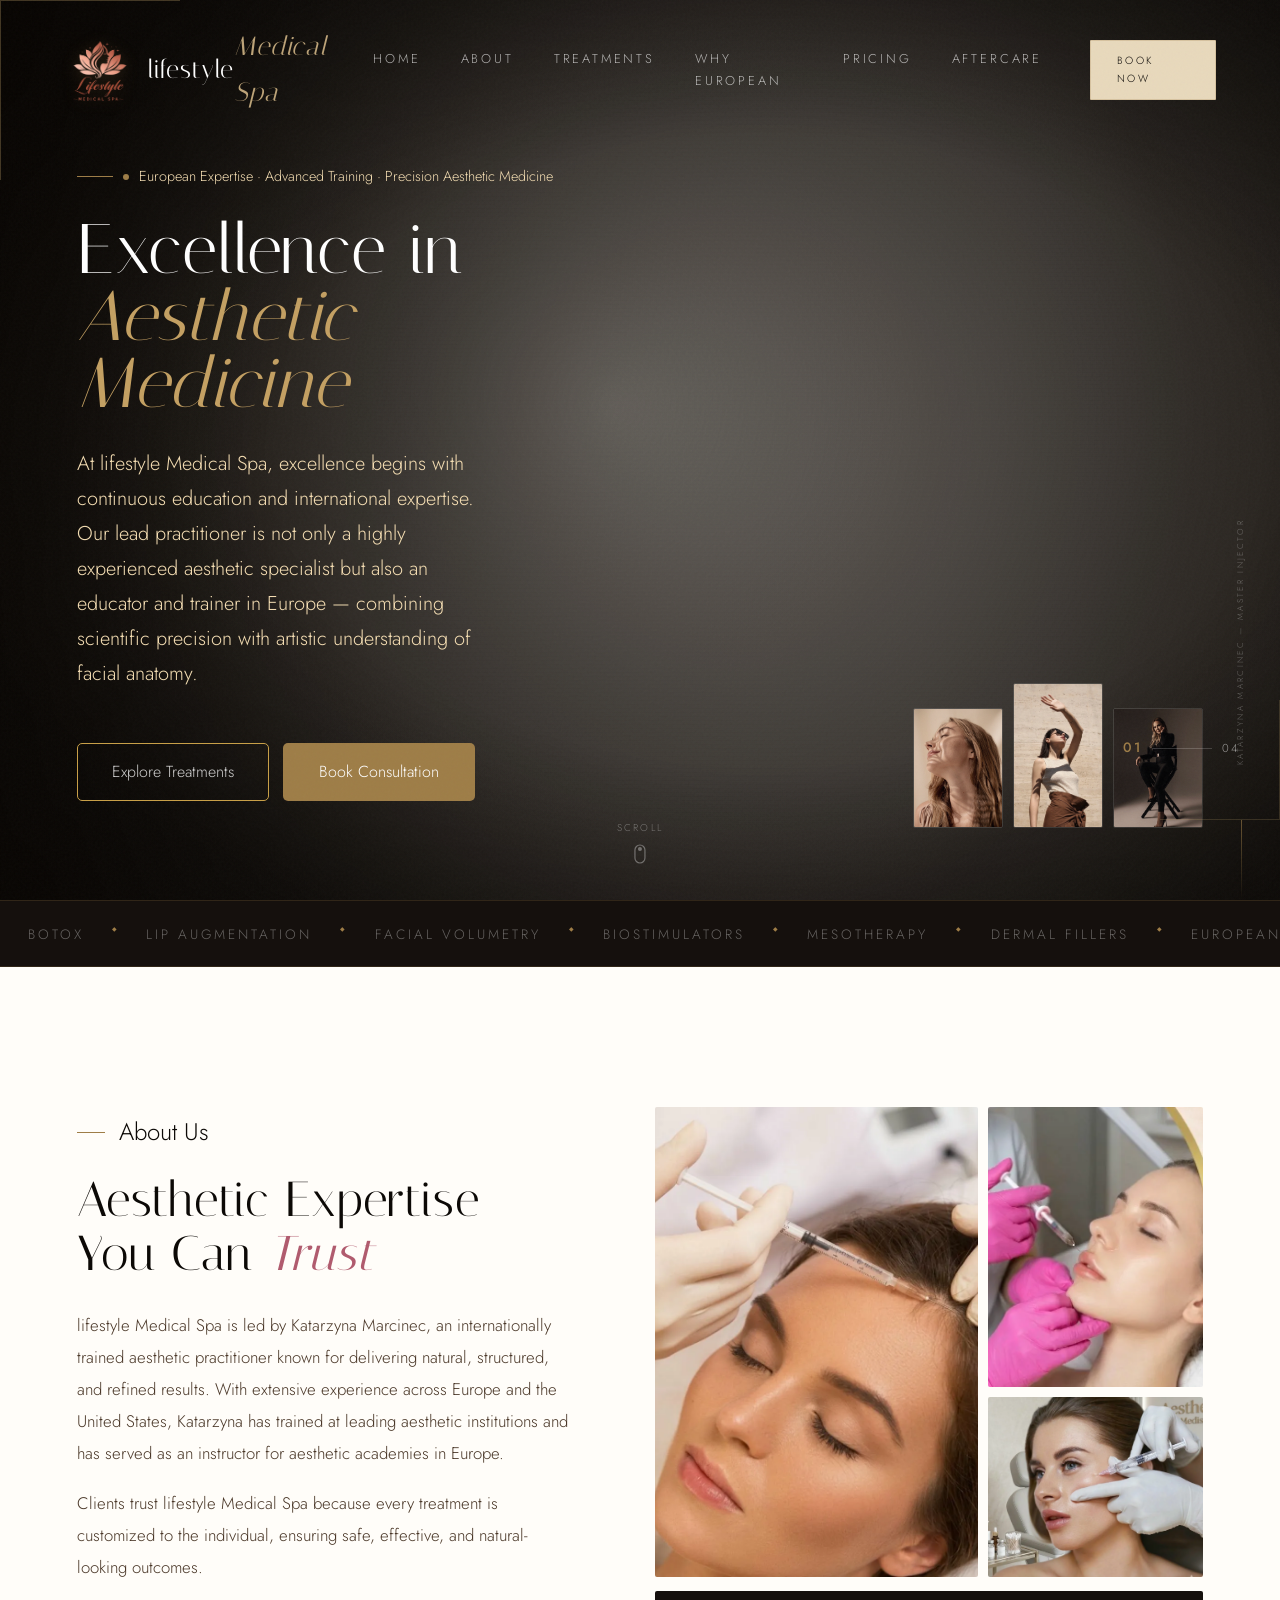
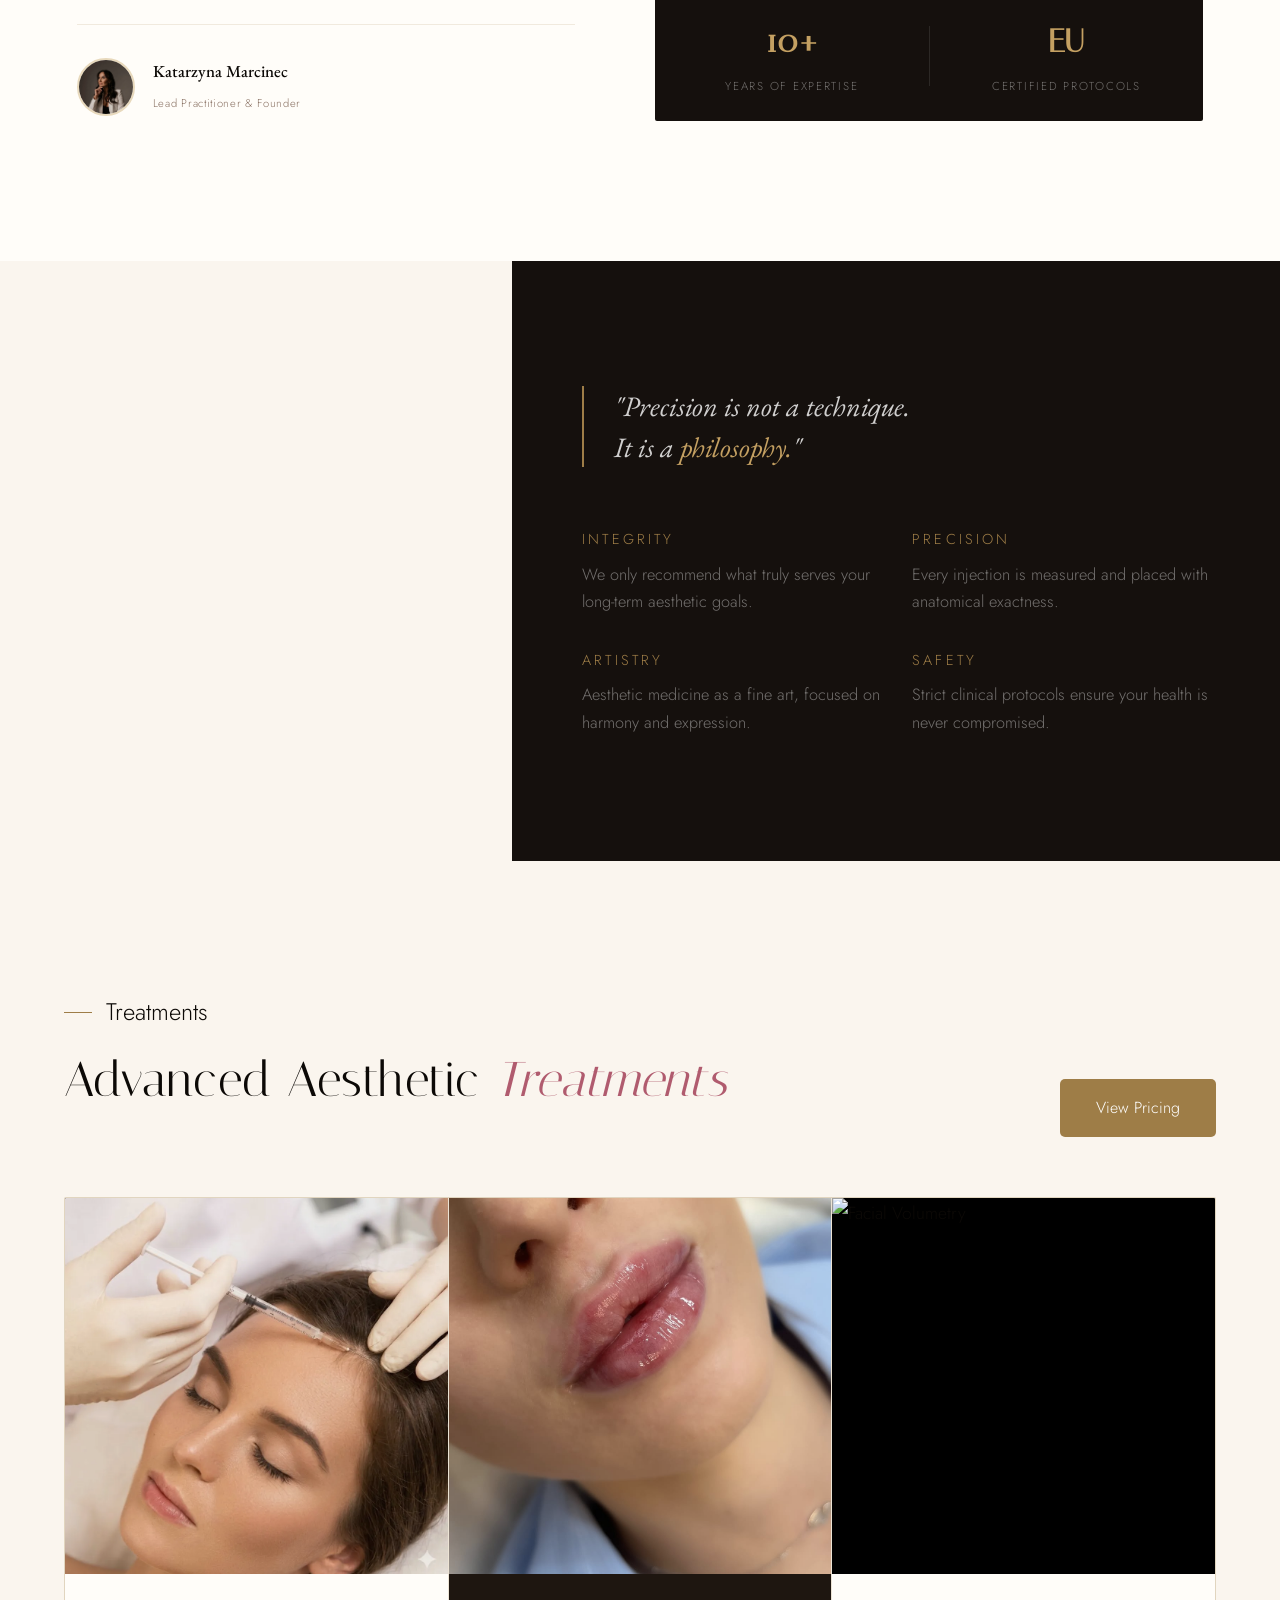
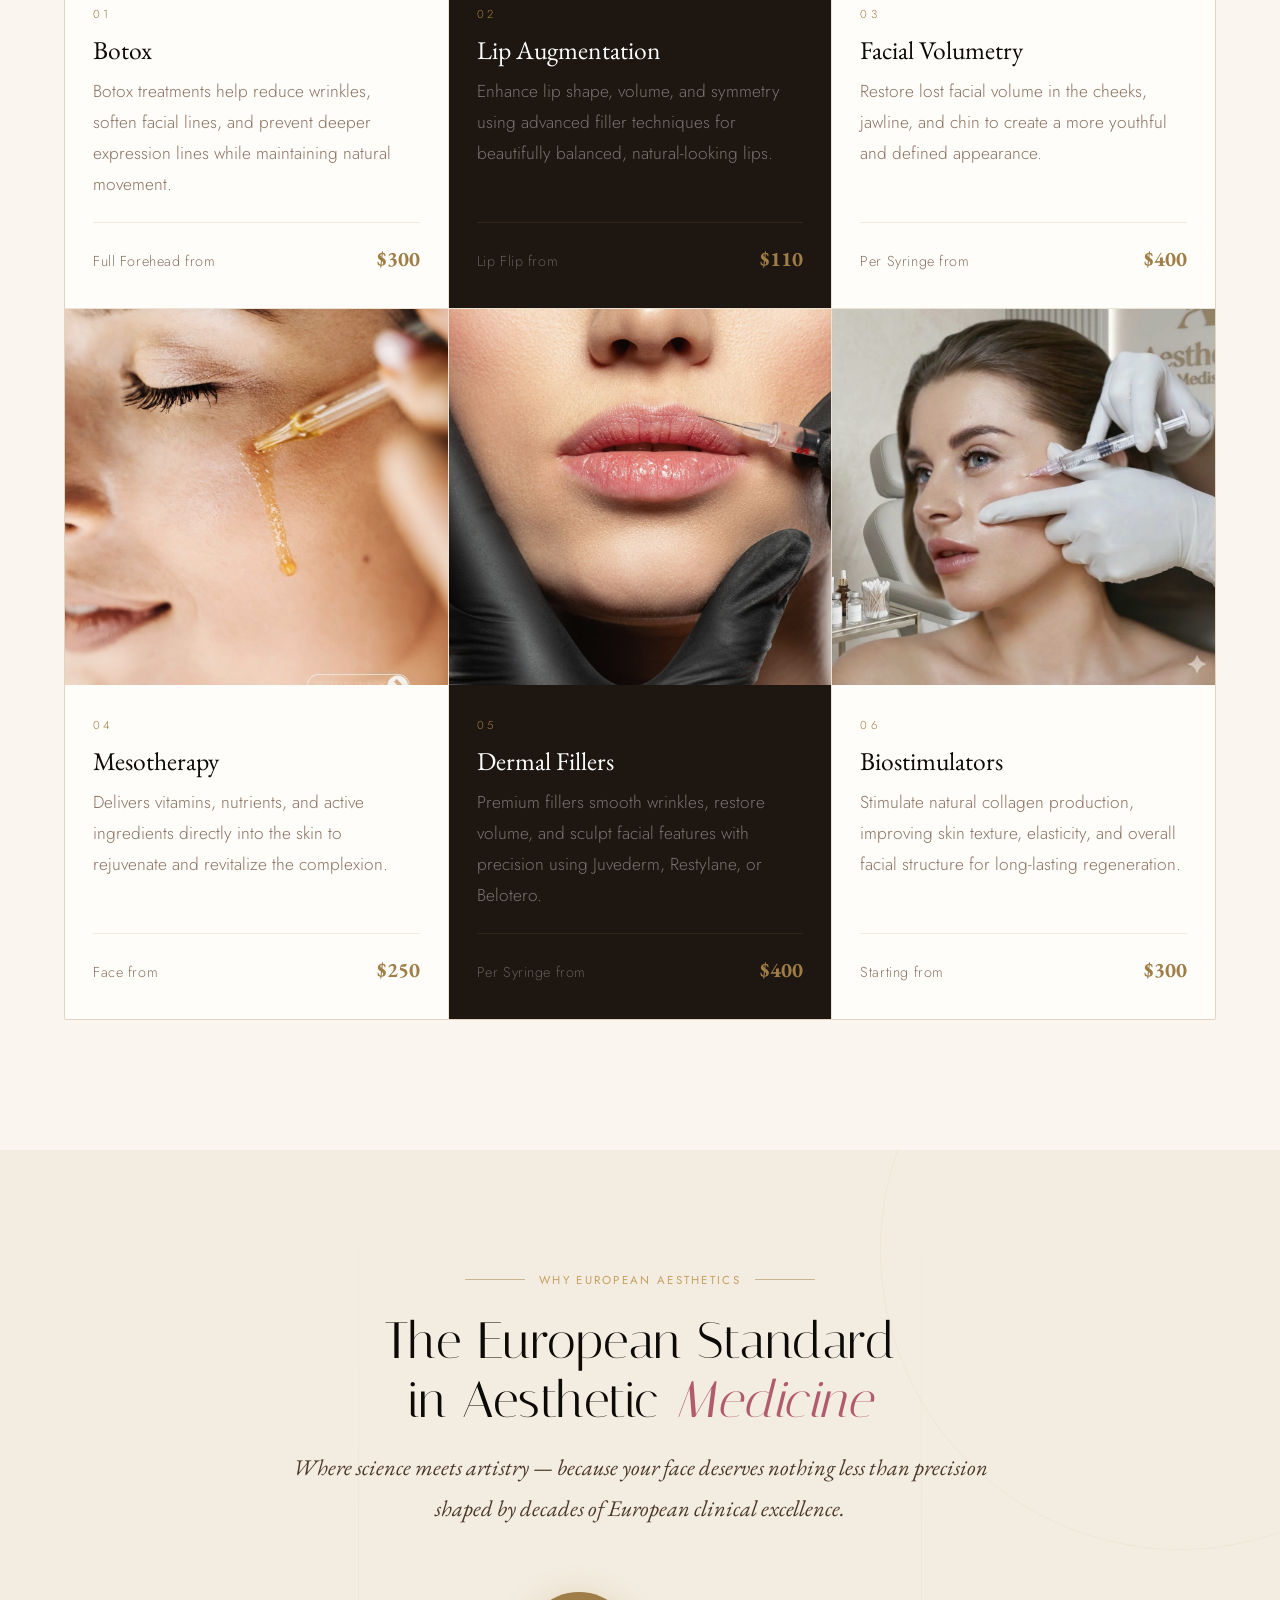
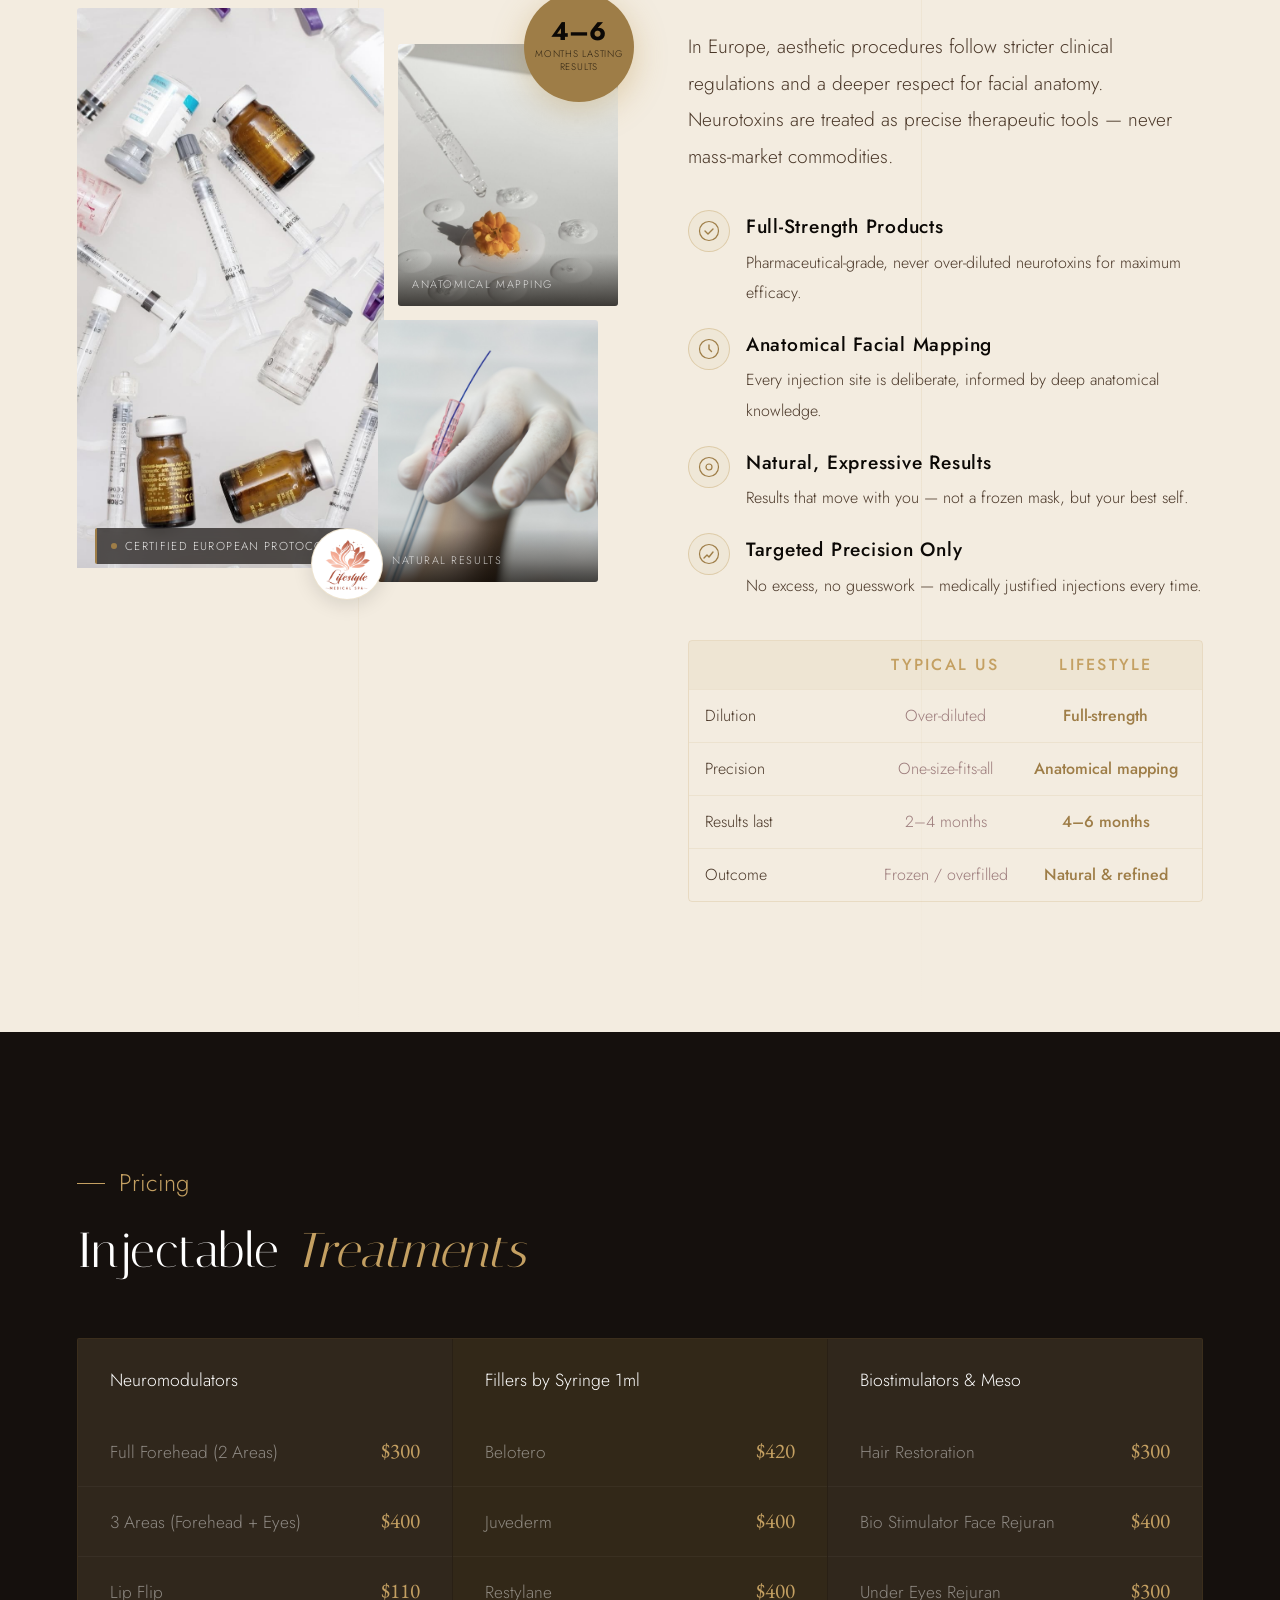
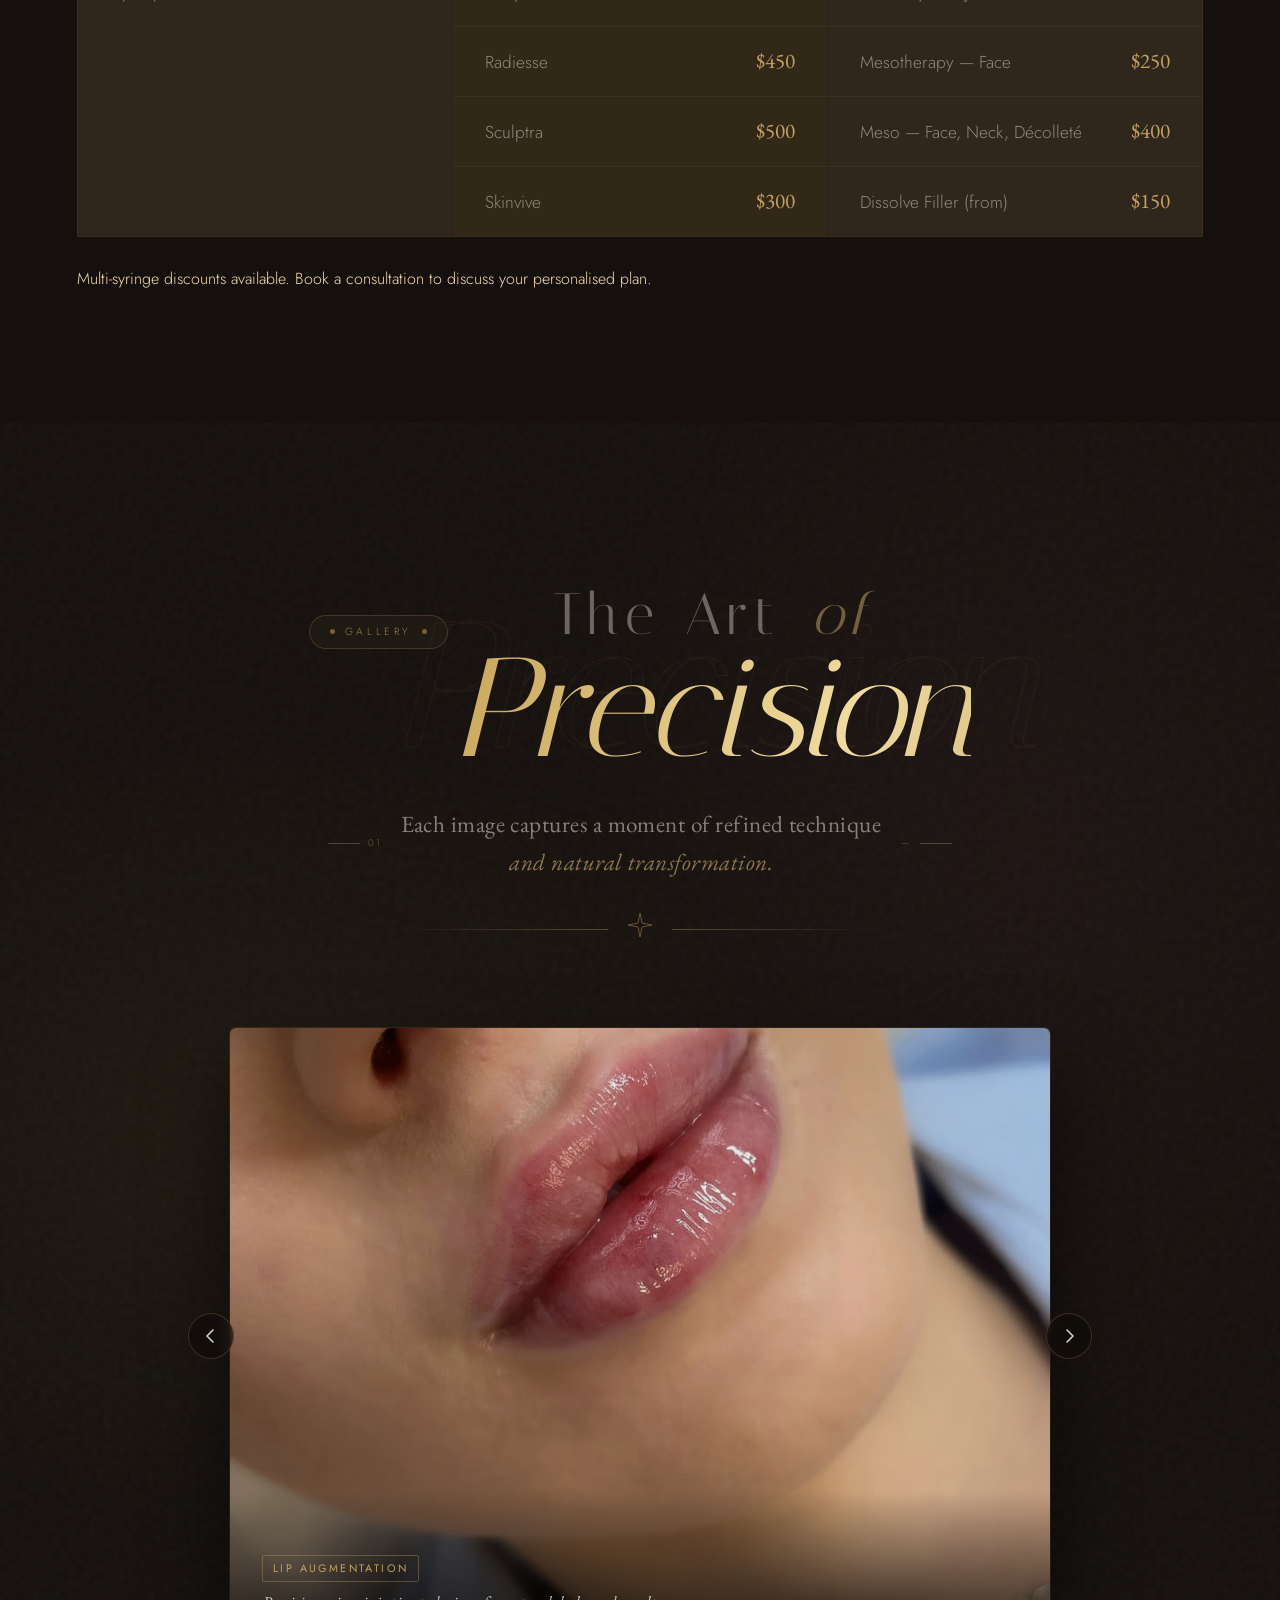
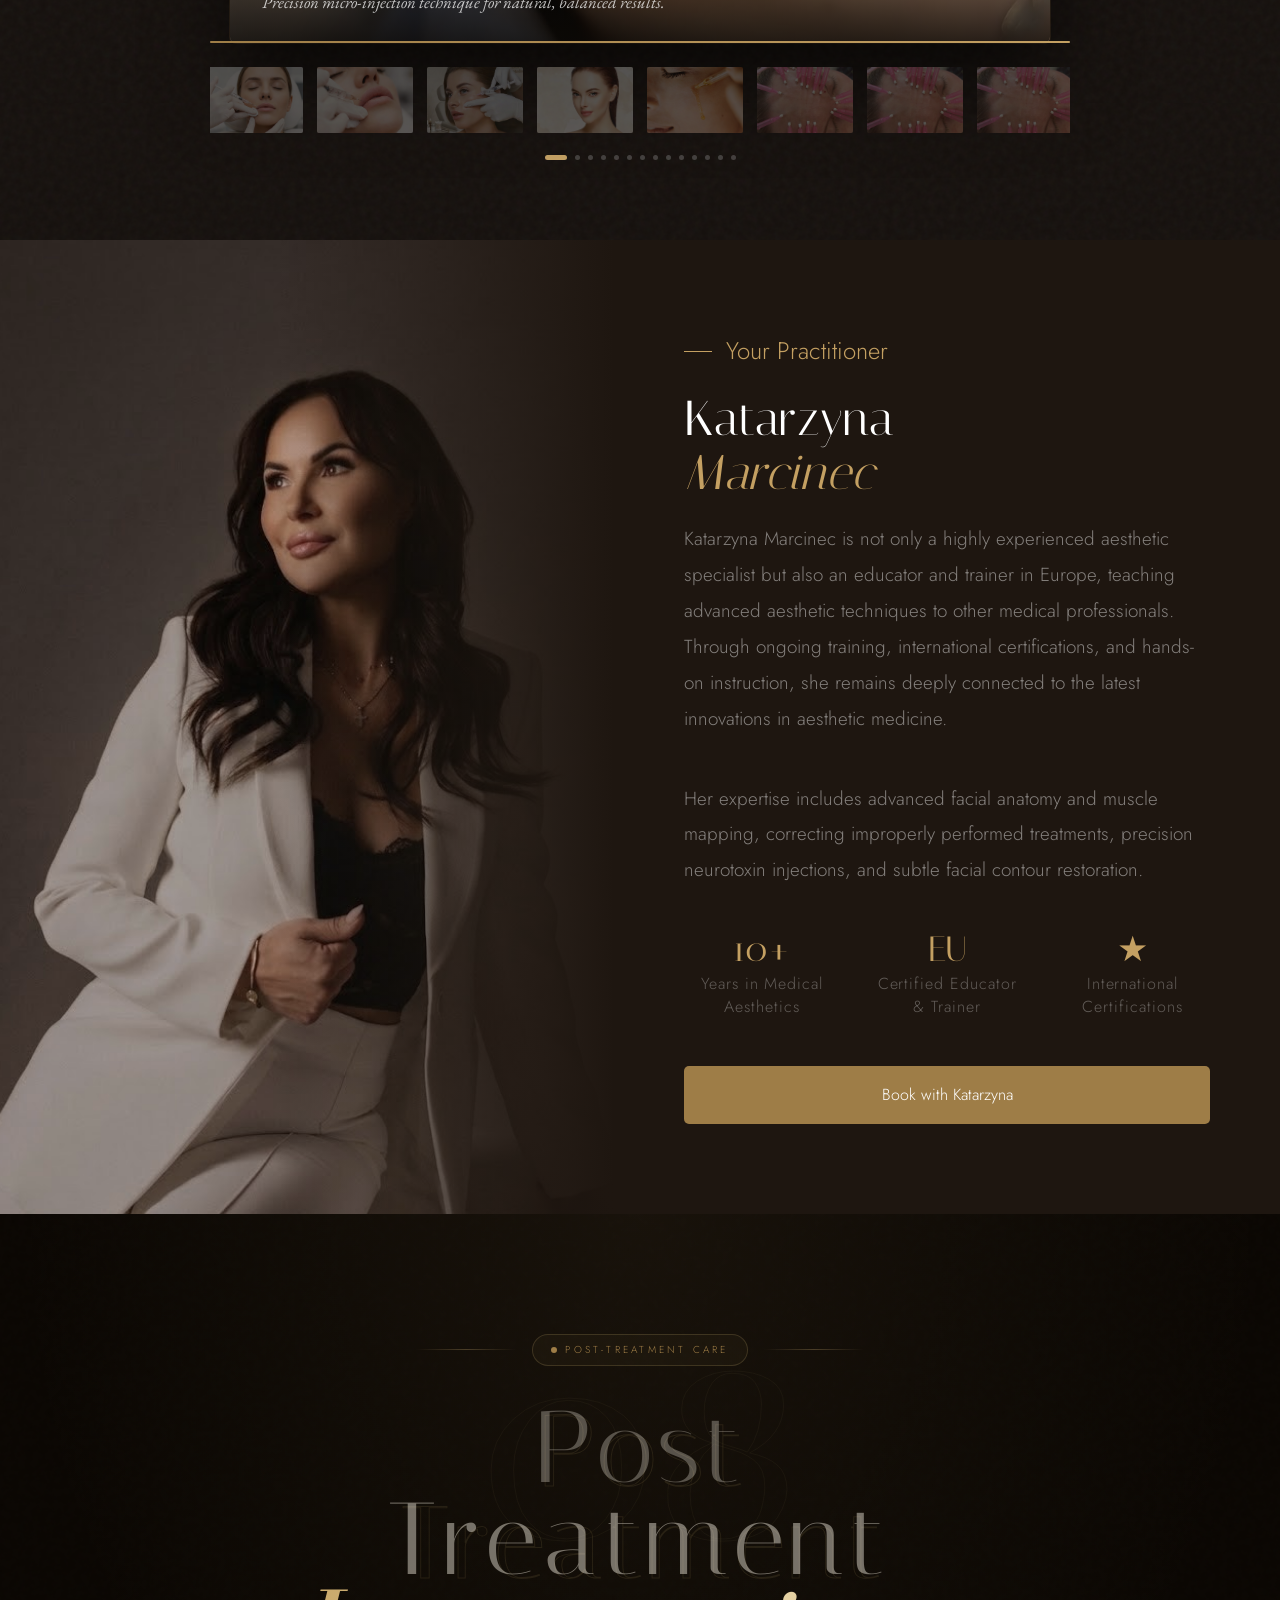
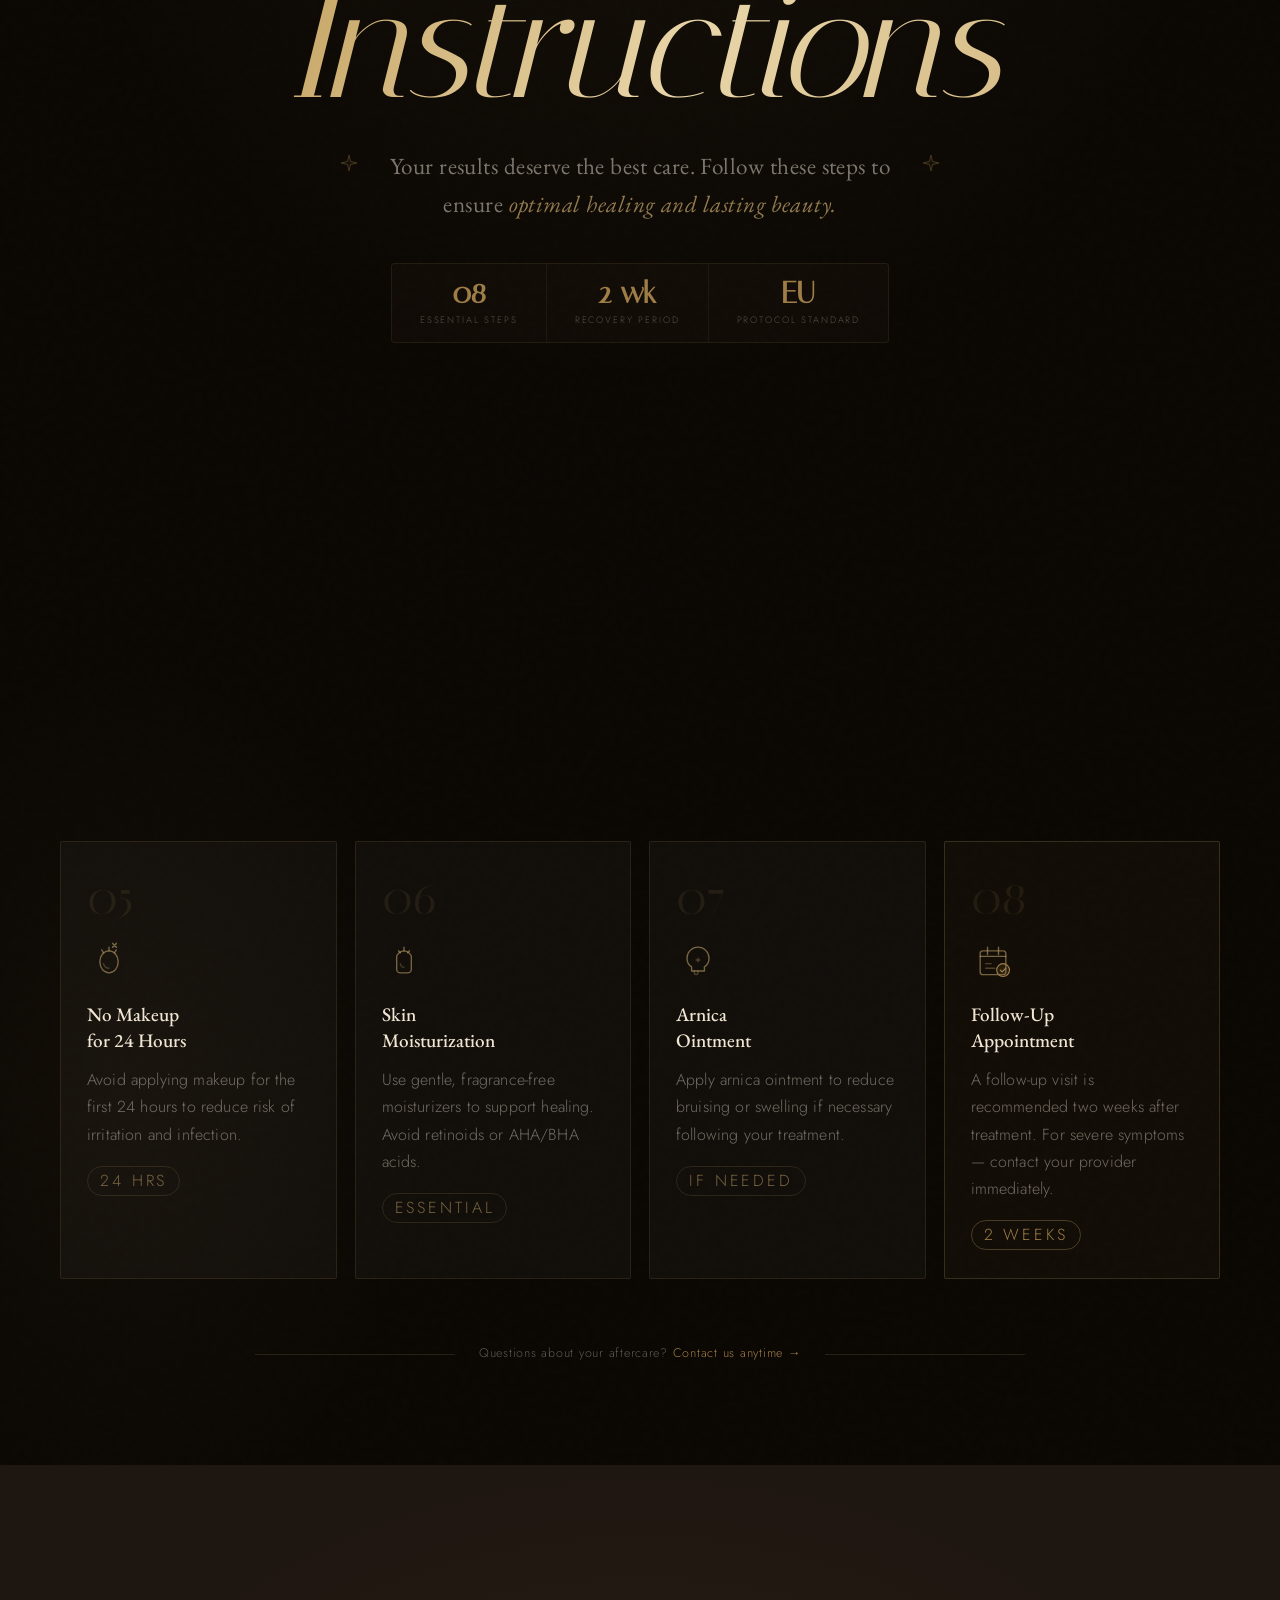
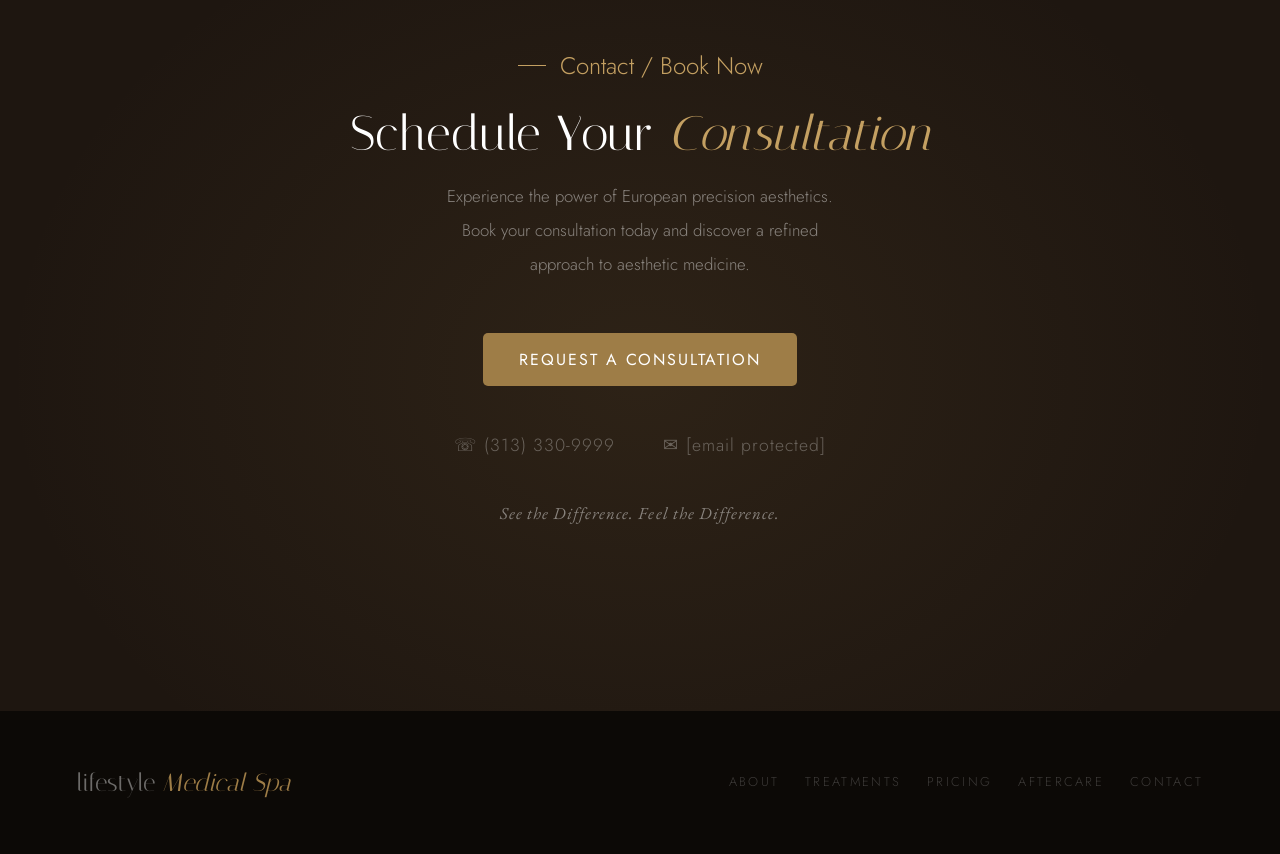
==== home.html @ f5cf0942 "Add files via upload asd" ====
<!DOCTYPE html>
<html lang="en">

<head>
  <meta charset="UTF-8">
  <meta name="viewport" content="width=device-width, initial-scale=1.0">
  <title>lifestyle Medical Spa — European Aesthetic Precision</title>
  <link
    href="https://fonts.googleapis.com/css2?family=Italiana&family=EB+Garamond:ital,wght@0,400;0,500;1,400;1,500&family=Jost:wght@200;300;400;500&display=swap"
    rel="stylesheet">
  <link rel="stylesheet" href="css/style.css">
  <link rel="stylesheet" href="css/request.css">
</head>

<body>

  <div id="cur"></div>
  <div id="ring"></div>


  <nav id="nav">
    <img src="images/logo.png" alt="lifestyle Medical Spa Logo" class="logo-img">
    <a href="#home" class="logo">lifestyle <em>Medical Spa</em></a>
    <div class="nav-r">
      <ul class="nav-links">
        <li><a href="#home">Home</a></li>
        <li><a href="#about">About</a></li>
        <li><a href="#treatments">Treatments</a></li>
        <li><a href="#why-euro">Why European</a></li>
        <li><a href="#pricing">Pricing</a></li>
        <li><a href="#aftercare">Aftercare</a></li>
      </ul>
      <a href="#contact" class="nav-book">Book Now</a>
      <div class="ham" id="ham"><span></span><span></span></div>
    </div>
  </nav>

  <div class="mob" id="mob">
    <a href="#home" onclick="cm()">Home</a>
    <a href="#about" onclick="cm()">About</a>
    <a href="#treatments" onclick="cm()">Treatments</a>
    <a href="#why-euro" onclick="cm()">Why European</a>
    <a href="#pricing" onclick="cm()">Pricing</a>
    <a href="#aftercare" onclick="cm()">Aftercare</a>
    <a href="#contact" onclick="cm()" class="mob-book">Book Now</a>
  </div>

  <section id="home" class="hero">

    <!-- ── Multi-video cinematic background ── -->
    <div class="hero-bg">
      <div class="hvb-stage" id="hvbStage">
        <video class="hvb-vid active" autoplay muted playsinline preload="auto">
          <source src="videos/intro_VWbHbKJW.mp4" type="video/mp4">
        </video>
      </div>

      <div class="hvb-overlay-gradient"></div>
      <div class="hvb-overlay-vignette"></div>
      <div class="hvb-overlay-scanlines"></div>
    </div>


    <div class="hero-vid-counter" id="heroVidCounter">
      <span class="hvc-num" id="hvcNum">01</span>
      <div class="hvc-track">
        <div class="hvc-fill" id="hvcFill"></div>
      </div>
      <span class="hvc-total">04</span>
    </div>

    <!-- ── Main content ── -->
    <div class="hero-content">
      <div class="hero-tag">
        <span class="htag-dot"></span>
        European Expertise · Advanced Training · Precision Aesthetic Medicine
      </div>
      <h1 class="hero-h1">
        <span class="hero-h1-line" data-line="1">Excellence in</span>
        <span class="hero-h1-line hero-h1-em" data-line="2"><em>Aesthetic</em></span>
        <span class="hero-h1-line hero-h1-em" data-line="3"><em>Medicine</em></span>
      </h1>
      <p class="hero-sub">At lifestyle Medical Spa, excellence begins with continuous education and international
        expertise. Our lead practitioner is not only a highly experienced aesthetic specialist but also an educator and
        trainer in Europe — combining scientific precision with artistic understanding of facial anatomy.</p>
      <div class="hero-ctas">
        <a href="#treatments" class="btn-outline-white">Explore Treatments</a>
        <a href="#contact" class="btn-gold-fill">Book Consultation</a>
      </div>
    </div>

    <!-- ── Vertical side label ── -->
    <div class="hero-side-text">Katarzyna Marcinec — Master Injector</div>

    <!-- ── Scroll indicator ── -->
    <div class="hero-scroll-line"></div>
    <div class="hero-scroll-label">
      <span>Scroll</span>
      <svg width="12" height="20" viewBox="0 0 12 20" fill="none">
        <rect x="1" y="1" width="10" height="18" rx="5" stroke="currentColor" stroke-width="1.2" />
        <circle class="hero-scroll-dot" cx="6" cy="5" r="2" fill="currentColor" />
      </svg>
    </div>

    <!-- ── Bottom image strip replaced by video thumbnails ── -->
    <div class="hero-images-strip hero-strip-slideshow" id="heroStrip">
      <div class="his-item his-slide active">
        <img src="images/intro-image.jpg" alt="Aesthetic Treatment">
      </div>
      <div class="his-item his-slide his-mid">
        <img src="images/intro-img1.jpg" alt="Precision Treatment">
      </div>
      <div class="his-item his-slide">
        <img src="images/image16.jpg" alt="Natural Results">
      </div>
    </div>

  </section>


  <div class="ticker">
    <div class="ticker-track">
      <span>Botox</span><span class="dot">◆</span>
      <span>Lip Augmentation</span><span class="dot">◆</span>
      <span>Facial Volumetry</span><span class="dot">◆</span>
      <span>Biostimulators</span><span class="dot">◆</span>
      <span>Mesotherapy</span><span class="dot">◆</span>
      <span>Dermal Fillers</span><span class="dot">◆</span>
      <span>European Precision</span><span class="dot">◆</span>
      <span>Natural Results</span><span class="dot">◆</span>
      <span>Botox</span><span class="dot">◆</span>
      <span>Lip Augmentation</span><span class="dot">◆</span>
      <span>Facial Volumetry</span><span class="dot">◆</span>
      <span>Biostimulators</span><span class="dot">◆</span>
      <span>Mesotherapy</span><span class="dot">◆</span>
      <span>Dermal Fillers</span><span class="dot">◆</span>
      <span>European Precision</span><span class="dot">◆</span>
      <span>Natural Results</span><span class="dot">◆</span>
    </div>
  </div>


  <section id="about" class="about">
    <div class="about-left rev">
      <div class="section-label">About Us</div>
      <h2>Aesthetic Expertise<br>You Can <em>Trust</em></h2>
      <p>lifestyle Medical Spa is led by Katarzyna Marcinec, an internationally trained aesthetic practitioner known for
        delivering natural, structured, and refined results. With extensive experience across Europe and the United
        States, Katarzyna has trained at leading aesthetic institutions and has served as an instructor for aesthetic
        academies in Europe.</p>
      <p>Clients trust lifestyle Medical Spa because every treatment is customized to the individual, ensuring safe,
        effective, and natural-looking outcomes.</p>
      <div class="about-sig">
        <img src="images/image2.webp" alt="Katarzyna Marcinec" class="sig-photo">
        <div>
          <strong>Katarzyna Marcinec</strong>
          <span>Lead Practitioner & Founder</span>
        </div>
      </div>
    </div>
    <div class="about-right rev d2">
      <div class="about-mosaic">
        <div class="am-large"><img src="images/image6.webp" alt="Aesthetic result"></div>
        <div class="am-small top"><img src="images/image3.webp" alt="Precision treatment"></div>
        <div class="am-small bottom"><img src="images/image5.webp" alt="Natural glow"></div>
      </div>
      <div class="about-stat-block">
        <div class="asb-item">
          <strong>10+</strong><span>Years of Expertise</span>
        </div>
        <div class="asb-div"></div>
        <div class="asb-item">
          <strong>EU</strong><span>Certified Protocols</span>
        </div>
      </div>
    </div>
  </section>


  <div class="mission-strip">
    <div class="ms-img ms-video-box">
      <div class="ms-slideshow" id="msSlideshow">
        <video class="ms-slide ms-slide-vid active" autoplay muted loop playsinline>
          <source src="videos/lifestylevideo.mp4" type="video/mp4">
        </video>
        <img class="ms-slide" src="images/lifestyle3.jpg" alt="Lifestyle">
      </div>
    </div>
    <div class="ms-content">
      <div class="ms-quote">"Precision is not a technique.<br>It is a <em>philosophy.</em>"</div>
      <div class="ms-pillars">
        <div class="ms-pill"><span>Integrity</span>
          <p>We only recommend what truly serves your long-term aesthetic goals.</p>
        </div>
        <div class="ms-pill"><span>Precision</span>
          <p>Every injection is measured and placed with anatomical exactness.</p>
        </div>
        <div class="ms-pill"><span>Artistry</span>
          <p>Aesthetic medicine as a fine art, focused on harmony and expression.</p>
        </div>
        <div class="ms-pill"><span>Safety</span>
          <p>Strict clinical protocols ensure your health is never compromised.</p>
        </div>
      </div>
    </div>
  </div>


  <section id="treatments" class="treatments">
    <div class="treat-header rev">
      <div>
        <div class="section-label">Treatments</div>
        <h2>Advanced Aesthetic <em>Treatments</em></h2>
      </div>
      <a href="#pricing" class="btn-gold-fill">View Pricing</a>
    </div>
    <div class="treat-grid">

      <!-- Card 01 -->
      <div class="tcard rev d1"
        onclick="openTreatModal('images/image6.webp','Botox','Botox treatments help reduce wrinkles, soften facial lines, and prevent deeper expression lines while maintaining natural movement.','Full Forehead from','$300')">
        <div class="tcard-img">
          <img src="images/image6.webp" alt="Botox Treatment">
          <div class="tcard-play-overlay">
            <div class="tcard-play-btn"><svg viewBox="0 0 24 24" fill="currentColor" width="22" height="22">
                <path d="M8 5v14l11-7z" />
              </svg></div><span>View Details</span>
          </div>
        </div>
        <div class="tcard-body">
          <div class="tcard-num">01</div>
          <h3>Botox</h3>
          <p>Botox treatments help reduce wrinkles, soften facial lines, and prevent deeper expression lines while
            maintaining natural movement.</p>
          <div class="tcard-foot"><span>Full Forehead from</span><strong>$300</strong></div>
        </div>
      </div>

      <!-- Card 02 -->
      <div class="tcard tcard-dark rev d2"
        onclick="openTreatModal('images/lips.jpg','Lip Augmentation','Enhance lip shape, volume, and symmetry using advanced filler techniques for beautifully balanced, natural-looking lips.','Lip Flip from','$110')">
        <div class="tcard-img">
          <img src="images/lips.jpg" alt="Lip Augmentation">
          <div class="tcard-play-overlay">
            <div class="tcard-play-btn"><svg viewBox="0 0 24 24" fill="currentColor" width="22" height="22">
                <path d="M8 5v14l11-7z" />
              </svg></div><span>View Details</span>
          </div>
        </div>
        <div class="tcard-body">
          <div class="tcard-num">02</div>
          <h3>Lip Augmentation</h3>
          <p>Enhance lip shape, volume, and symmetry using advanced filler techniques for beautifully balanced,
            natural-looking lips.</p>
          <div class="tcard-foot"><span>Lip Flip from</span><strong>$110</strong></div>
        </div>
      </div>

      <!-- Card 03 -->
      <div class="tcard rev d3"
        onclick="openTreatModal('images/facialVolumetry.jpg','Facial Volumetry','Restore lost facial volume in the cheeks, jawline, and chin to create a more youthful and defined appearance.','Per Syringe from','$400')">
        <div class="tcard-img">
          <img src="images/facialVolumetry.jpg" alt="Facial Volumetry">
          <div class="tcard-play-overlay">
            <div class="tcard-play-btn"><svg viewBox="0 0 24 24" fill="currentColor" width="22" height="22">
                <path d="M8 5v14l11-7z" />
              </svg></div><span>View Details</span>
          </div>
        </div>
        <div class="tcard-body">
          <div class="tcard-num">03</div>
          <h3>Facial Volumetry</h3>
          <p>Restore lost facial volume in the cheeks, jawline, and chin to create a more youthful and defined
            appearance.</p>
          <div class="tcard-foot"><span>Per Syringe from</span><strong>$400</strong></div>
        </div>
      </div>

      <!-- Card 04 -->
      <div class="tcard rev d3"
        onclick="openTreatModal('images/lifestyle3.jpg','Mesotherapy','Delivers vitamins, nutrients, and active ingredients directly into the skin to rejuvenate and revitalize the complexion.','Face from','$250')">
        <div class="tcard-img">
          <img src="images/lifestyle3.jpg" alt="Mesotherapy">
          <div class="tcard-play-overlay">
            <div class="tcard-play-btn"><svg viewBox="0 0 24 24" fill="currentColor" width="22" height="22">
                <path d="M8 5v14l11-7z" />
              </svg></div><span>View Details</span>
          </div>
        </div>
        <div class="tcard-body">
          <div class="tcard-num">04</div>
          <h3>Mesotherapy</h3>
          <p>Delivers vitamins, nutrients, and active ingredients directly into the skin to rejuvenate and revitalize
            the complexion.</p>
          <div class="tcard-foot"><span>Face from</span><strong>$250</strong></div>
        </div>
      </div>

      <!-- Card 05 -->
      <div class="tcard tcard-dark rev d4"
        onclick="openTreatModal('images/lifestle1.jpg','Dermal Fillers','Premium fillers smooth wrinkles, restore volume, and sculpt facial features with precision using Juvederm, Restylane, or Belotero.','Per Syringe from','$400')">
        <div class="tcard-img">
          <img src="images/lifestle1.jpg" alt="Dermal Fillers">
          <div class="tcard-play-overlay">
            <div class="tcard-play-btn"><svg viewBox="0 0 24 24" fill="currentColor" width="22" height="22">
                <path d="M8 5v14l11-7z" />
              </svg></div><span>View Details</span>
          </div>
        </div>
        <div class="tcard-body">
          <div class="tcard-num">05</div>
          <h3>Dermal Fillers</h3>
          <p>Premium fillers smooth wrinkles, restore volume, and sculpt facial features with precision using Juvederm,
            Restylane, or Belotero.</p>
          <div class="tcard-foot"><span>Per Syringe from</span><strong>$400</strong></div>
        </div>
      </div>

      <!-- Card 06 -->
      <div class="tcard rev d1"
        onclick="openTreatModal('images/image5.webp','Biostimulators','Stimulate natural collagen production, improving skin texture, elasticity, and overall facial structure for long-lasting regeneration.','Starting from','$300')">
        <div class="tcard-img">
          <img src="images/image5.webp" alt="Biostimulators">
          <div class="tcard-play-overlay">
            <div class="tcard-play-btn"><svg viewBox="0 0 24 24" fill="currentColor" width="22" height="22">
                <path d="M8 5v14l11-7z" />
              </svg></div><span>View Details</span>
          </div>
        </div>
        <div class="tcard-body">
          <div class="tcard-num">06</div>
          <h3>Biostimulators</h3>
          <p>Stimulate natural collagen production, improving skin texture, elasticity, and overall facial structure for
            long-lasting regeneration.</p>
          <div class="tcard-foot"><span>Starting from</span><strong>$300</strong></div>
        </div>
      </div>

    </div>
  </section>

  <!-- ═══════════════════════════════════════════════
       TREATMENT MODAL — REDESIGNED
  ═══════════════════════════════════════════════ -->
  <div id="treatModal" class="tvm-backdrop" aria-hidden="true" onclick="closeTreatModal(event)">

    <!-- Floating orbs -->
    <div class="tvm-orb tvm-orb1"></div>
    <div class="tvm-orb tvm-orb2"></div>

    <div class="tvm-panel">

      <!-- Decorative top edge -->
      <div class="tvm-edge-top">
        <div class="tvm-edge-line"></div>
        <div class="tvm-edge-gem">◆</div>
        <div class="tvm-edge-line"></div>
      </div>

      <!-- Close -->
      <button class="tvm-close" onclick="closeTreatModal()" aria-label="Close">
        <svg width="14" height="14" viewBox="0 0 14 14" fill="none">
          <line x1="1" y1="1" x2="13" y2="13" stroke="currentColor" stroke-width="1.5" stroke-linecap="round" />
          <line x1="13" y1="1" x2="1" y2="13" stroke="currentColor" stroke-width="1.5" stroke-linecap="round" />
        </svg>
      </button>

      <!-- Two-column layout -->
      <div class="tvm-body">

        <!-- Left: Image -->
        <div class="tvm-img-col">
          <div class="tvm-img-wrap">
            <img id="tvmImage" src="" alt="">
            <div class="tvm-img-shimmer"></div>
            <div class="tvm-img-vignette"></div>
          </div>
          <!-- Floating price badge on image -->
          <div class="tvm-img-badge">
            <span id="tvmPriceLabel2"></span>
            <strong id="tvmPrice2"></strong>
          </div>
        </div>

        <!-- Right: Content -->
        <div class="tvm-content-col">
          <div class="tvm-eyebrow">lifestyle Medical Spa</div>
          <h3 id="tvmTitle" class="tvm-title"></h3>
          <div class="tvm-divider">
            <span class="tvm-div-line"></span>
            <span class="tvm-div-dot">◆</span>
            <span class="tvm-div-line"></span>
          </div>
          <p id="tvmDesc" class="tvm-desc"></p>

          <!-- Feature pills -->
          <div class="tvm-features">
            <span class="tvm-feat">✦ European Technique</span>
            <span class="tvm-feat">✦ Natural Results</span>
            <span class="tvm-feat">✦ FDA-Approved Products</span>
          </div>

          <!-- Price row -->
          <div class="tvm-price-row">
            <div class="tvm-price-info">
              <span class="tvm-price-label" id="tvmPriceLabel"></span>
              <strong class="tvm-price-val" id="tvmPrice"></strong>
            </div>
          </div>

          <!-- CTA -->
          <a href="#contact" class="tvm-cta-btn" onclick="closeTreatModal()">
            <span>Book This Treatment</span>
            <svg width="16" height="16" viewBox="0 0 16 16" fill="none">
              <path d="M3 8h10M9 4l4 4-4 4" stroke="currentColor" stroke-width="1.5" stroke-linecap="round"
                stroke-linejoin="round" />
            </svg>
          </a>
          <p class="tvm-note">Free consultation included · No obligation</p>
        </div>

      </div>

      <!-- Bottom edge -->
      <div class="tvm-edge-bottom">
        <div class="tvm-edge-line"></div>
        <div class="tvm-edge-dot"></div>
        <div class="tvm-edge-line"></div>
      </div>

    </div>
  </div>

  <style>
    /* ═══════════════════════════════════════
       TREATMENT MODAL — REDESIGNED STYLES
    ═══════════════════════════════════════ */

    /* Backdrop */
    .tvm-backdrop {
      position: fixed;
      inset: 0;
      z-index: 9000;
      background: rgba(5, 3, 1, 0);
      backdrop-filter: blur(0px);
      display: flex;
      align-items: center;
      justify-content: center;
      padding: 24px;
      pointer-events: none;
      transition: background .5s ease, backdrop-filter .5s ease;
    }

    .tvm-backdrop.open {
      background: rgba(5, 3, 1, .82);
      backdrop-filter: blur(14px);
      pointer-events: all;
    }

    /* Floating orbs */
    .tvm-orb {
      position: fixed;
      border-radius: 50%;
      pointer-events: none;
      opacity: 0;
      transition: opacity .6s ease;
    }

    .tvm-backdrop.open .tvm-orb {
      opacity: 1;
    }

    .tvm-orb1 {
      width: 500px;
      height: 500px;
      top: -150px;
      left: -150px;
      background: radial-gradient(circle, rgba(201, 169, 110, .08) 0%, transparent 70%);
      animation: orbDrift1 12s ease-in-out infinite;
    }

    .tvm-orb2 {
      width: 400px;
      height: 400px;
      bottom: -100px;
      right: -100px;
      background: radial-gradient(circle, rgba(201, 169, 110, .06) 0%, transparent 70%);
      animation: orbDrift2 15s ease-in-out infinite;
    }

    @keyframes orbDrift1 {

      0%,
      100% {
        transform: translate(0, 0);
      }

      50% {
        transform: translate(40px, 30px);
      }
    }

    @keyframes orbDrift2 {

      0%,
      100% {
        transform: translate(0, 0);
      }

      50% {
        transform: translate(-30px, -40px);
      }
    }

    /* Panel */
    .tvm-panel {
      position: relative;
      background: linear-gradient(145deg, #0f0b07 0%, #0a0602 60%, #120e08 100%);
      border: 1px solid rgba(201, 169, 110, .18);
      border-radius: 4px;
      width: 100%;
      max-width: 920px;
      max-height: 90vh;
      overflow: hidden;
      opacity: 0;
      transform: translateY(40px) scale(.97);
      transition: opacity .5s cubic-bezier(.22, 1, .36, 1), transform .5s cubic-bezier(.22, 1, .36, 1);
      box-shadow:
        0 40px 100px rgba(0, 0, 0, .7),
        0 0 0 1px rgba(201, 169, 110, .08),
        inset 0 1px 0 rgba(201, 169, 110, .1);
    }

    .tvm-backdrop.open .tvm-panel {
      opacity: 1;
      transform: translateY(0) scale(1);
    }

    /* Decorative edges */
    .tvm-edge-top,
    .tvm-edge-bottom {
      display: flex;
      align-items: center;
      padding: 0 28px;
      height: 36px;
      gap: 0;
    }

    .tvm-edge-top {
      border-bottom: 1px solid rgba(201, 169, 110, .08);
    }

    .tvm-edge-bottom {
      border-top: 1px solid rgba(201, 169, 110, .08);
    }

    .tvm-edge-line {
      flex: 1;
      height: 1px;
      background: linear-gradient(90deg, transparent, rgba(201, 169, 110, .3), transparent);
    }

    .tvm-edge-gem,
    .tvm-edge-dot {
      color: var(--gold, #c9a96e);
      font-size: .55rem;
      padding: 0 12px;
      opacity: .7;
    }

    /* Close button */
    .tvm-close {
      position: absolute;
      top: 10px;
      right: 16px;
      width: 32px;
      height: 32px;
      border: 1px solid rgba(201, 169, 110, .18);
      border-radius: 50%;
      background: rgba(201, 169, 110, .06);
      color: rgba(245, 237, 224, .5);
      cursor: pointer;
      display: flex;
      align-items: center;
      justify-content: center;
      z-index: 10;
      transition: all .25s ease;
    }

    .tvm-close:hover {
      background: rgba(201, 169, 110, .14);
      border-color: rgba(201, 169, 110, .4);
      color: var(--gold, #c9a96e);
      transform: rotate(90deg);
    }

    /* Two-column body */
    .tvm-body {
      display: grid;
      grid-template-columns: 1fr 1fr;
      min-height: 420px;
      max-height: calc(90vh - 72px);
    }

    /* Image column */
    .tvm-img-col {
      position: relative;
      overflow: hidden;
    }

    .tvm-img-wrap {
      position: relative;
      width: 100%;
      height: 100%;
      min-height: 420px;
    }

    .tvm-img-wrap img {
      width: 100%;
      height: 100%;
      object-fit: cover;
      display: block;
      transform: scale(1.04);
      transition: transform 1.2s cubic-bezier(.22, 1, .36, 1);
    }

    .tvm-backdrop.open .tvm-img-wrap img {
      transform: scale(1);
    }

    /* Shimmer sweep on open */
    .tvm-img-shimmer {
      position: absolute;
      inset: 0;
      background: linear-gradient(120deg, transparent 30%, rgba(255, 255, 255, .08) 50%, transparent 70%);
      transform: translateX(-100%);
      transition: transform 0s;
    }

    .tvm-backdrop.open .tvm-img-shimmer {
      transition: transform 1s ease .3s;
      transform: translateX(100%);
    }

    .tvm-img-vignette {
      position: absolute;
      inset: 0;
      background:
        linear-gradient(to right, transparent 60%, #0a0602 100%),
        linear-gradient(to bottom, transparent 70%, rgba(10, 6, 2, .5) 100%);
      pointer-events: none;
    }

    /* Price badge on image */
    .tvm-img-badge {
      position: absolute;
      bottom: 20px;
      left: 20px;
      background: rgba(10, 6, 2, .75);
      border: 1px solid rgba(201, 169, 110, .25);
      backdrop-filter: blur(8px);
      border-radius: 2px;
      padding: 8px 14px;
      display: flex;
      flex-direction: column;
      gap: 2px;
      opacity: 0;
      transform: translateY(10px);
      transition: opacity .4s ease .6s, transform .4s ease .6s;
    }

    .tvm-backdrop.open .tvm-img-badge {
      opacity: 1;
      transform: translateY(0);
    }

    .tvm-img-badge span {
      font-family: 'Jost', sans-serif;
      font-size: .62rem;
      letter-spacing: .18em;
      text-transform: uppercase;
      color: rgba(245, 237, 224, .5);
    }

    .tvm-img-badge strong {
      font-family: 'Italiana', serif;
      font-size: 1.5rem;
      color: var(--gold, #c9a96e);
      line-height: 1;
    }

    /* Content column */
    .tvm-content-col {
      padding: 36px 36px 30px;
      display: flex;
      flex-direction: column;
      overflow-y: auto;
    }

    .tvm-eyebrow {
      font-family: 'Jost', sans-serif;
      font-size: .62rem;
      letter-spacing: .28em;
      text-transform: uppercase;
      color: var(--gold, #c9a96e);
      margin-bottom: 14px;
      opacity: 0;
      transform: translateY(16px);
      transition: opacity .4s ease .2s, transform .4s ease .2s;
    }

    .tvm-backdrop.open .tvm-eyebrow {
      opacity: 1;
      transform: translateY(0);
    }

    .tvm-title {
      font-family: 'Italiana', serif;
      font-size: clamp(1.8rem, 3vw, 2.6rem);
      color: #f5ede0;
      line-height: 1.1;
      margin-bottom: 18px;
      opacity: 0;
      transform: translateY(20px);
      transition: opacity .45s ease .3s, transform .45s ease .3s;
    }

    .tvm-backdrop.open .tvm-title {
      opacity: 1;
      transform: translateY(0);
    }

    .tvm-divider {
      display: flex;
      align-items: center;
      gap: 0;
      margin-bottom: 20px;
      opacity: 0;
      transition: opacity .4s ease .4s;
    }

    .tvm-backdrop.open .tvm-divider {
      opacity: 1;
    }

    .tvm-div-line {
      flex: 1;
      height: 1px;
      background: rgba(201, 169, 110, .2);
    }

    .tvm-div-dot {
      color: var(--gold, #c9a96e);
      font-size: .5rem;
      padding: 0 10px;
      opacity: .6;
    }

    .tvm-desc {
      font-family: 'Jost', sans-serif;
      font-size: .85rem;
      color: rgba(245, 237, 224, .55);
      line-height: 1.75;
      letter-spacing: .01em;
      margin-bottom: 24px;
      opacity: 0;
      transform: translateY(16px);
      transition: opacity .4s ease .45s, transform .4s ease .45s;
    }

    .tvm-backdrop.open .tvm-desc {
      opacity: 1;
      transform: translateY(0);
    }

    /* Feature pills */
    .tvm-features {
      display: flex;
      flex-wrap: wrap;
      gap: 8px;
      margin-bottom: 28px;
      opacity: 0;
      transform: translateY(12px);
      transition: opacity .4s ease .5s, transform .4s ease .5s;
    }

    .tvm-backdrop.open .tvm-features {
      opacity: 1;
      transform: translateY(0);
    }

    .tvm-feat {
      font-family: 'Jost', sans-serif;
      font-size: .67rem;
      letter-spacing: .12em;
      color: rgba(201, 169, 110, .65);
      border: 1px solid rgba(201, 169, 110, .15);
      border-radius: 20px;
      padding: 5px 12px;
      transition: all .25s ease;
      cursor: default;
    }

    .tvm-feat:hover {
      color: var(--gold, #c9a96e);
      border-color: rgba(201, 169, 110, .4);
      background: rgba(201, 169, 110, .05);
    }

    /* Price row */
    .tvm-price-row {
      margin-bottom: 24px;
      padding: 16px 20px;
      background: rgba(201, 169, 110, .04);
      border: 1px solid rgba(201, 169, 110, .12);
      border-radius: 2px;
      opacity: 0;
      transform: translateY(12px);
      transition: opacity .4s ease .55s, transform .4s ease .55s;
    }

    .tvm-backdrop.open .tvm-price-row {
      opacity: 1;
      transform: translateY(0);
    }

    .tvm-price-info {
      display: flex;
      align-items: baseline;
      gap: 12px;
    }

    .tvm-price-label {
      font-family: 'Jost', sans-serif;
      font-size: .7rem;
      letter-spacing: .15em;
      text-transform: uppercase;
      color: rgba(245, 237, 224, .4);
    }

    .tvm-price-val {
      font-family: 'Italiana', serif;
      font-size: 2rem;
      color: var(--gold, #c9a96e);
      line-height: 1;
    }

    /* CTA button */
    .tvm-cta-btn {
      display: inline-flex;
      align-items: center;
      justify-content: center;
      gap: 10px;
      padding: 14px 28px;
      background: linear-gradient(135deg, var(--gold, #c9a96e) 0%, #b8914a 100%);
      color: #0a0602;
      font-family: 'Jost', sans-serif;
      font-size: .78rem;
      font-weight: 500;
      letter-spacing: .18em;
      text-transform: uppercase;
      text-decoration: none;
      border-radius: 1px;
      transition: all .3s ease;
      opacity: 0;
      transform: translateY(10px);
      transition: opacity .4s ease .6s, transform .4s ease .6s, background .25s ease, box-shadow .25s ease;
      margin-bottom: 12px;
      position: relative;
      overflow: hidden;
    }

    .tvm-cta-btn::before {
      content: '';
      position: absolute;
      inset: 0;
      background: linear-gradient(120deg, transparent 30%, rgba(255, 255, 255, .15) 50%, transparent 70%);
      transform: translateX(-100%);
      transition: transform .5s ease;
    }

    .tvm-cta-btn:hover::before {
      transform: translateX(100%);
    }

    .tvm-cta-btn:hover {
      background: linear-gradient(135deg, #d4b87a 0%, #c9a96e 100%);
      box-shadow: 0 8px 30px rgba(201, 169, 110, .35);
      transform: translateY(-2px) !important;
    }

    .tvm-backdrop.open .tvm-cta-btn {
      opacity: 1;
      transform: translateY(0);
    }

    .tvm-note {
      font-family: 'Jost', sans-serif;
      font-size: .66rem;
      letter-spacing: .1em;
      color: rgba(245, 237, 224, .25);
      text-align: center;
      opacity: 0;
      transition: opacity .4s ease .7s;
    }

    .tvm-backdrop.open .tvm-note {
      opacity: 1;
    }

    /* Responsive */
    @media (max-width: 700px) {
      .tvm-body {
        grid-template-columns: 1fr;
      }

      .tvm-img-wrap {
        min-height: 260px;
        max-height: 300px;
      }

      .tvm-img-vignette {
        background:
          linear-gradient(to bottom, transparent 50%, #0a0602 100%);
      }

      .tvm-content-col {
        padding: 24px 22px 20px;
      }

      .tvm-title {
        font-size: 1.7rem;
      }
    }
  </style>

  <style>
    /* ═══════════════════════════════════════
       EUROPEAN STANDARD — we2 redesign
    ═══════════════════════════════════════ */
    .we2 {
      position: relative;
      background: var(--warm);
      padding: 120px 6vw 130px;
      overflow: hidden;
    }

    .we2-bg-line {
      position: absolute;
      top: 0;
      bottom: 0;
      width: 1px;
      background: linear-gradient(to bottom, transparent, rgba(180, 140, 60, .12), transparent);
      pointer-events: none;
    }

    .we2-bg-l1 {
      left: 28%
    }

    .we2-bg-l2 {
      right: 28%
    }

    .we2-bg-arc {
      position: absolute;
      top: -200px;
      right: -200px;
      width: 600px;
      height: 600px;
      border-radius: 50%;
      border: 1px solid rgba(180, 140, 60, .07);
      pointer-events: none;
    }

    .we2-header {
      text-align: center;
      max-width: 700px;
      margin: 0 auto 80px;
    }

    .we2-header-label {
      display: flex;
      align-items: center;
      justify-content: center;
      gap: 14px;
      margin-bottom: 22px;
    }

    .we2-hl-rule {
      flex: 1;
      max-width: 60px;
      height: 1px;
      background: var(--gold);
      opacity: .5;
    }

    .we2-hl-text {
      font-size: .72rem;
      letter-spacing: .2em;
      text-transform: uppercase;
      color: var(--gold-light);
      font-family: var(--jost);
      font-weight: 400;
    }

    .we2-title {
      font-size: clamp(2.2rem, 4vw, 3.4rem);
      line-height: 1.15;
      margin-bottom: 18px;
      color: var(--dark);
    }

    .we2-intro {
      font-size: 1.4rem;
      color: var(--mid);
      line-height: 1.8;
      font-style: italic;
      font-family: var(--garamond);
    }

    .we2-body {
      display: grid;
      grid-template-columns: 1.05fr 1fr;
      gap: 70px;
      align-items: start;
    }

    .we2-mosaic {
      position: relative;
      display: grid;
      grid-template-columns: 1.4fr 1fr;
      gap: 14px;
    }

    .we2-m-large {
      position: relative;
      overflow: hidden;
      border-radius: 3px;
    }

    .we2-m-large img {
      width: 100%;
      height: 560px;
      object-fit: cover;
      object-position: center top;
      display: block;
      filter: saturate(.85);
      transition: transform .9s ease, filter .9s ease;
    }

    .we2-mosaic:hover .we2-m-large img {
      transform: scale(1.03);
      filter: saturate(1);
    }

    .we2-m-tag {
      position: absolute;
      bottom: 18px;
      left: 18px;
      display: flex;
      align-items: center;
      gap: 8px;
      background: rgba(10, 6, 2, .65);
      backdrop-filter: blur(6px);
      padding: 8px 14px;
      border-radius: 2px;
      border-left: 2px solid var(--gold);
      font-size: .72rem;
      letter-spacing: .12em;
      text-transform: uppercase;
      color: rgba(255, 255, 255, .85);
      font-family: var(--jost);
    }

    .we2-mt-dot {
      width: 6px;
      height: 6px;
      border-radius: 50%;
      background: var(--gold);
      flex-shrink: 0;
    }

    .we2-m-stack {
      display: flex;
      flex-direction: column;
      gap: 14px;
      padding-top: 36px;
    }

    .we2-m-small {
      position: relative;
      overflow: hidden;
      border-radius: 3px;
    }

    .we2-m-small img {
      width: 100%;
      height: 262px;
      object-fit: cover;
      display: block;
      filter: saturate(.8);
      transition: transform .9s ease, filter .9s ease;
    }

    .we2-m-small:hover img {
      transform: scale(1.04);
      filter: saturate(1);
    }

    .we2-m-offset {
      margin-left: -20px;
      margin-right: 20px;
    }

    .we2-ms-label {
      position: absolute;
      bottom: 0;
      left: 0;
      right: 0;
      background: linear-gradient(to top, rgba(10, 6, 2, .7) 0%, transparent 100%);
      padding: 22px 14px 12px;
      font-size: .68rem;
      letter-spacing: .14em;
      text-transform: uppercase;
      color: rgba(255, 255, 255, .75);
      font-family: var(--jost);
    }

    .we2-stat-float {
      position: absolute;
      top: -16px;
      right: -16px;
      background: var(--gold);
      color: var(--dark);
      width: 110px;
      height: 110px;
      border-radius: 50%;
      display: flex;
      flex-direction: column;
      align-items: center;
      justify-content: center;
      text-align: center;
      z-index: 2;
      box-shadow: 0 8px 32px rgba(180, 140, 60, .35);
    }

    .we2-stat-float strong {
      font-family: var(--italiana);
      font-size: 1.6rem;
      line-height: 1;
      display: block;
      color: var(--dark);
    }

    .we2-stat-float span {
      font-size: .6rem;
      letter-spacing: .08em;
      text-transform: uppercase;
      font-family: var(--jost);
      line-height: 1.4;
      margin-top: 3px;
      color: rgba(10, 6, 2, .75);
    }

    .we2-seal {
      position: absolute;
      bottom: -18px;
      left: 50%;
      transform: translateX(-50%);
      width: 72px;
      height: 72px;
      background: white;
      border-radius: 50%;
      display: flex;
      align-items: center;
      justify-content: center;
      box-shadow: 0 4px 20px rgba(0, 0, 0, .12);
      border: 1.5px solid rgba(180, 140, 60, .25);
      z-index: 2;
    }

    .we2-seal img {
      width: 50px
    }

    .we2-content {
      padding-top: 20px
    }

    .we2-body-p {
      font-size: 1.20rem;
      line-height: 1.9;
      color: var(--mid);
      margin-bottom: 36px;
    }

    .we2-pillars {
      display: flex;
      flex-direction: column;
      gap: 20px;
      margin-bottom: 40px;
    }

    .we2-pillar {
      display: flex;
      gap: 16px;
      align-items: flex-start;
    }

    .we2-pillar-icon {
      flex-shrink: 0;
      width: 42px;
      height: 42px;
      border: 1px solid rgba(180, 140, 60, .3);
      border-radius: 50%;
      display: flex;
      align-items: center;
      justify-content: center;
      color: var(--gold);
      background: rgba(180, 140, 60, .05);
      transition: background .3s, border-color .3s;
    }

    .we2-pillar:hover .we2-pillar-icon {
      background: rgba(180, 140, 60, .12);
      border-color: var(--gold);
    }

    .we2-pillar>div:last-child strong {
      display: block;
      font-size: 1.2rem;
      letter-spacing: .04em;
      color: var(--dark);
      margin-bottom: 3px;
      font-family: var(--jost);
      font-weight: 500;
    }

    .we2-pillar>div:last-child span {
      font-size: 1rem;
      color: var(--mid);
      line-height: 1.6;
    }

    .we2-compare {
      border: 1px solid rgba(180, 140, 60, .18);
      border-radius: 4px;
      overflow: hidden;
    }

    .we2c-head {
      display: grid;
      grid-template-columns: 1fr 1fr 1fr;
      background: rgba(180, 140, 60, .08);
      padding: 10px 16px;
      font-size: 1rem;
      letter-spacing: .14em;
      text-transform: uppercase;
      color: var(--gold-light);
      font-family: var(--jost);
      font-weight: 500;
    }

    .we2c-head span:nth-child(2),
    .we2c-head span:nth-child(3) {
      text-align: center
    }

    .we2c-row {
      display: grid;
      grid-template-columns: 1fr 1fr 1fr;
      padding: 12px 16px;
      border-top: 1px solid rgba(180, 140, 60, .1);
      font-size: 1rem;
      align-items: center;
    }

    .we2c-row>span:first-child {
      color: var(--mid);
      font-family: var(--jost);
    }

    .we2c-row>span:not(:first-child) {
      text-align: center
    }

    .we2c-neg {
      color: #9b7a7a;
      font-size: 1rem;
    }

    .we2c-pos {
      color: var(--gold);
      font-weight: 500;
      font-size: 1rem;
    }

    @media (max-width: 900px) {
      .we2-body {
        grid-template-columns: 1fr;
        gap: 80px;
      }

      .we2-mosaic {
        grid-template-columns: 1.3fr 1fr;
      }

      .we2-m-large img {
        height: 400px
      }

      .we2-m-small img {
        height: 192px
      }

      .we2-stat-float {
        width: 90px;
        height: 90px
      }

      .we2-stat-float strong {
        font-size: 1.3rem
      }
    }

    @media (max-width: 560px) {
      .we2-mosaic {
        grid-template-columns: 1fr;
      }

      .we2-m-stack {
        padding-top: 0
      }

      .we2-m-offset {
        margin-left: 0;
        margin-right: 0
      }

      .we2-stat-float {
        top: auto;
        bottom: -16px;
        right: 12px
      }
    }
  </style>

  <section id="why-euro" class="we2">

    <div class="we2-bg-line we2-bg-l1"></div>
    <div class="we2-bg-line we2-bg-l2"></div>
    <div class="we2-bg-arc"></div>

    <div class="we2-header rev">
      <div class="we2-header-label">
        <span class="we2-hl-rule"></span>
        <span class="we2-hl-text">Why European Aesthetics</span>
        <span class="we2-hl-rule"></span>
      </div>
      <h2 class="we2-title">The European Standard<br>in Aesthetic <em>Medicine</em></h2>
      <p class="we2-intro">Where science meets artistry — because your face deserves nothing less than precision shaped
        by decades of European clinical excellence.</p>
    </div>

    <div class="we2-body">

      <div class="we2-mosaic rev">
        <div class="we2-m-large">
          <img src="images/medicine.jpg" alt="European Precision">
          <div class="we2-m-tag">
            <span class="we2-mt-dot"></span>
            <span>Certified European Protocol</span>
          </div>
        </div>
        <div class="we2-m-stack">
          <div class="we2-m-small">
            <img src="images/medecine1.jpg" alt="Facial Anatomy Precision">
            <div class="we2-ms-label">Anatomical Mapping</div>
          </div>
          <div class="we2-m-small we2-m-offset">
            <img src="images/medecine2.jpg" alt="Natural Results">
            <div class="we2-ms-label">Natural Results</div>
          </div>
        </div>
        <div class="we2-stat-float">
          <strong>4–6</strong>
          <span>months lasting<br>results</span>
        </div>
        <div class="we2-seal">
          <img src="images/logo.png" alt="Lifestyle Medical Spa">
        </div>
      </div>

      <div class="we2-content rev d2">

        <p class="we2-body-p">In Europe, aesthetic procedures follow stricter clinical regulations and a deeper respect
          for facial anatomy. Neurotoxins are treated as precise therapeutic tools — never mass-market commodities.</p>

        <div class="we2-pillars">
          <div class="we2-pillar">
            <div class="we2-pillar-icon">
              <svg width="22" height="22" viewBox="0 0 22 22" fill="none">
                <circle cx="11" cy="11" r="9.5" stroke="currentColor" stroke-width="1.2" />
                <path d="M7 11l3 3 5-5" stroke="currentColor" stroke-width="1.4" stroke-linecap="round"
                  stroke-linejoin="round" />
              </svg>
            </div>
            <div>
              <strong>Full-Strength Products</strong>
              <span>Pharmaceutical-grade, never over-diluted neurotoxins for maximum efficacy.</span>
            </div>
          </div>
          <div class="we2-pillar">
            <div class="we2-pillar-icon">
              <svg width="22" height="22" viewBox="0 0 22 22" fill="none">
                <circle cx="11" cy="11" r="9.5" stroke="currentColor" stroke-width="1.2" />
                <path d="M11 7v4l2.5 2.5" stroke="currentColor" stroke-width="1.4" stroke-linecap="round" />
              </svg>
            </div>
            <div>
              <strong>Anatomical Facial Mapping</strong>
              <span>Every injection site is deliberate, informed by deep anatomical knowledge.</span>
            </div>
          </div>
          <div class="we2-pillar">
            <div class="we2-pillar-icon">
              <svg width="22" height="22" viewBox="0 0 22 22" fill="none">
                <circle cx="11" cy="11" r="9.5" stroke="currentColor" stroke-width="1.2" />
                <circle cx="11" cy="11" r="3" stroke="currentColor" stroke-width="1.2" />
              </svg>
            </div>
            <div>
              <strong>Natural, Expressive Results</strong>
              <span>Results that move with you — not a frozen mask, but your best self.</span>
            </div>
          </div>
          <div class="we2-pillar">
            <div class="we2-pillar-icon">
              <svg width="22" height="22" viewBox="0 0 22 22" fill="none">
                <circle cx="11" cy="11" r="9.5" stroke="currentColor" stroke-width="1.2" />
                <path d="M6 15l3-3 2 2 4-5" stroke="currentColor" stroke-width="1.4" stroke-linecap="round"
                  stroke-linejoin="round" />
              </svg>
            </div>
            <div>
              <strong>Targeted Precision Only</strong>
              <span>No excess, no guesswork — medically justified injections every time.</span>
            </div>
          </div>
        </div>

        <div class="we2-compare">
          <div class="we2c-head">
            <span></span><span>Typical US</span><span>lifestyle</span>
          </div>
          <div class="we2c-row">
            <span>Dilution</span><span class="we2c-neg">Over-diluted</span><span class="we2c-pos">Full-strength</span>
          </div>
          <div class="we2c-row">
            <span>Precision</span><span class="we2c-neg">One-size-fits-all</span><span class="we2c-pos">Anatomical
              mapping</span>
          </div>
          <div class="we2c-row">
            <span>Results last</span><span class="we2c-neg">2–4 months</span><span class="we2c-pos">4–6 months</span>
          </div>
          <div class="we2c-row we2c-last">
            <span>Outcome</span><span class="we2c-neg">Frozen / overfilled</span><span class="we2c-pos">Natural &
              refined</span>
          </div>
        </div>

      </div>
    </div>

  </section>

  <section id="pricing" class="pricing">
    <div class="pricing-head rev">
      <div class="section-label">Pricing</div>
      <h2>Injectable <em>Treatments</em></h2>
    </div>
    <div class="pricing-grid">
      <div class="pcol rev d1">
        <div class="pcol-head">Neuromodulators</div>
        <div class="prow"><span>Full Forehead (2 Areas)</span><strong>$300</strong></div>
        <div class="prow"><span>3 Areas (Forehead + Eyes)</span><strong>$400</strong></div>
        <div class="prow"><span>Lip Flip</span><strong>$110</strong></div>
      </div>
      <div class="pcol pcol-highlight rev d2">
        <div class="pcol-head">Fillers by Syringe 1ml</div>
        <div class="prow"><span>Belotero</span><strong>$420</strong></div>
        <div class="prow"><span>Juvederm</span><strong>$400</strong></div>
        <div class="prow"><span>Restylane</span><strong>$400</strong></div>
        <div class="prow"><span>Radiesse</span><strong>$450</strong></div>
        <div class="prow"><span>Sculptra</span><strong>$500</strong></div>
        <div class="prow"><span>Skinvive</span><strong>$300</strong></div>
      </div>
      <div class="pcol rev d3">
        <div class="pcol-head">Biostimulators &amp; Meso</div>
        <div class="prow"><span>Hair Restoration</span><strong>$300</strong></div>
        <div class="prow"><span>Bio Stimulator Face Rejuran</span><strong>$400</strong></div>
        <div class="prow"><span>Under Eyes Rejuran</span><strong>$300</strong></div>
        <div class="prow"><span>Mesotherapy — Face</span><strong>$250</strong></div>
        <div class="prow"><span>Meso — Face, Neck, Décolleté</span><strong>$400</strong></div>
        <div class="prow"><span>Dissolve Filler (from)</span><strong>$150</strong></div>
      </div>
    </div>
    <div class="pricing-note rev">Multi-syringe discounts available. Book a consultation to discuss your personalised
      plan.</div>
  </section>


  <!-- ═══════════════════════════════════════════════
       AESTHETIC GALLERY SHOWCASE
  ═══════════════════════════════════════════════ -->
  <section class="gallery-section" id="gallery">
    <div class="gs-bg-deco"></div>

    <div class="gs-header rev">

      <!-- Scattered gold particles (CSS only) -->
      <div class="gsh-particles" aria-hidden="true">
        <span class="gsh-p gsh-p1">◆</span>
        <span class="gsh-p gsh-p2">✦</span>
        <span class="gsh-p gsh-p3">◇</span>
        <span class="gsh-p gsh-p4">✦</span>
        <span class="gsh-p gsh-p5">◆</span>
        <span class="gsh-p gsh-p6">◇</span>
      </div>

      <!-- Eyebrow pill -->
      <div class="gsh-pill">
        <span class="gsh-pill-dot"></span>
        <span class="gsh-pill-text">Gallery</span>
        <span class="gsh-pill-dot"></span>
      </div>

      <!-- Massive split title -->
      <div class="gsh-title-wrap">
        <!-- Outline ghost text behind -->
        <span class="gsh-title-ghost" aria-hidden="true">Precision</span>
        <!-- Foreground layered title -->
        <h2 class="gsh-title-main">
          <span class="gsh-line-top">The Art <span class="gsh-line-top-of">of</span></span>
          <span class="gsh-line-bottom"><em>Precision</em></span>
        </h2>
      </div>

      <!-- Subtitle — cinematic style -->
      <div class="gsh-sub-wrap">
        <div class="gsh-sub-left-mark">
          <span class="gsh-slm-line"></span>
          <span class="gsh-slm-num">01</span>
        </div>
        <p class="gsh-subtitle-text">
          Each image captures a moment of refined technique<br>
          <em>and natural transformation.</em>
        </p>
        <div class="gsh-sub-right-mark">
          <span class="gsh-slm-num">—</span>
          <span class="gsh-slm-line"></span>
        </div>
      </div>

      <!-- Animated divider -->
      <div class="gsh-divider">
        <span class="gsh-div-line gsh-div-l"></span>
        <span class="gsh-div-icon">
          <svg width="28" height="28" viewBox="0 0 28 28" fill="none">
            <path d="M14 2 L16 12 L26 14 L16 16 L14 26 L12 16 L2 14 L12 12 Z" stroke="currentColor" stroke-width="1"
              fill="none" stroke-linejoin="round" />
          </svg>
        </span>
        <span class="gsh-div-line gsh-div-r"></span>
      </div>

    </div>


    <!-- Main Cinematic Viewer -->
    <div class="gs-viewer">
      <div class="gs-main" id="gsMain">
        <div class="gs-slide active" data-idx="0">
          <img src="images/lips.jpg" alt="Lip Filler Precision">
          <div class="gs-slide-caption">
            <span class="gs-cap-tag">Lip Augmentation</span>
            <p>Precision micro-injection technique for natural, balanced results.</p>
          </div>
        </div>
        <div class="gs-slide" data-idx="1">
          <img src="images/FacialVolumetry.jpg" alt="Facial Filler Treatment">
          <div class="gs-slide-caption">
            <span class="gs-cap-tag">Facial Volumetry</span>
            <p>Anatomical mapping for sculpted, expressive facial contours.</p>
          </div>
        </div>
        <div class="gs-slide" data-idx="2">
          <img src="images/image7.webp" alt="Hair Restoration">
          <div class="gs-slide-caption">
            <span class="gs-cap-tag">Hair Restoration</span>
            <p>Targeted scalp injections for biostimulation and hair regrowth.</p>
          </div>
        </div>
        <div class="gs-slide" data-idx="3">
          <img src="images/lifestle1.jpg" alt="Under Eye Treatment">
          <div class="gs-slide-caption">
            <span class="gs-cap-tag">Dermal Fillers</span>
            <p>Delicate under-eye treatment with ultra-fine precision needles.</p>
          </div>
        </div>
        <div class="gs-slide" data-idx="4">
          <img src="images/image9.webp" alt="Lip Filler">
          <div class="gs-slide-caption">
            <span class="gs-cap-tag">Lip Enhancement</span>
            <p>Subtle volume and definition for harmonious lip structure.</p>
          </div>
        </div>
        <div class="gs-slide" data-idx="5">
          <img src="images/lifestyle3.jpg" alt="Mesotherapy Treatment">
          <div class="gs-slide-caption">
            <span class="gs-cap-tag">Mesotherapy</span>
            <p>Expert placement for sculpted, harmonious facial features.</p>
          </div>
        </div>
        <div class="gs-slide" data-idx="6">
          <img src="images/image6.webp" alt="Botox Treatment">
          <div class="gs-slide-caption">
            <span class="gs-cap-tag">Botox Precision</span>
            <p>Anatomical precision for smooth, natural-looking results.</p>
          </div>
        </div>
        <div class="gs-slide" data-idx="7">
          <img src="images/lifestyle3.jpg" alt="Lifestyle Results">
          <div class="gs-slide-caption">
            <span class="gs-cap-tag">Natural Radiance</span>
            <p>Beautifully refined results tailored to each individual.</p>
          </div>
        </div>
        <div class="gs-slide" data-idx="8">
          <video src="videos/video2.mp4" autoplay muted playsinline></video>
          <div class="gs-slide-caption">
            <span class="gs-cap-tag">Treatment Video</span>
            <p>Precision injection technique demonstration.</p>
          </div>
        </div>
        <div class="gs-slide" data-idx="9">
          <video src="videos/video3.mp4" autoplay muted playsinline></video>
          <div class="gs-slide-caption">
            <span class="gs-cap-tag">Procedure Video</span>
            <p>Watch the expert application process.</p>
          </div>
        </div>
        <div class="gs-slide" data-idx="10">
          <video src="videos/video4.mp4" autoplay muted playsinline></video>
          <div class="gs-slide-caption">
            <span class="gs-cap-tag">Aesthetic Process</span>
            <p>European precision in action.</p>
          </div>
        </div>
        <div class="gs-slide" data-idx="11">
          <video src="videos/video5.mp4" autoplay muted playsinline></video>
          <div class="gs-slide-caption">
            <span class="gs-cap-tag">Technique Video</span>
            <p>Advanced facial anatomy mapping.</p>
          </div>
        </div>
        <div class="gs-slide" data-idx="12">
          <video src="videos/video6.mp4" autoplay muted playsinline></video>
          <div class="gs-slide-caption">
            <span class="gs-cap-tag">Injection Process</span>
            <p>Real-time precision work.</p>
          </div>
        </div>
      </div>

      <!-- Prev / Next -->
      <button class="gs-arrow gs-prev" id="gsPrev" aria-label="Previous">
        <svg width="18" height="18" viewBox="0 0 18 18" fill="none">
          <path d="M11 3L5 9l6 6" stroke="currentColor" stroke-width="1.6" stroke-linecap="round"
            stroke-linejoin="round" />
        </svg>
      </button>
      <button class="gs-arrow gs-next" id="gsNext" aria-label="Next">
        <svg width="18" height="18" viewBox="0 0 18 18" fill="none">
          <path d="M7 3l6 6-6 6" stroke="currentColor" stroke-width="1.6" stroke-linecap="round"
            stroke-linejoin="round" />
        </svg>
      </button>

      <!-- Progress bar -->
      <div class="gs-progress">
        <div class="gs-progress-bar" id="gsProgressBar"></div>
      </div>
    </div>

    <!-- Thumbnail Strip -->
    <div class="gs-strip" id="gsStrip">
      <div class="gs-thumb active" data-idx="0">
        <img src="images/image3.webp" alt="">
        <div class="gs-thumb-shine"></div>
      </div>
      <div class="gs-thumb" data-idx="1">
        <img src="images/image6.webp" alt="">
        <div class="gs-thumb-shine"></div>
      </div>
      <div class="gs-thumb" data-idx="2">
        <img src="images/image7.webp" alt="">
        <div class="gs-thumb-shine"></div>
      </div>
      <div class="gs-thumb" data-idx="3">
        <img src="images/image8.webp" alt="">
        <div class="gs-thumb-shine"></div>
      </div>
      <div class="gs-thumb" data-idx="4">
        <img src="images/image9.webp" alt="">
        <div class="gs-thumb-shine"></div>
      </div>
      <div class="gs-thumb" data-idx="5">
        <img src="images/image5.webp" alt="">
        <div class="gs-thumb-shine"></div>
      </div>
      <div class="gs-thumb" data-idx="6">
        <img src="images/image10.webp" alt="">
        <div class="gs-thumb-shine"></div>
      </div>
      <div class="gs-thumb" data-idx="7">
        <img src="images/lifestyle3.jpg" alt="">
        <div class="gs-thumb-shine"></div>
      </div>
      <div class="gs-thumb" data-idx="8">
        <img src="images/thumbnail.jpg" alt="">
        <div class="gs-thumb-shine"></div>
      </div>
      <div class="gs-thumb" data-idx="9">
        <img src="images/thumbnail.jpg" alt="">
        <div class="gs-thumb-shine"></div>
      </div>
      <div class="gs-thumb" data-idx="10">
        <img src="images/thumbnail.jpg" alt="">
        <div class="gs-thumb-shine"></div>
      </div>
      <div class="gs-thumb" data-idx="11">
        <img src="images/thumbnail.jpg" alt="">
        <div class="gs-thumb-shine"></div>
      </div>
      <div class="gs-thumb" data-idx="12">
        <img src="images/thumbnail.jpg" alt="">
        <div class="gs-thumb-shine"></div>
      </div>
      <div class="gs-thumb" data-idx="13">
        <img src="images/thumbnail.jpg" alt="">
        <div class="gs-thumb-shine"></div>
      </div>
    </div>

    <!-- Dot indicators -->
    <div class="gs-dots" id="gsDots">
      <span class="gs-dot active"></span>
      <span class="gs-dot"></span>
      <span class="gs-dot"></span>
      <span class="gs-dot"></span>
      <span class="gs-dot"></span>
      <span class="gs-dot"></span>
      <span class="gs-dot"></span>
      <span class="gs-dot"></span>
      <span class="gs-dot"></span>
      <span class="gs-dot"></span>
      <span class="gs-dot"></span>
      <span class="gs-dot"></span>
      <span class="gs-dot"></span>
      <span class="gs-dot"></span>
    </div>

  </section>

  <section class="meet">
    <div class="meet-img-col meet-portrait-col">
      <img src="images/founder.jpg" alt="Katarzyna Marcinec" class="meet-portrait-img">
      <div class="meet-img-overlay"></div>
    </div>
    <div class="meet-text-col rev d2">
      <div class="section-label">Your Practitioner</div>
      <h2>Katarzyna<br><em>Marcinec</em></h2>
      <p>Katarzyna Marcinec is not only a highly experienced aesthetic specialist but also an educator and trainer in
        Europe, teaching advanced aesthetic techniques to other medical professionals. Through ongoing training,
        international certifications, and hands-on instruction, she remains deeply connected to the latest innovations
        in aesthetic medicine.</p>
      <p>Her expertise includes advanced facial anatomy and muscle mapping, correcting improperly performed treatments,
        precision neurotoxin injections, and subtle facial contour restoration.</p>
      <div class="meet-creds">
        <div class="mc-item">
          <div class="mc-num">10+</div>
          <div>Years in Medical Aesthetics</div>
        </div>
        <div class="mc-item">
          <div class="mc-num">EU</div>
          <div>Certified Educator & Trainer</div>
        </div>
        <div class="mc-item">
          <div class="mc-num">★</div>
          <div>International Certifications</div>
        </div>
      </div>
      <a href="#contact" class="btn-gold-fill">Book with Katarzyna</a>
    </div>
  </section>

  <section id="aftercare" class="aftercare-v2">

    <!-- Background texture -->
    <div class="av2-bg-texture"></div>

    <!-- Header -->
    <div class="av2-header rev">

      <!-- Background watermark number -->
      <span class="av2h-watermark" aria-hidden="true">08</span>

      <!-- Top tag row -->
      <div class="av2h-tag-row">
        <span class="av2h-tag-line"></span>
        <span class="av2h-tag-capsule">
          <span class="av2h-tag-pulse"></span>
          Post-Treatment Care
        </span>
        <span class="av2h-tag-line"></span>
      </div>

      <!-- Massive stacked display title -->
      <div class="av2h-display">
        <div class="av2h-display-row1">
          <span class="av2h-d-outline" aria-hidden="true">Post</span>
          <span class="av2h-d-solid">Post</span>
        </div>
        <div class="av2h-display-row2">
          <span class="av2h-d-outline" aria-hidden="true">Treatment</span>
          <span class="av2h-d-solid av2h-d-mid">Treatment</span>
        </div>
        <div class="av2h-display-row3">
          <em class="av2h-d-em">Instructions</em>
        </div>
      </div>

      <!-- Subtitle -->
      <div class="av2h-meta">
        <div class="av2h-meta-mark">
          <svg width="18" height="18" viewBox="0 0 18 18" fill="none">
            <path d="M9 1 L10.5 7.5 L17 9 L10.5 10.5 L9 17 L7.5 10.5 L1 9 L7.5 7.5 Z" stroke="currentColor"
              stroke-width="1" fill="currentColor" fill-opacity=".15" stroke-linejoin="round" />
          </svg>
        </div>
        <p class="av2h-meta-text">
          Your results deserve the best care. Follow these steps to ensure
          <em>optimal healing and lasting beauty.</em>
        </p>
        <div class="av2h-meta-mark">
          <svg width="18" height="18" viewBox="0 0 18 18" fill="none">
            <path d="M9 1 L10.5 7.5 L17 9 L10.5 10.5 L9 17 L7.5 10.5 L1 9 L7.5 7.5 Z" stroke="currentColor"
              stroke-width="1" fill="currentColor" fill-opacity=".15" stroke-linejoin="round" />
          </svg>
        </div>
      </div>

      <!-- Step count badge -->
      <div class="av2h-count-row">
        <span class="av2h-count-item">
          <strong>08</strong>
          <span>Essential Steps</span>
        </span>
        <span class="av2h-count-div"></span>
        <span class="av2h-count-item">
          <strong>2 wk</strong>
          <span>Recovery Period</span>
        </span>
        <span class="av2h-count-div"></span>
        <span class="av2h-count-item">
          <strong>EU</strong>
          <span>Protocol Standard</span>
        </span>
      </div>

    </div>

    <!-- Cards grid -->
    <div class="av2-grid">

      <div class="av2-card" data-delay="0">
        <div class="av2-card-inner">
          <div class="av2-card-glow"></div>
          <div class="av2-card-num">01</div>
          <div class="av2-card-icon">
            <svg viewBox="0 0 48 48" fill="none" xmlns="http://www.w3.org/2000/svg">
              <path d="M24 8C24 8 14 16 14 26a10 10 0 0020 0C34 16 24 8 24 8z" stroke="currentColor" stroke-width="1.5"
                stroke-linecap="round" stroke-linejoin="round" />
              <path d="M24 32v4M20 36h8" stroke="currentColor" stroke-width="1.5" stroke-linecap="round" />
              <circle cx="24" cy="24" r="3" fill="currentColor" opacity=".4" />
            </svg>
          </div>
          <h4>Avoid Touching<br>Injection Sites</h4>
          <p>Do not massage, rub, or apply pressure to treated areas for at least 24 hours after the procedure.</p>
          <div class="av2-card-tag">24 hrs</div>
          <div class="av2-card-border-anim"></div>
        </div>
      </div>

      <div class="av2-card" data-delay="1">
        <div class="av2-card-inner">
          <div class="av2-card-glow"></div>
          <div class="av2-card-num">02</div>
          <div class="av2-card-icon">
            <svg viewBox="0 0 48 48" fill="none" xmlns="http://www.w3.org/2000/svg">
              <path d="M24 12v8M32 16l-6 6M16 16l6 6" stroke="currentColor" stroke-width="1.5" stroke-linecap="round" />
              <circle cx="24" cy="30" r="8" stroke="currentColor" stroke-width="1.5" />
              <path d="M20 30h8M24 26v8" stroke="currentColor" stroke-width="1.5" stroke-linecap="round" opacity=".5" />
            </svg>
          </div>
          <h4>Avoid Physical<br>Activity</h4>
          <p>Avoid strenuous exercise or heavy lifting for 24 hours after treatment.</p>
          <div class="av2-card-tag">24 hrs</div>
          <div class="av2-card-border-anim"></div>
        </div>
      </div>

      <div class="av2-card" data-delay="2">
        <div class="av2-card-inner">
          <div class="av2-card-glow"></div>
          <div class="av2-card-num">03</div>
          <div class="av2-card-icon">
            <svg viewBox="0 0 48 48" fill="none" xmlns="http://www.w3.org/2000/svg">
              <circle cx="24" cy="20" r="8" stroke="currentColor" stroke-width="1.5" />
              <path d="M24 12V8M30 14l3-3M12 36c0-6.627 5.373-12 12-12s12 5.373 12 12" stroke="currentColor"
                stroke-width="1.5" stroke-linecap="round" />
              <path d="M18 36h12" stroke="currentColor" stroke-width="1.5" stroke-linecap="round" opacity=".5" />
            </svg>
          </div>
          <h4>Avoid Heat<br>Exposure</h4>
          <p>Avoid saunas, tanning beds, hot tubs, and excessive sun exposure for two weeks after treatment.</p>
          <div class="av2-card-tag">2 weeks</div>
          <div class="av2-card-border-anim"></div>
        </div>
      </div>

      <div class="av2-card" data-delay="3">
        <div class="av2-card-inner">
          <div class="av2-card-glow"></div>
          <div class="av2-card-num">04</div>
          <div class="av2-card-icon">
            <svg viewBox="0 0 48 48" fill="none" xmlns="http://www.w3.org/2000/svg">
              <path d="M20 10c0 0-6 8-6 16a10 10 0 0020 0c0-8-6-16-6-16" stroke="currentColor" stroke-width="1.5"
                stroke-linecap="round" stroke-linejoin="round" />
              <path d="M16 26c0 4.418 3.582 8 8 8" stroke="currentColor" stroke-width="1.5" stroke-linecap="round"
                opacity=".5" />
              <path d="M30 14l4-4M34 14l-4-4" stroke="currentColor" stroke-width="1.8" stroke-linecap="round" />
            </svg>
          </div>
          <h4>Avoid<br>Alcohol</h4>
          <p>Do not consume alcohol for 24 hours after the procedure to minimize swelling and bruising.</p>
          <div class="av2-card-tag">24 hrs</div>
          <div class="av2-card-border-anim"></div>
        </div>
      </div>

      <div class="av2-card" data-delay="4">
        <div class="av2-card-inner">
          <div class="av2-card-glow"></div>
          <div class="av2-card-num">05</div>
          <div class="av2-card-icon">
            <svg viewBox="0 0 48 48" fill="none" xmlns="http://www.w3.org/2000/svg">
              <ellipse cx="24" cy="26" rx="10" ry="12" stroke="currentColor" stroke-width="1.5" />
              <path d="M24 14v-4M18 16l-2-3M30 16l2-3" stroke="currentColor" stroke-width="1.5"
                stroke-linecap="round" />
              <path d="M18 28c1 3 3 5 6 5" stroke="currentColor" stroke-width="1.5" stroke-linecap="round"
                opacity=".5" />
              <path d="M28 10l4-4M32 10l-4-4" stroke="currentColor" stroke-width="1.8" stroke-linecap="round" />
            </svg>
          </div>
          <h4>No Makeup<br>for 24 Hours</h4>
          <p>Avoid applying makeup for the first 24 hours to reduce risk of irritation and infection.</p>
          <div class="av2-card-tag">24 hrs</div>
          <div class="av2-card-border-anim"></div>
        </div>
      </div>

      <div class="av2-card" data-delay="5">
        <div class="av2-card-inner">
          <div class="av2-card-glow"></div>
          <div class="av2-card-num">06</div>
          <div class="av2-card-icon">
            <svg viewBox="0 0 48 48" fill="none" xmlns="http://www.w3.org/2000/svg">
              <path d="M16 20c0 0 2-6 8-6s8 6 8 6v14a4 4 0 01-4 4H20a4 4 0 01-4-4V20z" stroke="currentColor"
                stroke-width="1.5" stroke-linejoin="round" />
              <path d="M20 28c0 2 2 4 4 4" stroke="currentColor" stroke-width="1.5" stroke-linecap="round"
                opacity=".5" />
              <path d="M24 14v-4M28 16l2-2M20 16l-2-2" stroke="currentColor" stroke-width="1.5"
                stroke-linecap="round" />
            </svg>
          </div>
          <h4>Skin<br>Moisturization</h4>
          <p>Use gentle, fragrance-free moisturizers to support healing. Avoid retinoids or AHA/BHA acids.</p>
          <div class="av2-card-tag">Essential</div>
          <div class="av2-card-border-anim"></div>
        </div>
      </div>

      <div class="av2-card" data-delay="6">
        <div class="av2-card-inner">
          <div class="av2-card-glow"></div>
          <div class="av2-card-num">07</div>
          <div class="av2-card-icon">
            <svg viewBox="0 0 48 48" fill="none" xmlns="http://www.w3.org/2000/svg">
              <path
                d="M24 10c-6.627 0-12 5.373-12 12 0 4 2 7.5 5 9.5V36h14v-4.5c3-2 5-5.5 5-9.5 0-6.627-5.373-12-12-12z"
                stroke="currentColor" stroke-width="1.5" stroke-linejoin="round" />
              <path d="M20 36v2a2 2 0 104 0v-2M24 22v4M22 24h4" stroke="currentColor" stroke-width="1.5"
                stroke-linecap="round" opacity=".6" />
            </svg>
          </div>
          <h4>Arnica<br>Ointment</h4>
          <p>Apply arnica ointment to reduce bruising or swelling if necessary following your treatment.</p>
          <div class="av2-card-tag">If needed</div>
          <div class="av2-card-border-anim"></div>
        </div>
      </div>

      <div class="av2-card av2-card-highlight" data-delay="7">
        <div class="av2-card-inner">
          <div class="av2-card-glow av2-card-glow-gold"></div>
          <div class="av2-card-num">08</div>
          <div class="av2-card-icon">
            <svg viewBox="0 0 48 48" fill="none" xmlns="http://www.w3.org/2000/svg">
              <rect x="10" y="14" width="28" height="26" rx="3" stroke="currentColor" stroke-width="1.5" />
              <path d="M10 20h28M18 10v8M30 10v8" stroke="currentColor" stroke-width="1.5" stroke-linecap="round" />
              <path d="M16 28h6M16 33h10" stroke="currentColor" stroke-width="1.5" stroke-linecap="round"
                opacity=".6" />
              <circle cx="35" cy="35" r="7" fill="var(--gold,#c9a96e)" fill-opacity=".15" stroke="var(--gold,#c9a96e)"
                stroke-width="1.2" />
              <path d="M32 35l2 2 4-4" stroke="var(--gold,#c9a96e)" stroke-width="1.4" stroke-linecap="round"
                stroke-linejoin="round" />
            </svg>
          </div>
          <h4>Follow-Up<br>Appointment</h4>
          <p>A follow-up visit is recommended two weeks after treatment. For severe symptoms — contact your provider
            immediately.</p>
          <div class="av2-card-tag av2-card-tag-gold">2 weeks</div>
          <div class="av2-card-border-anim"></div>
        </div>
      </div>

    </div>

    <!-- Bottom note -->
    <div class="av2-footnote rev">
      <div class="av2-fn-line"></div>
      <p>Questions about your aftercare? <a href="#contact">Contact us anytime →</a></p>
      <div class="av2-fn-line"></div>
    </div>

  </section>

  <style>
    /* ═══════════════════════════════════════
       AFTERCARE V2 — REDESIGNED
    ═══════════════════════════════════════ */
    .aftercare-v2 {
      position: relative;
      padding: 120px 60px 100px;
      background: #0a0602;
      overflow: hidden;
    }

    /* Subtle grain texture bg */
    .av2-bg-texture {
      position: absolute;
      inset: 0;
      background:
        radial-gradient(ellipse 70% 60% at 50% 0%, rgba(201, 169, 110, .07) 0%, transparent 70%),
        radial-gradient(ellipse 40% 40% at 10% 80%, rgba(201, 169, 110, .04) 0%, transparent 60%);
      pointer-events: none;
    }

    .av2-bg-texture::after {
      content: '';
      position: absolute;
      inset: 0;
      background-image: url("data:image/svg+xml,%3Csvg viewBox='0 0 200 200' xmlns='http://www.w3.org/2000/svg'%3E%3Cfilter id='n'%3E%3CfeTurbulence type='fractalNoise' baseFrequency='0.9' numOctaves='4' stitchTiles='stitch'/%3E%3C/filter%3E%3Crect width='100%25' height='100%25' filter='url(%23n)' opacity='0.03'/%3E%3C/svg%3E");
      opacity: .4;
    }

    /* Header */
    .av2-header {
      text-align: center;
      margin-bottom: 70px;
      position: relative;
      z-index: 2;
    }

    .av2-label {
      display: flex;
      align-items: center;
      justify-content: center;
      gap: 16px;
      font-family: 'Jost', sans-serif;
      font-size: .7rem;
      letter-spacing: .3em;
      text-transform: uppercase;
      color: var(--gold, #c9a96e);
      margin-bottom: 18px;
    }

    .av2-label-line {
      display: inline-block;
      width: 40px;
      height: 1px;
      background: var(--gold, #c9a96e);
      opacity: .5;
    }

    .av2-title {
      font-family: 'Italiana', serif;
      font-size: clamp(2.2rem, 4vw, 3.4rem);
      color: #f5ede0;
      margin-bottom: 16px;
      line-height: 1.15;
    }

    .av2-title em {
      font-style: italic;
      color: var(--gold, #c9a96e);
    }

    .av2-subtitle {
      font-family: 'Jost', sans-serif;
      font-size: .9rem;
      color: rgba(245, 237, 224, .45);
      max-width: 480px;
      margin: 0 auto;
      line-height: 1.7;
      letter-spacing: .02em;
    }

    /* Grid */
    .av2-grid {
      display: grid;
      grid-template-columns: repeat(4, 1fr);
      gap: 18px;
      position: relative;
      z-index: 2;
      max-width: 1300px;
      margin: 0 auto;
    }

    /* Cards */
    .av2-card {
      opacity: 0;
      transform: translateY(36px);
      transition: opacity .7s ease, transform .7s ease;
    }

    .av2-card.av2-visible {
      opacity: 1;
      transform: translateY(0);
    }

    .av2-card-inner {
      position: relative;
      background: rgba(255, 255, 255, .032);
      border: 1px solid rgba(201, 169, 110, .12);
      border-radius: 2px;
      padding: 32px 26px 28px;
      height: 100%;
      overflow: hidden;
      cursor: default;
      transition:
        background .4s ease,
        border-color .4s ease,
        transform .4s cubic-bezier(.22, 1, .36, 1),
        box-shadow .4s ease;
    }

    .av2-card:hover .av2-card-inner {
      background: rgba(201, 169, 110, .06);
      border-color: rgba(201, 169, 110, .38);
      transform: translateY(-6px);
      box-shadow: 0 20px 50px rgba(0, 0, 0, .45), 0 0 0 1px rgba(201, 169, 110, .1);
    }

    /* Glow blob */
    .av2-card-glow {
      position: absolute;
      top: -40px;
      right: -40px;
      width: 120px;
      height: 120px;
      border-radius: 50%;
      background: radial-gradient(circle, rgba(201, 169, 110, .12) 0%, transparent 70%);
      opacity: 0;
      transition: opacity .4s ease, transform .4s ease;
    }

    .av2-card:hover .av2-card-glow {
      opacity: 1;
      transform: scale(1.3);
    }

    .av2-card-glow-gold {
      background: radial-gradient(circle, rgba(201, 169, 110, .22) 0%, transparent 70%);
    }

    /* Animated border sweep on hover */
    .av2-card-border-anim {
      position: absolute;
      inset: 0;
      border-radius: 2px;
      pointer-events: none;
    }

    .av2-card-border-anim::before,
    .av2-card-border-anim::after {
      content: '';
      position: absolute;
      background: var(--gold, #c9a96e);
      opacity: 0;
      transition: opacity .3s ease, width .5s ease, height .5s ease;
    }

    /* top-left corner lines */
    .av2-card-border-anim::before {
      top: 0;
      left: 0;
      width: 0;
      height: 1px;
    }

    .av2-card-border-anim::after {
      top: 0;
      left: 0;
      width: 1px;
      height: 0;
    }

    .av2-card:hover .av2-card-border-anim::before {
      opacity: .7;
      width: 40%;
    }

    .av2-card:hover .av2-card-border-anim::after {
      opacity: .7;
      height: 40%;
    }

    /* Number */
    .av2-card-num {
      font-family: 'Italiana', serif;
      font-size: 3rem;
      color: rgba(201, 169, 110, .1);
      line-height: 1;
      margin-bottom: 16px;
      transition: color .4s ease;
      user-select: none;
    }

    .av2-card:hover .av2-card-num {
      color: rgba(201, 169, 110, .22);
    }

    /* Icon */
    .av2-card-icon {
      width: 44px;
      height: 44px;
      margin-bottom: 20px;
      color: rgba(201, 169, 110, .55);
      transition: color .4s ease, transform .4s cubic-bezier(.22, 1, .36, 1);
    }

    .av2-card-icon svg {
      width: 100%;
      height: 100%;
    }

    .av2-card:hover .av2-card-icon {
      color: var(--gold, #c9a96e);
      transform: scale(1.1) rotate(-4deg);
    }

    /* Text */
    .av2-card-inner h4 {
      font-family: 'EB Garamond', serif;
      font-size: 1.20rem;
      font-weight: 500;
      color: #f0e6d3;
      margin-bottom: 12px;
      line-height: 1.35;
      transition: color .3s;
    }

    .av2-card:hover .av2-card-inner h4 {
      color: #fff;
    }

    .av2-card-inner p {
      font-family: 'Jost', sans-serif;
      font-size: 1rem;
      color: rgba(245, 237, 224, .42);
      line-height: 1.7;
      letter-spacing: .01em;
      transition: color .3s;
    }

    .av2-card:hover .av2-card-inner p {
      color: rgba(245, 237, 224, .65);
    }

    /* Time tag */
  .av2-card-tag {
    display: inline-block;
    margin-top: 18px;
    padding: 0px 12px;
    font-family: 'Jost', sans-serif;
    font-size: 1rem;
    letter-spacing: .18em;
    text-transform: uppercase;
    color: rgba(201, 169, 110, .55);
    border: 1px solid rgba(201, 169, 110, .15);
    border-radius: 20px;
    transition: color .3s, border-color .3s, background .3s;
}

    .av2-card:hover .av2-card-tag {
      color: var(--gold, #c9a96e);
      border-color: rgba(201, 169, 110, .45);
      background: rgba(201, 169, 110, .06);
    }

    .av2-card-tag-gold {
      color: var(--gold, #c9a96e) !important;
      border-color: rgba(201, 169, 110, .3) !important;
    }

    /* Highlight card (08) */
    .av2-card-highlight .av2-card-inner {
      background: rgba(201, 169, 110, .04);
      border-color: rgba(201, 169, 110, .2);
    }

    .av2-card-highlight:hover .av2-card-inner {
      background: rgba(201, 169, 110, .1);
      border-color: rgba(201, 169, 110, .55);
      box-shadow: 0 24px 60px rgba(0, 0, 0, .5), 0 0 30px rgba(201, 169, 110, .08);
    }

    /* Footnote */
    .av2-footnote {
      display: flex;
      align-items: center;
      justify-content: center;
      gap: 24px;
      margin-top: 64px;
      position: relative;
      z-index: 2;
    }

    .av2-fn-line {
      flex: 1;
      max-width: 200px;
      height: 1px;
      background: rgba(201, 169, 110, .15);
    }

    .av2-footnote p {
      font-family: 'Jost', sans-serif;
      font-size: .78rem;
      letter-spacing: .06em;
      color: rgba(245, 237, 224, .35);
      white-space: nowrap;
    }

    .av2-footnote a {
      color: var(--gold, #c9a96e);
      text-decoration: none;
      transition: opacity .2s;
    }

    .av2-footnote a:hover {
      opacity: .7;
    }

    /* Responsive */
    @media (max-width: 1100px) {
      .av2-grid {
        grid-template-columns: repeat(3, 1fr);
      }
    }

    @media (max-width: 780px) {
      .aftercare-v2 {
        padding: 80px 24px 70px;
      }

      .av2-grid {
        grid-template-columns: repeat(2, 1fr);
        gap: 14px;
      }
    }

    @media (max-width: 500px) {
      .av2-grid {
        grid-template-columns: 1fr;
      }

      .av2-footnote {
        flex-direction: column;
        gap: 12px;
      }

      .av2-fn-line {
        display: none;
      }
    }
  </style>

  <style>
    /* ═══════════════════════════════════════════════════
     GALLERY HEADER — FULL REDESIGN v2
  ═══════════════════════════════════════════════════ */

    .gs-header {
      text-align: center;
      margin-bottom: 80px;
      padding: 60px 40px 0;
      position: relative;
      overflow: visible;
    }

    /* Floating particles */
    .gsh-particles {
      position: absolute;
      inset: 0;
      pointer-events: none;
    }

    .gsh-p {
      position: absolute;
      font-size: .55rem;
      color: var(--gold, #c9a96e);
      opacity: 0;
      animation: gshParticle 6s ease-in-out infinite;
    }

    .gsh-p1 {
      top: 10%;
      left: 8%;
      animation-delay: 0s;
      font-size: .5rem;
    }

    .gsh-p2 {
      top: 20%;
      right: 10%;
      animation-delay: 1.2s;
      font-size: .7rem;
    }

    .gsh-p3 {
      top: 55%;
      left: 5%;
      animation-delay: 2.4s;
    }

    .gsh-p4 {
      top: 70%;
      right: 7%;
      animation-delay: 0.8s;
      font-size: .45rem;
    }

    .gsh-p5 {
      top: 35%;
      left: 12%;
      animation-delay: 1.8s;
      font-size: .6rem;
    }

    .gsh-p6 {
      top: 80%;
      right: 14%;
      animation-delay: 3s;
    }

    @keyframes gshParticle {
      0% {
        opacity: 0;
        transform: translateY(0) scale(.8);
      }

      30% {
        opacity: .6;
      }

      60% {
        opacity: .3;
        transform: translateY(-14px) scale(1.1);
      }

      100% {
        opacity: 0;
        transform: translateY(-24px) scale(.7);
      }
    }

    /* Eyebrow pill */
    .gsh-pill {
      display: inline-flex;
      align-items: center;
      gap: 10px;
      padding: 7px 20px;
      border: 1px solid rgba(201, 169, 110, .22);
      border-radius: 40px;
      margin-bottom: 40px;
      background: rgba(201, 169, 110, .04);
      backdrop-filter: blur(4px);
    }

    .gsh-pill-dot {
      width: 5px;
      height: 5px;
      border-radius: 50%;
      background: var(--gold, #c9a96e);
      opacity: .7;
      animation: gshPillPulse 2s ease-in-out infinite;
    }

    .gsh-pill-dot:last-child {
      animation-delay: 1s;
    }

    @keyframes gshPillPulse {

      0%,
      100% {
        transform: scale(1);
        opacity: .7;
      }

      50% {
        transform: scale(1.6);
        opacity: 1;
      }
    }

    .gsh-pill-text {
      font-family: 'Jost', sans-serif;
      font-size: .65rem;
      letter-spacing: .35em;
      text-transform: uppercase;
      color: var(--gold, #c9a96e);
    }

    /* Title wrapper — layered ghost + real */
    .gsh-title-wrap {
      position: relative;
      display: inline-block;
      margin-bottom: 36px;
      line-height: 1;
    }

    /* Giant ghost outline watermark */
    .gsh-title-ghost {
      position: absolute;
      inset: 0;
      display: flex;
      align-items: center;
      justify-content: center;
      font-family: 'Italiana', serif;
      font-size: clamp(5rem, 14vw, 13rem);
      font-style: italic;
      letter-spacing: -.02em;
      color: transparent;
      -webkit-text-stroke: 1px rgba(201, 169, 110, .07);
      pointer-events: none;
      user-select: none;
      white-space: nowrap;
      transform: translateY(10px);
    }

    /* Foreground title */
    .gsh-title-main {
      font-family: 'Italiana', serif;
      margin: 0;
      display: flex;
      flex-direction: column;
      align-items: center;
      gap: 0;
      position: relative;
      z-index: 1;
    }

    .gsh-line-top {
      display: block;
      font-size: clamp(2rem, 4.5vw, 4.5rem);
      color: rgba(245, 237, 224, .38);
      letter-spacing: .12em;
      font-weight: 400;
      line-height: 1.1;
    }

    .gsh-line-top-of {
      font-style: italic;
      color: rgba(201, 169, 110, .5);
      margin-left: .12em;
    }

    .gsh-line-bottom {
      display: block;
    }

    .gsh-line-bottom em {
      font-style: italic;
      font-size: clamp(4.5rem, 11vw, 10rem);
      line-height: .88;
      letter-spacing: -.01em;
      /* Multi-stop gold shimmer gradient text */
      background: linear-gradient(108deg,
          #c8a55a 0%,
          #f0dba0 25%,
          #c9a96e 45%,
          #ffe9b0 60%,
          #b8914a 80%,
          #e8d5b0 100%);
      background-size: 300% 300%;
      -webkit-background-clip: text;
      -webkit-text-fill-color: transparent;
      background-clip: text;
      animation: gshGoldFlow 6s ease-in-out infinite;
    }

    @keyframes gshGoldFlow {
      0% {
        background-position: 0% 50%;
      }

      50% {
        background-position: 100% 50%;
      }

      100% {
        background-position: 0% 50%;
      }
    }

    /* Subtitle block */
    .gsh-sub-wrap {
      display: flex;
      align-items: center;
      justify-content: center;
      gap: 20px;
      margin-bottom: 30px;
      max-width: 680px;
      margin-left: auto;
      margin-right: auto;
    }

    .gsh-sub-left-mark,
    .gsh-sub-right-mark {
      display: flex;
      align-items: center;
      gap: 8px;
      flex-shrink: 0;
    }

    .gsh-slm-line {
      display: block;
      width: 32px;
      height: 1px;
      background: rgba(201, 169, 110, .3);
    }

    .gsh-slm-num {
      font-family: 'Jost', sans-serif;
      font-size: .6rem;
      letter-spacing: .15em;
      color: rgba(201, 169, 110, .45);
    }

    .gsh-subtitle-text {
      font-family: 'EB Garamond', serif;
      font-size: clamp(1.1rem, 2.2vw, 1.45rem);
      color: rgba(245, 237, 224, .5);
      line-height: 1.6;
      letter-spacing: .02em;
      text-align: center;
      margin: 0;
    }

    .gsh-subtitle-text em {
      color: rgba(201, 169, 110, .65);
      font-style: italic;
    }

    /* Star divider */
    .gsh-divider {
      display: flex;
      align-items: center;
      justify-content: center;
      gap: 0;
      max-width: 480px;
      margin: 0 auto;
    }

    .gsh-div-line {
      flex: 1;
      height: 1px;
    }

    .gsh-div-l {
      background: linear-gradient(90deg, transparent, rgba(201, 169, 110, .35));
    }

    .gsh-div-r {
      background: linear-gradient(90deg, rgba(201, 169, 110, .35), transparent);
    }

    .gsh-div-icon {
      color: var(--gold, #c9a96e);
      padding: 0 18px;
      opacity: .6;
      animation: gshStarSpin 10s linear infinite;
    }

    @keyframes gshStarSpin {
      from {
        transform: rotate(0deg);
      }

      to {
        transform: rotate(360deg);
      }
    }

    /* ═══════════════════════════════════════════════════
     AFTERCARE HEADER — FULL REDESIGN v2
  ═══════════════════════════════════════════════════ */

    .av2-header {
      text-align: center;
      margin-bottom: 70px;
      position: relative;
      z-index: 2;
      padding: 0 40px;
      overflow: hidden;
    }

    /* Giant background watermark */
    .av2h-watermark {
      position: absolute;
      top: -30px;
      left: 50%;
      transform: translateX(-50%);
      font-family: 'Italiana', serif;
      font-size: clamp(10rem, 22vw, 22rem);
      color: transparent;
      -webkit-text-stroke: 1px rgba(201, 169, 110, .05);
      pointer-events: none;
      user-select: none;
      line-height: 1;
      z-index: 0;
      white-space: nowrap;
    }

    /* Tag row — capsule */
    .av2h-tag-row {
      display: flex;
      align-items: center;
      justify-content: center;
      gap: 16px;
      margin-bottom: 36px;
      position: relative;
      z-index: 1;
    }

    .av2h-tag-line {
      display: block;
      flex: 1;
      max-width: 100px;
      height: 1px;
      background: linear-gradient(90deg, transparent, rgba(201, 169, 110, .3), transparent);
    }

    .av2h-tag-capsule {
      display: inline-flex;
      align-items: center;
      gap: 8px;
      padding: 6px 18px;
      border: 1px solid rgba(201, 169, 110, .2);
      border-radius: 30px;
      background: rgba(201, 169, 110, .04);
      font-family: 'Jost', sans-serif;
      font-size: .63rem;
      letter-spacing: .32em;
      text-transform: uppercase;
      color: var(--gold, #c9a96e);
    }

    .av2h-tag-pulse {
      width: 6px;
      height: 6px;
      border-radius: 50%;
      background: var(--gold, #c9a96e);
      flex-shrink: 0;
      animation: av2hPulse 2.2s ease-in-out infinite;
    }

    @keyframes av2hPulse {

      0%,
      100% {
        box-shadow: 0 0 0 0 rgba(201, 169, 110, .5);
        opacity: 1;
      }

      50% {
        box-shadow: 0 0 0 5px rgba(201, 169, 110, 0);
        opacity: .7;
      }
    }

    /* Display title — stacked rows with outline/solid overlap */
    .av2h-display {
      position: relative;
      z-index: 1;
      margin-bottom: 36px;
      line-height: .92;
    }

    .av2h-display-row1,
    .av2h-display-row2 {
      position: relative;
      display: block;
      line-height: .9;
    }

    /* Outline ghost behind each row */
    .av2h-d-outline {
      font-family: 'Italiana', serif;
      font-size: clamp(3.5rem, 8vw, 7.5rem);
      color: transparent;
      -webkit-text-stroke: 1px rgba(201, 169, 110, .12);
      position: absolute;
      left: 50%;
      transform: translateX(calc(-50% + 4px)) translateY(4px);
      white-space: nowrap;
      pointer-events: none;
      user-select: none;
      letter-spacing: .06em;
    }

    /* Solid foreground text */
    .av2h-d-solid {
      font-family: 'Italiana', serif;
      font-size: clamp(3.5rem, 8vw, 7.5rem);
      color: rgba(245, 237, 224, .3);
      letter-spacing: .06em;
      display: block;
      position: relative;
      z-index: 1;
    }

    .av2h-d-mid {
      color: rgba(245, 237, 224, .45);
      letter-spacing: .08em;
    }

    /* Giant italic em — the hero word */
    .av2h-display-row3 {
      display: block;
      margin-top: -6px;
    }

    .av2h-d-em {
      font-family: 'Italiana', serif;
      font-style: italic;
      font-size: clamp(4.8rem, 12vw, 11rem);
      letter-spacing: -.02em;
      line-height: .85;
      background: linear-gradient(118deg,
          #b8914a 0%,
          #e8d5a8 22%,
          #c9a96e 44%,
          #fff3cc 62%,
          #c9a96e 78%,
          #b8914a 100%);
      background-size: 250% 250%;
      -webkit-background-clip: text;
      -webkit-text-fill-color: transparent;
      background-clip: text;
      animation: av2hGold 7s ease-in-out infinite;
      display: block;
    }

    @keyframes av2hGold {
      0% {
        background-position: 0% 50%;
      }

      50% {
        background-position: 100% 50%;
      }

      100% {
        background-position: 0% 50%;
      }
    }

    /* Subtitle meta row */
    .av2h-meta {
      display: flex;
      align-items: flex-start;
      justify-content: center;
      gap: 18px;
      margin-bottom: 40px;
      max-width: 600px;
      margin-left: auto;
      margin-right: auto;
      position: relative;
      z-index: 1;
    }

    .av2h-meta-mark {
      color: var(--gold, #c9a96e);
      opacity: .4;
      flex-shrink: 0;
      margin-top: 4px;
      animation: av2hMarkSpin 12s linear infinite;
    }

    @keyframes av2hMarkSpin {
      from {
        transform: rotate(0deg);
      }

      to {
        transform: rotate(360deg);
      }
    }

    .av2h-meta-text {
      font-family: 'EB Garamond', serif;
      font-size: clamp(1.1rem, 2.2vw, 1.45rem);
      color: rgba(245, 237, 224, .48);
      line-height: 1.65;
      letter-spacing: .02em;
      text-align: center;
      margin: 0;
    }

    .av2h-meta-text em {
      color: rgba(201, 169, 110, .7);
      font-style: italic;
    }

    /* Stats row */
    .av2h-count-row {
      display: inline-flex;
      align-items: center;
      gap: 0;
      border: 1px solid rgba(201, 169, 110, .12);
      border-radius: 3px;
      overflow: hidden;
      position: relative;
      z-index: 1;
    }

    .av2h-count-item {
      display: flex;
      flex-direction: column;
      align-items: center;
      gap: 3px;
      padding: 14px 28px;
      background: rgba(201, 169, 110, .025);
      transition: background .3s ease;
    }

    .av2h-count-item:hover {
      background: rgba(201, 169, 110, .06);
    }

    .av2h-count-item strong {
      font-family: 'Italiana', serif;
      font-size: 1.9rem;
      color: var(--gold, #c9a96e);
      line-height: 1;
      display: block;
    }

    .av2h-count-item span {
      font-family: 'Jost', sans-serif;
      font-size: .58rem;
      letter-spacing: .2em;
      text-transform: uppercase;
      color: rgba(245, 237, 224, .3);
      white-space: nowrap;
    }

    .av2h-count-div {
      width: 1px;
      align-self: stretch;
      background: rgba(201, 169, 110, .1);
    }

    /* Hide old conflicting classes */
    .av2-label,
    .av2-title,
    .av2-subtitle,
    .av2h-ornament-row,
    .av2h-label,
    .av2h-title-stack,
    .av2h-sub-row,
    .av2h-bottom-bar,
    .gsh-eyebrow,
    .gsh-title-block,
    .gsh-subtitle,
    .gsh-rule {
      display: none !important;
    }

    /* Responsive */
    @media (max-width: 768px) {
      .gsh-sub-wrap {
        flex-direction: column;
        gap: 12px;
      }

      .gsh-sub-left-mark,
      .gsh-sub-right-mark {
        display: none;
      }

      .gsh-title-ghost {
        display: none;
      }

      .av2h-watermark {
        display: none;
      }

      .av2h-display-row1 .av2h-d-outline,
      .av2h-display-row2 .av2h-d-outline {
        display: none;
      }

      .av2h-count-row {
        flex-wrap: wrap;
        border: none;
        gap: 10px;
      }

      .av2h-count-item {
        border: 1px solid rgba(201, 169, 110, .12);
        border-radius: 2px;
      }

      .av2h-count-div {
        display: none;
      }

      .av2h-meta {
        flex-direction: column;
        align-items: center;
        gap: 8px;
      }

      .av2h-meta-mark {
        display: none;
      }

      .gsh-particles {
        display: none;
      }
    }
  </style>

  <script>
    // ── Aftercare V2 scroll-reveal with stagger ─────────────
    (function () {
      const cards = document.querySelectorAll('.av2-card');
      const io = new IntersectionObserver((entries) => {
        entries.forEach(entry => {
          if (entry.isIntersecting) {
            const el = entry.target;
            const delay = (parseInt(el.dataset.delay) || 0) * 90;
            setTimeout(() => el.classList.add('av2-visible'), delay);
            io.unobserve(el);
          }
        });
      }, { threshold: 0.12 });
      cards.forEach(c => io.observe(c));
    })();
  </script>


  <section id="contact" class="cta">
    <div class="cta-particles">
      <div class="cta-p cta-p1">◆</div>
      <div class="cta-p cta-p2">◇</div>
      <div class="cta-p cta-p3">◆</div>
      <div class="cta-p cta-p4">◇</div>
      <div class="cta-p cta-p5">◆</div>
      <div class="cta-p cta-p6">◇</div>
    </div>
    <div class="cta-veil"></div>
    <div class="cta-inner rev">
      <div class="section-label cta-label">Contact / Book Now</div>
      <h2>Schedule Your <em>Consultation</em></h2>
      <p>Experience the power of European precision aesthetics. Book your consultation today and discover a refined
        approach to aesthetic medicine.</p>
      <button onclick="openConsultModal()" class="btn-gold-fill cta-btn">Request a Consultation</button>
      <div class="cta-contacts">
        <a href="tel:3133309999">☏ (313) 330-9999</a>
        <a href="/cdn-cgi/l/email-protection#afcdc0c0c4efc9c6c1cadcdccac2cacbc6cccec3dcdfce81ccc0c2">✉ <span
            class="__cf_email__"
            data-cfemail="20424f4f4b6046494e455353454d45444943414c5350410e434f4d">[email&#160;protected]</span></a>
      </div>
      <p class="cta-tagline">See the Difference. Feel the Difference.</p>
    </div>
  </section>


  <footer>
    <div class="f-logo">lifestyle <em>Medical Spa</em></div>
    <div class="f-links">
      <a href="#about">About</a>
      <a href="#treatments">Treatments</a>
      <a href="#pricing">Pricing</a>
      <a href="#aftercare">Aftercare</a>
      <a href="#contact">Contact</a>

    </div>
  </footer>

  <script src="js/script.js"></script>
  <script>
    // ── Treatment Video Modal ───────────────────────────────
    function openTreatModal(src, title, desc, priceLabel, price) {
      const modal = document.getElementById('treatModal');
      const img = document.getElementById('tvmImage');
      document.getElementById('tvmTitle').textContent = title;
      document.getElementById('tvmDesc').textContent = desc;
      document.getElementById('tvmPriceLabel').textContent = priceLabel;
      document.getElementById('tvmPrice').textContent = price;
      document.getElementById('tvmPriceLabel2').textContent = priceLabel;
      document.getElementById('tvmPrice2').textContent = price;
      img.src = src;
      img.alt = title;
      modal.setAttribute('aria-hidden', 'false');
      modal.classList.add('open');
      document.body.style.overflow = 'hidden';
    }
    function closeTreatModal(e) {
      if (e && e.target !== document.getElementById('treatModal') && !e.target.closest('.tvm-close')) return;
      const modal = document.getElementById('treatModal');
      modal.classList.remove('open');
      modal.setAttribute('aria-hidden', 'true');
      document.body.style.overflow = '';
    }
    document.addEventListener('keydown', e => { if (e.key === 'Escape') { const m = document.getElementById('treatModal'); if (m.classList.contains('open')) { m.classList.remove('open'); m.setAttribute('aria-hidden', 'true'); document.body.style.overflow = ''; } } });

    // ── Image/Video Slideshow helper ──────────────────────────────
    function initImageSlideshow(containerId, selector, intervalMs, dotsId) {
      const container = document.getElementById(containerId);
      if (!container) return;
      const slides = container.querySelectorAll(selector);
      if (!slides.length) return;
      const dots = dotsId ? document.querySelectorAll('#' + dotsId + ' .asd') : null;
      let idx = 0;
      const cycle = () => {
        slides.forEach((s, i) => {
          const isActive = i === idx;
          s.classList.toggle('active', isActive);
          // handle video elements
          if (s.tagName === 'VIDEO') {
            if (isActive) { s.currentTime = 0; s.play().catch(() => { }); }
            else { s.pause(); }
          }
        });
        if (dots) dots.forEach((d, i) => d.classList.toggle('active', i === idx));
        idx = (idx + 1) % slides.length;
      };
      cycle();
      setInterval(cycle, intervalMs || 5000);
    }

    initImageSlideshow('msSlideshow', '.ms-slide', 6000);
    initImageSlideshow('aftercareSlideshow', '.aftercare-slide', 7000, 'aftercareDots');

    // ── Aesthetic Gallery ───────────────────────────────────
    (function initGallery() {
      const slides = document.querySelectorAll('#gsMain .gs-slide');
      const thumbs = document.querySelectorAll('#gsStrip .gs-thumb');
      const dots = document.querySelectorAll('#gsDots .gs-dot');
      const bar = document.getElementById('gsProgressBar');
      const TOTAL = slides.length;
      let cur = 0, timer;

      function resetBar() {
        if (!bar) return;
        bar.style.transition = 'none';
        bar.style.width = '0%';
        void bar.offsetWidth;
        bar.style.transition = 'width 5s linear';
        bar.style.width = '100%';
      }

      function goTo(n, dir) {
        const prev = cur;
        cur = (n + TOTAL) % TOTAL;
        const outClass = dir === 'next' ? 'gs-exit-left' : 'gs-exit-right';
        const inClass = dir === 'next' ? 'gs-enter-right' : 'gs-enter-left';

        slides[prev].classList.remove('active');
        slides[prev].classList.add(outClass);
        slides[prev].addEventListener('animationend', () => slides[prev].classList.remove(outClass), { once: true });

        slides[cur].classList.add(inClass);
        void slides[cur].offsetWidth;
        slides[cur].classList.remove(inClass);
        slides[cur].classList.add('active');

        thumbs.forEach((t, i) => t.classList.toggle('active', i === cur));
        dots.forEach((d, i) => d.classList.toggle('active', i === cur));
        resetBar();
      }

      function startAuto() {
        clearInterval(timer);
        timer = setInterval(() => goTo(cur + 1, 'next'), 5000);
      }

      document.getElementById('gsNext').addEventListener('click', () => { goTo(cur + 1, 'next'); startAuto(); });
      document.getElementById('gsPrev').addEventListener('click', () => { goTo(cur - 1, 'prev'); startAuto(); });
      thumbs.forEach(t => t.addEventListener('click', () => { const n = +t.dataset.idx; goTo(n, n > cur ? 'next' : 'prev'); startAuto(); }));
      dots.forEach((d, i) => d.addEventListener('click', () => { goTo(i, i > cur ? 'next' : 'prev'); startAuto(); }));

      document.addEventListener('keydown', e => {
        if (e.key === 'ArrowRight') { goTo(cur + 1, 'next'); startAuto(); }
        if (e.key === 'ArrowLeft') { goTo(cur - 1, 'prev'); startAuto(); }
      });

      resetBar();
      startAuto();
    })();
  </script>

  <!-- ═══════════════════════════════════════════════
       CONSULTATION MODAL
  ═══════════════════════════════════════════════ -->
  <div id="consultModal" class="cm-backdrop" aria-hidden="true">
    <div class="cm-orb cm-orb1"></div>
    <div class="cm-orb cm-orb2"></div>
    <div class="cm-orb cm-orb3"></div>

    <div class="cm-panel" role="dialog" aria-labelledby="cm-title">
      <div class="cm-edge-top">
        <div class="cm-edge-line"></div>
        <div class="cm-edge-diamond">◆</div>
        <div class="cm-edge-line"></div>
      </div>

      <button class="cm-close" onclick="closeConsultModal()" aria-label="Close">
        <svg width="18" height="18" viewBox="0 0 18 18" fill="none">
          <line x1="1" y1="1" x2="17" y2="17" stroke="currentColor" stroke-width="1.5" stroke-linecap="round" />
          <line x1="17" y1="1" x2="1" y2="17" stroke="currentColor" stroke-width="1.5" stroke-linecap="round" />
        </svg>
      </button>

      <div class="cm-header">
        <div class="cm-eyebrow">Finesse Medical Spa</div>
        <h2 id="cm-title" class="cm-title">Request a<br><em>Consultation</em></h2>
        <p class="cm-subtitle">Experience European precision aesthetics. We will reach out within 24 hours to confirm
          your appointment.</p>
      </div>

      <div class="cm-steps">
        <div class="cm-step active" data-step="1"><span>1</span> Personal Info</div>
        <div class="cm-step-line"></div>
        <div class="cm-step" data-step="2"><span>2</span> Treatment</div>
        <div class="cm-step-line"></div>
        <div class="cm-step" data-step="3"><span>3</span> Schedule</div>
      </div>

      <form id="consultForm" class="cm-form" novalidate>
        <div class="cm-page active" data-page="1">
          <div class="cm-field-group">
            <div class="cm-field">
              <label for="cm-fname">First Name</label>
              <input type="text" id="cm-fname" name="first_name" placeholder="Your first name" required
                autocomplete="given-name">
              <div class="cm-field-line"></div>
            </div>
            <div class="cm-field">
              <label for="cm-lname">Last Name</label>
              <input type="text" id="cm-lname" name="last_name" placeholder="Your last name" autocomplete="family-name">
              <div class="cm-field-line"></div>
            </div>
          </div>
          <div class="cm-field">
            <label for="cm-email">Email Address</label>
            <input type="email" id="cm-email" name="email" placeholder="you@example.com" required autocomplete="email">
            <div class="cm-field-line"></div>
          </div>
          <div class="cm-field">
            <label for="cm-phone">Phone Number</label>
            <input type="tel" id="cm-phone" name="phone" placeholder="(313) 000-0000" autocomplete="tel">
            <div class="cm-field-line"></div>
          </div>
        </div>

        <div class="cm-page" data-page="2">
          <div class="cm-field">
            <label>Treatment of Interest</label>
            <div class="cm-treatment-grid">
              <label class="cm-treat-option">
                <input type="radio" name="treatment" value="Botox" required>
                <span class="cm-treat-card"><span class="cm-treat-icon">✦</span><span
                    class="cm-treat-name">Botox</span><span class="cm-treat-price">from $300</span></span>
              </label>
              <label class="cm-treat-option">
                <input type="radio" name="treatment" value="Lip Augmentation">
                <span class="cm-treat-card"><span class="cm-treat-icon">◈</span><span class="cm-treat-name">Lip
                    Augmentation</span><span class="cm-treat-price">from $110</span></span>
              </label>
              <label class="cm-treat-option">
                <input type="radio" name="treatment" value="Facial Volumetry">
                <span class="cm-treat-card"><span class="cm-treat-icon">◉</span><span class="cm-treat-name">Facial
                    Volumetry</span><span class="cm-treat-price">from $400</span></span>
              </label>
              <label class="cm-treat-option">
                <input type="radio" name="treatment" value="Mesotherapy">
                <span class="cm-treat-card"><span class="cm-treat-icon">❋</span><span
                    class="cm-treat-name">Mesotherapy</span><span class="cm-treat-price">from $250</span></span>
              </label>
              <label class="cm-treat-option">
                <input type="radio" name="treatment" value="Dermal Fillers">
                <span class="cm-treat-card"><span class="cm-treat-icon">◇</span><span class="cm-treat-name">Dermal
                    Fillers</span><span class="cm-treat-price">from $400</span></span>
              </label>
              <label class="cm-treat-option">
                <input type="radio" name="treatment" value="Biostimulators">
                <span class="cm-treat-card"><span class="cm-treat-icon">⬡</span><span
                    class="cm-treat-name">Biostimulators</span><span class="cm-treat-price">from $300</span></span>
              </label>
            </div>
          </div>
          <div class="cm-field">
            <label for="cm-message">Additional Notes <span class="cm-optional">(optional)</span></label>
            <textarea id="cm-message" name="message" placeholder="Tell us about your goals or any concerns..."
              rows="3"></textarea>
            <div class="cm-field-line"></div>
          </div>
          <div class="cm-field">
            <label for="cm-image">Upload Your Photo <span class="cm-optional">(optional)</span></label>
            <div class="cm-image-upload">
              <input type="file" id="cm-image" name="image" accept="image/*" style="display:none">
              <button type="button" class="cm-image-input-btn" onclick="document.getElementById('cm-image').click()">
                <svg width="24" height="24" viewBox="0 0 24 24" fill="none" style="margin-bottom:4px;">
                  <path d="M12 3C7.58 3 4 6.58 4 11s3.58 8 8 8 8-3.58 8-8-3.58-8-8-8zm0 14c-3.31 0-6-2.69-6-6s2.69-6 6-6 6 2.69 6 6-2.69 6-6 6z" fill="currentColor" opacity=".6"/>
                  <path d="M12.5 7h-1v5.59L8.21 9.29l-.71.71L11.5 14l4.5-4.5-.71-.71L12.5 12.59V7z" fill="currentColor"/>
                </svg>
                <span id="cm-image-label">Choose Image</span>
              </button>
              <div id="cm-image-preview" style="display:none; margin-top:12px;" aria-live="polite">
                <img id="cm-image-thumb" src="" alt="Preview">
                <div class="cm-image-controls">
                  <button type="button" class="cm-image-change" onclick="document.getElementById('cm-image').click()">Change Image</button>
                  <button type="button" class="cm-image-remove" onclick="cmClearImage()">Remove Image</button>
                </div>
              </div>
              <div class="cm-field-line"></div>
            </div>
          </div>
        </div>

        <div class="cm-page" data-page="3">
          <div class="cm-field-group">
            <div class="cm-field">
              <label for="cm-date">Preferred Date</label>
              <input type="date" id="cm-date" name="preferred_date" required>
              <div class="cm-field-line"></div>
            </div>
            <div class="cm-field">
              <label for="cm-time">Preferred Time</label>
              <select id="cm-time" name="preferred_time" required>
                <option value="" disabled selected>Select a time</option>
                <option>9:00 AM</option>
                <option>10:00 AM</option>
                <option>11:00 AM</option>
                <option>12:00 PM</option>
                <option>1:00 PM</option>
                <option>2:00 PM</option>
                <option>3:00 PM</option>
                <option>4:00 PM</option>
                <option>5:00 PM</option>
              </select>
              <div class="cm-field-line"></div>
            </div>
          </div>
          <div id="cm-blocked-info" style="font-size:0.88rem; color: rgba(250, 246, 240, 0.76); margin-top: 12px;">Select a preferred date to view blocked time slots.</div>
          <div id="cm-available-times" class="cm-available-times" style="margin-top:8px;"></div>
          <div class="cm-field" style="margin-bottom:16px;">
            <label>How did you hear about us?</label>
            <div class="cm-radio-group">
              <label class="cm-radio"><input type="radio" name="referral"
                  value="Instagram"><span>Instagram</span></label>
              <label class="cm-radio"><input type="radio" name="referral" value="Google"><span>Google</span></label>
              <label class="cm-radio"><input type="radio" name="referral" value="Referral"><span>Referral</span></label>
              <label class="cm-radio"><input type="radio" name="referral" value="Other"><span>Other</span></label>
            </div>
          </div>
          <div class="cm-privacy">
            <label class="cm-checkbox">
              <input type="checkbox" id="cm-consent" required>
              <span class="cm-checkmark"></span>
              <span>I consent to being contacted by lifestyle Medical Spa regarding my consultation request.</span>
            </label>
          </div>
        </div>
      </form>

      <div class="cm-nav">
        <button type="button" class="cm-btn-back" id="cmBack" onclick="cmNavigate(-1)" style="display:none">
          <svg width="16" height="16" viewBox="0 0 16 16" fill="none">
            <path d="M10 3L5 8l5 5" stroke="currentColor" stroke-width="1.5" stroke-linecap="round"
              stroke-linejoin="round" />
          </svg>
          Back
        </button>
        <button type="button" class="cm-btn-next" id="cmNext" onclick="cmNavigate(1)">
          Continue
          <svg width="16" height="16" viewBox="0 0 16 16" fill="none">
            <path d="M6 3l5 5-5 5" stroke="currentColor" stroke-width="1.5" stroke-linecap="round"
              stroke-linejoin="round" />
          </svg>
        </button>
        <button type="button" class="cm-btn-submit" id="cmSubmit" onclick="cmSubmit()" style="display:none">
          <span class="cm-btn-text">Confirm Consultation</span>
          <span class="cm-btn-loader" style="display:none">
            <svg class="cm-spin" width="18" height="18" viewBox="0 0 18 18" fill="none">
              <circle cx="9" cy="9" r="7" stroke="currentColor" stroke-width="2" stroke-dasharray="35"
                stroke-dashoffset="10" />
            </svg>
          </span>
        </button>
      </div>

      <div class="cm-error" id="cmError" aria-live="polite"></div>

      <div class="cm-success" id="cmSuccess" style="display:none">
        <div class="cm-success-ring">
          <svg class="cm-success-check" width="40" height="40" viewBox="0 0 40 40" fill="none">
            <circle cx="20" cy="20" r="18" stroke="var(--gold)" stroke-width="1.5" />
            <path class="cm-check-path" d="M12 20l6 6 10-12" stroke="var(--gold)" stroke-width="2"
              stroke-linecap="round" stroke-linejoin="round" fill="none" stroke-dasharray="30" stroke-dashoffset="30" />
          </svg>
        </div>
        <h3>Consultation Requested</h3>
        <p>Thank you. We will reach out within 24 hours to confirm your appointment with Katarzyna.</p>
        <div class="cm-success-contact"><a href="tel:3133309999">☏ (313) 330-9999</a></div>
        <button class="cm-btn-close-success" onclick="closeConsultModal()">Close</button>
      </div>

      <div class="cm-edge-bottom">
        <div class="cm-edge-line"></div>
        <div class="cm-edge-dot"></div>
        <div class="cm-edge-line"></div>
      </div>
    </div>
  </div>

  <script src="https://cdn.jsdelivr.net/npm/@supabase/supabase-js@2/dist/umd/supabase.min.js"></script>
  <script>
    // ── Configure Supabase ──────────────────────────────────
    // Replace with your actual Supabase project URL and anon key
    const SUPABASE_URL = 'https://eoczzktmlowyzmappjkr.supabase.co';
    const SUPABASE_ANON_KEY = 'eyJhbGciOiJIUzI1NiIsInR5cCI6IkpXVCJ9.eyJpc3MiOiJzdXBhYmFzZSIsInJlZiI6ImVvY3p6a3RtbG93eXptYXBwamtyIiwicm9sZSI6ImFub24iLCJpYXQiOjE3NzM5ODY2MTcsImV4cCI6MjA4OTU2MjYxN30.e_gxOBuzlMSZtSBQuYyfeP0FK-tjpDbeGsMeWgM4dC4';
    let _supabase = null;
    try {
      _supabase = window.supabase.createClient(SUPABASE_URL, SUPABASE_ANON_KEY);
    } catch (e) { console.warn('Supabase not configured:', e); }

    // ── Modal logic ─────────────────────────────────────────
    let cmCurrentPage = 1;
    const CM_TOTAL = 3;
    let cmSelectedFile = null; // Store selected image file

    // Handle image file selection
    document.getElementById('cm-image').addEventListener('change', function (e) {
      const file = e.target.files[0];
      if (!file) return;

      // Validate file is an image
      if (!file.type.startsWith('image/')) {
        alert('Please select an image file');
        return;
      }

      // Validate file size (max 5MB)
      if (file.size > 5 * 1024 * 1024) {
        alert('Image must be smaller than 5MB');
        e.target.value = '';
        return;
      }

      cmSelectedFile = file;

      // Show preview
      const reader = new FileReader();
      reader.onload = function (evt) {
        document.getElementById('cm-image-thumb').src = evt.target.result;
        document.getElementById('cm-image-preview').style.display = 'block';
        document.getElementById('cm-image-label').textContent = 'Image Selected';
      };
      reader.readAsDataURL(file);
    });

    function cmClearImage() {
      cmSelectedFile = null;
      document.getElementById('cm-image').value = '';
      document.getElementById('cm-image-preview').style.display = 'none';
      document.getElementById('cm-image-label').textContent = 'Choose Image';
    }

    function openConsultModal() {
      const modal = document.getElementById('consultModal');
      modal.setAttribute('aria-hidden', 'false');
      modal.classList.add('open');
      document.body.style.overflow = 'hidden';
      cmGoToPage(1);
    }
    function closeConsultModal() {
      const modal = document.getElementById('consultModal');
      modal.classList.remove('open');
      modal.setAttribute('aria-hidden', 'true');
      document.body.style.overflow = '';
      setTimeout(cmResetForm, 500);
    }
    document.getElementById('consultModal').addEventListener('click', function (e) {
      if (e.target === this) closeConsultModal();
    });
    document.addEventListener('keydown', e => { if (e.key === 'Escape') closeConsultModal(); });

    function cmGoToPage(page) {
      cmCurrentPage = page;
      document.querySelectorAll('.cm-page').forEach(p => p.classList.remove('active'));
      document.querySelector(`.cm-page[data-page="${page}"]`).classList.add('active');
      document.querySelectorAll('.cm-step').forEach(s => {
        const n = parseInt(s.dataset.step);
        s.classList.remove('active', 'done');
        if (n === page) s.classList.add('active');
        else if (n < page) s.classList.add('done');
      });
      document.getElementById('cmBack').style.display = page > 1 ? 'flex' : 'none';
      document.getElementById('cmNext').style.display = page < CM_TOTAL ? 'flex' : 'none';
      document.getElementById('cmSubmit').style.display = page === CM_TOTAL ? 'flex' : 'none';
      document.querySelector('.cm-panel').scrollTop = 0;

      if (page === 3) {
        updateBlockedTimeSlots();
      }
    }

    const CM_TIME_SLOTS = ['9:00 AM','11:00 AM','1:00 PM','3:00 PM','5:00 PM'];

    async function cmLoadAvailableTimes(date) {
      if (!date) return CM_TIME_SLOTS;
      if (!_supabase) return CM_TIME_SLOTS;

      try {
        const { data, error } = await _supabase
          .from('available_slots')
          .select('time')
          .eq('date', date)
          .order('time', { ascending: true });
        if (error) throw error;
        const times = Array.isArray(data) ? data.map(r => r.time).filter(Boolean) : [];
        return times.length ? times : CM_TIME_SLOTS;
      } catch (e) {
        console.warn('Could not fetch available slots', e);
        return CM_TIME_SLOTS;
      }
    }

    async function cmIsSlotAvailable(date, time, ignoreId = null) {
      if (!date || !time) return false;
      const availableTimes = await cmLoadAvailableTimes(date);
      if (!availableTimes.includes(time)) return false;
      if (!_supabase) return true;
      try {
        const query = _supabase.from('consultations')
          .select('id')
          .eq('preferred_date', date)
          .eq('preferred_time', time)
          .in('status', ['confirmed', 'pending']);
        if (ignoreId) query.neq('id', ignoreId);
        const { data, error } = await query;
        if (error) throw error;
        return !data || data.length === 0;
      } catch (e) {
        console.warn('Slot availability check failed', e);
        return true;
      }
    }

    async function updateBlockedTimeSlots() {
      const date = document.getElementById('cm-date').value;
      const info = document.getElementById('cm-blocked-info');
      const select = document.getElementById('cm-time');
      if (!info || !select) return;

      if (!date) {
        info.textContent = 'Select a preferred date to view blocked time slots.';
        Array.from(select.options).forEach(o => { if (o.value) o.disabled = false; });
        return;
      }

      info.textContent = 'Checking schedule…';

      let blockedTimes = [];
      if (_supabase) {
        try {
          const { data, error } = await _supabase.from('consultations')
            .select('preferred_time,status')
            .eq('preferred_date', date)
            .in('status', ['confirmed', 'pending']);

          if (!error && Array.isArray(data)) {
            blockedTimes = Array.from(new Set(data.map(r => (r.preferred_time || '').trim()).filter(Boolean)));
          }
        } catch (e) {
          console.warn('Could not fetch blocked slots', e);
        }
      }

      const availableTimes = await cmLoadAvailableTimes(date);
      const freeTimes = availableTimes.filter(t => !blockedTimes.includes(t));

      Array.from(select.options).forEach(opt => {
        if (!opt.value) return;
        opt.disabled = true;
        if (availableTimes.includes(opt.value) && !blockedTimes.includes(opt.value)) {
          opt.disabled = false;
        }
      });

      const availableContainer = document.getElementById('cm-available-times');
      if (availableContainer) {
        availableContainer.innerHTML = '';
        if (freeTimes.length) {
          availableContainer.innerHTML = `<div class="cm-available-label">Available slots</div>` +
            freeTimes.map(t => `<span class="cm-time-pill">${t}</span>`).join('');
        } else if (date) {
          availableContainer.innerHTML = `<div class="cm-available-label">No available slots on ${date}.</div>`;
        }
      }

      if (!freeTimes.length) {
        info.textContent = `No times are available on ${date}. Please choose another date.`;
        select.value = '';
      } else {
        info.textContent = `Please choose one of the available slots below for ${date}.`;
      }

      const chosen = select.value;
      if (chosen && (blockedTimes.includes(chosen) || !availableTimes.includes(chosen))) {
        select.value = '';
        info.textContent = `Previously selected time ${chosen} is unavailable. Choose another slot.`;
      }
    }

    document.getElementById('cm-date').addEventListener('change', updateBlockedTimeSlots);

    // Ensure treatment cards select reliably even on touch / messy click targets
    document.querySelectorAll('.cm-treat-option').forEach(label => {
      label.addEventListener('click', () => {
        const input = label.querySelector('input[type="radio"][name="treatment"]');
        if (input) {
          input.checked = true;
          input.dispatchEvent(new Event('change', { bubbles: true }));
        }
      });
    });

    async function cmValidatePage(page) {
      const f = document.getElementById('consultForm');
      if (page === 1) {
        if (!f.querySelector('#cm-fname').value.trim()) return 'Please enter your first name.';
        const em = f.querySelector('#cm-email').value.trim();
        if (!em || !/^[^\s@]+@[^\s@]+\.[^\s@]+$/.test(em)) return 'Please enter a valid email address.';
      }
      if (page === 2) {
        if (!f.querySelector('input[name="treatment"]:checked')) return 'Please select a treatment of interest.';
      }
      if (page === 3) {
        const date = f.querySelector('#cm-date').value;
        const time = f.querySelector('#cm-time').value;
        if (!date) return 'Please select a preferred date.';
        if (!time) return 'Please select a preferred time.';
        if (!f.querySelector('#cm-consent').checked) return 'Please confirm your consent to be contacted.';
        const available = await cmIsSlotAvailable(date, time);
        if (!available) return 'This time slot is already booked; choose another time or date.';
      }
      return null;
    }

    async function cmNavigate(dir) {
      document.getElementById('cmError').textContent = '';
      if (dir === 1) {
        const err = await cmValidatePage(cmCurrentPage);
        if (err) { document.getElementById('cmError').textContent = err; return; }
      }
      const next = cmCurrentPage + dir;
      if (next >= 1 && next <= CM_TOTAL) cmGoToPage(next);
    }

    async function cmSubmit() {
      document.getElementById('cmError').textContent = '';
      const err = await cmValidatePage(3);
      if (err) { document.getElementById('cmError').textContent = err; return; }
      const btn = document.getElementById('cmSubmit');
      btn.querySelector('.cm-btn-text').style.display = 'none';
      btn.querySelector('.cm-btn-loader').style.display = 'flex';
      btn.disabled = true;
      const f = document.getElementById('consultForm');

      // Generate unique ID for this consultation
      const consultationId = crypto.randomUUID();

      let imageUrl = null;

      // Upload image to Supabase Storage if provided
      if (cmSelectedFile && _supabase) {
        try {
          const fileName = `${consultationId}.jpg`;
          const { error: uploadError } = await _supabase.storage
            .from('client-photos')
            .upload(fileName, cmSelectedFile, {
              cacheControl: '3600',
              upsert: false
            });

          if (uploadError) {
            console.warn('Image upload warning:', uploadError);
            // Don't fail submission if image upload fails
          } else {
            // Get public URL
            const { data } = _supabase.storage
              .from('client-photos')
              .getPublicUrl(fileName);
            imageUrl = data.publicUrl;
          }
        } catch (e) {
          console.warn('Image upload error:', e);
          // Continue with submission without image
        }
      }

      const data = {
        id: consultationId,
        first_name: f.querySelector('#cm-fname').value.trim(),
        last_name: f.querySelector('#cm-lname').value.trim(),
        email: f.querySelector('#cm-email').value.trim(),
        phone: f.querySelector('#cm-phone').value.trim(),
        treatment: (f.querySelector('input[name="treatment"]:checked') || {}).value || '',
        message: f.querySelector('#cm-message').value.trim(),
        image_url: imageUrl,
        preferred_date: f.querySelector('#cm-date').value,
        preferred_time: f.querySelector('#cm-time').value,
        referral: (f.querySelector('input[name="referral"]:checked') || {}).value || '',
        created_at: new Date().toISOString()
      };
      try {
        if (_supabase) {
          const { error } = await _supabase.from('consultations').insert([data]);
          if (error) throw error;
        } else {
          // Demo mode: simulate network delay
          await new Promise(r => setTimeout(r, 1200));
        }
        showConsultSuccess();
      } catch (e) {
        console.error(e);
        // Show success anyway as fallback (or replace with error display)
        showConsultSuccess();
      } finally {
        btn.querySelector('.cm-btn-text').style.display = 'flex';
        btn.querySelector('.cm-btn-loader').style.display = 'none';
        btn.disabled = false;
      }
    }

    function showConsultSuccess() {
      document.getElementById('consultForm').style.display = 'none';
      document.querySelectorAll('.cm-steps,.cm-nav,.cm-error,.cm-header').forEach(el => el.style.display = 'none');
      document.getElementById('cmSuccess').style.display = 'block';
    }
    function cmResetForm() {
      document.getElementById('consultForm').reset();
      document.getElementById('consultForm').style.display = 'block';
      document.getElementById('cmSuccess').style.display = 'none';
      document.getElementById('cmError').textContent = '';
      document.querySelectorAll('.cm-steps,.cm-nav,.cm-error,.cm-header').forEach(el => el.style.removeProperty('display'));
      cmClearImage();
      cmGoToPage(1);
      updateBlockedTimeSlots();
    }
  </script>
  <!-- ═══════════════════════════════════════════════
       MULTI-VIDEO HERO — STYLES & LOGIC
  ═══════════════════════════════════════════════ -->
  <style>
    /* ── Video stage ── */
    .hero-bg {
      position: absolute;
      inset: 0;
      overflow: hidden;
      z-index: 0;
    }

    .hvb-stage {
      position: absolute;
      inset: 0;
    }

    .hvb-vid {
      position: absolute;
      inset: 0;
      width: 100%;
      height: 100%;
      object-fit: contain;
      opacity: 0;
      transition: opacity 1.6s cubic-bezier(.4, 0, .2, 1);
      will-change: opacity;
    }

    .hvb-vid.active {
      opacity: 1;
    }

    .hvb-vid.exiting {
      opacity: 0;
    }

    /* ── Layered overlays ── */
    .hvb-overlay-gradient {
      position: absolute;
      inset: 0;
      background:
        radial-gradient(circle at 48% 45%, rgba(10, 6, 2, 0.16) 0%, rgba(10, 6, 2, 0.52) 38%, rgba(10, 6, 2, 0.78) 70%, rgba(10, 6, 2, 0.92) 100%),
        linear-gradient(105deg, rgba(10, 6, 2, .92) 0%, rgba(10, 6, 2, .62) 40%, rgba(10, 6, 2, .38) 72%, rgba(10, 6, 2, .22) 100%);
      z-index: 1;
    }

    .hvb-overlay-vignette {
      position: absolute;
      inset: 0;
      background: radial-gradient(ellipse 110% 100% at 60% 50%, transparent 35%, rgba(5, 3, 1, .58) 60%, rgba(5, 3, 1, .84) 95%);
      z-index: 2;
    }

    .hvb-overlay-scanlines {
      position: absolute;
      inset: 0;
      background-image: repeating-linear-gradient(0deg,
          transparent,
          transparent 3px,
          rgba(0, 0, 0, .04) 3px,
          rgba(0, 0, 0, .04) 4px);
      z-index: 3;
      pointer-events: none;
    }

    /* ── Video counter pill ── */
    .hero-vid-counter {
      position: absolute;
      bottom: 140px;
      right: 40px;
      z-index: 20;
      display: flex;
      align-items: center;
      gap: 10px;
      font-family: 'Jost', sans-serif;
      font-size: .72rem;
      letter-spacing: .18em;
      color: rgba(255, 255, 255, .55);
    }

    .hvc-num {
      color: var(--gold, #c9a96e);
      font-weight: 500;
      font-size: .85rem;
    }

    .hvc-track {
      width: 60px;
      height: 1px;
      background: rgba(255, 255, 255, .18);
      position: relative;
      overflow: hidden;
    }

    .hvc-fill {
      position: absolute;
      left: 0;
      top: 0;
      bottom: 0;
      background: var(--gold, #c9a96e);
      width: 0%;
      transition: width linear;
    }

    .hvc-total {
      font-size: .72rem;
    }

    /* ── Hero content upgrades ── */
    .hero-tag {
      display: flex;
      align-items: center;
      gap: 10px;
    }

    .htag-dot {
      width: 6px;
      height: 6px;
      border-radius: 50%;
      background: var(--gold, #c9a96e);
      flex-shrink: 0;
      animation: htag-pulse 2.4s ease-in-out infinite;
    }

    @keyframes htag-pulse {

      0%,
      100% {
        opacity: 1;
        transform: scale(1);
      }

      50% {
        opacity: .4;
        transform: scale(.6);
      }
    }

    /* ── Staggered h1 lines ── */
    .hero-h1-line {
      display: block;
      opacity: 0;
      transform: translateY(30px);
      animation: heroLineIn .9s cubic-bezier(.22, 1, .36, 1) forwards;
    }

    .hero-h1-line[data-line="1"] {
      animation-delay: .3s;
    }

    .hero-h1-line[data-line="2"] {
      animation-delay: .5s;
    }

    .hero-h1-line[data-line="3"] {
      animation-delay: .7s;
    }

    @keyframes heroLineIn {
      to {
        opacity: 1;
        transform: translateY(0);
      }
    }

    /* ── Scroll label ── */
    .hero-scroll-label {
      position: absolute;
      bottom: 36px;
      left: 50%;
      transform: translateX(-50%);
      z-index: 20;
      display: flex;
      flex-direction: column;
      align-items: center;
      gap: 8px;
      color: rgba(255, 255, 255, .35);
      font-family: 'Jost', sans-serif;
      font-size: .62rem;
      letter-spacing: .22em;
      text-transform: uppercase;
    }

    .hero-scroll-dot {
      animation: scrollBob 1.8s ease-in-out infinite;
    }

    @keyframes scrollBob {

      0%,
      100% {
        transform: translateY(0);
      }

      50% {
        transform: translateY(6px);
      }
    }

    /* ── Decorative gold corner ── */
    .hero::before {
      content: '';
      position: absolute;
      top: 0;
      left: 0;
      width: 180px;
      height: 180px;
      border-top: 1px solid rgba(201, 169, 110, .3);
      border-left: 1px solid rgba(201, 169, 110, .3);
      z-index: 10;
      pointer-events: none;
    }

    .hero::after {
      content: '';
      position: absolute;
      bottom: 80px;
      right: 0;
      width: 120px;
      height: 120px;
      border-bottom: 1px solid rgba(201, 169, 110, .2);
      border-right: 1px solid rgba(201, 169, 110, .2);
      z-index: 10;
      pointer-events: none;
    }

    @media (max-width: 600px) {
      .hero-vid-counter {
        right: 18px;
        bottom: 120px;
      }

      .hero-scroll-label {
        display: none;
      }
    }
  </style>

  <script>
    // ── Multi-video hero background ─────────────────────────
    (function initHeroVideos() {
      const vids = document.querySelectorAll('.hvb-vid');
      const fill = document.getElementById('hvcFill');
      const numEl = document.getElementById('hvcNum');
      if (!vids.length) return;
      let cur = 0;

      function pad(n) { return String(n + 1).padStart(2, '0'); }

      function playVid(idx) {
        vids.forEach((v, i) => {
          if (i === idx) {
            v.classList.add('active');
            v.currentTime = 0;
            v.play().catch(() => { });
          } else {
            v.classList.remove('active');
            v.pause();
          }
        });
        if (numEl) numEl.textContent = pad(idx);
        if (fill) {
          const dur = vids[idx].duration > 0 ? vids[idx].duration * 1000 : 9000;
          fill.style.transition = 'none';
          fill.style.width = '0%';
          requestAnimationFrame(() => {
            fill.style.transition = `width ${dur}ms linear`;
            fill.style.width = '100%';
          });
        }
      }

      function next() {
        cur = (cur + 1) % vids.length;
        playVid(cur);
      }

      if (vids.length === 1) {
        // Single video — play fully, then loop
        const v = vids[0];
        v.loop = true;
        v.addEventListener('loadedmetadata', () => {
          if (fill) {
            fill.style.transition = 'none';
            fill.style.width = '0%';
            requestAnimationFrame(() => {
              fill.style.transition = `width ${v.duration * 1000}ms linear`;
              fill.style.width = '100%';
            });
          }
        });
        v.classList.add('active');
        v.play().catch(() => { });
      } else {
        // Multiple videos — advance on ended only (no early cut, no fixed interval)
        vids.forEach((v, i) => {
          v.addEventListener('ended', () => { if (i === cur) next(); });
        });
        playVid(0);
      }
    })();
  </script>

</body>

</html>
---- css/style.css ----
*,
*::before,
*::after {
  box-sizing: border-box;
  margin: 0;
  padding: 0
}

button {
  border: none;
  background: none;
  cursor: pointer;
  font-family: inherit;
  font-size: inherit;
}

html {
  scroll-behavior: smooth
}

:root {
  --ink: #0c0906;
  --cream: #faf5ee;
  --warm: #f3ece0;
  --parchment: #ede4d5;
  --gold: #9e7d47;
  --gold-light: #c4a062;
  --gold-pale: #e8d9bc;
  --gold-thin: rgba(158, 125, 71, .15);
  --charcoal: #15100d;
  --deep: #1e1610;
  --mid: #4a3728;
  --light: #8a7264;
  --rose: #b05b6e;
  --rose-pale: #f0dce0;
  --white: #fffdf9;
  --serif: 'Italiana', serif;
  --body: 'Jost', sans-serif;
  --garamond: 'EB Garamond', serif;
}

body {
  font-family: var(--body);
  background: var(--cream);
  color: var(--ink);
  overflow-x: hidden;
  cursor: none;
  font-size: 17.5px;
  line-height: 1.75;
  font-weight: 300;
}

#cur,
#ring {
  display: none !important;
}

#cur {
  width: 6px;
  height: 6px;
  background: var(--gold);
  border-radius: 50%;
  position: fixed;
  top: 0;
  left: 0;
  pointer-events: none;
  z-index: 9999;
  transform: translate(-50%, -50%);
  transition: width .25s, height .25s, background .25s;
}

#ring {
  width: 32px;
  height: 32px;
  border-radius: 50%;
  border: 1px solid rgba(158, 125, 71, .5);
  position: fixed;
  top: 0;
  left: 0;
  pointer-events: none;
  z-index: 9998;
  transform: translate(-50%, -50%);
  transition: width .5s, height .5s, border-color .4s;
}

#cur.h {
  width: 14px;
  height: 14px;
  background: var(--rose)
}

#ring.h {
  width: 48px;
  height: 48px;
  border-color: rgba(176, 91, 110, .4)
}


body::after {
  content: '';
  position: fixed;
  inset: 0;
  background-image: url("data:image/svg+xml,%3Csvg viewBox='0 0 512 512' xmlns='http://www.w3.org/2000/svg'%3E%3Cfilter id='n'%3E%3CfeTurbulence type='fractalNoise' baseFrequency='0.75' numOctaves='4' stitchTiles='stitch'/%3E%3C/filter%3E%3Crect width='100%25' height='100%25' filter='url(%23n)' opacity='1'/%3E%3C/svg%3E");
  opacity: .03;
  pointer-events: none;
  z-index: 9997;
}


nav {
  position: fixed;
  top: 0;
  left: 0;
  width: 100%;
  z-index: 500;
  padding: 24px 5vw;
  display: flex;
  align-items: center;
  justify-content: space-between;
  transition: all .6s cubic-bezier(.4, 0, .2, 1);
}

nav.s {
  background: rgba(250, 245, 238, .96);
  backdrop-filter: blur(24px);
  padding: 18px 5vw;
  border-bottom: 1px solid var(--gold-thin);
  box-shadow: 0 2px 40px rgba(0, 0, 0, .04);
}

.logo {
  font-family: var(--serif);
  font-size: 1.65rem;
  color: white;
  text-decoration: none;
  letter-spacing: .03em;
  transition: color .4s;
  display: flex;
  align-items: center;
}

.logo em {
  font-style: italic;
  color: rgba(220, 190, 140, .85)
}

nav.s .logo {
  color: var(--ink)
}

nav.s .logo em {
  color: var(--gold)
}

.nav-r {
  display: flex;
  align-items: center;
  gap: 3rem
}

.nav-links {
  display: flex;
  gap: 2.5rem;
  list-style: none;
  font-size: .80rem;
  letter-spacing: .22em;
  text-transform: uppercase;
}

.nav-links a {
  color: rgba(255, 255, 255, .65);
  text-decoration: none;
  transition: color .3s;
  position: relative;
  padding-bottom: 4px;
}

.nav-links a::after {
  content: '';
  position: absolute;
  bottom: 0;
  left: 0;
  width: 0;
  height: 1px;
  background: var(--gold);
  transition: width .35s ease;
}

.nav-links a:hover::after {
  width: 100%
}

.nav-links a:hover,
nav.s .nav-links a:hover {
  color: var(--gold)
}

nav.s .nav-links a {
  color: var(--mid)
}

.nav-book {
  font-size: .65rem;
  letter-spacing: .22em;
  text-transform: uppercase;
  color: var(--ink);
  background: var(--gold-pale);
  padding: 11px 26px;
  border-radius: 1px;
  text-decoration: none;
  border: 1px solid rgba(158, 125, 71, .25);
  transition: all .35s;
}

.nav-book:hover {
  background: var(--gold);
  color: white
}

/* ─── HAMBURGER ─── */
.ham {
  display: none;
  flex-direction: column;
  gap: 6px;
  cursor: none;
  padding: 4px;
}

.ham span {
  display: block;
  width: 24px;
  height: 1px;
  background: white;
  transition: all .3s;
}

nav.s .ham span {
  background: var(--ink)
}

/* ─── MOBILE MENU ─── */
.mob {
  position: fixed;
  inset: 0;
  background: var(--deep);
  z-index: 490;
  display: flex;
  flex-direction: column;
  align-items: center;
  justify-content: center;
  gap: 38px;
  transform: translateX(100%);
  transition: transform .5s cubic-bezier(.77, 0, .175, 1);
}

.mob.open {
  transform: translateX(0)
}

.mob a {
  font-family: var(--serif);
  font-size: 2.6rem;
  color: rgba(255, 255, 255, .75);
  text-decoration: none;
  transition: color .3s;
  letter-spacing: .04em;
}

.mob a:hover {
  color: var(--gold-light)
}

.mob-book {
  font-family: var(--body) !important;
  font-size: .82rem !important;
  letter-spacing: .2em !important;
  text-transform: uppercase;
  background: var(--gold) !important;
  color: white !important;
  padding: 14px 40px;
  border-radius: 1px;
}

.media-slideshow {
  position: relative;
  height: 380px;
  margin: 60px auto 30px auto;
  max-width: 1160px;
  overflow: hidden;
  border: 2px solid rgba(255, 255, 255, .14);
  border-radius: 18px;
  box-shadow: 0 8px 38px rgba(0, 0, 0, .26);
}

.media-slideshow .slide {
  position: absolute;
  inset: 0;
  display: none;
  width: 100%;
  height: 100%;
  object-fit: cover;
}

.media-slideshow .slide.active {
  display: block;
}

.media-slideshow .slide img,
.media-slideshow .slide video {
  width: 100%;
  height: 100%;
  object-fit: cover;
}

.treat-video-card {
  width: 100%;
  margin: 18px 0 24px;
  border-radius: 16px;
  overflow: hidden;
  box-shadow: inset 0 0 0 1px rgba(255, 255, 255, .12), 0 12px 32px rgba(0, 0, 0, .25);
}

.treat-video-card video,
.ms-video,
.aftercare-img video {
  width: 100%;
  height: 100%;
  object-fit: cover;
}

/* ─── HERO ─── */
.hero {
  min-height: 100vh;
  position: relative;
  display: flex;
  align-items: flex-end;
  overflow: hidden;
}

.hero-bg {
  position: absolute;
  inset: 0;
}

.hero-bg img,
.hero-bg video {
  width: 100%;
  height: 100%;
  object-fit: cover;
  object-position: center 20%;
  transform: scale(1.05);
  transition: transform 12s ease;
  filter: saturate(.85);
}

.hero:hover .hero-bg img,
.hero:hover .hero-bg video {
  transform: scale(1.08)
}

.hvb-overlay-gradient {
  position: absolute;
  inset: 0;
  background:
    radial-gradient(circle at 48% 45%, rgba(10, 6, 2, 0.15) 0%, rgba(10, 6, 2, 0.55) 40%, rgba(10, 6, 2, 0.85) 75%, rgba(10, 6, 2, 0.95) 100%),
    linear-gradient(135deg, rgba(12, 9, 6, .95) 0%, rgba(12, 9, 6, .7) 45%, rgba(12, 9, 6, .45) 70%, rgba(12, 9, 6, .23) 100%);
}

.hvb-overlay-vignette {
  position: absolute;
  inset: 0;
  background: radial-gradient(ellipse at center,
      transparent 35%,
      rgba(12, 9, 6, .55) 60%,
      rgba(12, 9, 6, .82) 100%);
}

.hvb-overlay-scanlines {
  position: absolute;
  inset: 0;
  background-image: repeating-linear-gradient(
      0deg,
      transparent,
      transparent 2px,
      rgba(255, 255, 255, .02) 2px,
      rgba(255, 255, 255, .02) 4px
  );
  opacity: 0.3;
}

.hero-overlay {
  position: absolute;
  inset: 0;
  background: linear-gradient(105deg,
      rgba(12, 9, 6, .88) 0%,
      rgba(12, 9, 6, .6) 45%,
      rgba(12, 9, 6, .25) 100%);
}

.hero-content {
  position: relative;
  z-index: 2;
  padding: 0 6vw 11vh;
  max-width: 660px;
}

.hero-tag {
  font-size: .90rem;
  margin-bottom: 28px;
  display: flex;
  align-items: center;
  gap: 16px;
  opacity: 0;
  animation: fadeUp .9s .3s forwards;
  color: wheat;
}

.hero-tag::before {
  content: '';
  width: 36px;
  height: 1px;
  background: var(--gold);
}

.hero h1 {
  font-family: var(--serif);
  font-size: clamp(4.2rem, 5.5vw, 4.8rem);
  font-weight: 400;
  line-height: .95;
  color: white;
  margin-bottom: 28px;
  letter-spacing: .01em;
  opacity: 0;
  animation: fadeUp .9s .5s forwards;
}

.hero h1 em {
  font-style: italic;
  color: var(--gold-light);
  display: block;
}

.hero-sub {
  font-size: 1.25rem;
  max-width: 400px;
  font-weight: 300;
  margin-bottom: 52px;
  opacity: 0;
  animation: fadeUp .9s .7s forwards;
  color: wheat;
}

.hero-ctas {
  display: flex;
  gap: 14px;
  flex-wrap: wrap;
  opacity: 0;
  animation: fadeUp .9s .9s forwards;
}

.btn-gold-fill {
  background: var(--gold);
  color: white;
  padding: 15px 36px;
  border-radius: 5px;
  font-size: 1rem;
  text-decoration: none;
  display: inline-flex;
  align-items: center;
  justify-content: center;
  transition: background .35s, transform .35s, box-shadow .35s;
}

.btn-gold-fill:hover {
  background: var(--gold-light);
  border-color: var(--gold-light);
  transform: translateY(-3px);
  box-shadow: 0 16px 44px rgba(158, 125, 71, .35);
}

.btn-outline-white {
  background: transparent;
  color: rgba(255, 255, 255, .8);
  padding: 14px 34px;
  border-radius: 5px;
  font-size: 1rem;
  border: rgb(201, 160, 71) solid 0.5px;
  text-decoration: none;
}

.btn-outline-white:hover {
  color: rgb(247, 247, 247);
  padding: 14px 34px;
  border-radius: 5px;
  font-size: 1rem;
  transform: translateY(-3px);

}

/* Vertical side label */
.hero-side-text {
  position: absolute;
  right: 2.5vw;
  bottom: 15vh;
  z-index: 2;
  font-size: .52rem;
  letter-spacing: .28em;
  text-transform: uppercase;
  color: rgba(255, 255, 255, .3);
  writing-mode: vertical-rl;
  transform: rotate(180deg);
  opacity: 0;
  animation: fadeLeft .9s 1.2s forwards;
}

.hero-scroll-line {
  position: absolute;
  right: 3vw;
  bottom: 0;
  width: 1px;
  height: 80px;
  background: linear-gradient(transparent, rgba(158, 125, 71, .6));
  z-index: 2;
  opacity: 0;
  animation: fadeLeft .9s 1.4s forwards;
}

/* Hero image strip */
.hero-images-strip {
  position: absolute;
  bottom: 8vh;
  right: 6vw;
  z-index: 2;
  display: flex;
  gap: 10px;
  opacity: 0;
  animation: fadeUp .9s 1s forwards;
}

.his-item {
  width: 90px;
  height: 120px;
  overflow: hidden;
  border-radius: 2px;
  border: 1px solid rgba(255, 255, 255, .12);
}

.his-mid {
  width: 90px;
  height: 145px;
  margin-top: -25px
}

.his-item img {
  width: 100%;
  height: 100%;
  object-fit: cover;
  filter: saturate(.7)
}

/* ─── TICKER ─── */
.ticker {
  background: var(--charcoal);
  border-top: 1px solid rgba(158, 125, 71, .2);
  border-bottom: 1px solid rgba(158, 125, 71, .2);
  overflow: hidden;
  white-space: nowrap;
  padding: 17px 0;
}

.ticker-track {
  display: inline-flex;
  gap: 0;
  animation: ticker 28s linear infinite;
}

.ticker-track span {
  font-size: .85rem;
  letter-spacing: .22em;
  text-transform: uppercase;
  color: rgba(255, 255, 255, .35);
  padding: 0 28px;
}

.ticker-track .dot {
  color: var(--gold);
  padding: 0;
  font-size: .4rem;
  vertical-align: middle;
}

@keyframes ticker {
  from {
    transform: translateX(0)
  }

  to {
    transform: translateX(-50%)
  }
}

/* ─── ABOUT ─── */
.about {
  padding: 140px 6vw;
  display: grid;
  grid-template-columns: 1fr 1.1fr;
  gap: 80px;
  align-items: center;
  background: var(--white);
}

.section-label {
  font-size: 1.5rem;
  margin-bottom: 20px;
  display: flex;
  align-items: center;
  gap: 14px;
}

.section-label::before {
  content: '';
  width: 28px;
  height: 1px;
  background: var(--gold);
}

.about h2,
section h2 {
  font-family: var(--serif);
  font-size: clamp(2.7rem, 3.8vw, 4.2rem);
  font-weight: 400;
  line-height: 1.1;
  color: var(--ink);
  margin-bottom: 30px;
  letter-spacing: .01em;
}

.about h2 em,
section h2 em {
  font-style: italic;
  color: var(--rose);
}

.about-left p {
  color: var(--mid);
  line-height: 1.9;
  margin-bottom: 18px;
  font-size: 1.05rem;
}

.about-sig {
  margin-top: 40px;
  display: flex;
  align-items: center;
  gap: 18px;
  padding-top: 32px;
  border-top: 1px solid var(--gold-thin);
}

.sig-photo {
  width: 58px;
  height: 58px;
  border-radius: 50%;
  object-fit: cover;
  object-position: top;
  border: 2px solid var(--gold-pale);
}

.about-sig strong {
  display: block;
  font-family: var(--garamond);
  font-size: 1.05rem;
  color: var(--ink);
  font-weight: 500;
}

.about-sig span {
  font-size: .7rem;
  color: var(--light);
  letter-spacing: .06em
}

/* About mosaic */
.about-mosaic {
  display: grid;
  grid-template-columns: 1.5fr 1fr;
  grid-template-rows: 280px 180px;
  gap: 10px;
}

.am-large {
  grid-row: 1 / 3;
  overflow: hidden;
  border-radius: 2px;
}

.am-small {
  overflow: hidden;
  border-radius: 2px
}

.am-small.top {
  grid-column: 2;
  grid-row: 1
}

.am-small.bottom {
  grid-column: 2;
  grid-row: 2
}

.about-mosaic img {
  width: 100%;
  height: 100%;
  object-fit: cover;
  transition: transform .9s ease;
}

.about-mosaic div:hover img {
  transform: scale(1.05)
}

.about-stat-block {
  display: flex;
  align-items: center;
  gap: 0;
  margin-top: 14px;
  background: var(--charcoal);
  border-radius: 2px;
  overflow: hidden;
}

.asb-item {
  flex: 1;
  padding: 22px 28px;
  text-align: center;
}

.asb-item strong {
  display: block;
  font-family: var(--serif);
  font-size: 2rem;
  color: var(--gold-light);
}

.asb-item span {
  font-size: .72rem;
  letter-spacing: .15em;
  text-transform: uppercase;
  color: rgba(255, 255, 255, .4)
}

.asb-div {
  width: 1px;
  height: 60px;
  background: rgba(255, 255, 255, .1);
  flex-shrink: 0
}

/* ─── MISSION STRIP ─── */
.mission-strip {
  display: grid;
  grid-template-columns: 40% 1fr;
  min-height: 600px;
}

.ms-img {
  overflow: hidden;
  position: relative;
}

.ms-img img {
  width: 100%;
  height: 100%;
  object-fit: cover;
  filter: saturate(.6) contrast(1.1);
  transition: transform 10s ease;
}

.mission-strip:hover .ms-img img {
  transform: scale(1.05)
}

.ms-content {
  background: var(--charcoal);
  padding: 80px 70px;
  display: flex;
  flex-direction: column;
  justify-content: center;
  gap: 60px;
}

.ms-quote {
  font-family: var(--garamond);
  font-size: clamp(1.5rem, 2.2vw, 2.2rem);
  font-style: italic;
  color: rgba(255, 255, 255, .8);
  line-height: 1.45;
  border-left: 2px solid var(--gold);
  padding-left: 30px;
}

.ms-quote em {
  color: var(--gold-light);
  font-style: italic
}

.ms-pillars {
  display: grid;
  grid-template-columns: 1fr 1fr;
  gap: 32px;
}

.ms-pill span {
  display: block;
  font-size: .90rem;
  letter-spacing: .22em;
  text-transform: uppercase;
  color: var(--gold);
  margin-bottom: 8px;
}

.ms-pill p {
  font-size: 1.02rem;
  color: rgba(255, 255, 255, .4);
  line-height: 1.7
}

/* ─── TREATMENTS ─── */
.treatments {
  padding: 130px 5vw;
  background: var(--cream);
}

.treat-header {
  display: flex;
  justify-content: space-between;
  align-items: flex-end;
  margin-bottom: 60px;
}

.treat-grid {
  display: grid;
  grid-template-columns: repeat(3, 1fr);
  gap: 1px;
  background: var(--gold-thin);
  border: 1px solid var(--gold-thin);
  border-radius: 2px;
  overflow: hidden;
}

.tcard {
  background: var(--white);
  display: flex;
  flex-direction: column;
  transition: transform .4s ease;
  position: relative;
}

.tcard-dark {
  background: var(--deep)
}

.tcard:hover {
  z-index: 2;
  box-shadow: 0 20px 60px rgba(0, 0, 0, .12)
}

.tcard-img {
  height: 240px;
  overflow: hidden;
}

.tcard-img img {
  width: 100%;
  height: 100%;
  object-fit: cover;
  transition: transform .7s ease;
  filter: saturate(.85);
}

.tcard:hover .tcard-img img {
  transform: scale(1.07)
}

.tcard-body {
  padding: 30px 28px;
  flex: 1;
  display: flex;
  flex-direction: column;
}

.tcard-num {
  font-size: .72rem;
  letter-spacing: .3em;
  text-transform: uppercase;
  color: var(--gold);
  margin-bottom: 10px;
}

.tcard h3 {
  font-family: var(--garamond);
  font-size: 1.6rem;
  font-weight: 400;
  color: var(--ink);
  margin-bottom: 10px;
  line-height: 1.25;
}

.tcard-dark h3 {
  color: white
}

.tcard p {
  font-size: 1.08rem;
  color: var(--light);
  line-height: 1.8;
  flex: 1
}

.tcard-dark p {
  color: rgba(255, 255, 255, .4)
}

.tcard-foot {
  margin-top: 22px;
  padding-top: 18px;
  border-top: 1px solid rgba(158, 125, 71, .15);
  display: flex;
  justify-content: space-between;
  align-items: baseline;
}

.tcard-foot span {
  font-size: .90rem;
  color: var(--light);
  letter-spacing: .04em
}

.tcard-dark .tcard-foot span {
  color: rgba(255, 255, 255, .3)
}

.tcard-foot strong {
  font-family: var(--garamond);
  font-size: 1.3rem;
  color: var(--gold);
}

/* ─── WHY EUROPEAN ─── */
.why-euro {
  padding: 130px 6vw;
  background: var(--warm);
  display: grid;
  grid-template-columns: 1fr 1fr;
  gap: 90px;
  align-items: center;
}

.we-img-col {
  position: relative
}

.we-main-img {
  width: 100%;
  height: 580px;
  object-fit: cover;
  object-position: center top;
  border-radius: 2px;
  display: block;
  filter: saturate(.8);
  transition: transform .8s ease;
}

.we-img-col:hover .we-main-img {
  transform: scale(1.02)
}

img.we-badge-logo {
  width: 93px;
  margin-top: -9px;
}

.we-badge {
  position: absolute;
  bottom: -24px;
  right: -24px;
  width: 120px;
  height: 120px;
  background: white;
  border-radius: 50%;
  display: flex;
  align-items: center;
  justify-content: center;
  text-align: center;
  font-size: .70rem;
  border: #b05b6e solid 2px;
}

.we-text-col h2 {
  margin-bottom: 22px
}

.we-text-col p {
  font-size: 1.08rem;
  color: var(--mid);
  line-height: 1.9;
  margin-bottom: 44px;
}

/* Comparison table */
.we-compare {
  border: 1px solid rgba(158, 125, 71, .25);
  border-radius: 2px;
  overflow: hidden;
}

.wec-row {
  display: grid;
  grid-template-columns: 1.4fr 1fr 1fr;
  padding: 14px 20px;
  border-bottom: 1px solid rgba(158, 125, 71, .1);
  font-size: 1.02rem;
}

.wec-row:last-child {
  border-bottom: none
}

.wec-head {
  background: var(--gold-pale);
  font-size: .68rem;
  letter-spacing: .18em;
  text-transform: uppercase;
  color: var(--mid);
}

.wec-row>span:first-child {
  color: var(--mid);
  font-weight: 400
}

.wec-row>span:not(:first-child) {
  text-align: center
}

.neg {
  color: #a06060
}

.pos {
  color: #5e8c5e;
  font-weight: 400
}

/* ─── PRICING ─── */
.pricing {
  padding: 130px 6vw;
  background: var(--charcoal);
}

.pricing-head {
  margin-bottom: 60px
}

.pricing-head .section-label {
  color: var(--gold-light)
}

.pricing-head .section-label::before {
  background: var(--gold-light)
}

.pricing-head h2 {
  color: white
}

.pricing-head h2 em {
  color: var(--gold-light)
}

.pricing-grid {
  display: grid;
  grid-template-columns: repeat(3, 1fr);
  gap: 1px;
  background: rgba(158, 125, 71, .15);
  border: 1px solid rgba(158, 125, 71, .15);
  border-radius: 2px;
  overflow: hidden;
}

.pcol {
  background: rgba(255, 255, 255, .03);
  padding: 0
}

.pcol-highlight {
  background: rgba(158, 125, 71, .08)
}

.pcol-head {
  padding: 26px 32px 22px;
  font-size: 1.10rem;
  color: white;
}

.prow {
  display: flex;
  justify-content: space-between;
  align-items: baseline;
  padding: 16px 32px;
  border-bottom: 1px solid rgba(255, 255, 255, .04);
  transition: background .25s;
}

.prow:last-child {
  border-bottom: none
}

.prow:hover {
  background: rgba(158, 125, 71, .06)
}

.prow span {
  font-size: 1.08rem;
  color: rgba(255, 255, 255, .45)
}

.prow strong {
  font-family: var(--garamond);
  font-size: 1.32rem;
  color: var(--gold-light);
  font-weight: 400;
}

.pricing-note {
  margin-top: 28px;
  font-size: 1rem;
  color: wheat;
}

/* ─── MEET ─── */
.meet {
  display: grid;
  grid-template-columns: 48% 1fr;
  min-height: 700px;
}

.meet-img-col {
  position: relative;
  overflow: hidden;
}

.meet-img-col img {
  width: 100%;
  height: 100%;
  object-fit: cover;
  object-position: top;
  transition: transform .9s ease;
  filter: saturate(.8);
}

.meet-img-col:hover img {
  transform: scale(1.04)
}

.meet-img-overlay {
  position: absolute;
  inset: 0;
  background: linear-gradient(270deg, var(--deep) 0%, transparent 55%);
}

.meet-text-col {
  background: var(--deep);
  padding: 90px 70px;
  display: flex;
  flex-direction: column;
  justify-content: center;
}

.meet-text-col .section-label {
  color: var(--gold-light)
}

.meet-text-col .section-label::before {
  background: var(--gold-light)
}

.meet-text-col h2 {
  color: white;
  margin-bottom: 22px
}

.meet-text-col h2 em {
  color: var(--gold-light)
}

.meet-text-col p {
  font-size: 1.18rem;
  color: rgba(255, 255, 255, .45);
  line-height: 1.9;
  margin-bottom: 44px
}

.meet-creds {
  display: flex;
  gap: 30px;
  margin-bottom: 48px;
  flex-wrap: wrap;
}

.mc-item {
  text-align: center;
  flex: 1;
  min-width: 80px
}

.mc-item .mc-num {
  font-family: var(--serif);
  font-size: 2.2rem;
  color: var(--gold-light);
  display: block;
  line-height: 1;
  margin-bottom: 6px;
}

.mc-item div:last-child {
  font-size: 1rem;
  color: rgba(255, 255, 255, .3);
  letter-spacing: .06em;
  line-height: 1.4
}

/* ─── AFTERCARE ─── */
.aftercare {
  padding: 130px 6vw;
  background: var(--white);
}

.aftercare-head {
  margin-bottom: 70px
}

.aftercare-grid {
  display: grid;
  grid-template-columns: 1fr 1.4fr;
  gap: 80px;
  align-items: start;
}

.aftercare-img {
  position: sticky;
  top: 120px;
  overflow: hidden;
  border-radius: 2px;
}

.aftercare-img img {
  width: 100%;
  height: 560px;
  object-fit: cover;
  transition: transform .8s ease;
  filter: saturate(.75);
}

.aftercare-img:hover img {
  transform: scale(1.04)
}

.aftercare-steps {
  display: flex;
  flex-direction: column;
  gap: 0
}

.ac-step {
  display: flex;
  gap: 28px;
  padding: 30px 0;
  border-bottom: 1px solid var(--gold-thin);
  transition: padding-left .3s;
}

.ac-step:first-child {
  padding-top: 0
}

.ac-step:last-child {
  border-bottom: none
}

.ac-step:hover {
  padding-left: 6px
}

.ac-num {
  font-family: var(--serif);
  font-size: 2rem;
  line-height: 1;
  color: palevioletred;
  flex-shrink: 0;
  width: 48px;
  padding-top: 2px;
}

.ac-body h4 {
  font-family: var(--garamond);
  font-size: 1.18rem;
  font-weight: 500;
  color: var(--ink);
  margin-bottom: 8px;
}

.ac-body p {
  font-size: 1.08rem;
  color: var(--light);
  line-height: 1.8
}

/* ─── CTA ─── */
.cta {
  position: relative;
  overflow: hidden;
  padding: 180px 6vw;
  text-align: center;
  background: var(--deep);
}

.cta-bg {
  position: absolute;
  inset: 0;
}

.cta-bg img {
  width: 100%;
  height: 100%;
  object-fit: cover;
  filter: brightness(.18) saturate(.4);
  transform: scale(1.06);
  transition: transform 12s ease;
}

.cta:hover .cta-bg img {
  transform: scale(1.1)
}

.cta-veil {
  position: absolute;
  inset: 0;
  background: radial-gradient(ellipse at 50% 60%, rgba(158, 125, 71, .12) 0%, transparent 70%);
}

.cta-inner {
  position: relative;
  z-index: 1
}

.cta-label {
  justify-content: center;
  color: var(--gold-light)
}

.cta-label::before {
  background: var(--gold-light)
}

.cta h2 {
  color: white;
  margin: 0 auto 20px
}

.cta h2 em {
  color: var(--gold-light)
}

.cta p {
  font-size: 1.05rem;
  color: rgba(255, 255, 255, .45);
  max-width: 420px;
  margin: 0 auto 52px;
  line-height: 2;
}

.cta-btn {
  font-size: 1rem;
  text-decoration: none;
  display: inline-flex;
  align-items: center;
  justify-content: center;
  width: auto;
  letter-spacing: .12em;
  text-transform: uppercase;
  font-family: var(--body);
  font-weight: 400;
  transition: background .35s, transform .35s, box-shadow .35s;
}

.cta-contacts {
  display: flex;
  justify-content: center;
  gap: 48px;
  margin-top: 44px;
  flex-wrap: wrap;
}

.cta-contacts a {
  color: rgba(255, 255, 255, .3);
  text-decoration: none;
  font-size: 1.1rem;
  letter-spacing: .06em;
  transition: color .3s;
}

.cta-contacts a:hover {
  color: var(--gold-light)
}

/* ─── FOOTER ─── */
footer {
  background: var(--ink);
  padding: 50px 6vw;
  display: flex;
  justify-content: space-between;
  align-items: center;
  flex-wrap: wrap;
  gap: 24px;
}

.f-logo {
  font-family: var(--serif);
  font-size: 1.55rem;
  color: rgba(255, 255, 255, .4);
}

.f-logo em {
  font-style: italic;
  color: var(--gold)
}

.f-links {
  display: flex;
  gap: 26px;
  flex-wrap: wrap
}

.f-links a {
  font-size: .80rem;
  letter-spacing: .18em;
  text-transform: uppercase;
  color: rgba(255, 255, 255, .2);
  text-decoration: none;
  transition: color .3s;
}

.f-links a:hover {
  color: var(--gold)
}

footer small {
  font-size: .94rem;
  color: rgba(255, 255, 255, .15);
  letter-spacing: .04em
}

/* ─── REVEAL ANIMATIONS ─── */
.rev {
  opacity: 0;
  transform: translateY(28px);
  transition: opacity .9s ease, transform .9s ease
}

.rev.vis {
  opacity: 1;
  transform: translateY(0)
}

.d1 {
  transition-delay: .1s
}

.d2 {
  transition-delay: .22s
}

.d3 {
  transition-delay: .34s
}

.d4 {
  transition-delay: .46s
}

@keyframes fadeUp {
  from {
    opacity: 0;
    transform: translateY(22px)
  }

  to {
    opacity: 1;
    transform: translateY(0)
  }
}

@keyframes fadeLeft {
  from {
    opacity: 0;
    transform: translateX(14px) rotate(180deg)
  }

  to {
    opacity: 1;
    transform: translateX(0) rotate(180deg)
  }
}

/* ─── RESPONSIVE ─── */
@media (max-width: 1200px) {
  .treat-grid {
    grid-template-columns: 1fr 1fr
  }

  .hero-images-strip {
    display: none
  }
}

@media (max-width: 1024px) {

  .about,
  .why-euro {
    grid-template-columns: 1fr;
    gap: 60px
  }

  .we-badge {
    bottom: 16px;
    right: 16px
  }

  .mission-strip {
    grid-template-columns: 1fr
  }

  .ms-img {
    height: 400px
  }

  .meet {
    grid-template-columns: 1fr
  }

  .meet-img-col {
    height: 500px
  }

  .meet-img-overlay {
    background: linear-gradient(180deg, transparent 60%, var(--deep))
  }

  .meet-text-col {
    padding: 70px 50px
  }

  .aftercare-grid {
    grid-template-columns: 1fr
  }

  .aftercare-img {
    position: relative;
    top: 0
  }

  .aftercare-img img {
    height: 360px
  }
}

@media (max-width: 768px) {

  .nav-links,
  .nav-book {
    display: none
  }

  .ham {
    display: flex
  }

  .treat-grid,
  .pricing-grid {
    grid-template-columns: 1fr
  }

  section {
    padding: 90px 5vw
  }

  .about {
    padding: 90px 5vw
  }

  .about-mosaic {
    grid-template-rows: 220px 140px
  }

  .ms-content {
    padding: 60px 36px
  }

  .ms-pillars {
    grid-template-columns: 1fr
  }

  .treat-header {
    flex-direction: column;
    align-items: flex-start;
    gap: 24px
  }

  .hero-side-text,
  .hero-scroll-line {
    display: none
  }

  .meet-text-col {
    padding: 60px 36px
  }

  .cta {
    padding: 120px 6vw
  }
}

/* ─── WHY EURO LIST ─── */
.we-list {
  list-style: none;
  display: flex;
  flex-direction: column;
  gap: 10px;
  margin-bottom: 36px;
}

.we-list li {
  font-size: 1.05rem;
  color: var(--mid);
  padding-left: 22px;
  position: relative;
  line-height: 1.7;
}

.we-list li::before {
  content: '◆';
  position: absolute;
  left: 0;
  color: var(--gold);
  font-size: .45rem;
  top: 6px;
}

/* ─── CTA TAGLINE ─── */
.cta-tagline {
  font-family: var(--garamond);
  font-style: italic;
  font-size: 1.15rem;
  color: rgba(255, 255, 255, .3);
  margin-top: 36px !important;
  margin-bottom: 0 !important;
  letter-spacing: .06em;
}

/* ─── CTA PARTICLES ─── */
.cta-particles {
  position: absolute;
  inset: 0;
  pointer-events: none;
  overflow: hidden;
}

.cta-p {
  position: absolute;
  color: var(--gold);
  opacity: 0;
  font-size: 1rem;
  animation: ctaParticleFloat 8s ease-in-out infinite;
}

.cta-p1 {
  top: 15%;
  left: 10%;
  animation-delay: 0s;
  font-size: 0.8rem;
}

.cta-p2 {
  top: 25%;
  right: 15%;
  animation-delay: 2s;
  font-size: 1.2rem;
}

.cta-p3 {
  top: 60%;
  left: 20%;
  animation-delay: 4s;
  font-size: 0.9rem;
}

.cta-p4 {
  top: 75%;
  right: 10%;
  animation-delay: 1s;
  font-size: 1.1rem;
}

.cta-p5 {
  top: 40%;
  left: 70%;
  animation-delay: 3s;
  font-size: 0.7rem;
}

.cta-p6 {
  top: 85%;
  right: 25%;
  animation-delay: 5s;
  font-size: 1rem;
}

@keyframes ctaParticleFloat {
  0% {
    opacity: 0;
    transform: translateY(0) rotate(0deg) scale(0.8);
  }
  20% {
    opacity: 0.6;
    transform: translateY(-20px) rotate(90deg) scale(1);
  }
  40% {
    opacity: 0.3;
    transform: translateY(-40px) rotate(180deg) scale(1.2);
  }
  60% {
    opacity: 0.8;
    transform: translateY(-20px) rotate(270deg) scale(0.9);
  }
  80% {
    opacity: 0.4;
    transform: translateY(-10px) rotate(360deg) scale(1.1);
  }
  100% {
    opacity: 0;
    transform: translateY(0) rotate(360deg) scale(0.8);
  }
}

img.logo-img {
  width: 72px;
  height: 72px;
  object-fit: contain;
  margin-right: 14px;
  vertical-align: middle;
  transition: all .6s cubic-bezier(.4, 0, .2, 1);
  filter: drop-shadow(0 2px 8px rgba(158, 125, 71, .25));
}

nav.s img.logo-img {
  width: 58px;
  height: 58px;
}

/* ── Video Slideshow Styles ─────────────────────────── */
.ms-video-box {
  position: relative;
  overflow: hidden;
}

.ms-slideshow {
  position: absolute;
  inset: 0;
}

.ms-slide {
  position: absolute;
  inset: 0;
  width: 100%;
  height: 100%;
  object-fit: cover;
  opacity: 0;
  transition: opacity 1s ease;
}

.ms-slide.active {
  opacity: 1;
}

.aftercare-video-box {
  position: relative;
  overflow: hidden;
  border-radius: 4px;
}

.aftercare-slideshow {
  position: absolute;
  inset: 0;
}

.aftercare-slide {
  position: absolute;
  inset: 0;
  width: 100%;
  height: 100%;
  object-fit: cover;
  opacity: 0;
  transition: opacity 1s ease;
}

.aftercare-slide.active {
  opacity: 1;
}

/* Hero strip video items */
.his-slide video {
  width: 100%;
  height: 100%;
  object-fit: cover;
  display: block;
}

/* Treatment card videos */
.tcard-img video {
  width: 100%;
  height: 100%;
  object-fit: cover;
  display: block;
  border-radius: inherit;
}

/* Meet section positioning fix */
.meet-img-col {
  position: relative;
  overflow: hidden;
}

/* Aftercare-img min height */
.aftercare-img {
  min-height: 420px;
}

/* ── Portrait fixes ─────────────────────────────────── */

/* Aftercare portrait video box */
.aftercare-portrait-box {
  position: relative;
  width: 100%;
  aspect-ratio: 9/16;
  max-width: 360px;
  margin: 0 auto;
  border-radius: 12px;
  overflow: hidden;
  background: var(--charcoal);
}

.aftercare-portrait-box .aftercare-slideshow {
  position: absolute;
  inset: 0;
}

.aftercare-portrait-box .aftercare-slide {
  position: absolute;
  inset: 0;
  width: 100%;
  height: 100%;
  object-fit: cover;
  opacity: 0;
  transition: opacity 1s ease;
}

.aftercare-portrait-box .aftercare-slide.active {
  opacity: 1;
}

/* Aftercare slide dots */
.aftercare-slide-dots {
  position: absolute;
  bottom: 14px;
  left: 50%;
  transform: translateX(-50%);
  display: flex;
  gap: 6px;
  z-index: 5;
}

.asd {
  width: 6px;
  height: 6px;
  border-radius: 50%;
  background: rgba(255, 255, 255, .35);
  transition: background .3s, transform .3s;
}

.asd.active {
  background: var(--gold-light);
  transform: scale(1.3);
}

/* Meet portrait col */
.meet-portrait-col {
  position: relative;
  overflow: hidden;
}

.meet-portrait-img {
  width: 100%;
  height: 100%;
  object-fit: cover;
  object-position: top center;
  display: block;
}

/* ── Media Gallery ──────────────────────────────────── */
.media-gallery {
  background: var(--charcoal);
  padding: 80px 0 60px;
}

.mg-header {
  text-align: center;
  margin-bottom: 40px;
  padding: 0 40px;
}

.mg-header h2 {
  color: var(--cream);
}

.mg-header .section-label {
  color: var(--gold-light);
}

.mg-stage {
  position: relative;
  width: 100%;
  max-width: 900px;
  margin: 0 auto;
  aspect-ratio: 16/9;
  background: #000;
  overflow: hidden;
}

@media(max-width:768px) {
  .mg-stage {
    aspect-ratio: 4/3;
  }
}

.mg-track {
  position: relative;
  width: 100%;
  height: 100%;
}

.mg-item {
  position: absolute;
  inset: 0;
  opacity: 0;
  transition: opacity .8s ease;
}

.mg-item.active {
  opacity: 1;
  z-index: 1;
}

.mg-item video,
.mg-item img {
  width: 100%;
  height: 100%;
  object-fit: cover;
  display: block;
}

.mg-arrow {
  position: absolute;
  top: 50%;
  transform: translateY(-50%);
  z-index: 10;
  width: 44px;
  height: 44px;
  border-radius: 50%;
  background: rgba(158, 125, 71, .25);
  border: 1px solid rgba(158, 125, 71, .4);
  color: var(--cream);
  display: flex;
  align-items: center;
  justify-content: center;
  transition: background .25s;
  cursor: pointer;
}

.mg-arrow:hover {
  background: rgba(158, 125, 71, .55);
}

.mg-prev {
  left: 16px;
}

.mg-next {
  right: 16px;
}

.mg-counter {
  position: absolute;
  bottom: 14px;
  right: 18px;
  font-family: var(--body);
  font-size: .72rem;
  letter-spacing: .12em;
  color: rgba(255, 255, 255, .6);
  z-index: 10;
}

.mg-thumbs {
  display: flex;
  gap: 8px;
  justify-content: center;
  flex-wrap: wrap;
  padding: 18px 20px 0;
  max-width: 900px;
  margin: 0 auto;
}

.mg-thumb {
  width: 70px;
  height: 50px;
  border-radius: 4px;
  overflow: hidden;
  cursor: pointer;
  border: 2px solid transparent;
  transition: border-color .25s, opacity .25s;
  opacity: .5;
}

.mg-thumb.active {
  border-color: var(--gold-light);
  opacity: 1;
}

.mg-thumb video,
.mg-thumb img {
  width: 100%;
  height: 100%;
  object-fit: cover;
  display: block;
  pointer-events: none;
}

/* Treatment card video full clear fix */
.tcard-img {
  overflow: hidden;
  position: relative;
}

.tcard-img video {
  width: 100%;
  height: 100%;
  object-fit: cover;
  object-position: center;
  display: block;
  border-radius: inherit;
}

/* ── Treatment Card Video Full & Play Overlay ─────── */
.tcard {
  cursor: pointer;
}

.tcard-img {
    height: 376px;
    overflow: hidden;
    position: relative;
    background: #000;
}

.tcard-img video {
  width: 100%;
  height: 100%;
  object-fit: cover;
  object-position: center top;
  display: block;
  transition: transform .5s ease;
}

.tcard:hover .tcard-img video {
  transform: scale(1.04);
}

/* Play overlay on hover */
.tcard-play-overlay {
  position: absolute;
  inset: 0;
  display: flex;
  flex-direction: column;
  align-items: center;
  justify-content: center;
  gap: 8px;
  background: rgba(12, 9, 6, .45);
  opacity: 0;
  transition: opacity .35s ease;
  z-index: 3;
}

.tcard:hover .tcard-play-overlay {
  opacity: 1;
}

.tcard-play-btn {
  width: 52px;
  height: 52px;
  border-radius: 50%;
  border: 2px solid var(--gold-light);
  display: flex;
  align-items: center;
  justify-content: center;
  color: var(--gold-light);
  background: rgba(158, 125, 71, .15);
  backdrop-filter: blur(4px);
  transition: background .25s, transform .25s;
}

.tcard:hover .tcard-play-btn {
  background: rgba(158, 125, 71, .35);
  transform: scale(1.08);
}

.tcard-play-overlay span {
  font-size: .72rem;
  letter-spacing: .2em;
  text-transform: uppercase;
  color: rgba(255, 255, 255, .85);
  font-family: var(--body);
  font-weight: 400;
}

/* ── Treatment Video Modal ───────────────────────── */
.tvm-backdrop {
  position: fixed;
  inset: 0;
  z-index: 10000;
  background: rgba(12, 9, 6, .88);
  backdrop-filter: blur(10px);
  display: flex;
  align-items: center;
  justify-content: center;
  padding: 20px;
  opacity: 0;
  pointer-events: none;
  transition: opacity .35s ease;
}

.tvm-backdrop.open {
  opacity: 1;
  pointer-events: all;
}

.tvm-panel {
  position: relative;
  background: var(--deep);
  border: 1px solid rgba(158, 125, 71, .25);
  border-radius: 6px;
  overflow: hidden;
  width: 100%;
  max-width: 800px;
  max-height: 92vh;
  display: flex;
  flex-direction: column;
  transform: translateY(24px) scale(.97);
  transition: transform .4s cubic-bezier(.2, 0, .1, 1);
  box-shadow: 0 40px 100px rgba(0, 0, 0, .6);
}

.tvm-backdrop.open .tvm-panel {
  transform: translateY(0) scale(1);
}

.tvm-close {
  position: absolute;
  top: 14px;
  right: 16px;
  z-index: 5;
  width: 36px;
  height: 36px;
  border-radius: 50%;
  background: rgba(255, 255, 255, .08);
  border: 1px solid rgba(255, 255, 255, .12);
  display: flex;
  align-items: center;
  justify-content: center;
  color: rgba(255, 255, 255, .7);
  cursor: pointer;
  transition: background .2s, color .2s;
}

.tvm-close:hover {
  background: rgba(255, 255, 255, .15);
  color: #fff;
}

.tvm-video-wrap {
  width: 100%;
  background: #000;
  aspect-ratio: 16/9;
  flex-shrink: 0;
}

.tvm-video-wrap video {
  width: 100%;
  height: 100%;
  object-fit: contain;
  display: block;
}

.tvm-info {
  padding: 24px 28px 28px;
  overflow-y: auto;
}

.tvm-title-row {
  display: flex;
  justify-content: space-between;
  align-items: flex-start;
  gap: 16px;
  margin-bottom: 12px;
}

.tvm-title-row h3 {
  font-family: var(--garamond);
  font-size: 1.7rem;
  font-weight: 400;
  color: var(--cream);
  line-height: 1.2;
}

.tvm-price-tag {
  text-align: right;
  flex-shrink: 0;
}

.tvm-price-tag span {
  display: block;
  font-size: .72rem;
  letter-spacing: .12em;
  text-transform: uppercase;
  color: rgba(255, 255, 255, .35);
  margin-bottom: 2px;
}

.tvm-price-tag strong {
  font-family: var(--garamond);
  font-size: 1.6rem;
  color: var(--gold-light);
}

.tvm-info p {
  font-size: 1rem;
  color: rgba(255, 255, 255, .5);
  line-height: 1.8;
  margin-bottom: 20px;
}

.tvm-book {
  display: inline-flex;
  text-decoration: none;
}

@media (max-width: 600px) {
  .tvm-panel {
    max-height: 100vh;
    border-radius: 0;
  }

  .tvm-video-wrap {
    aspect-ratio: 9/16;
  }

  .tvm-title-row {
    flex-direction: column;
  }
}

/* ═══════════════════════════════════════════════════
   AESTHETIC GALLERY SECTION
═══════════════════════════════════════════════════ */
.gallery-section {
  position: relative;
  background: var(--charcoal);
  padding: 100px 0 80px;
  overflow: hidden;
}

/* Decorative background grain/glow */
.gs-bg-deco {
  position: absolute;
  inset: 0;
  pointer-events: none;
  background:
    radial-gradient(ellipse 60% 40% at 20% 50%, rgba(158, 125, 71, .08) 0%, transparent 70%),
    radial-gradient(ellipse 50% 60% at 80% 30%, rgba(176, 91, 110, .05) 0%, transparent 70%);
}

.gs-bg-deco::after {
  content: '';
  position: absolute;
  inset: 0;
  background-image: url("data:image/svg+xml,%3Csvg viewBox='0 0 200 200' xmlns='http://www.w3.org/2000/svg'%3E%3Cfilter id='n'%3E%3CfeTurbulence type='fractalNoise' baseFrequency='0.9' numOctaves='4'/%3E%3C/filter%3E%3Crect width='100%25' height='100%25' filter='url(%23n)' opacity='1'/%3E%3C/svg%3E");
  opacity: .04;
}

/* Header */
.gs-header {
  text-align: center;
  margin-bottom: 50px;
  padding: 0 40px;
}

.gs-header h2 {
  color: var(--cream);
}

.gs-header .section-label {
  color: var(--gold-light);
}

.gs-subtitle {
  font-size: .95rem;
  color: rgba(255, 255, 255, .35);
  letter-spacing: .06em;
  margin-top: 10px;
  font-style: italic;
  font-family: var(--garamond);
}

/* ── Main Viewer ── */
.gs-viewer {
  position: relative;
  max-width: 860px;
  margin: 0 auto;
  padding: 0 20px;
}

.gs-main {
  position: relative;
  width: 100%;
  aspect-ratio: 4/3;
  border-radius: 6px;
  overflow: hidden;
  background: #0a0706;
  box-shadow: 0 40px 80px rgba(0, 0, 0, .6), 0 0 0 1px rgba(158, 125, 71, .18);
}

/* Slides */
.gs-slide {
  position: absolute;
  inset: 0;
  opacity: 0;
  transition: opacity .7s ease;
}

.gs-slide.active {
  opacity: 1;
  z-index: 1;
}

.gs-slide img,
.gs-slide video {
  width: 100%;
  height: 100%;
  object-fit: cover;
  object-position: center;
  display: block;
  transition: transform 6s ease;
}

.gs-slide img {
  transform: scale(1.04);
  filter: saturate(.9) brightness(.93);
}

.gs-slide video {
  transform: scale(1);
}

.gs-slide.active img {
  transform: scale(1);
}

.gs-slide.active video {
  transform: scale(1);
}

/* Slide caption */
.gs-slide-caption {
  position: absolute;
  bottom: 0;
  left: 0;
  right: 0;
  padding: 60px 32px 28px;
  background: linear-gradient(to top, rgba(12, 9, 6, .85) 0%, transparent 100%);
  transform: translateY(6px);
  opacity: 0;
  transition: transform .6s .3s ease, opacity .6s .3s ease;
  z-index: 3;
}

.gs-slide.active .gs-slide-caption {
  transform: translateY(0);
  opacity: 1;
}

.gs-cap-tag {
  display: inline-block;
  font-size: .68rem;
  letter-spacing: .22em;
  text-transform: uppercase;
  color: var(--gold-light);
  border: 1px solid rgba(196, 160, 98, .35);
  padding: 3px 10px;
  border-radius: 2px;
  margin-bottom: 8px;
  font-family: var(--body);
  font-weight: 400;
}

.gs-slide-caption p {
  font-family: var(--garamond);
  font-size: 1.05rem;
  font-style: italic;
  color: rgba(255, 255, 255, .75);
  margin: 0;
  line-height: 1.5;
}

/* ── Slide enter/exit animations ── */
@keyframes gsExitLeft {
  from {
    opacity: 1;
    transform: translateX(0);
  }

  to {
    opacity: 0;
    transform: translateX(-5%);
  }
}

@keyframes gsExitRight {
  from {
    opacity: 1;
    transform: translateX(0);
  }

  to {
    opacity: 0;
    transform: translateX(5%);
  }
}

@keyframes gsEnterRight {
  from {
    opacity: 0;
    transform: translateX(4%);
  }
  to {
    opacity: 1;
    transform: translateX(0);
  }
}

/* Make sure custom cursor is hidden on touch devices (iPhone / iPad) */
@media (pointer: coarse), (hover: none) {
  #cur, #ring {
    display: none !important;
  }
}

@keyframes gsEnterLeft {
  from {
    opacity: 0;
    transform: translateX(-4%);
  }

  to {
    opacity: 1;
    transform: translateX(0);
  }
}

.gs-exit-left {
  animation: gsExitLeft .55s ease forwards;
}

.gs-exit-right {
  animation: gsExitRight .55s ease forwards;
}

.gs-enter-right {
  animation: gsEnterRight .55s ease forwards;
}

.gs-enter-left {
  animation: gsEnterLeft .55s ease forwards;
}

/* ── Arrows ── */
.gs-arrow {
  position: absolute;
  top: 50%;
  transform: translateY(-50%);
  z-index: 10;
  width: 46px;
  height: 46px;
  border-radius: 50%;
  background: rgba(12, 9, 6, .5);
  border: 1px solid rgba(158, 125, 71, .3);
  color: rgba(255, 255, 255, .8);
  display: flex;
  align-items: center;
  justify-content: center;
  cursor: pointer;
  backdrop-filter: blur(8px);
  transition: background .25s, border-color .25s, transform .25s;
}

.gs-arrow:hover {
  background: rgba(158, 125, 71, .3);
  border-color: rgba(196, 160, 98, .6);
  color: #fff;
  transform: translateY(-50%) scale(1.08);
}

.gs-prev {
  left: -22px;
}

.gs-next {
  right: -22px;
}

@media(max-width:900px) {
  .gs-prev {
    left: 10px;
  }

  .gs-next {
    right: 10px;
  }
}

/* ── Progress bar ── */
.gs-progress {
  position: absolute;
  bottom: 0;
  left: 0;
  right: 0;
  height: 2px;
  background: rgba(255, 255, 255, .08);
  z-index: 5;
}

.gs-progress-bar {
  height: 100%;
  width: 0%;
  background: linear-gradient(to right, var(--gold), var(--gold-light));
  border-radius: 2px;
}

/* ── Thumbnail Strip ── */
.gs-strip {
  display: flex;
  gap: 10px;
  justify-content: center;
  flex-wrap: nowrap;
  overflow-x: auto;
  padding: 22px 20px 0;
  max-width: 860px;
  margin: 0 auto;
  scrollbar-width: none;
}

.gs-strip::-webkit-scrollbar {
  display: none;
}

.gs-thumb {
  position: relative;
  flex-shrink: 0;
  width: 100px;
  height: 70px;
  border-radius: 4px;
  overflow: hidden;
  cursor: pointer;
  border: 2px solid transparent;
  transition: border-color .3s, transform .3s, opacity .3s;
  opacity: .45;
}

.gs-thumb::after {
  content: '';
  position: absolute;
  inset: 0;
  background: rgba(12, 9, 6, .35);
  transition: background .3s;
}

.gs-thumb.active {
  border-color: var(--gold-light);
  opacity: 1;
}

.gs-thumb.active::after {
  background: transparent;
}

.gs-thumb:hover {
  opacity: .85;
  transform: translateY(-3px) scale(1.04);
}

.gs-thumb:hover::after {
  background: transparent;
}

.gs-thumb img,
.gs-thumb video {
  width: 100%;
  height: 100%;
  object-fit: cover;
  display: block;
  pointer-events: none;
}

/* Shine shimmer on hover */
.gs-thumb-shine {
  position: absolute;
  inset: 0;
  z-index: 3;
  background: linear-gradient(120deg, transparent 30%, rgba(255, 255, 255, .18) 50%, transparent 70%);
  transform: translateX(-100%);
  transition: transform 0s;
}

.gs-thumb:hover .gs-thumb-shine {
  transform: translateX(100%);
  transition: transform .5s ease;
}

/* ── Dot indicators ── */
.gs-dots {
  display: flex;
  gap: 8px;
  justify-content: center;
  padding: 20px 0 0;
}

.gs-dot {
  width: 5px;
  height: 5px;
  border-radius: 50%;
  background: rgba(255, 255, 255, .2);
  cursor: pointer;
  transition: background .3s, transform .3s, width .3s;
  border-radius: 3px;
}

.gs-dot.active {
  background: var(--gold-light);
  width: 22px;
  transform: none;
}

.gs-dot:hover:not(.active) {
  background: rgba(255, 255, 255, .45);
  transform: scale(1.3);
}

@media(max-width:600px) {
  .gs-main {
    aspect-ratio: 3/4;
  }

  .gs-thumb {
    width: 70px;
    height: 50px;
  }
}

/* ── Gallery Video Slides ─────────────────────────── */
.gs-slide-video .gs-video {
  width: 100%;
  height: 100%;
  object-fit: cover;
  display: block;
}

/* No Ken Burns on video slides */
.gs-slide-video .gs-video {
  transform: none;
  transition: none;
}

/* Video badge on thumbnail */
.gs-thumb-video {
  position: relative;
}

.gs-thumb-play {
  position: absolute;
  inset: 0;
  display: flex;
  align-items: center;
  justify-content: center;
  z-index: 4;
  background: rgba(12, 9, 6, .35);
  transition: background .25s;
}

.gs-thumb-play svg {
  color: #fff;
  filter: drop-shadow(0 1px 4px rgba(0, 0, 0, .6));
}

.gs-thumb-video:hover .gs-thumb-play {
  background: rgba(12, 9, 6, .15);
}

.gs-thumb-video.active .gs-thumb-play {
  background: transparent;
}

/* Video dot style */
.gs-dot-video {
  background: rgba(196, 160, 98, .18) !important;
  border: 1px solid rgba(196, 160, 98, .4);
}

.gs-dot-video.active {
  background: var(--gold-light) !important;
  border-color: transparent;
}

/* ── Image replacements for video elements ── */
.ms-slide {
  width: 100%;
  height: 100%;
  object-fit: cover;
  display: none;
  position: absolute;
  top: 0;
  left: 0;
}

.ms-slide.active {
  display: block;
}

.his-slide img {
  width: 100%;
  height: 100%;
  object-fit: cover;
  display: block;
}

.aftercare-slide {
  width: 100%;
  height: 100%;
  object-fit: cover;
  display: none;
  position: absolute;
  top: 0;
  left: 0;
}

.aftercare-slide.active {
  display: block;
}

.tvm-video-wrap img {
  width: 100%;
  height: 100%;
  object-fit: cover;
  display: block;
}

/* ── Mission strip video slide ── */
video.ms-slide {
  width: 100%;
  height: 100%;
  object-fit: cover;
  display: none;
  position: absolute;
  top: 0;
  left: 0;
}

video.ms-slide.active {
  display: block;
}
---- css/request.css ----
.cm-backdrop {
      position: fixed;
      inset: 0;
      z-index: 100000;
      display: flex;
      align-items: center;
      justify-content: center;
      background: rgba(10, 8, 5, 0.88);
      backdrop-filter: blur(14px);
      -webkit-backdrop-filter: blur(14px);
      opacity: 0;
      visibility: hidden;
      transition: opacity .5s ease, visibility .5s ease;
      padding: 20px;
    }

    .cm-backdrop.open {
      opacity: 1;
      visibility: visible;
    }

    .cm-orb {
      position: absolute;
      border-radius: 50%;
      filter: blur(90px);
      pointer-events: none;
      animation: cmOrbFloat 9s ease-in-out infinite;
    }

    .cm-orb1 {
      width: 420px;
      height: 420px;
      background: radial-gradient(circle, rgba(201, 169, 110, 0.16) 0%, transparent 70%);
      top: -10%;
      left: -10%;
    }

    .cm-orb2 {
      width: 320px;
      height: 320px;
      background: radial-gradient(circle, rgba(154, 122, 74, 0.11) 0%, transparent 70%);
      bottom: -5%;
      right: 5%;
      animation-delay: -3s;
    }

    .cm-orb3 {
      width: 260px;
      height: 260px;
      background: radial-gradient(circle, rgba(232, 213, 176, 0.07) 0%, transparent 70%);
      top: 40%;
      right: -5%;
      animation-delay: -6s;
    }

    @keyframes cmOrbFloat {

      0%,
      100% {
        transform: translate(0, 0) scale(1)
      }

      33% {
        transform: translate(30px, -20px) scale(1.05)
      }

      66% {
        transform: translate(-20px, 15px) scale(0.97)
      }
    }

    .cm-panel {
      position: relative;
      background: linear-gradient(145deg, #1c1710 0%, #141009 50%, #1a160e 100%);
      border: 1px solid rgba(201, 169, 110, 0.22);
      border-radius: 3px;
      width: 100%;
      max-width: 560px;
      max-height: 90vh;
      overflow-y: auto;
      overflow-x: hidden;
      padding: 36px 44px 32px;
      transform: translateY(28px) scale(0.97);
      transition: transform .55s cubic-bezier(0.22, 1, 0.36, 1);
      scrollbar-width: thin;
      scrollbar-color: rgba(201, 169, 110, 0.25) transparent;
      box-shadow: 0 40px 100px rgba(0, 0, 0, 0.7), inset 0 1px 0 rgba(201, 169, 110, 0.1);
    }

    .cm-backdrop.open .cm-panel {
      transform: translateY(0) scale(1);
    }

    .cm-panel::-webkit-scrollbar {
      width: 3px;
    }

    .cm-panel::-webkit-scrollbar-track {
      background: transparent;
    }

    .cm-panel::-webkit-scrollbar-thumb {
      background: rgba(201, 169, 110, 0.25);
      border-radius: 2px;
    }

    .cm-edge-top,
    .cm-edge-bottom {
      display: flex;
      align-items: center;
      gap: 10px;
      margin-bottom: 24px;
    }

    .cm-edge-bottom {
      margin-top: 24px;
      margin-bottom: 0;
    }

    .cm-edge-line {
      flex: 1;
      height: 1px;
      background: linear-gradient(90deg, transparent, rgba(201, 169, 110, 0.45), transparent);
    }

    .cm-edge-diamond {
      color: var(--gold);
      font-size: 9px;
    }

    .cm-edge-dot {
      width: 4px;
      height: 4px;
      border-radius: 50%;
      background: rgba(201, 169, 110, 0.45);
    }

    .cm-close {
      position: absolute;
      top: 18px;
      right: 18px;
      background: none;
      border: 1px solid rgba(201, 169, 110, 0.18);
      color: rgba(201, 169, 110, 0.55);
      width: 34px;
      height: 34px;
      border-radius: 50%;
      display: flex;
      align-items: center;
      justify-content: center;
      cursor: pointer;
      transition: all .3s ease;
    }

    .cm-close:hover {
      border-color: var(--gold);
      color: var(--gold);
      background: rgba(201, 169, 110, 0.08);
      transform: rotate(90deg);
    }

    .cm-header {
      margin-bottom: 24px;
    }

    .cm-eyebrow {
      font-family: 'Cinzel', serif;
      font-size: 12px;
      letter-spacing: 5px;
      color: var(--gold);
      text-transform: uppercase;
      margin-bottom: 8px;
    }

    .cm-title {
      font-family: 'Cormorant Garamond', 'EB Garamond', serif;
      font-size: clamp(32px, 6vw, 42px);
      font-weight: 400;
      line-height: 1.1;
      color: #faf6f0;
      margin-bottom: 8px;
    }

    .cm-title em {
      font-style: italic;
      color: var(--gold-light);
    }

    .cm-subtitle {
      font-family: 'Jost', sans-serif;
      font-size: 16px;
      color: rgba(250, 246, 240, 0.45);
      line-height: 1.6;
      font-weight: 300;
    }

    .cm-steps {
      display: flex;
      align-items: center;
      gap: 0;
      margin-bottom: 28px;
    }

    .cm-step {
      display: flex;
      align-items: center;
      gap: 7px;
      font-family: 'Jost', sans-serif;
      font-size: 14px;
      font-weight: 300;
      letter-spacing: 1.5px;
      text-transform: uppercase;
      color: rgba(250, 246, 240, 0.28);
      transition: color .4s ease;
      white-space: nowrap;
    }

    .cm-step span {
      width: 24px;
      height: 24px;
      border-radius: 50%;
      border: 1px solid rgba(201, 169, 110, 0.22);
      display: flex;
      align-items: center;
      justify-content: center;
      font-size: 12px;
      transition: all .4s ease;
    }

    .cm-step.active {
      color: var(--gold);
    }

    .cm-step.active span {
      border-color: var(--gold);
      background: rgba(201, 169, 110, 0.1);
      color: var(--gold);
    }

    .cm-step.done span {
      background: var(--gold);
      border-color: var(--gold);
      color: #1a1410;
    }

    .cm-step.done {
      color: rgba(201, 169, 110, 0.55);
    }

    .cm-step-line {
      flex: 1;
      height: 1px;
      background: rgba(201, 169, 110, 0.13);
      margin: 0 8px;
    }

    .cm-page {
      display: none;
      animation: cmPageIn .4s ease forwards;
    }

    .cm-page.active {
      display: block;
    }

    @keyframes cmPageIn {
      from {
        opacity: 0;
        transform: translateX(18px)
      }

      to {
        opacity: 1;
        transform: translateX(0)
      }
    }

    .cm-field-group {
      display: grid;
      grid-template-columns: 1fr 1fr;
      gap: 18px;
    }

    .cm-field {
      position: relative;
      margin-bottom: 22px;
    }

    .cm-field label {
      display: block;
      font-family: 'Jost', sans-serif;
      font-size: 12px;
      font-weight: 400;
      letter-spacing: 3px;
      text-transform: uppercase;
      color: rgba(201, 169, 110, 0.65);
      margin-bottom: 9px;
    }

    .cm-optional {
      opacity: .5;
      letter-spacing: 1px;
      font-size: 10px;
    }

    .cm-field input,
    .cm-field textarea,
    .cm-field select {
      width: 100%;
      background: transparent;
      border: none;
      border-bottom: 1px solid rgba(201, 169, 110, 0.18);
      color: #faf6f0;
      font-family: 'Jost', sans-serif;
      font-size: 17px;
      font-weight: 300;
      padding: 7px 0;
      outline: none;
      transition: border-color .3s ease;
    }

    .cm-field textarea {
      resize: vertical;
      min-height: 85px;
      border: 1px solid rgba(201, 169, 110, 0.18);
      padding: 12px;
      border-radius: 2px;
      background: rgba(201, 169, 110, 0.03);
    }

    .cm-field select {
      cursor: pointer;
    }

    .cm-field select option {
      background: #1c1710;
      color: #faf6f0;
    }

    .cm-field input::placeholder,
    .cm-field textarea::placeholder {
      color: rgba(250, 246, 240, 0.18);
      font-weight: 300;
    }

    .cm-field input[type="date"] {
      color-scheme: dark;
    }

    .cm-field-line {
      position: absolute;
      bottom: 0;
      left: 0;
      width: 0;
      height: 1px;
      background: var(--gold);
      transition: width .4s ease;
    }

    .cm-field input:focus~.cm-field-line,
    .cm-field select:focus~.cm-field-line {
      width: 100%;
    }

    .cm-field input:focus,
    .cm-field select:focus {
      border-bottom-color: transparent;
    }

    .cm-field textarea:focus {
      border-color: rgba(201, 169, 110, 0.4);
      outline: none;
    }

    .cm-treatment-grid {
      display: grid;
      grid-template-columns: repeat(3, 1fr);
      gap: 8px;
      margin-bottom: 18px;
    }

    .cm-treat-option {
      position: relative;
      display: block;
      cursor: pointer;
      min-height: 100%;
    }

    .cm-treat-option input {
      position: absolute;
      top: 0;
      left: 0;
      width: 100%;
      height: 100%;
      opacity: 0;
      margin: 0;
      z-index: 2;
      cursor: pointer;
    }

    .cm-treat-card {
      display: flex;
      flex-direction: column;
      align-items: center;
      justify-content: center;
      text-align: center;
      padding: 14px 8px;
      border: 1px solid rgba(201, 169, 110, 0.15);
      border-radius: 2px;
      cursor: pointer;
      gap: 5px;
      transition: all .3s ease;
      background: rgba(201, 169, 110, 0.02);
      min-height: 90px;
      width: 100%;
    }

    .cm-treat-card:hover {
      border-color: rgba(201, 169, 110, 0.35);
      background: rgba(201, 169, 110, 0.05);
    }

    .cm-treat-option input:checked+.cm-treat-card {
      border-color: var(--gold);
      background: rgba(201, 169, 110, 0.1);
      box-shadow: 0 0 18px rgba(201, 169, 110, 0.1);
    }

    .cm-treat-icon {
      font-size: 15px;
      color: var(--gold);
      line-height: 1;
    }

    .cm-treat-name {
      font-family: 'Jost', sans-serif;
      font-size: 12px;
      letter-spacing: 1px;
      text-transform: uppercase;
      color: rgba(250, 246, 240, 0.75);
      font-weight: 400;
    }

    .cm-treat-price {
      font-family: 'Jost', sans-serif;
      font-size: 11px;
      color: rgba(201, 169, 110, 0.55);
      font-weight: 300;
    }

    .cm-radio-group {
      display: flex;
      flex-wrap: wrap;
      gap: 8px;
      margin-top: 6px;
    }

    .cm-radio {
      display: flex;
      align-items: center;
      gap: 7px;
      cursor: pointer;
    }

    .cm-radio input {
      position: absolute;
      opacity: 0;
      width: 0;
      height: 0;
    }

    .cm-radio span {
      font-family: 'Jost', sans-serif;
      font-size: 15px;
      font-weight: 300;
      color: rgba(250, 246, 240, 0.45);
      padding: 8px 16px;
      border: 1px solid rgba(201, 169, 110, 0.15);
      border-radius: 2px;
      cursor: pointer;
      transition: all .3s ease;
    }

    .cm-radio input:checked+span {
      border-color: var(--gold);
      color: var(--gold);
      background: rgba(201, 169, 110, 0.07);
    }

    .cm-radio span:hover {
      border-color: rgba(201, 169, 110, 0.35);
      color: rgba(250, 246, 240, 0.75);
    }

    .cm-privacy {
      margin-top: 14px;
    }

    .cm-checkbox {
      display: flex;
      align-items: flex-start;
      gap: 10px;
      cursor: pointer;
      font-family: 'Jost', sans-serif;
      font-size: 14px;
      color: rgba(250, 246, 240, 0.35);
      font-weight: 300;
      line-height: 1.5;
    }

    .cm-checkbox input {
      position: absolute;
      opacity: 0;
      width: 0;
      height: 0;
    }

    .cm-checkmark {
      flex-shrink: 0;
      width: 15px;
      height: 15px;
      border: 1px solid rgba(201, 169, 110, 0.28);
      border-radius: 2px;
      position: relative;
      transition: all .3s ease;
      margin-top: 1px;
    }

    .cm-checkbox input:checked+.cm-checkmark {
      background: var(--gold);
      border-color: var(--gold);
    }

    .cm-checkbox input:checked+.cm-checkmark::after {
      content: '';
      position: absolute;
      left: 4px;
      top: 1px;
      width: 4px;
      height: 8px;
      border: 1.5px solid #1a1410;
      border-top: none;
      border-left: none;
      transform: rotate(45deg);
    }

    .cm-available-times {
      display: flex;
      flex-wrap: wrap;
      gap: 8px;
      margin-top: 6px;
      padding: 10px;
      border: 1px dashed rgba(201, 169, 110, 0.25);
      border-radius: 10px;
      background: linear-gradient(145deg, rgba(23, 17, 12, 0.48), rgba(31, 23, 16, 0.72));
      backdrop-filter: blur(6px);
      min-height: 48px;
    }

    .cm-available-label {
      width: 100%;
      font-size: .78rem;
      letter-spacing: .15em;
      text-transform: uppercase;
      color: rgba(247, 235, 210, .9);
      margin-bottom: 4px;
    }

    .cm-time-pill {
      display: inline-flex;
      align-items: center;
      justify-content: center;
      padding: 7px 12px;
      border: 1px solid rgba(201, 169, 110, 0.42);
      border-radius: 999px;
      font-size: .84rem;
      font-weight: 600;
      color: rgba(255, 255, 255, .95);
      background: linear-gradient(145deg, rgba(255, 255, 255, 0.1), rgba(255, 255, 255, 0.02));
      box-shadow: 0 8px 16px rgba(0, 0, 0, .25);
      cursor: default;
      transition: transform .25s ease, box-shadow .25s ease, border-color .25s ease;
    }

    .cm-time-pill:hover {
      transform: translateY(-1px) scale(1.02);
      border-color: rgba(242, 210, 141, .85);
      box-shadow: 0 10px 22px rgba(0, 0, 0, .33);
    }

    .cm-nav {
      display: flex;
      align-items: center;
      justify-content: space-between;
      margin-top: 8px;
      gap: 10px;
    }

    .cm-btn-back {
      display: flex;
      align-items: center;
      gap: 5px;
      background: none;
      border: 1px solid rgba(201, 169, 110, 0.18);
      color: rgba(201, 169, 110, 0.55);
      padding: 13px 20px;
      font-family: 'Jost', sans-serif;
      font-size: 14px;
      letter-spacing: 2px;
      text-transform: uppercase;
      cursor: pointer;
      border-radius: 2px;
      transition: all .3s ease;
    }

    .cm-btn-back:hover {
      border-color: var(--gold);
      color: var(--gold);
    }

    .cm-btn-next,
    .cm-btn-submit {
      display: flex;
      align-items: center;
      gap: 7px;
     background: linear-gradient(135deg, var(--gold), var(--gold-light));
      border: none;
      color: #1a1410;
      padding: 15px 28px;
      font-family: 'Jost', sans-serif;
      font-size: 14px;
      font-weight: 500;
      letter-spacing: 3px;
      text-transform: uppercase;
      cursor: pointer;
      border-radius: 2px;
      transition: all .3s ease;
      margin-left: auto;
    }

    .cm-btn-next:hover,
    .cm-btn-submit:hover {
      background: linear-gradient(135deg, var(--gold), var(--gold-light));
      transform: translateY(-1px);
      box-shadow: 0 8px 28px rgba(201, 169, 110, 0.28);
    }

    .cm-spin {
      animation: cmSpin .8s linear infinite;
    }

    @keyframes cmSpin {
      to {
        transform: rotate(360deg)
      }
    }

    .cm-error {
      font-family: 'Jost', sans-serif;
      font-size: 11px;
      color: #e8847a;
      text-align: center;
      margin-top: 8px;
      min-height: 16px;
      letter-spacing: 0.5px;
    }

    .cm-success {
      text-align: center;
      padding: 16px 0;
      animation: cmPageIn .5s ease forwards;
    }

    .cm-success-ring {
      width: 76px;
      height: 76px;
      border-radius: 50%;
      border: 1px solid rgba(201, 169, 110, 0.18);
      display: flex;
      align-items: center;
      justify-content: center;
      margin: 0 auto 20px;
      animation: cmSuccessRing .5s ease .2s both;
    }

    @keyframes cmSuccessRing {
      from {
        transform: scale(0.7);
        opacity: 0
      }

      to {
        transform: scale(1);
        opacity: 1
      }
    }

    .cm-check-path {
      animation: cmCheckDraw .5s ease .6s both;
    }

    @keyframes cmCheckDraw {
      to {
        stroke-dashoffset: 0
      }
    }

    .cm-success h3 {
      font-family: 'Cormorant Garamond', serif;
      font-size: 22px;
      font-weight: 400;
      color: #faf6f0;
      margin-bottom: 10px;
    }

    .cm-success p {
      font-family: 'Jost', sans-serif;
      font-size: 12px;
      color: rgba(250, 246, 240, 0.45);
      font-weight: 300;
      line-height: 1.6;
      max-width: 300px;
      margin: 0 auto 18px;
    }

    .cm-success-contact a {
      font-family: 'Jost', sans-serif;
      font-size: 12px;
      color: var(--gold);
      text-decoration: none;
      letter-spacing: 1px;
    }

    .cm-btn-close-success {
      display: block;
      margin: 20px auto 0;
      background: none;
      border: 1px solid rgba(201, 169, 110, 0.25);
      color: rgba(201, 169, 110, 0.6);
      padding: 9px 24px;
      font-family: 'Jost', sans-serif;
      font-size: 9px;
      letter-spacing: 3px;
      text-transform: uppercase;
      cursor: pointer;
      border-radius: 2px;
      transition: all .3s ease;
    }

    .cm-btn-close-success:hover {
      border-color: var(--gold);
      color: var(--gold);
    }

    @media(max-width:600px) {
      .cm-panel {
        padding: 26px 20px 24px;
      }

      .cm-field-group {
        grid-template-columns: 1fr;
        gap: 0;
      }

      .cm-treatment-grid {
        grid-template-columns: repeat(2, 1fr);
      }

      .cm-step {
        font-size: 8px;
      }

      .cm-step-line {
        margin: 0 5px;
      }
    }

    /* ── Image Upload Styles ── */
    .cm-image-upload {
      position: relative;
      border-radius: 8px;
      overflow: hidden;
      background: linear-gradient(135deg, rgba(29, 24, 17, 0.45), rgba(13, 11, 8, 0.85));
      border: 2px dashed rgba(201, 169, 110, 0.45);
      box-shadow: inset 0 0 16px rgba(0,0,0,.25), 0 4px 12px rgba(0,0,0,.35);
      padding: 12px;
      min-height: 220px;
      display: grid;
      place-items: center;
    }

    .cm-image-upload::before {
      content: '';
      position: absolute;
      inset: 0;
      border-radius: 8px;
      pointer-events: none;
      box-shadow: 0 0 0 1px rgba(255,255,255,.05);
      opacity: 0;
      transition: opacity .4s ease;
    }

    .cm-image-upload:hover::before {
      opacity: 1;
    }

    .cm-image-input-btn {
      display: flex;
      flex-direction: column;
      align-items: center;
      justify-content: center;
      gap: 8px;
      width: 100%;
      max-width: 340px;
      padding: 24px 20px;
      border: 2px dashed rgba(201, 169, 110, 0.55);
      border-radius: 8px;
      background: rgba(31, 26, 19, 0.35);
      color: rgba(255, 245, 222, 0.95);
      cursor: pointer;
      transition: all .35s ease;
      font-family: 'Jost', sans-serif;
      font-size: 14px;
      letter-spacing: 1px;
      text-transform: uppercase;
      font-weight: 600;
      position: relative;
      overflow: hidden;
      margin: 0 auto;
    }

    .cm-image-input-btn::after {
      content: '';
      position: absolute;
      top: -50%;
      left: -50%;
      width: 200%;
      height: 200%;
      background: radial-gradient(circle at 30% 30%, rgba(255,255,255,.35), transparent 45%);
      transform: scale(0);
      transition: transform .6s ease;
      opacity: 0;
      pointer-events: none;
    }

    .cm-image-input-btn:hover::after {
      transform: scale(1);
      opacity: 1;
    }

    .cm-image-input-btn:hover {
      border-color: rgba(255, 214, 135, 0.95);
      background: linear-gradient(145deg, rgba(246, 220, 148, 0.22), rgba(44, 34, 23, 0.25));
      color: rgba(255, 241, 207, 1);
      transform: translateY(-1px); 
      box-shadow: 0 8px 24px rgba(201, 169, 110, 0.4);
    }

    .cm-image-input-btn svg {
      stroke: currentColor;
      fill: none;
    }

    #cm-image-preview {
      position: absolute;
      inset: 3px;
      border-radius: 8px;
      overflow: hidden;
      border: 1px solid rgba(201,169,110,.35);
      background: rgba(0,0,0,0.2);
      box-shadow: 0 8px 24px rgba(0,0,0,.42);
      display: none;
      align-items: center;
      justify-content: center;
      transition: transform .25s ease, opacity .25s ease;
      z-index: 1;
      width: calc(100% - 6px);
      height: calc(100% - 6px);
    }

    #cm-image-preview:hover {
      transform: translateY(-1px);
      box-shadow: 0 12px 30px rgba(0,0,0,.52);
    }

    #cm-image-preview img {
      width: 100%;
      height: 100%;
      object-fit: contain;
      object-position: center;
      border-radius: 8px;
      transform: scale(0.96);
      transition: transform .4s ease;
      background: #1c1812;
    }

    #cm-image-preview:hover img {
      transform: scale(1);
    }

    .cm-image-controls {
      position: absolute;
      bottom: 10px;
      left: 50%;
      transform: translateX(-50%);
      display: flex;
      gap: 8px;
      background: rgba(0, 0, 0, 0.42);
      padding: 4px 6px;
      border-radius: 8px;
      backdrop-filter: blur(6px);
      border: 1px solid rgba(255, 255, 255, 0.16);
      z-index: 2;
    }

    .cm-image-change,
    .cm-image-remove {
      background: linear-gradient(135deg, #9a3f3f, #c86f5a);
      border: 1px solid rgba(176, 91, 91, .5);
      color: #ffe3de;
      padding: 6px 9px;
      font-size: 10px;
      cursor: pointer;
      border-radius: 4px;
      font-family: 'Jost', sans-serif;
      transition: all .25s ease;
      box-shadow: 0 2px 6px rgba(0,0,0,.2);
      letter-spacing: .5px;
      text-transform: uppercase;
      font-weight: 500;
    }

    .cm-image-change:hover,
    .cm-image-remove:hover {
      background: linear-gradient(135deg, #c96c5a, #f4b3aa);
      border-color: rgba(201, 169, 110, .9);
      box-shadow: 0 4px 12px rgba(0,0,0,.3);
      transform: translateY(-1px);
    }

    .cm-image-change:active,
    .cm-image-remove:active {
      transform: translateY(0);
    }

    .cm-image-remove:hover {
      background: linear-gradient(135deg, #c96c5a, #f4b3aa);
      border-color: rgba(201, 169, 110, .9);
      box-shadow: 0 4px 12px rgba(0,0,0,.3);
      transform: translateY(-1px);
    }

    .cm-image-remove:active {
      transform: translateY(0);
    }
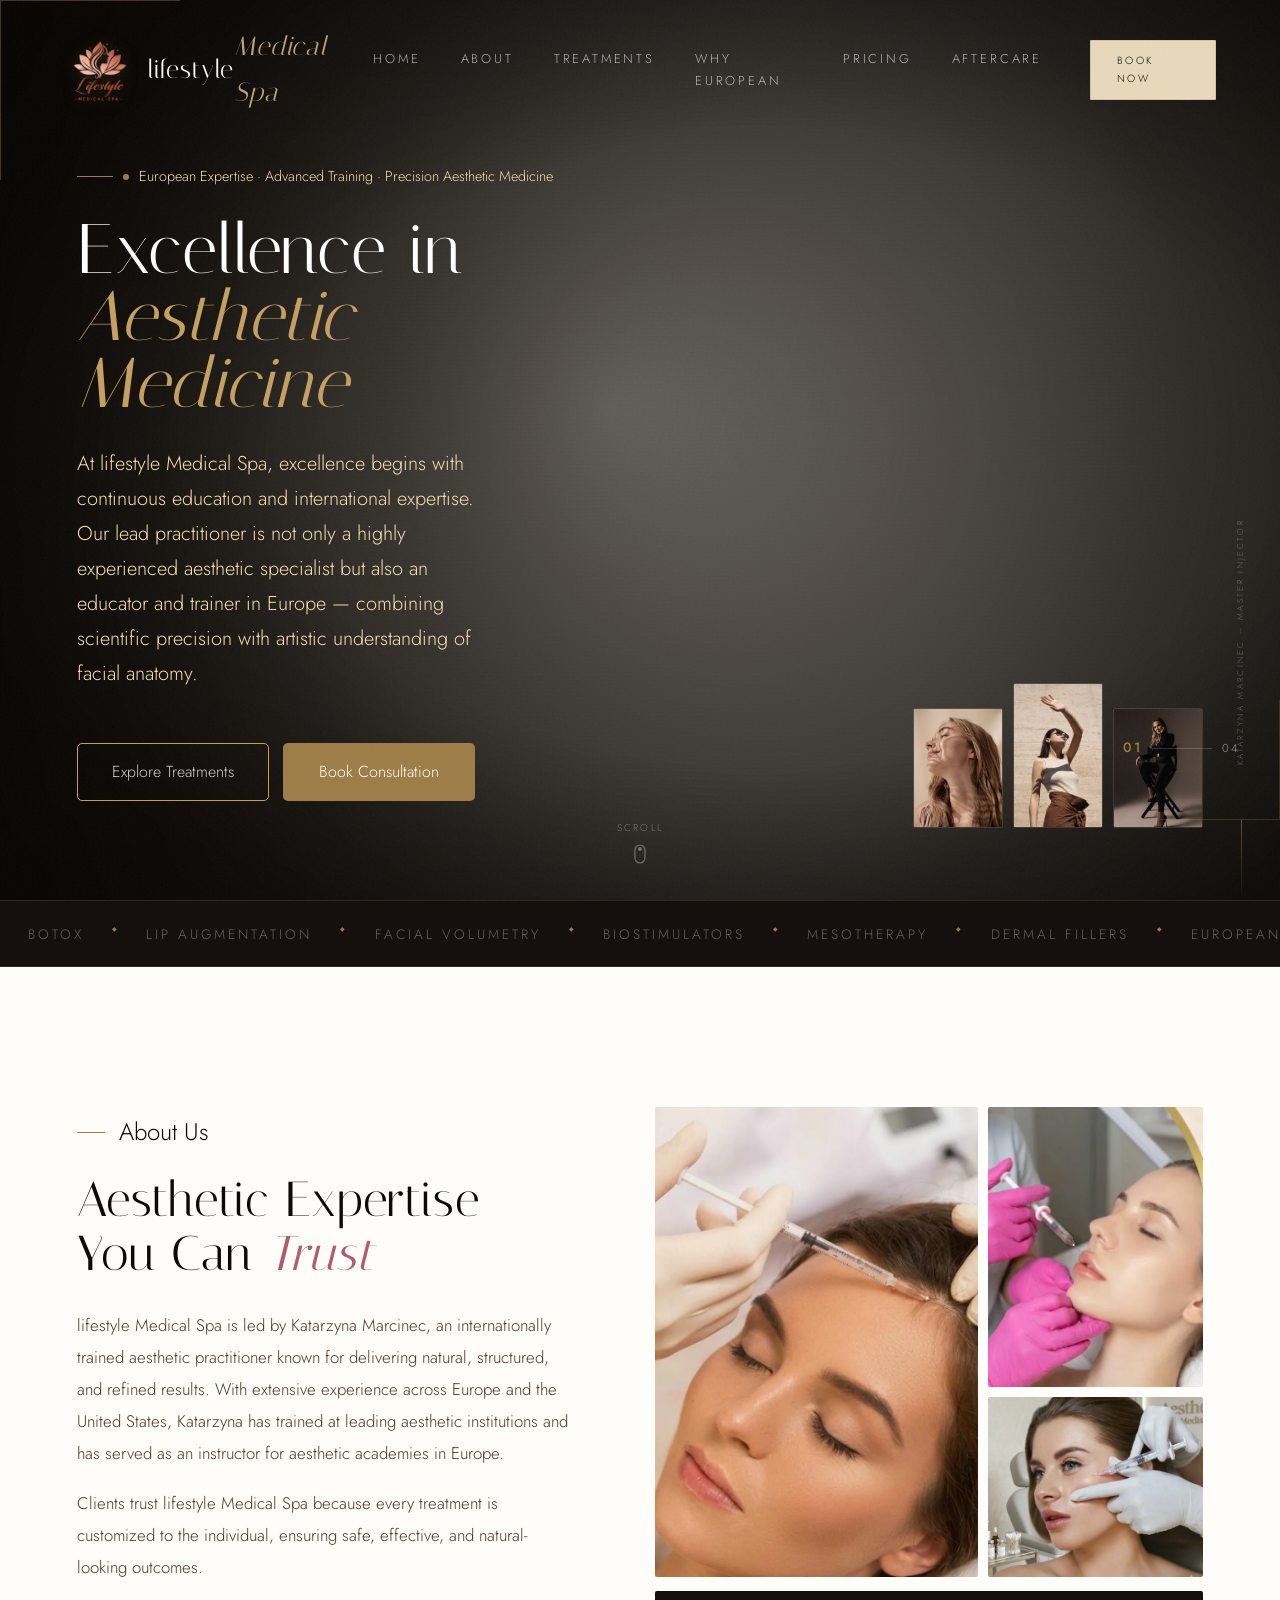
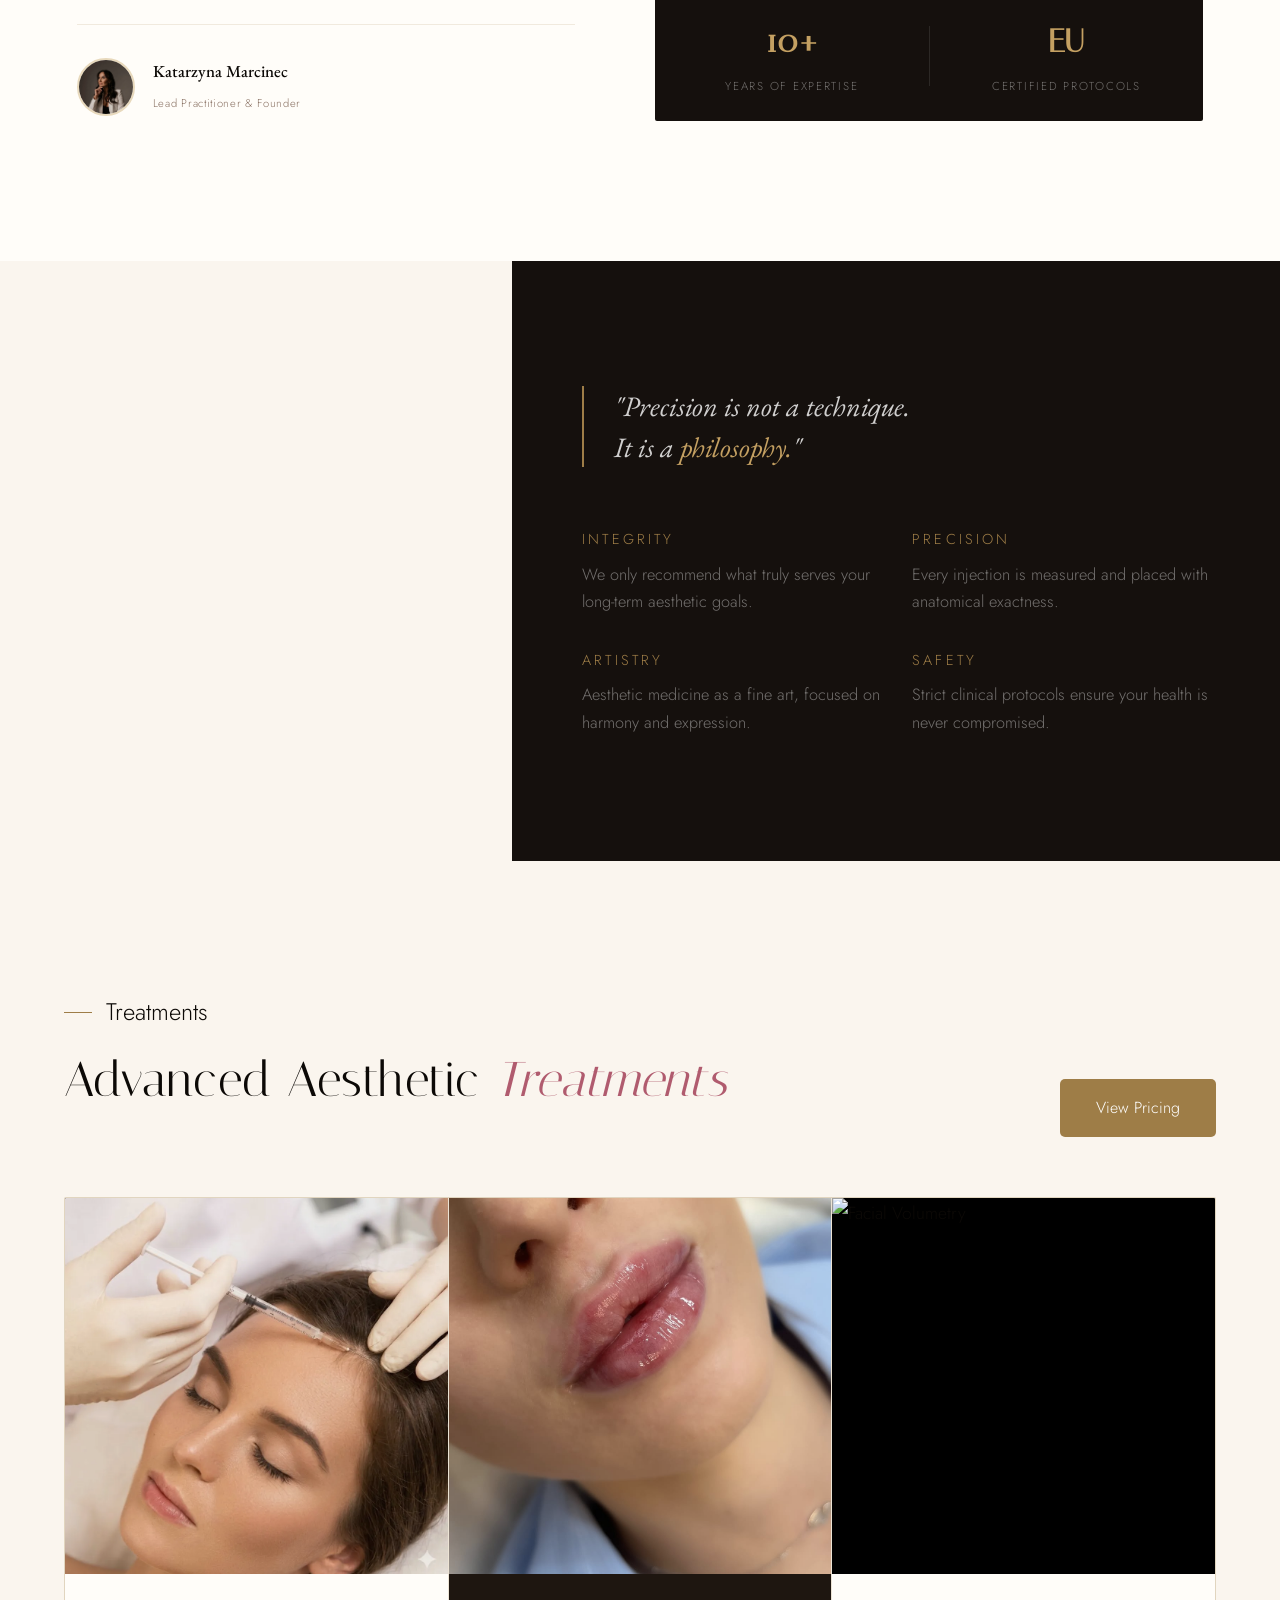
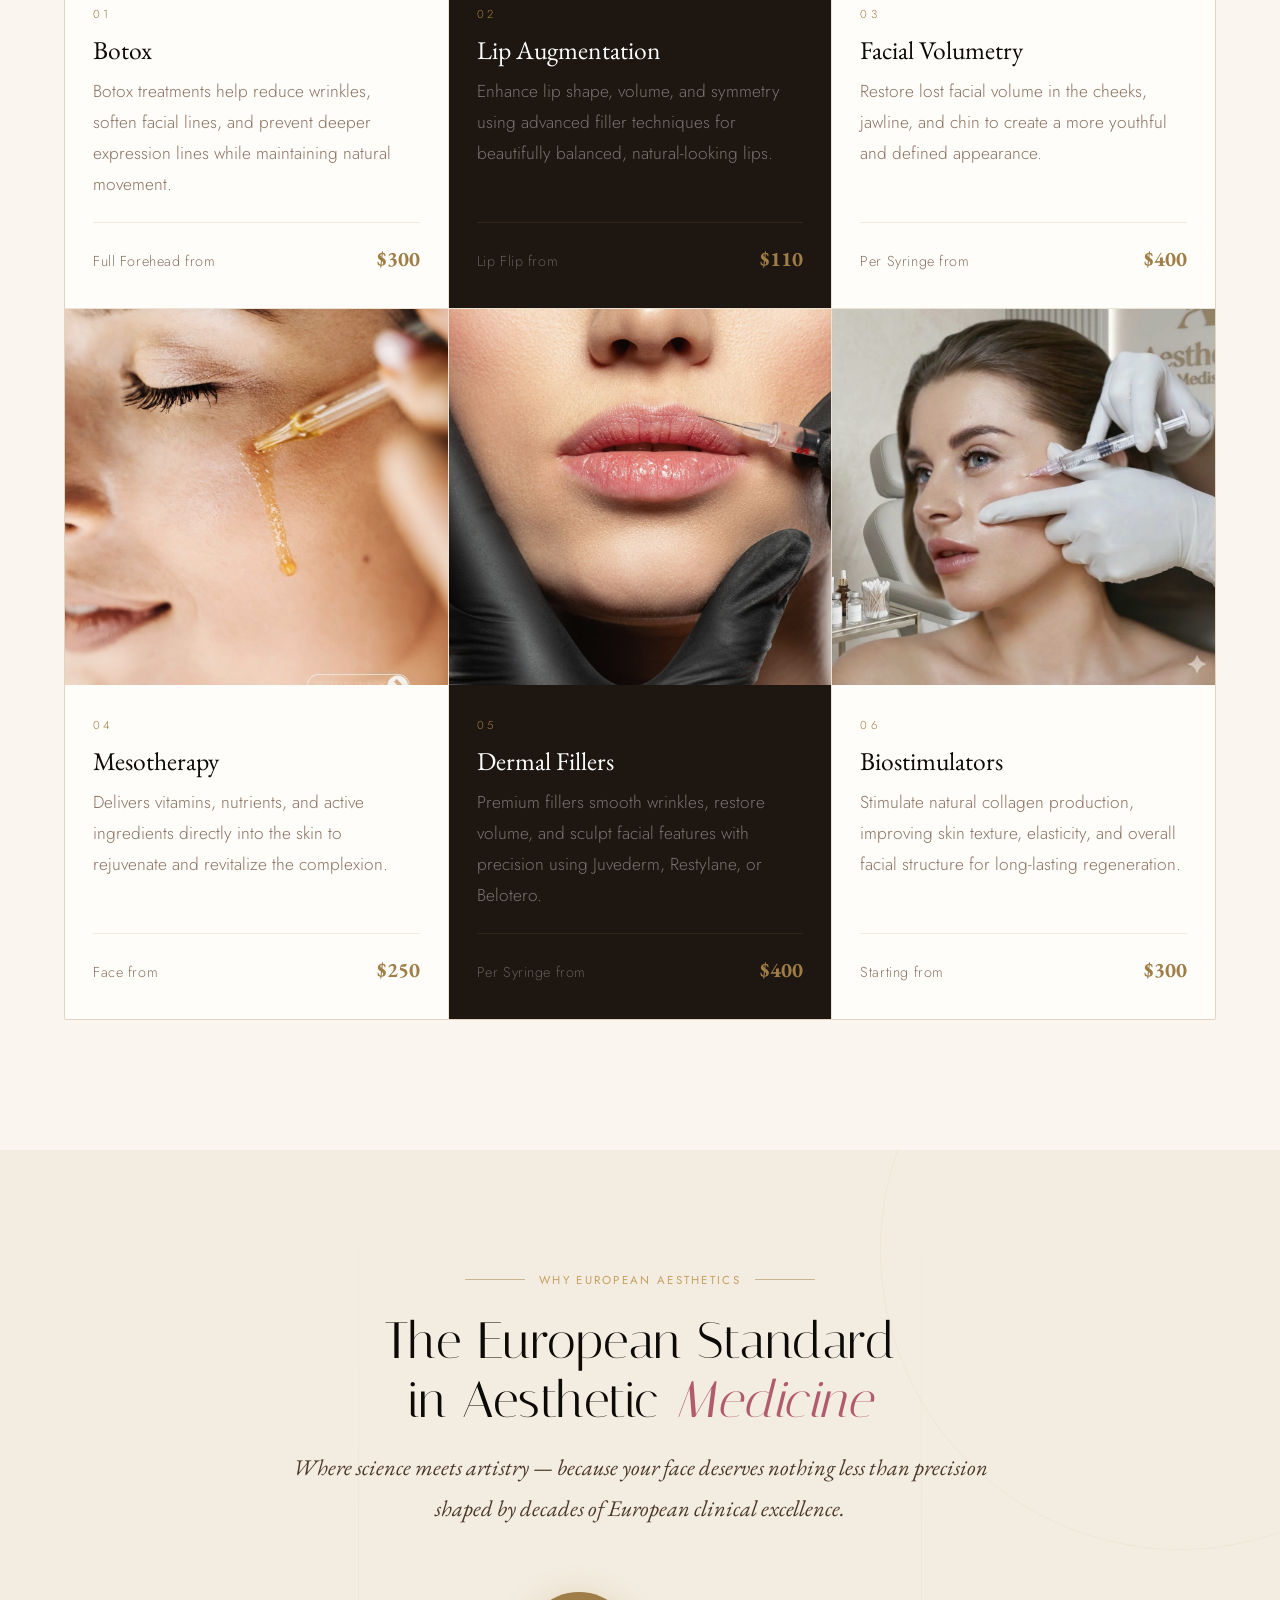
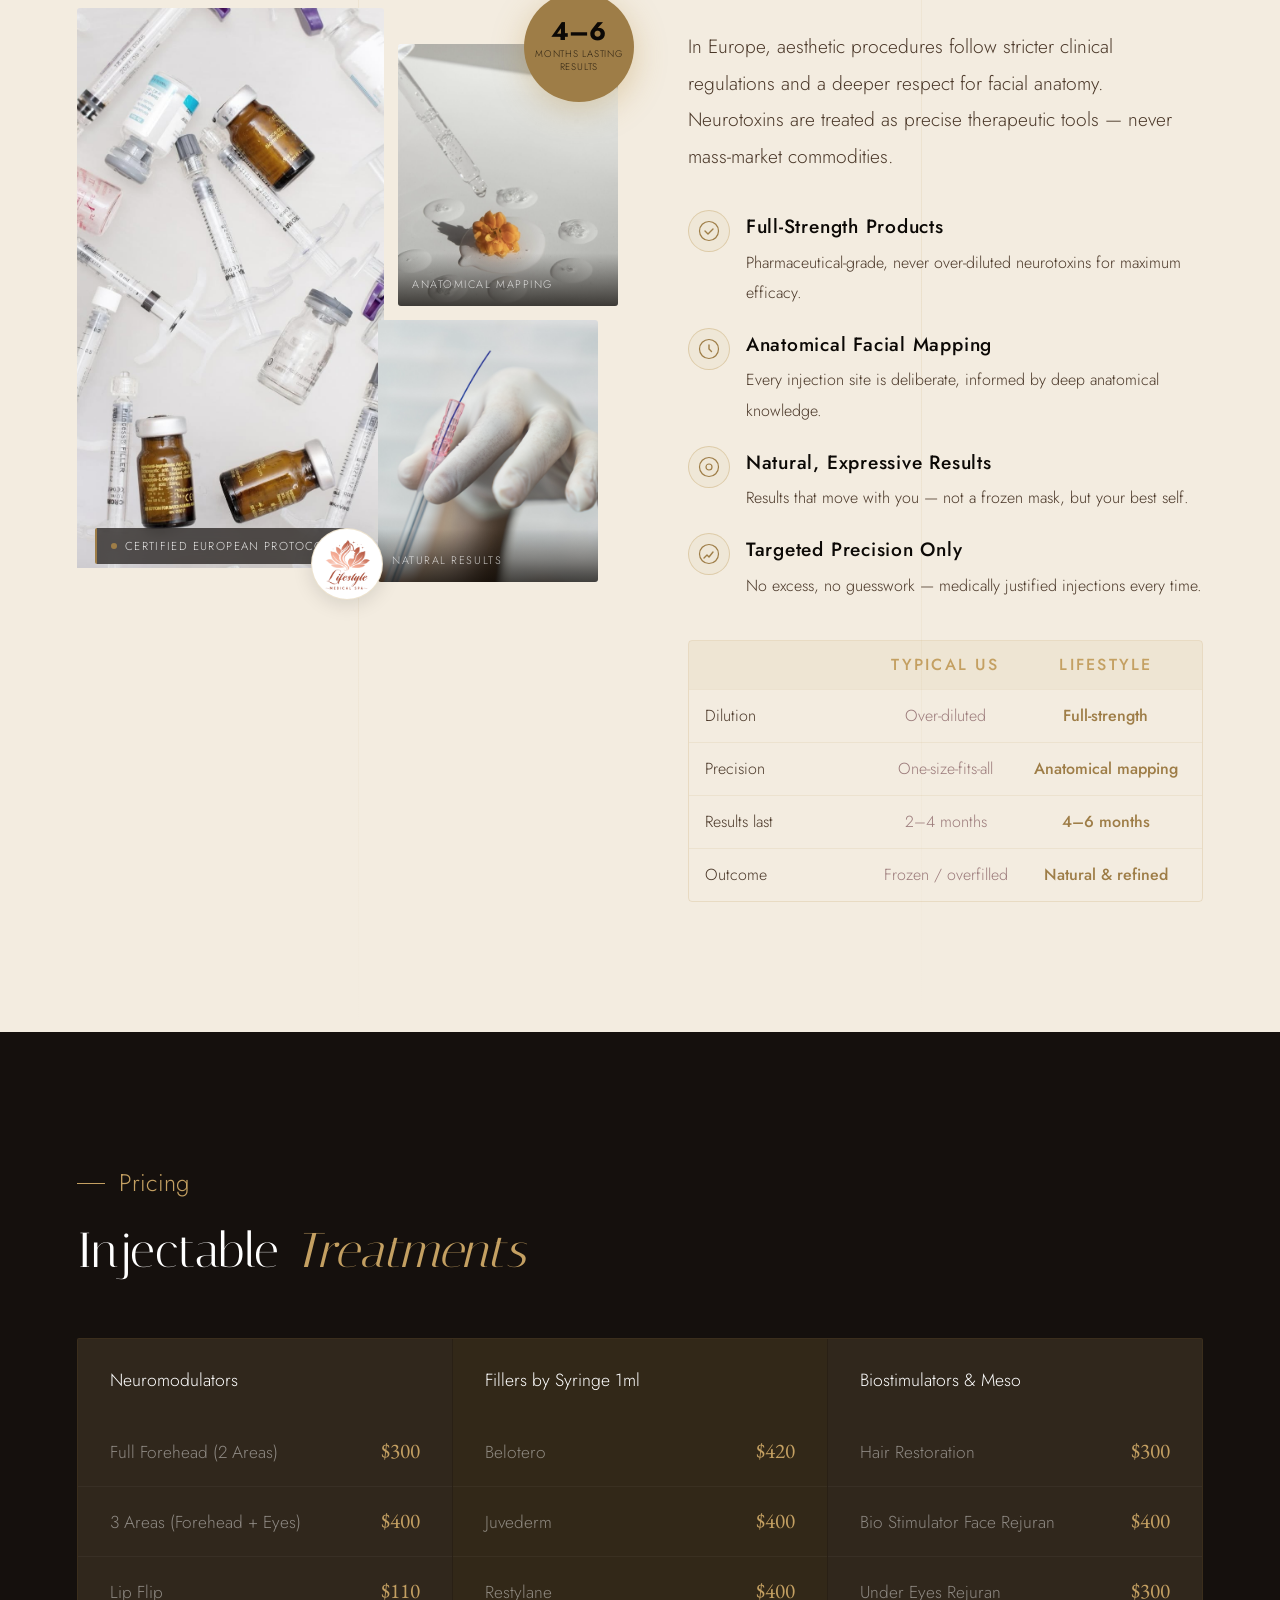
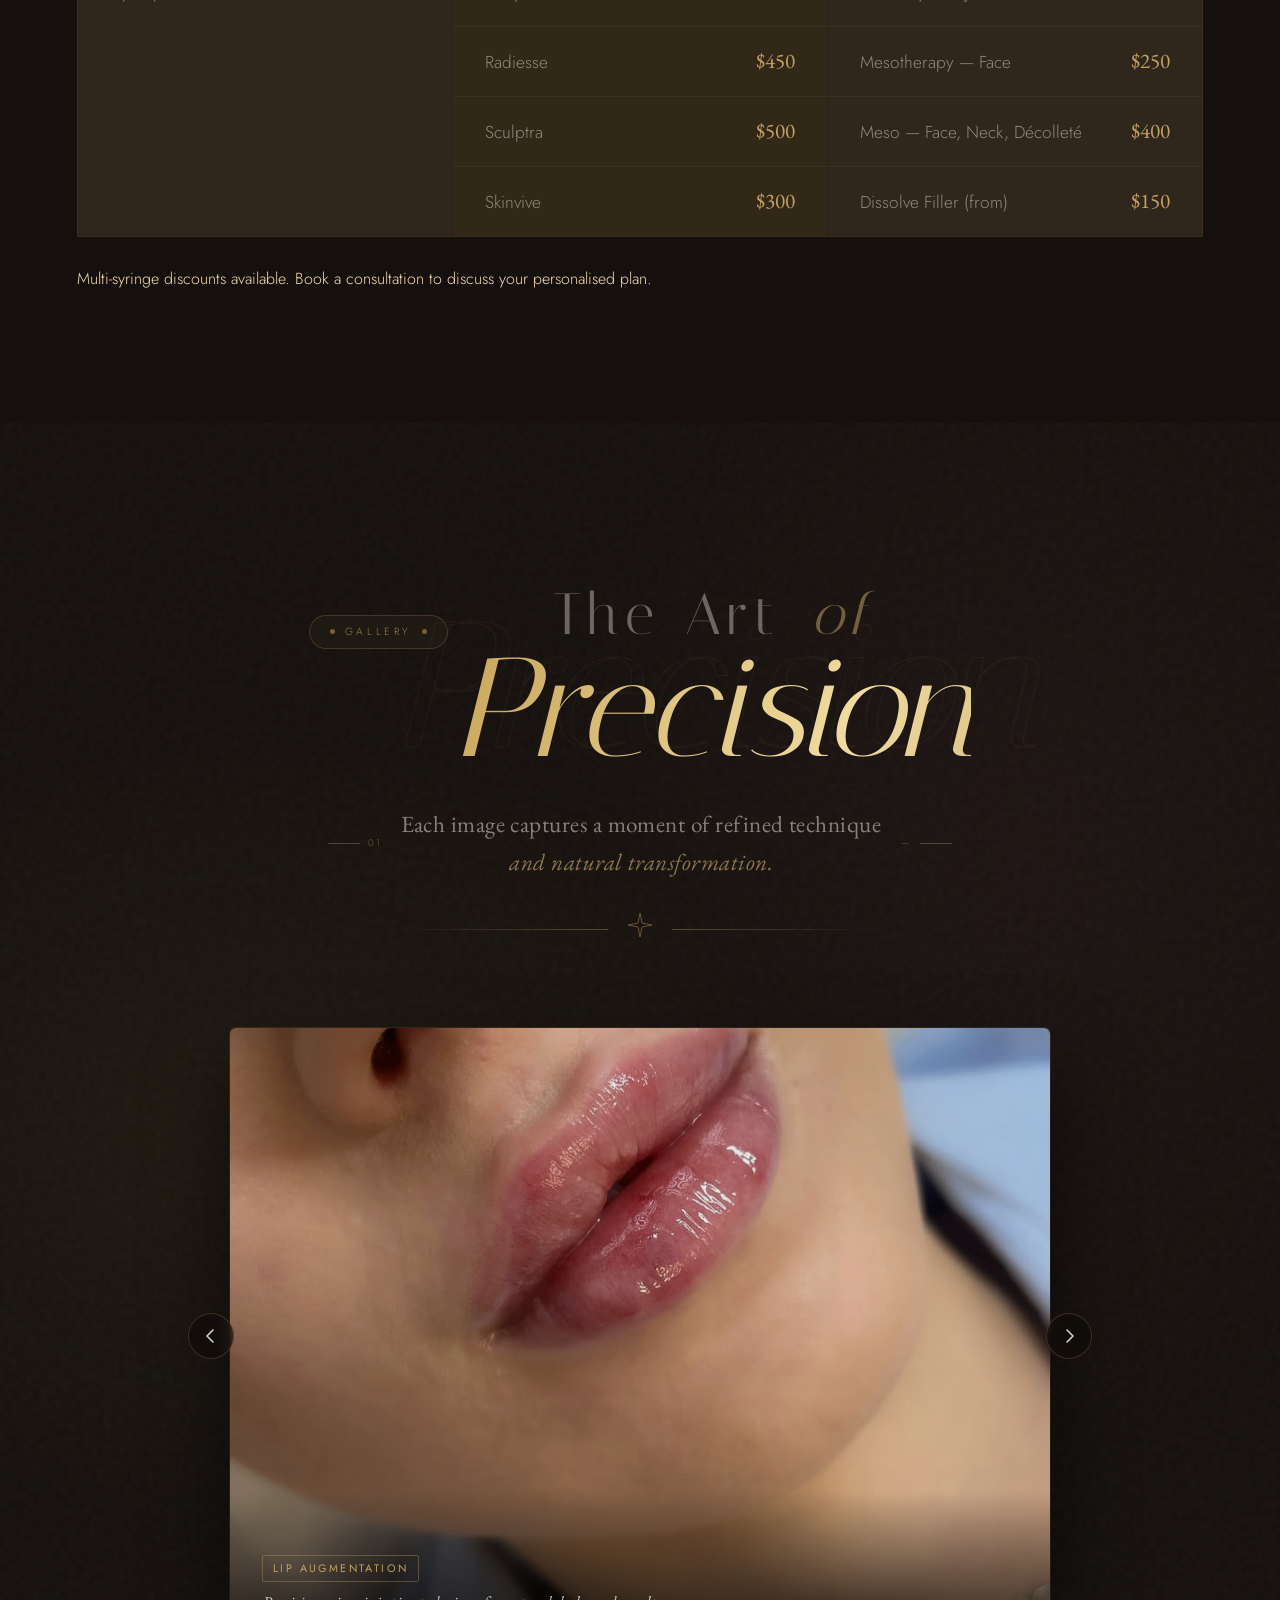
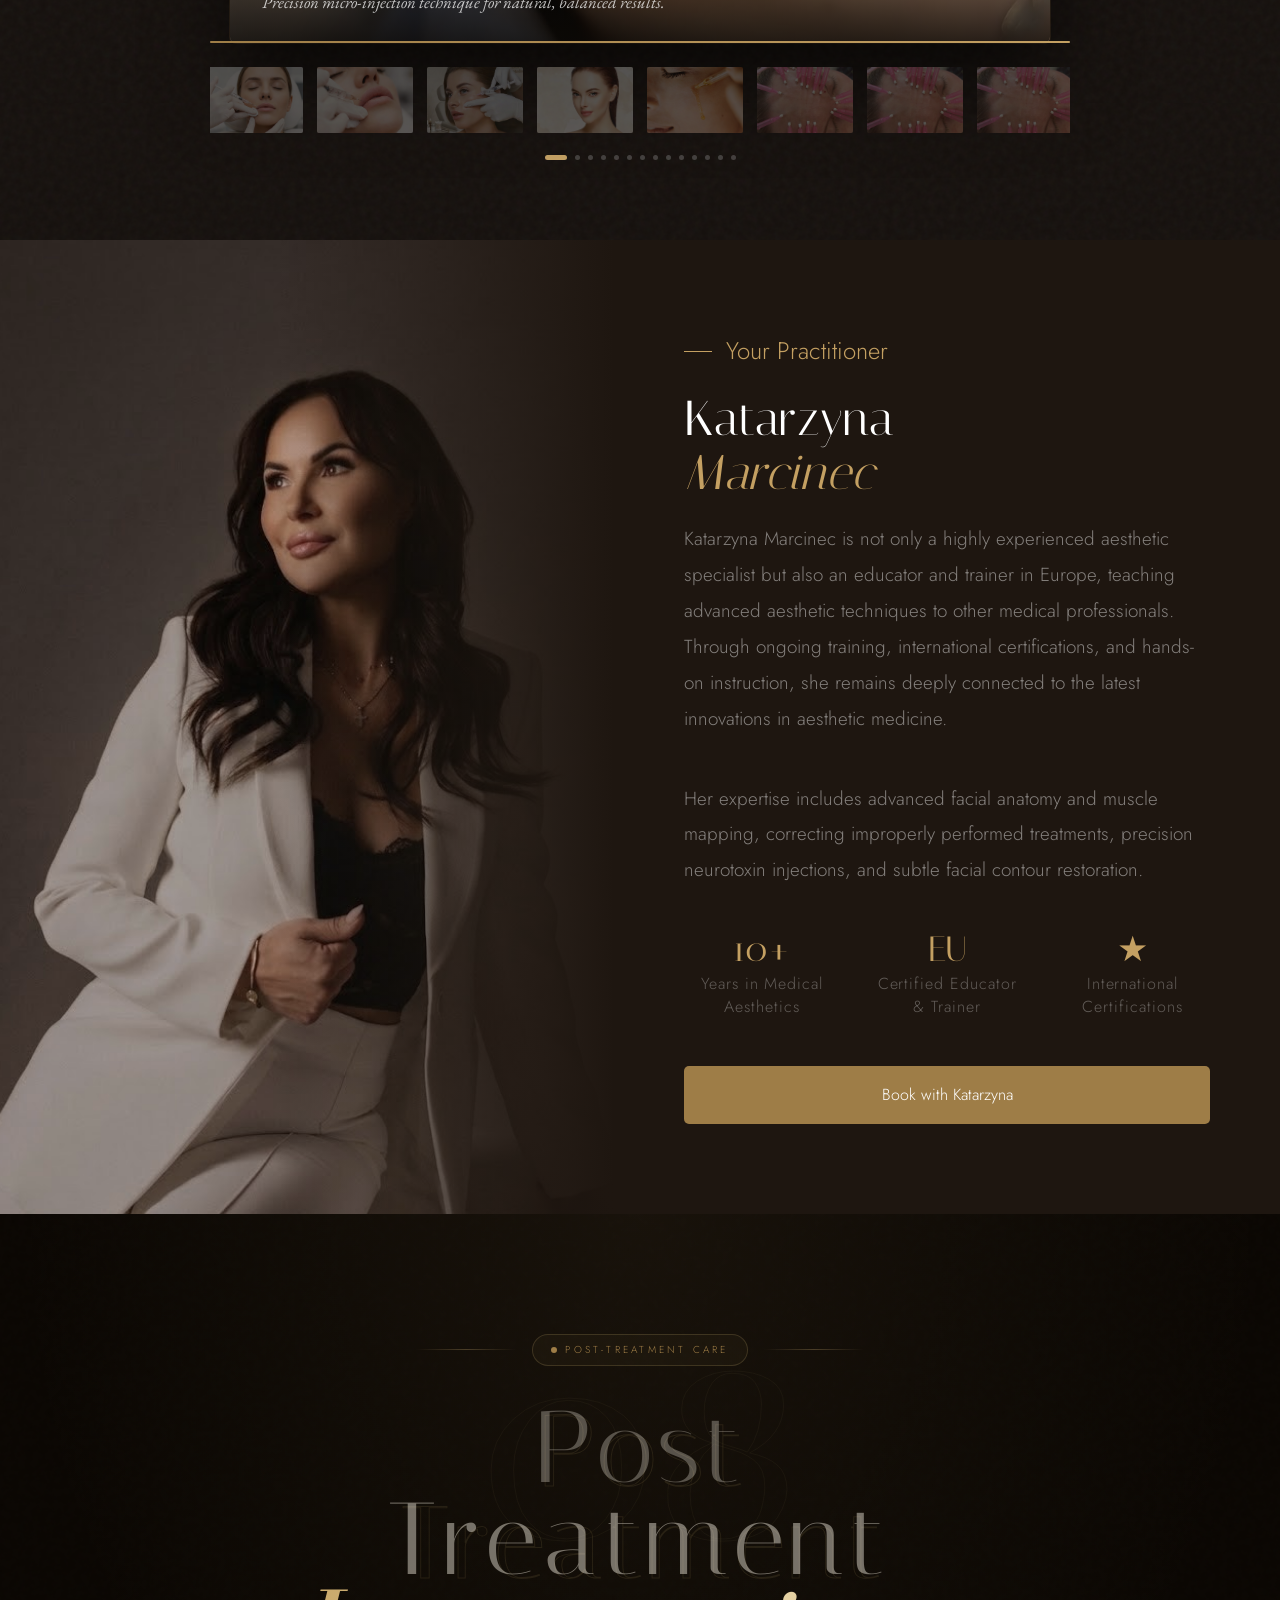
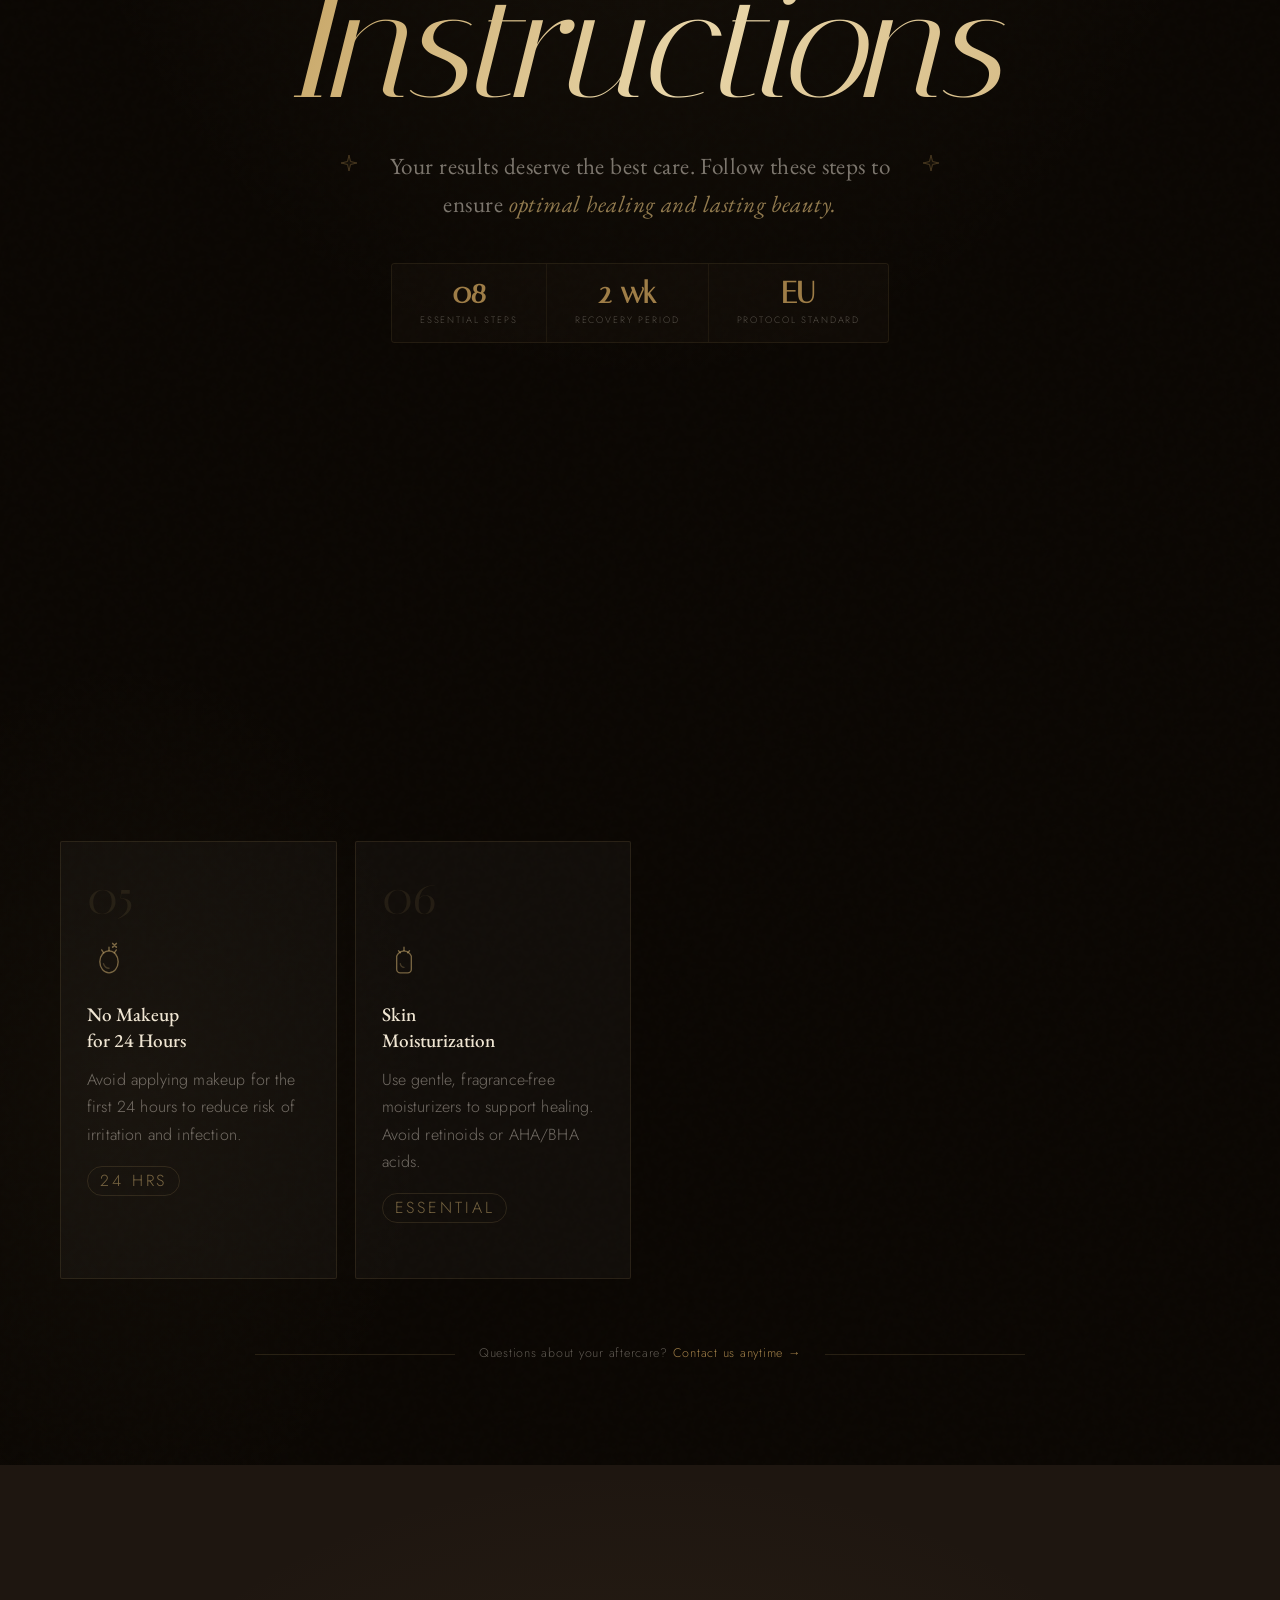
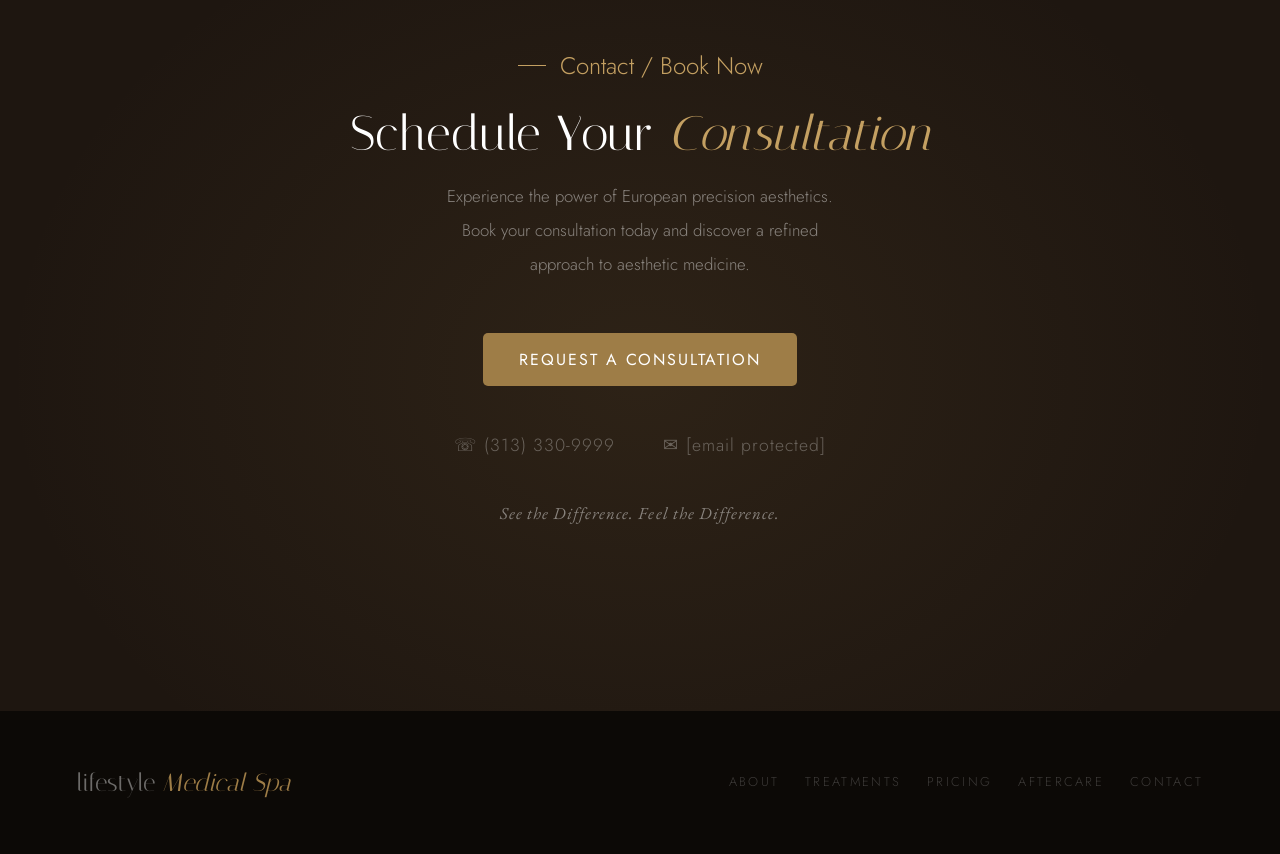
==== commit 37390cb8: "asdasd" ====
--- a/home.html
+++ b/home.html
@@ -3316,39 +3316,139 @@
 
         <div class="cm-page" data-page="2">
           <div class="cm-field">
-            <label>Treatment of Interest</label>
-            <div class="cm-treatment-grid">
-              <label class="cm-treat-option">
-                <input type="radio" name="treatment" value="Botox" required>
-                <span class="cm-treat-card"><span class="cm-treat-icon">✦</span><span
-                    class="cm-treat-name">Botox</span><span class="cm-treat-price">from $300</span></span>
-              </label>
-              <label class="cm-treat-option">
-                <input type="radio" name="treatment" value="Lip Augmentation">
-                <span class="cm-treat-card"><span class="cm-treat-icon">◈</span><span class="cm-treat-name">Lip
-                    Augmentation</span><span class="cm-treat-price">from $110</span></span>
-              </label>
-              <label class="cm-treat-option">
-                <input type="radio" name="treatment" value="Facial Volumetry">
-                <span class="cm-treat-card"><span class="cm-treat-icon">◉</span><span class="cm-treat-name">Facial
-                    Volumetry</span><span class="cm-treat-price">from $400</span></span>
-              </label>
-              <label class="cm-treat-option">
-                <input type="radio" name="treatment" value="Mesotherapy">
-                <span class="cm-treat-card"><span class="cm-treat-icon">❋</span><span
-                    class="cm-treat-name">Mesotherapy</span><span class="cm-treat-price">from $250</span></span>
-              </label>
-              <label class="cm-treat-option">
-                <input type="radio" name="treatment" value="Dermal Fillers">
-                <span class="cm-treat-card"><span class="cm-treat-icon">◇</span><span class="cm-treat-name">Dermal
-                    Fillers</span><span class="cm-treat-price">from $400</span></span>
-              </label>
-              <label class="cm-treat-option">
-                <input type="radio" name="treatment" value="Biostimulators">
-                <span class="cm-treat-card"><span class="cm-treat-icon">⬡</span><span
-                    class="cm-treat-name">Biostimulators</span><span class="cm-treat-price">from $300</span></span>
-              </label>
+            <label>Injectable Treatments (Select one or more)</label>
+            <div class="cm-treatment-categorized">
+              
+              <!-- 1. BOTOX -->
+              <div class="cm-treat-category">
+                <button type="button" class="cm-treat-category-header" onclick="cmToggleCategory(this)">
+                  <span class="cm-category-icon">▸</span>
+                  <span class="cm-category-name">Botox</span>
+                </button>
+                <div class="cm-treat-category-items">
+                  <label class="cm-treat-sub-option">
+                    <input type="checkbox" name="treatments" value="Botox - Full Forehead (2 Areas) - $300">
+                    <span class="cm-treat-sub-card"><span class="cm-treat-sub-name">Full Forehead (2 Areas)</span><span class="cm-treat-sub-price">$300</span></span>
+                  </label>
+                  <label class="cm-treat-sub-option">
+                    <input type="checkbox" name="treatments" value="Botox - 3 Areas (Forehead + Eyes) - $400">
+                    <span class="cm-treat-sub-card"><span class="cm-treat-sub-name">3 Areas (Forehead + Eyes)</span><span class="cm-treat-sub-price">$400</span></span>
+                  </label>
+                </div>
+              </div>
+
+              <!-- 2. LIP AUGMENTATION -->
+              <div class="cm-treat-category">
+                <button type="button" class="cm-treat-category-header" onclick="cmToggleCategory(this)">
+                  <span class="cm-category-icon">▸</span>
+                  <span class="cm-category-name">Lip Augmentation</span>
+                </button>
+                <div class="cm-treat-category-items">
+                  <label class="cm-treat-sub-option">
+                    <input type="checkbox" name="treatments" value="Lip Flip - $110">
+                    <span class="cm-treat-sub-card"><span class="cm-treat-sub-name">Lip Flip</span><span class="cm-treat-sub-price">$110</span></span>
+                  </label>
+                  <label class="cm-treat-sub-option">
+                    <input type="checkbox" name="treatments" value="Lip Augmentation via Fillers - from $400">
+                    <span class="cm-treat-sub-card"><span class="cm-treat-sub-name">Lip Augmentation via Fillers</span><span class="cm-treat-sub-price">from $400</span></span>
+                  </label>
+                </div>
+              </div>
+
+              <!-- 3. FACIAL VOLUMETRY -->
+              <div class="cm-treat-category">
+                <button type="button" class="cm-treat-category-header" onclick="cmToggleCategory(this)">
+                  <span class="cm-category-icon">▸</span>
+                  <span class="cm-category-name">Facial Volumetry</span>
+                </button>
+                <div class="cm-treat-category-items">
+                  <label class="cm-treat-sub-option">
+                    <input type="checkbox" name="treatments" value="Belotero - $420">
+                    <span class="cm-treat-sub-card"><span class="cm-treat-sub-name">Belotero</span><span class="cm-treat-sub-price">$420</span></span>
+                  </label>
+                  <label class="cm-treat-sub-option">
+                    <input type="checkbox" name="treatments" value="Juvederm - $400">
+                    <span class="cm-treat-sub-card"><span class="cm-treat-sub-name">Juvederm</span><span class="cm-treat-sub-price">$400</span></span>
+                  </label>
+                  <label class="cm-treat-sub-option">
+                    <input type="checkbox" name="treatments" value="Restylane - $400">
+                    <span class="cm-treat-sub-card"><span class="cm-treat-sub-name">Restylane</span><span class="cm-treat-sub-price">$400</span></span>
+                  </label>
+                  <label class="cm-treat-sub-option">
+                    <input type="checkbox" name="treatments" value="Radiesse - $450">
+                    <span class="cm-treat-sub-card"><span class="cm-treat-sub-name">Radiesse</span><span class="cm-treat-sub-price">$450</span></span>
+                  </label>
+                  <label class="cm-treat-sub-option">
+                    <input type="checkbox" name="treatments" value="Sculptra - $500">
+                    <span class="cm-treat-sub-card"><span class="cm-treat-sub-name">Sculptra</span><span class="cm-treat-sub-price">$500</span></span>
+                  </label>
+                  <label class="cm-treat-sub-option">
+                    <input type="checkbox" name="treatments" value="Skinvive - $300">
+                    <span class="cm-treat-sub-card"><span class="cm-treat-sub-name">Skinvive</span><span class="cm-treat-sub-price">$300</span></span>
+                  </label>
+                </div>
+              </div>
+
+              <!-- 4. MESOTHERAPY -->
+              <div class="cm-treat-category">
+                <button type="button" class="cm-treat-category-header" onclick="cmToggleCategory(this)">
+                  <span class="cm-category-icon">▸</span>
+                  <span class="cm-category-name">Mesotherapy</span>
+                </button>
+                <div class="cm-treat-category-items">
+                  <label class="cm-treat-sub-option">
+                    <input type="checkbox" name="treatments" value="Mesotherapy - Face - $250">
+                    <span class="cm-treat-sub-card"><span class="cm-treat-sub-name">Mesotherapy — Face</span><span class="cm-treat-sub-price">$250</span></span>
+                  </label>
+                  <label class="cm-treat-sub-option">
+                    <input type="checkbox" name="treatments" value="Meso - Face, Neck, Décolleté - $400">
+                    <span class="cm-treat-sub-card"><span class="cm-treat-sub-name">Meso — Face, Neck, Décolleté</span><span class="cm-treat-sub-price">$400</span></span>
+                  </label>
+                </div>
+              </div>
+
+              <!-- 5. DERMAL FILLERS -->
+              <div class="cm-treat-category">
+                <button type="button" class="cm-treat-category-header" onclick="cmToggleCategory(this)">
+                  <span class="cm-category-icon">▸</span>
+                  <span class="cm-category-name">Dermal Fillers</span>
+                </button>
+                <div class="cm-treat-category-items">
+                  <label class="cm-treat-sub-option">
+                    <input type="checkbox" name="treatments" value="Premium Dermal Fillers - $400 to $500">
+                    <span class="cm-treat-sub-card"><span class="cm-treat-sub-name">Premium Dermal Collection</span><span class="cm-treat-sub-price">$400-$500</span></span>
+                  </label>
+                  <label class="cm-treat-sub-option">
+                    <input type="checkbox" name="treatments" value="Dissolve Filler - from $150">
+                    <span class="cm-treat-sub-card"><span class="cm-treat-sub-name">Dissolve Filler</span><span class="cm-treat-sub-price">from $150</span></span>
+                  </label>
+                </div>
+              </div>
+
+              <!-- 6. BIOSTIMULATORS -->
+              <div class="cm-treat-category">
+                <button type="button" class="cm-treat-category-header" onclick="cmToggleCategory(this)">
+                  <span class="cm-category-icon">▸</span>
+                  <span class="cm-category-name">Biostimulators</span>
+                </button>
+                <div class="cm-treat-category-items">
+                  <label class="cm-treat-sub-option">
+                    <input type="checkbox" name="treatments" value="Hair Restoration - $300">
+                    <span class="cm-treat-sub-card"><span class="cm-treat-sub-name">Hair Restoration</span><span class="cm-treat-sub-price">$300</span></span>
+                  </label>
+                  <label class="cm-treat-sub-option">
+                    <input type="checkbox" name="treatments" value="Bio Stimulator Face Rejuran - $400">
+                    <span class="cm-treat-sub-card"><span class="cm-treat-sub-name">Bio Stimulator Face Rejuran</span><span class="cm-treat-sub-price">$400</span></span>
+                  </label>
+                  <label class="cm-treat-sub-option">
+                    <input type="checkbox" name="treatments" value="Under Eyes Rejuran - $300">
+                    <span class="cm-treat-sub-card"><span class="cm-treat-sub-name">Under Eyes Rejuran</span><span class="cm-treat-sub-price">$300</span></span>
+                  </label>
+                </div>
+              </div>
             </div>
+            <div class="cm-selected-treats" id="cmSelectedTreats"></div>
+            <div class="cm-treatment-note">Multi-syringe discounts available. Book a consultation to discuss your personalised plan.</div>
           </div>
           <div class="cm-field">
             <label for="cm-message">Additional Notes <span class="cm-optional">(optional)</span></label>
@@ -3677,15 +3777,68 @@
 
     document.getElementById('cm-date').addEventListener('change', updateBlockedTimeSlots);
 
+    // Handle category toggle
+    function cmToggleCategory(header) {
+      event.preventDefault();
+      event.stopPropagation();
+      const category = header.closest('.cm-treat-category');
+      category.classList.toggle('open');
+    }
+
+    // Auto-open first category on modal open
+    const originalOpenModal = window.openConsultModal;
+    window.openConsultModal = function() {
+      originalOpenModal();
+      setTimeout(() => {
+        const firstCategory = document.querySelector('.cm-treat-category');
+        if (firstCategory) {
+          firstCategory.classList.add('open');
+        }
+        cmUpdateSelectedTreats();
+      }, 50);
+    };
+
     // Ensure treatment cards select reliably even on touch / messy click targets
-    document.querySelectorAll('.cm-treat-option').forEach(label => {
-      label.addEventListener('click', () => {
-        const input = label.querySelector('input[type="radio"][name="treatment"]');
-        if (input) {
-          input.checked = true;
+    document.querySelectorAll('.cm-treat-sub-option').forEach(label => {
+      label.addEventListener('click', (e) => {
+        const input = label.querySelector('input[type="checkbox"][name="treatments"]');
+        if (input && e.target !== input) {
+          e.preventDefault();
+          e.stopPropagation();
+          input.checked = !input.checked;
           input.dispatchEvent(new Event('change', { bubbles: true }));
+          cmUpdateSelectedTreats();
         }
       });
+    });
+
+    // Update selected treatments display
+    function cmUpdateSelectedTreats() {
+      const selected = Array.from(document.querySelectorAll('input[name="treatments"]:checked')).map(i => i.value);
+      const container = document.getElementById('cmSelectedTreats');
+      
+      if (selected.length === 0) {
+        container.innerHTML = '';
+        return;
+      }
+
+      container.innerHTML = selected.map((treat, idx) => 
+        `<span class="cm-selected-treat-tag">${treat} <button type="button" class="cm-selected-treat-remove" onclick="cmRemoveTreatment(${idx})">✕</button></span>`
+      ).join('');
+    }
+
+    function cmRemoveTreatment(index) {
+      const checkboxes = Array.from(document.querySelectorAll('input[name="treatments"]:checked'));
+      if (checkboxes[index]) {
+        checkboxes[index].checked = false;
+        checkboxes[index].dispatchEvent(new Event('change', { bubbles: true }));
+        cmUpdateSelectedTreats();
+      }
+    }
+
+    // Update selected treatments when checkbox changes
+    document.querySelectorAll('input[name="treatments"]').forEach(input => {
+      input.addEventListener('change', cmUpdateSelectedTreats);
     });
 
     async function cmValidatePage(page) {
@@ -3696,7 +3849,8 @@
         if (!em || !/^[^\s@]+@[^\s@]+\.[^\s@]+$/.test(em)) return 'Please enter a valid email address.';
       }
       if (page === 2) {
-        if (!f.querySelector('input[name="treatment"]:checked')) return 'Please select a treatment of interest.';
+        const selectedTreats = document.querySelectorAll('input[name="treatments"]:checked');
+        if (selectedTreats.length === 0) return 'Please select at least one treatment.';
       }
       if (page === 3) {
         const date = f.querySelector('#cm-date').value;
@@ -3768,7 +3922,7 @@
         last_name: f.querySelector('#cm-lname').value.trim(),
         email: f.querySelector('#cm-email').value.trim(),
         phone: f.querySelector('#cm-phone').value.trim(),
-        treatment: (f.querySelector('input[name="treatment"]:checked') || {}).value || '',
+        treatment: Array.from(f.querySelectorAll('input[name="treatments"]:checked')).map(i => i.value).join('; '),
         message: f.querySelector('#cm-message').value.trim(),
         image_url: imageUrl,
         preferred_date: f.querySelector('#cm-date').value,
@@ -3810,6 +3964,10 @@
       cmClearImage();
       cmGoToPage(1);
       updateBlockedTimeSlots();
+      // Reset category states
+      document.querySelectorAll('.cm-treat-category').forEach(cat => cat.classList.remove('open'));
+      // Clear selected treatments display
+      document.getElementById('cmSelectedTreats').innerHTML = '';
     }
   </script>
   <!-- ═══════════════════════════════════════════════
--- a/css/style.css
+++ b/css/style.css
@@ -855,6 +855,7 @@
   flex-direction: column;
   transition: transform .4s ease;
   position: relative;
+  cursor: pointer;
 }
 
 .tcard-dark {
@@ -2109,10 +2110,12 @@
   opacity: 0;
   transition: opacity .35s ease;
   z-index: 3;
+  pointer-events: none;
 }
 
 .tcard:hover .tcard-play-overlay {
   opacity: 1;
+  pointer-events: auto;
 }
 
 .tcard-play-btn {
--- a/css/request.css
+++ b/css/request.css
@@ -952,4 +952,281 @@
 
     .cm-image-remove:active {
       transform: translateY(0);
-    }+    }
+
+    /* ── Categorized Treatment List ── */
+    .cm-treatment-categorized {
+      display: flex;
+      flex-direction: column;
+      gap: 0;
+      margin-bottom: 18px;
+      border: 1px solid rgba(201, 169, 110, 0.12);
+      border-radius: 2px;
+      background: rgba(201, 169, 110, 0.02);
+      overflow: hidden;
+    }
+
+    .cm-treat-category {
+      border-bottom: 1px solid rgba(201, 169, 110, 0.08);
+    }
+
+    .cm-treat-category:last-child {
+      border-bottom: none;
+    }
+
+    .cm-treat-category-header {
+      display: flex;
+      align-items: center;
+      gap: 12px;
+      width: 100%;
+      background: transparent;
+      border: none;
+      padding: 14px 16px;
+      cursor: pointer;
+      font-family: 'Jost', sans-serif;
+      font-size: 14px;
+      font-weight: 500;
+      letter-spacing: 1.5px;
+      text-transform: uppercase;
+      color: rgba(201, 169, 110, 0.75);
+      transition: all .3s ease;
+      text-align: left;
+    }
+
+    .cm-treat-category-header:hover {
+      background: rgba(201, 169, 110, 0.04);
+      color: rgba(201, 169, 110, 0.95);
+    }
+
+    .cm-category-icon {
+      display: inline-flex;
+      font-size: 14px;
+      transition: transform .3s ease;
+      flex-shrink: 0;
+    }
+
+    .cm-treat-category.open .cm-category-icon {
+      transform: rotate(90deg);
+    }
+
+    .cm-category-name {
+      flex: 1;
+    }
+
+    .cm-treat-category-items {
+      display: none;
+      flex-direction: column;
+      gap: 0;
+      background: transparent;
+      border-top: none;
+      max-height: 0;
+      overflow: hidden;
+      transition: max-height .4s ease, opacity .3s ease;
+      opacity: 0;
+    }
+
+    .cm-treat-category.open .cm-treat-category-items {
+      display: flex;
+      max-height: 800px;
+      opacity: 1;
+    }
+
+    .cm-treat-sub-option {
+      position: relative;
+      display: block;
+      cursor: pointer;
+    }
+
+    .cm-treat-sub-option:last-child {
+    }
+
+    .cm-treat-sub-option input {
+      position: absolute;
+      top: 0;
+      left: 0;
+      width: 100%;
+      height: 100%;
+      opacity: 0;
+      margin: 0;
+      z-index: 2;
+      cursor: pointer;
+    }
+
+    .cm-treat-sub-option::after {
+      content: '';
+      position: absolute;
+      left: 14px;
+      top: 50%;
+      transform: translateY(-50%);
+      width: 14px;
+      height: 14px;
+      border: none;
+      border-radius: 2px;
+      background: transparent;
+      z-index: 3;
+      pointer-events: none;
+      transition: all .2s ease;
+    }
+
+    .cm-treat-sub-option input:checked::after {
+      background: var(--gold);
+    }
+
+    .cm-treat-sub-option input:checked~.cm-treat-sub-card {
+      background: transparent;
+      border-left: none;
+      padding-left: 16px;
+    }
+    
+
+    .cm-treat-sub-option input:checked~.cm-treat-sub-card .cm-treat-sub-name {
+      color: rgba(250, 246, 240, 1);
+      font-weight: 500;
+    }
+
+    .cm-treat-sub-option input:checked~.cm-treat-sub-card .cm-treat-sub-price {
+      color: var(--gold);
+      font-weight: 600;
+    }
+
+    .cm-treat-sub-card {
+      display: flex;
+      align-items: center;
+      justify-content: space-between;
+      padding: 12px 16px;
+      cursor: pointer;
+      gap: 12px;
+      transition: all .3s ease;
+      background: transparent;
+      width: 100%;
+    }
+
+    .cm-treat-sub-card:hover {
+      background: transparent;
+    }
+
+    .cm-treat-sub-option input:checked+.cm-treat-sub-card {
+      background: transparent;
+      border-left: none;
+      padding-left: 16px;
+    }
+
+    .cm-treat-sub-name {
+      font-family: 'Jost', sans-serif;
+      font-size: 15px;
+      letter-spacing: 0.5px;
+      text-transform: capitalize;
+      color: rgba(250, 246, 240, 0.8);
+      font-weight: 400;
+      flex: 1;
+    }
+
+    .cm-treat-sub-option input:checked+.cm-treat-sub-card .cm-treat-sub-name {
+      color: rgba(250, 246, 240, 0.95);
+    }
+
+    .cm-treat-sub-price {
+      font-family: 'Jost', sans-serif;
+      font-size: 14px;
+      color: rgba(201, 169, 110, 0.65);
+      font-weight: 400;
+      flex-shrink: 0;
+      min-width: 60px;
+      text-align: right;
+    }
+
+    .cm-treat-sub-option input:checked+.cm-treat-sub-card .cm-treat-sub-price {
+      color: var(--gold);
+      font-weight: 500;
+    }
+
+    .cm-treatment-note {
+      font-family: 'Jost', sans-serif;
+      font-size: 12px;
+      color: rgba(250, 246, 240, 0.35);
+      font-weight: 300;
+      line-height: 1.4;
+      padding: 10px 12px;
+      background: rgba(201, 169, 110, 0.02);
+      border-top: 1px solid rgba(201, 169, 110, 0.08);
+      text-align: center;
+      margin-top: 6px;
+    }
+
+    .cm-selected-treats {
+      display: flex;
+      flex-wrap: wrap;
+      gap: 6px;
+      padding: 12px;
+      margin-top: 8px;
+      min-height: 20px;
+      background: rgba(201, 169, 110, 0.04);
+      border-radius: 2px;
+      border: 1px solid rgba(201, 169, 110, 0.08);
+    }
+
+    .cm-selected-treat-tag {
+      display: inline-flex;
+      align-items: center;
+      gap: 6px;
+      padding: 5px 10px;
+      background: rgba(201, 169, 110, 0.15);
+      border: 1px solid rgba(201, 169, 110, 0.35);
+      border-radius: 999px;
+      font-size: 11px;
+      color: rgba(250, 246, 240, 0.9);
+      font-family: 'Jost', sans-serif;
+    }
+
+    .cm-selected-treat-remove {
+      cursor: pointer;
+      padding: 0;
+      margin-left: 2px;
+      color: rgba(201, 169, 110, 0.7);
+      font-weight: bold;
+      background: none;
+      border: none;
+      font-size: 14px;
+      line-height: 1;
+    }
+
+    .cm-selected-treat-remove:hover {
+      color: var(--gold);
+    }
+
+    @media(max-width:600px) {
+      .cm-treatment-categorized {
+        margin-bottom: 12px;
+      }
+
+      .cm-treat-category-header {
+        padding: 12px 14px;
+        font-size: 12px;
+      }
+
+      .cm-treat-sub-card {
+        padding: 10px 14px;
+        font-size: 12px;
+      }
+
+      .cm-treat-sub-name {
+        font-size: 12px;
+      }
+
+      .cm-treat-sub-price {
+        min-width: 50px;
+        font-size: 11px;
+      }
+
+      .cm-selected-treats {
+        flex-wrap: wrap;
+        gap: 5px;
+        padding: 8px;
+        margin-top: 6px;
+      }
+
+      .cm-selected-treat-tag {
+        font-size: 10px;
+        padding: 4px 8px;
+      }
+    }
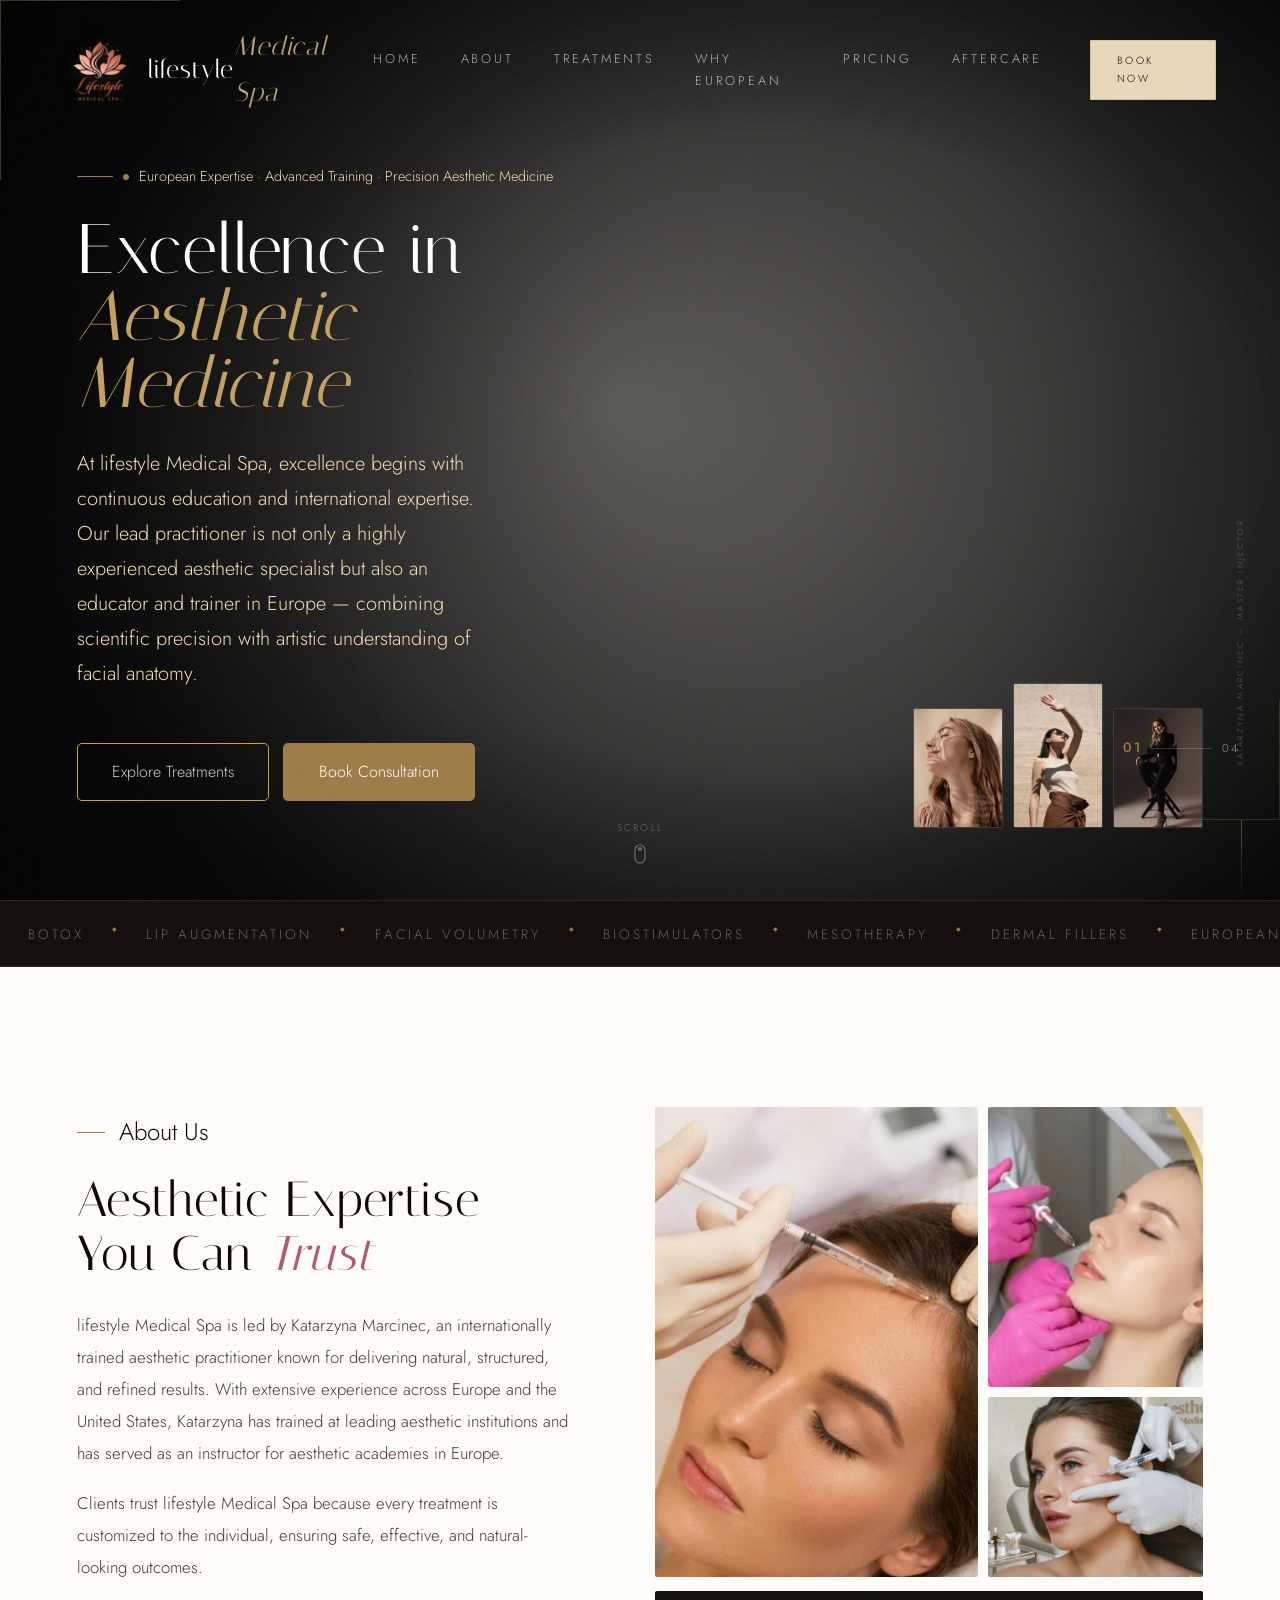
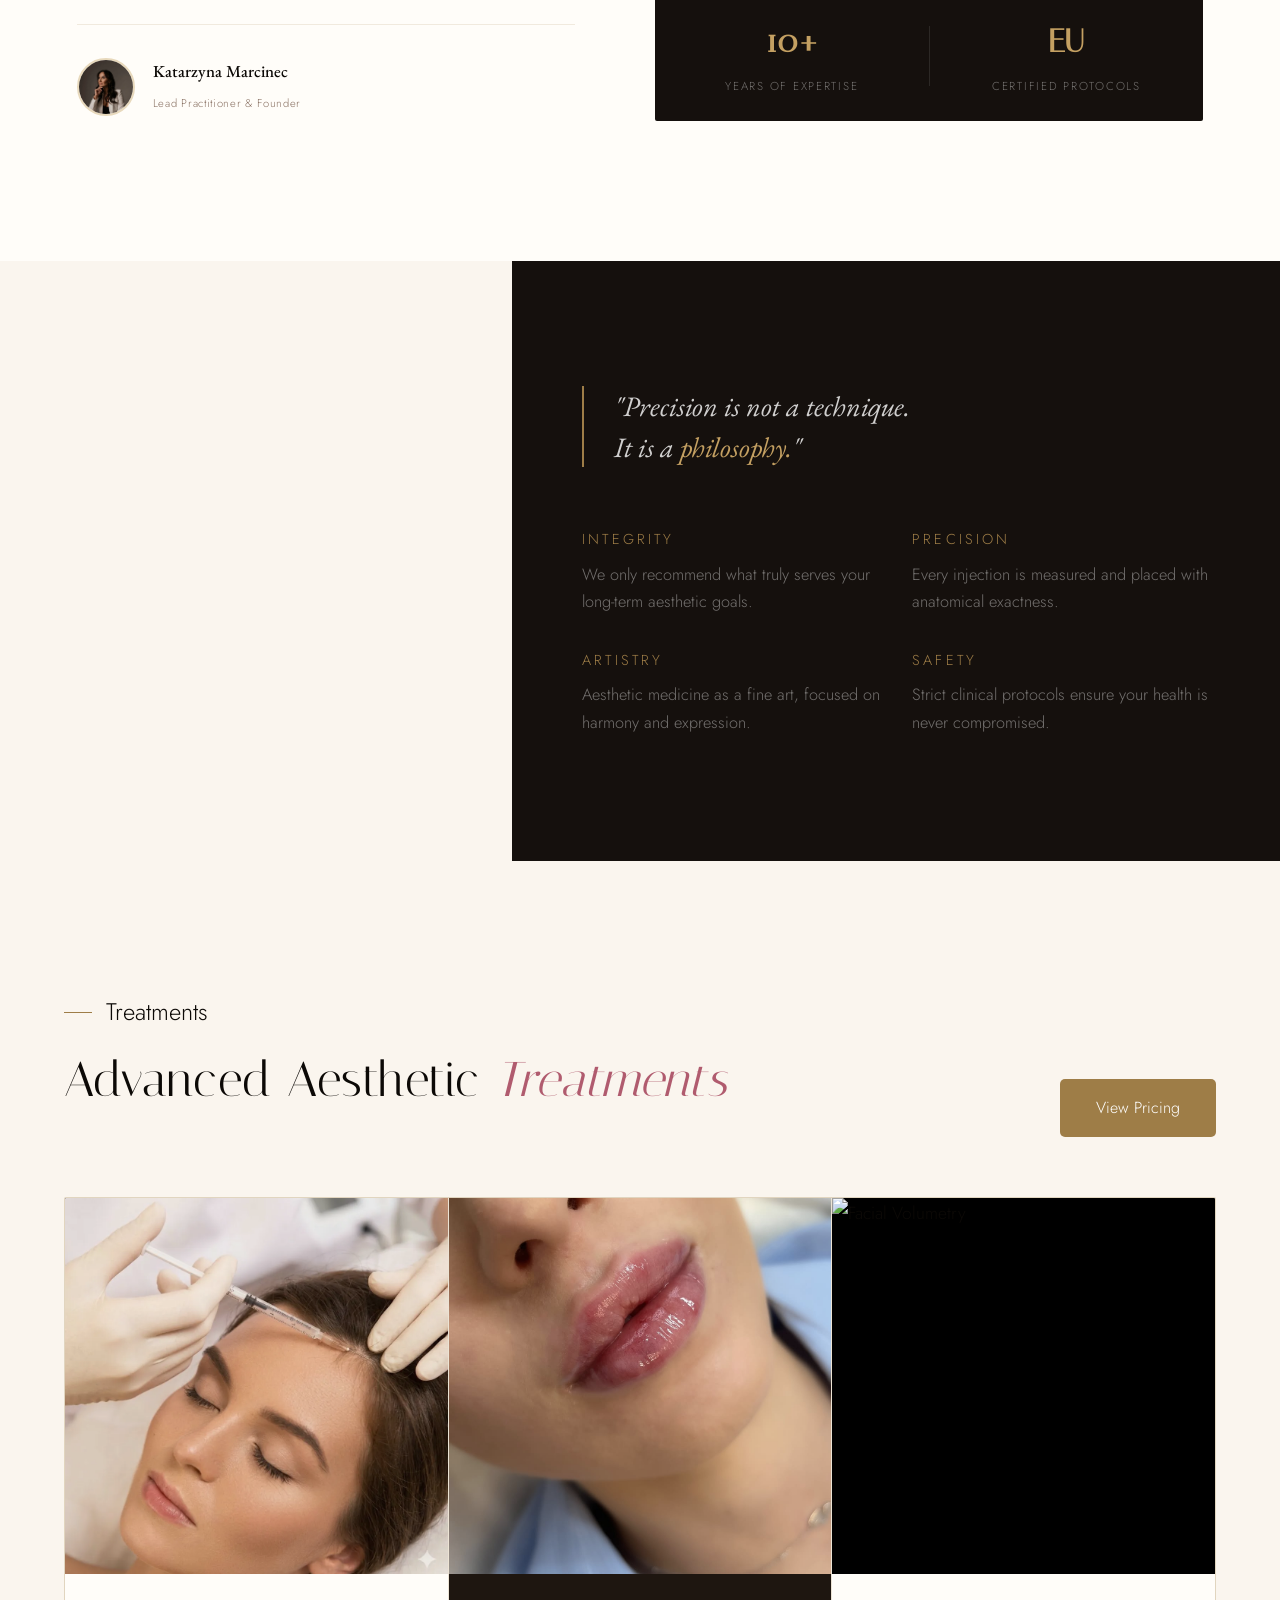
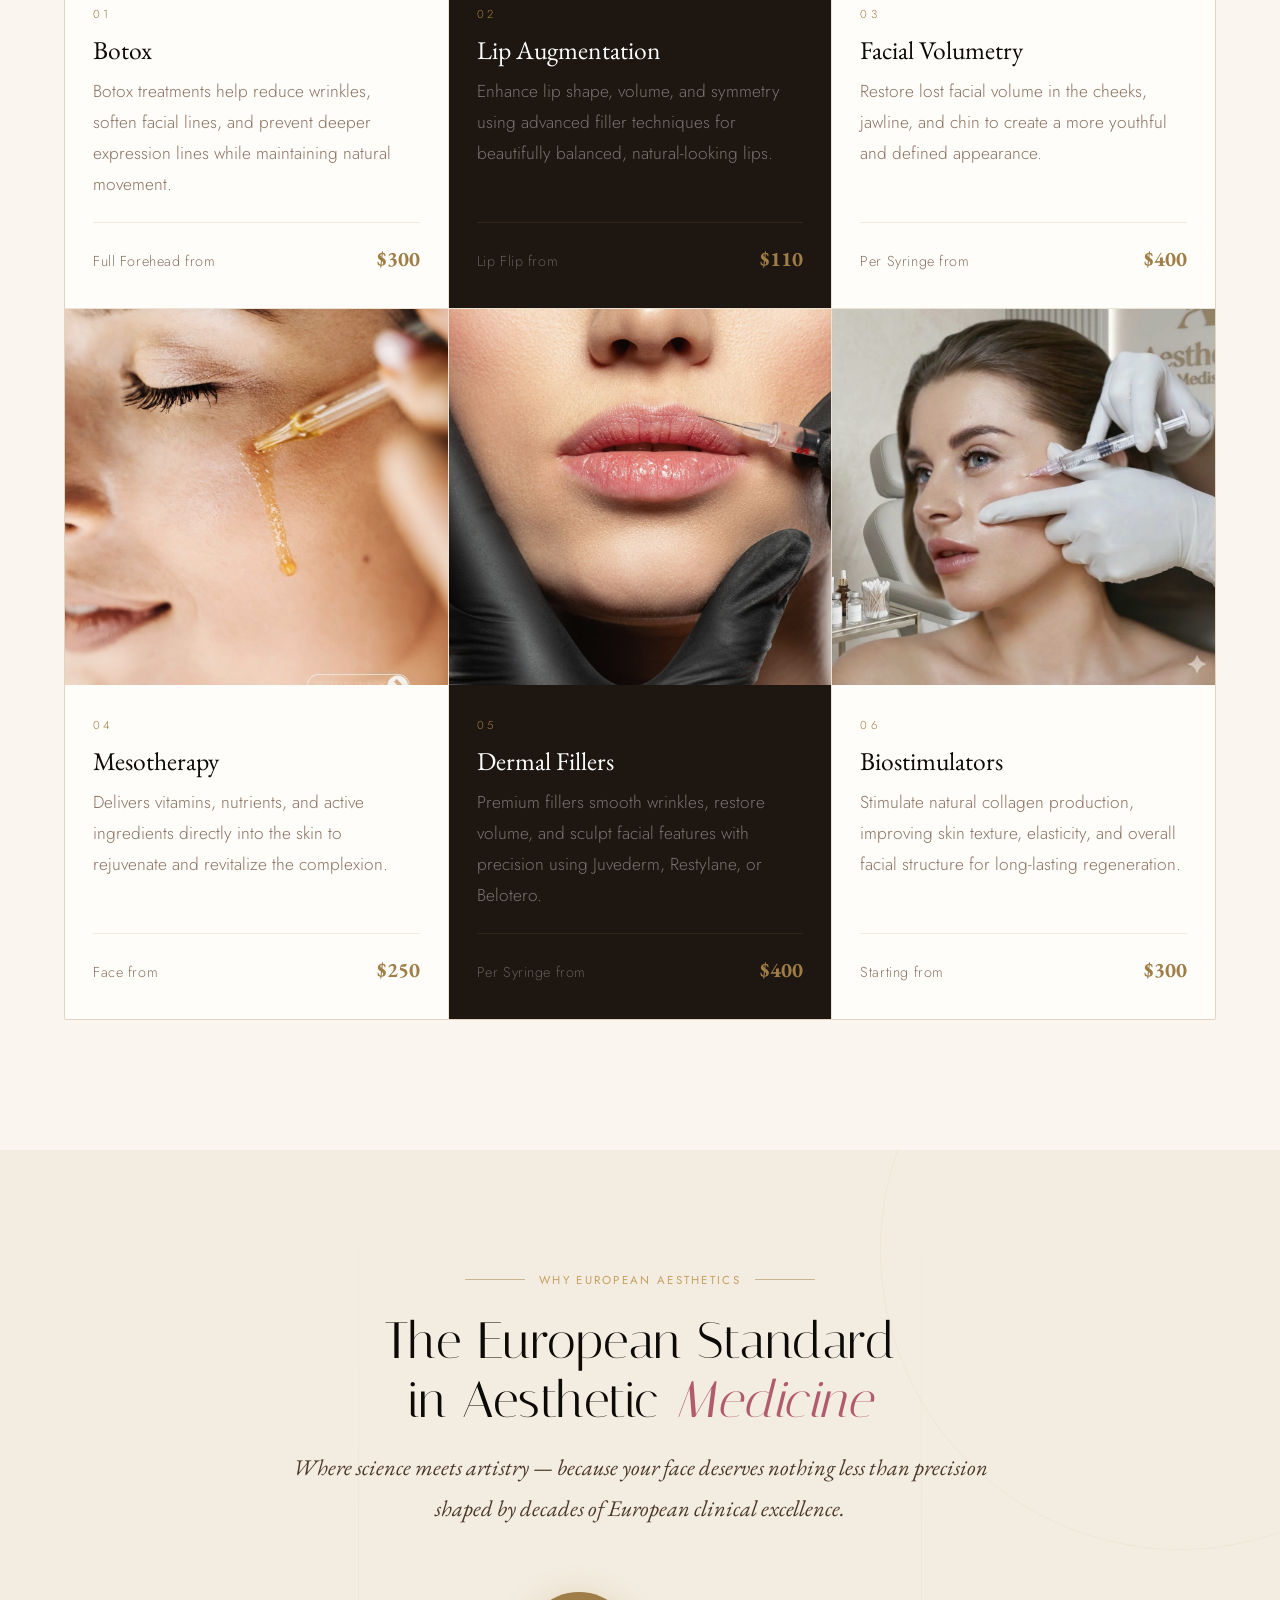
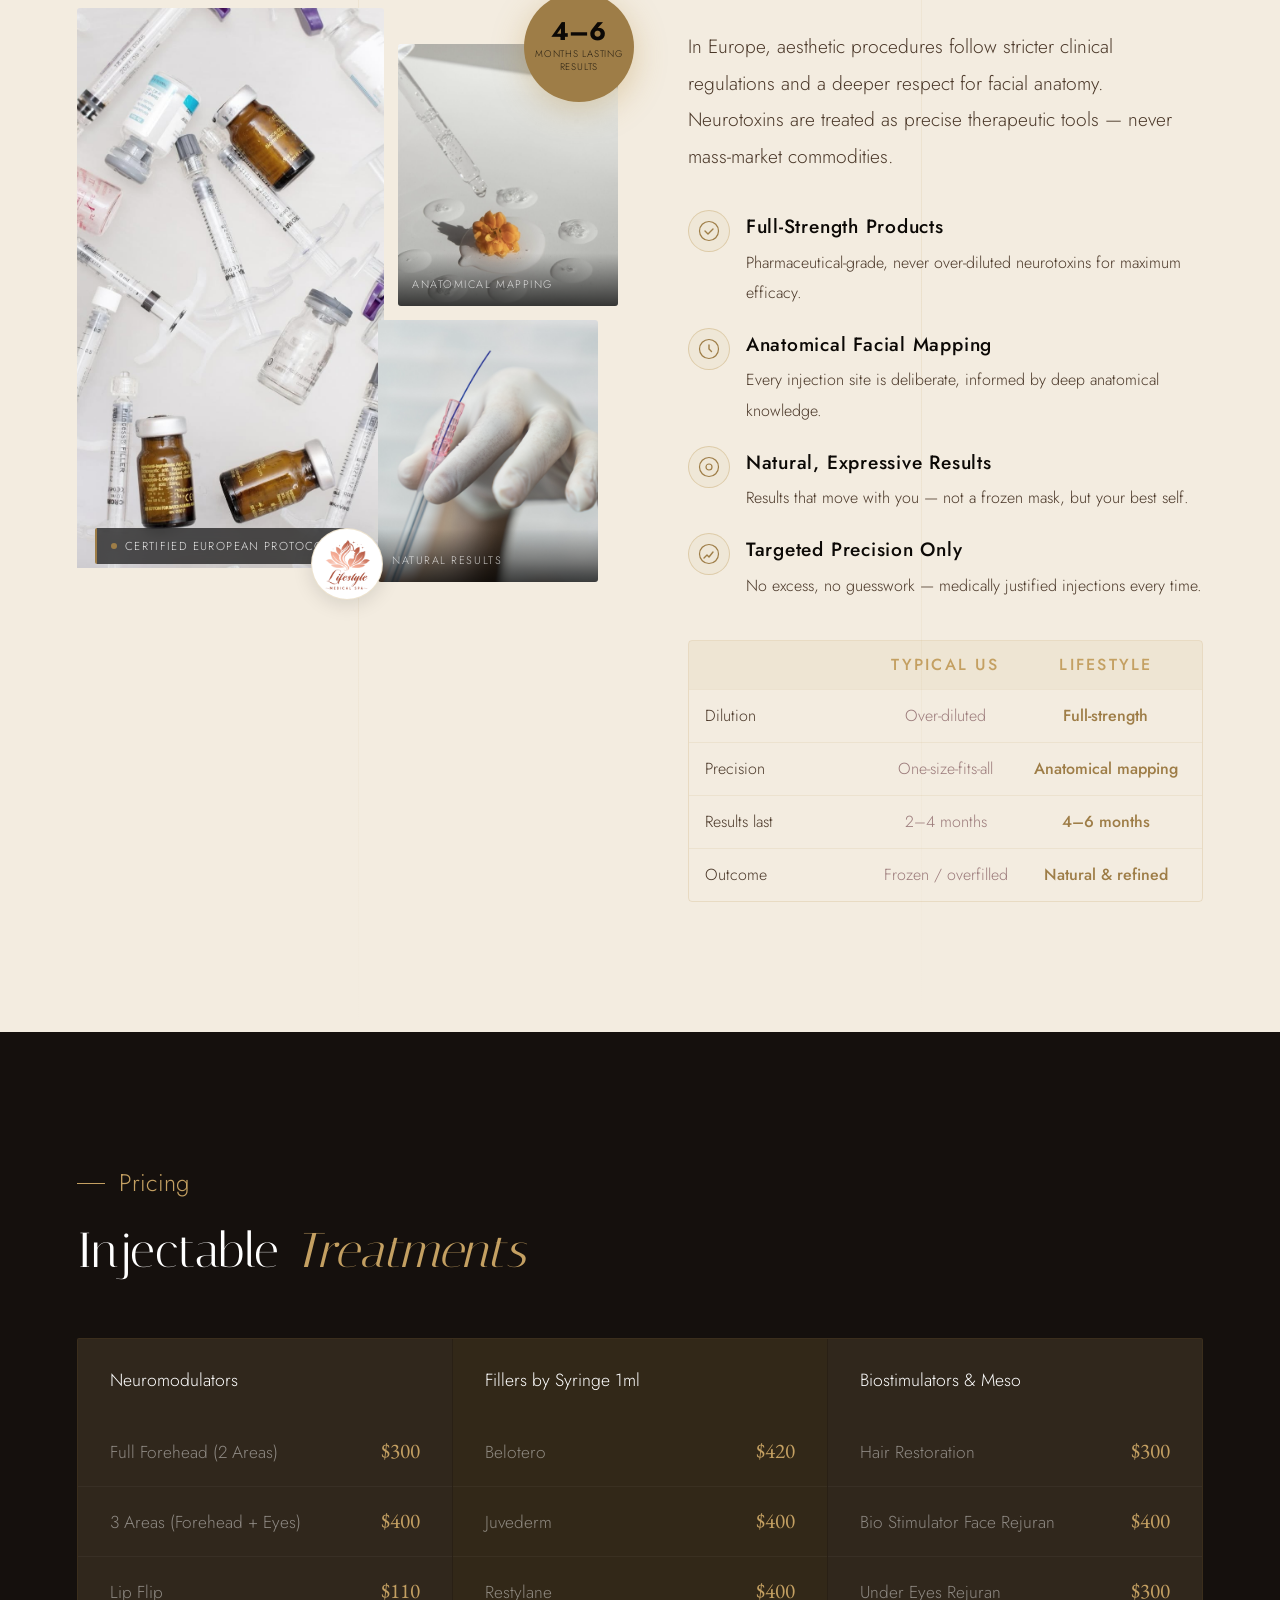
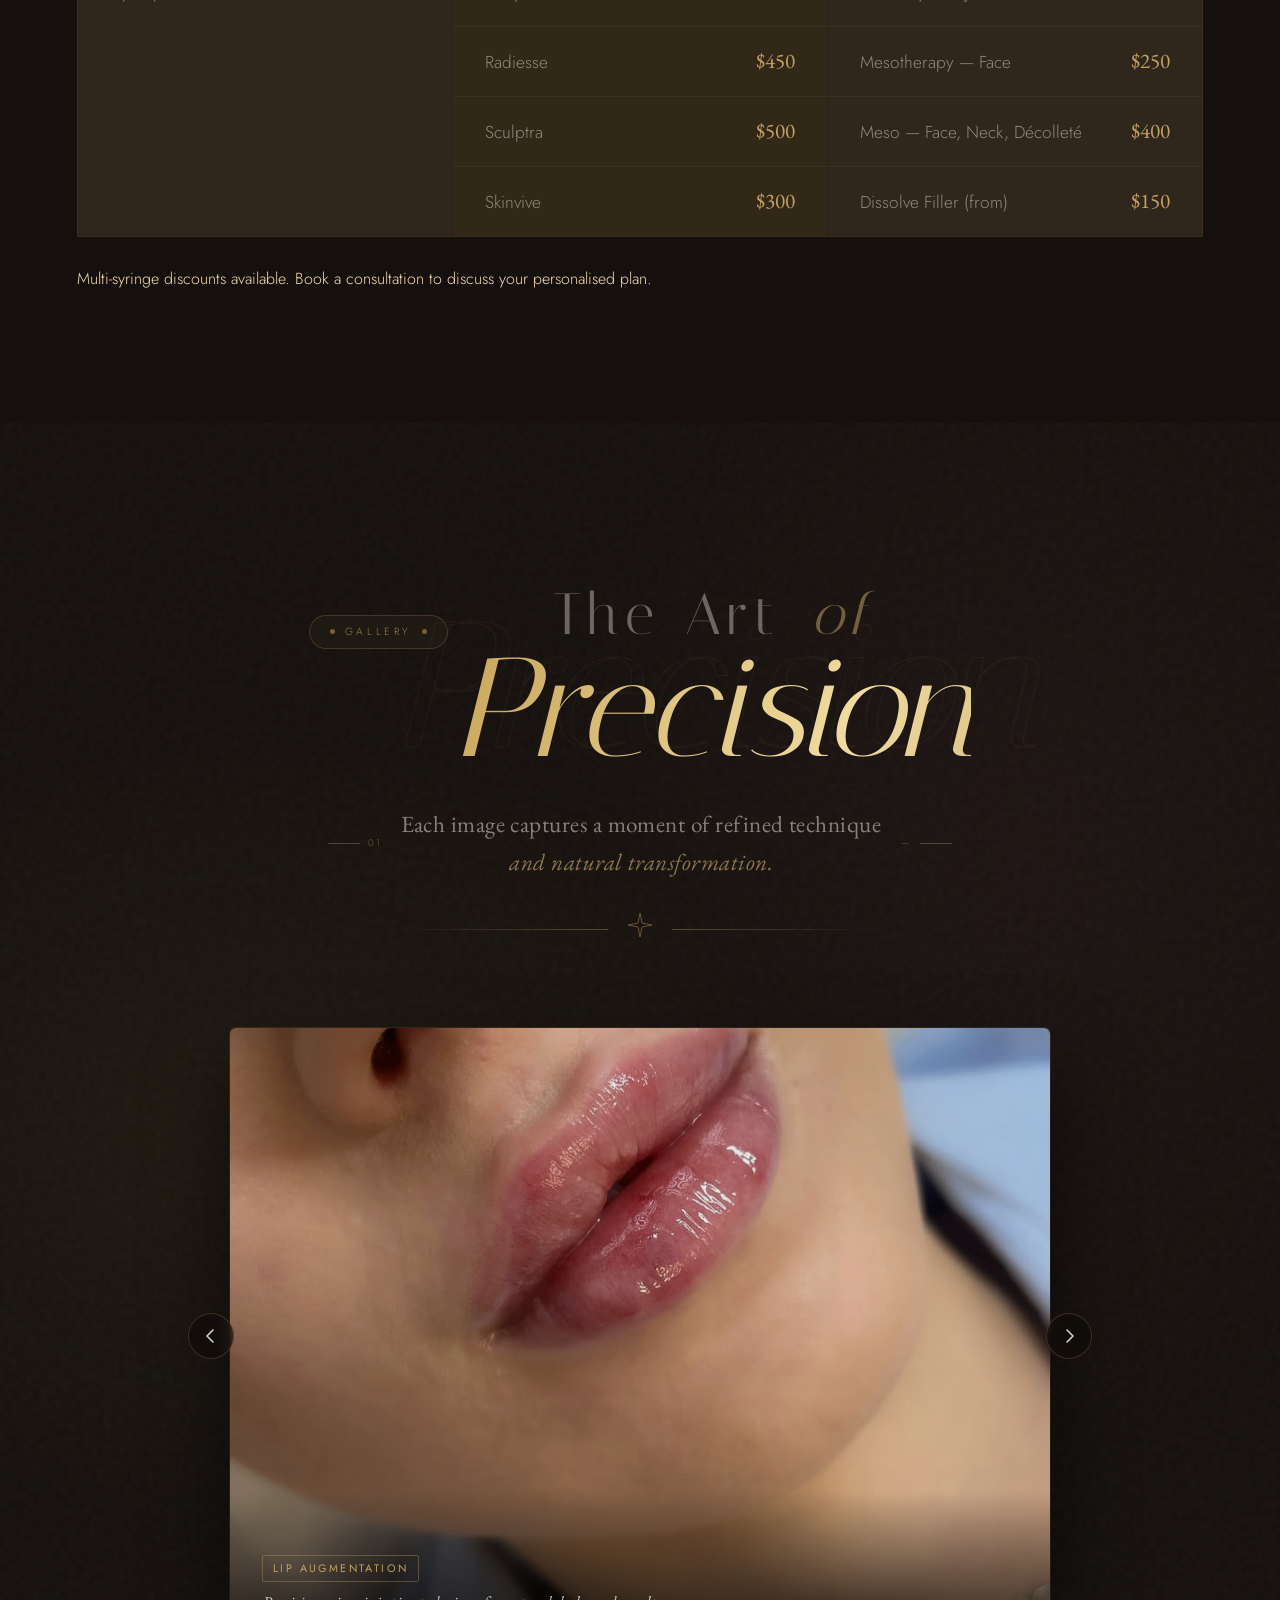
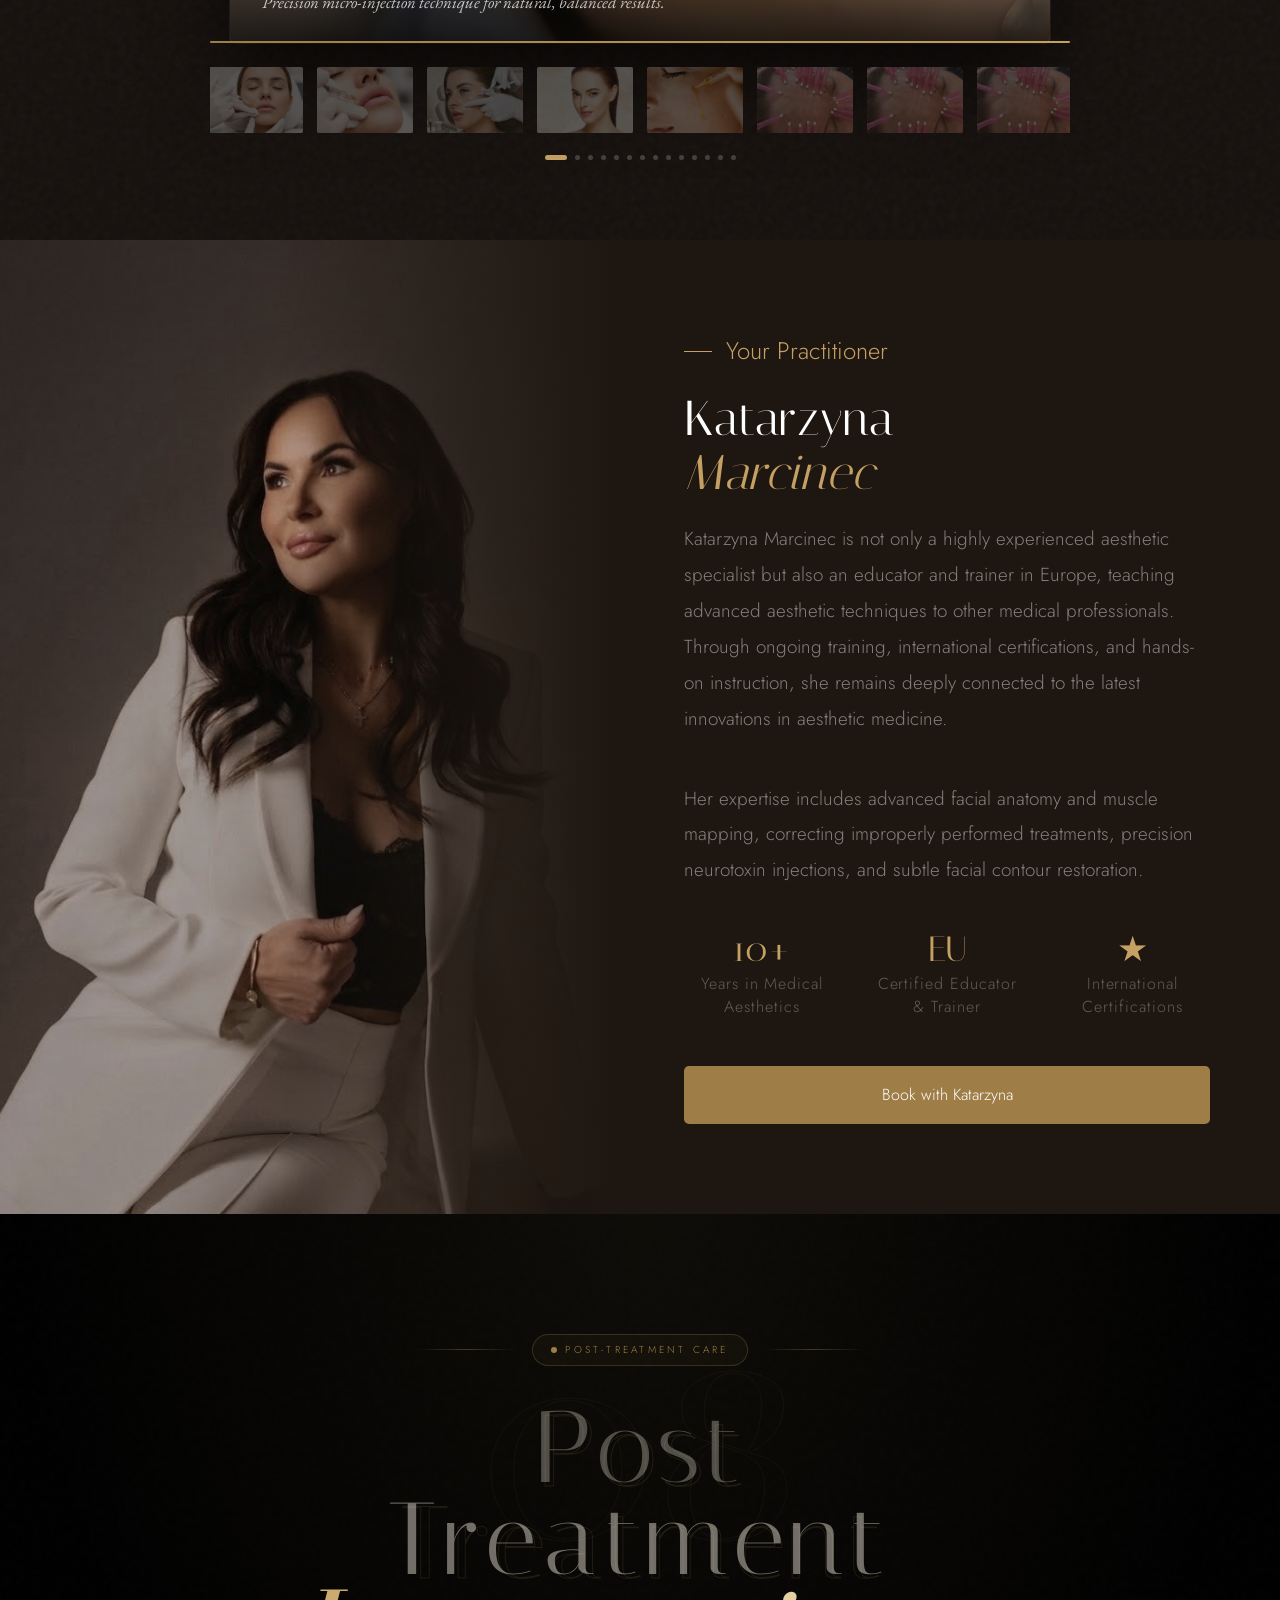
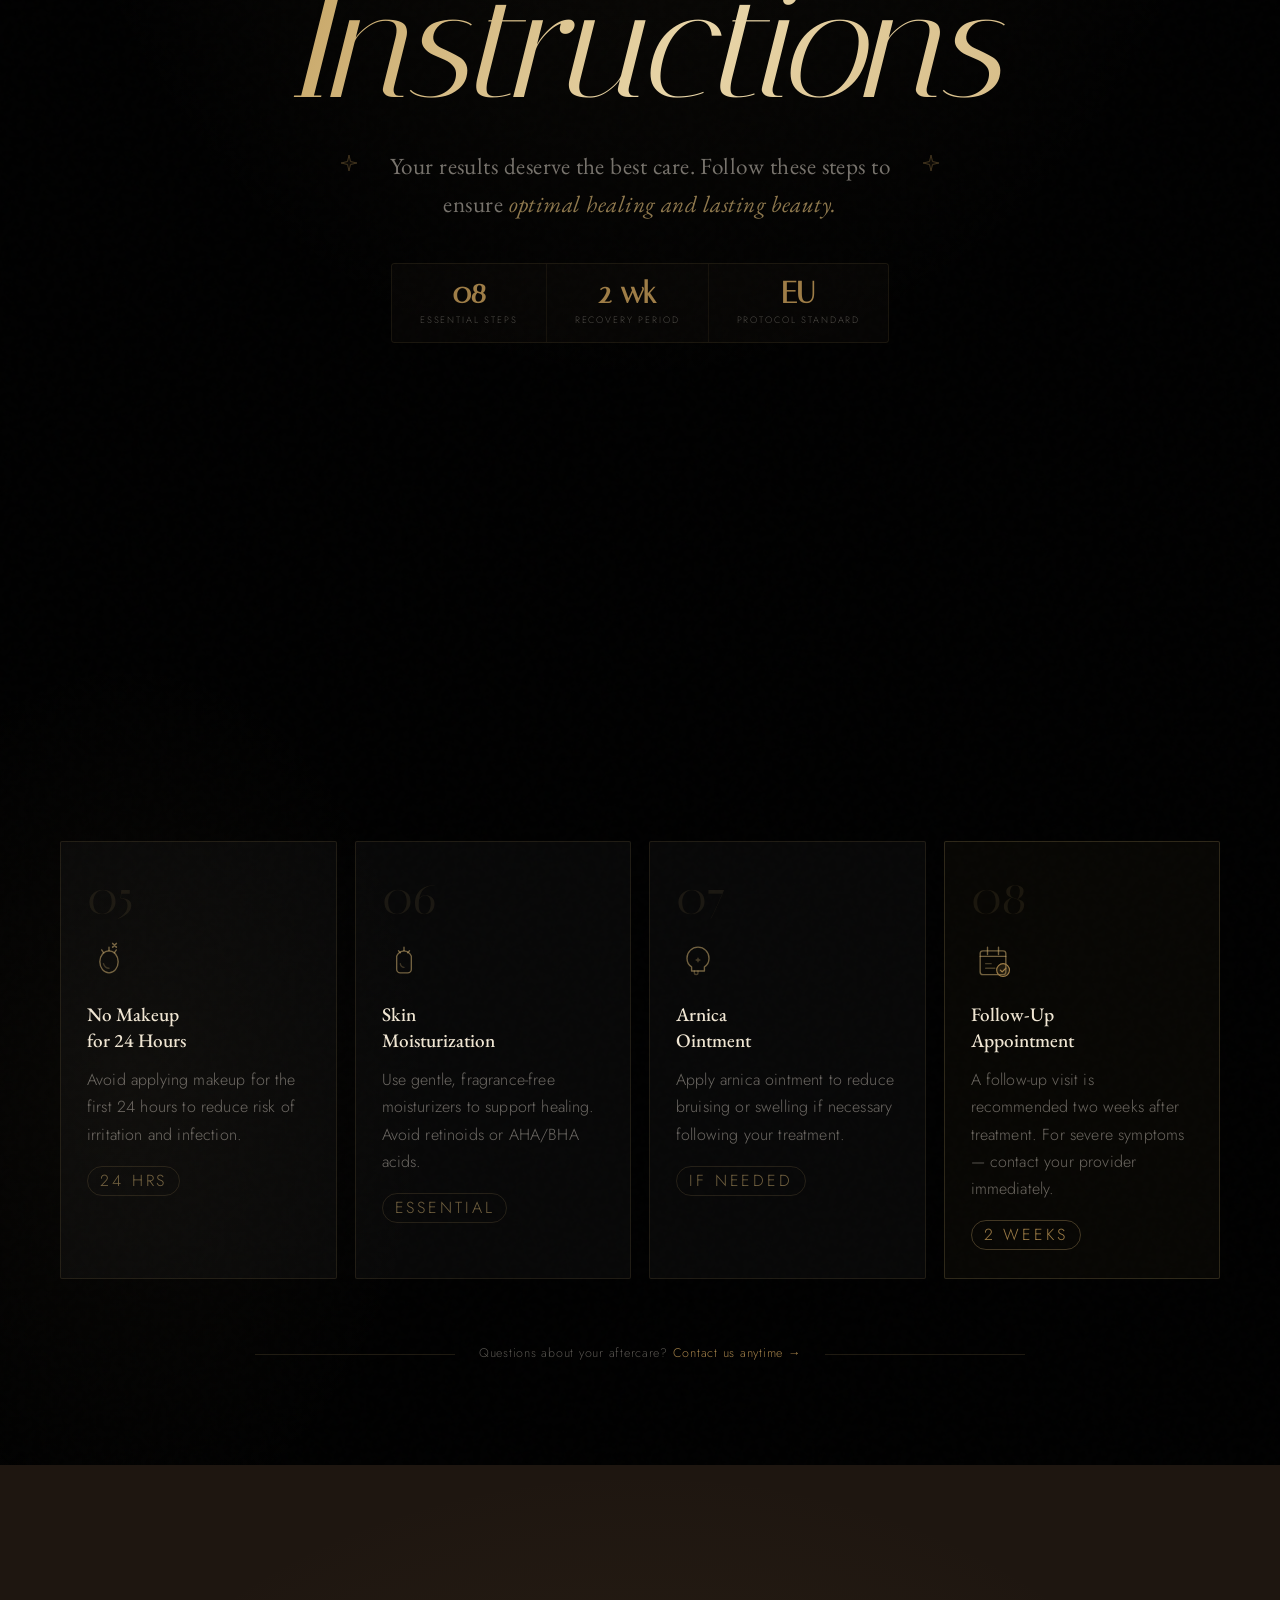
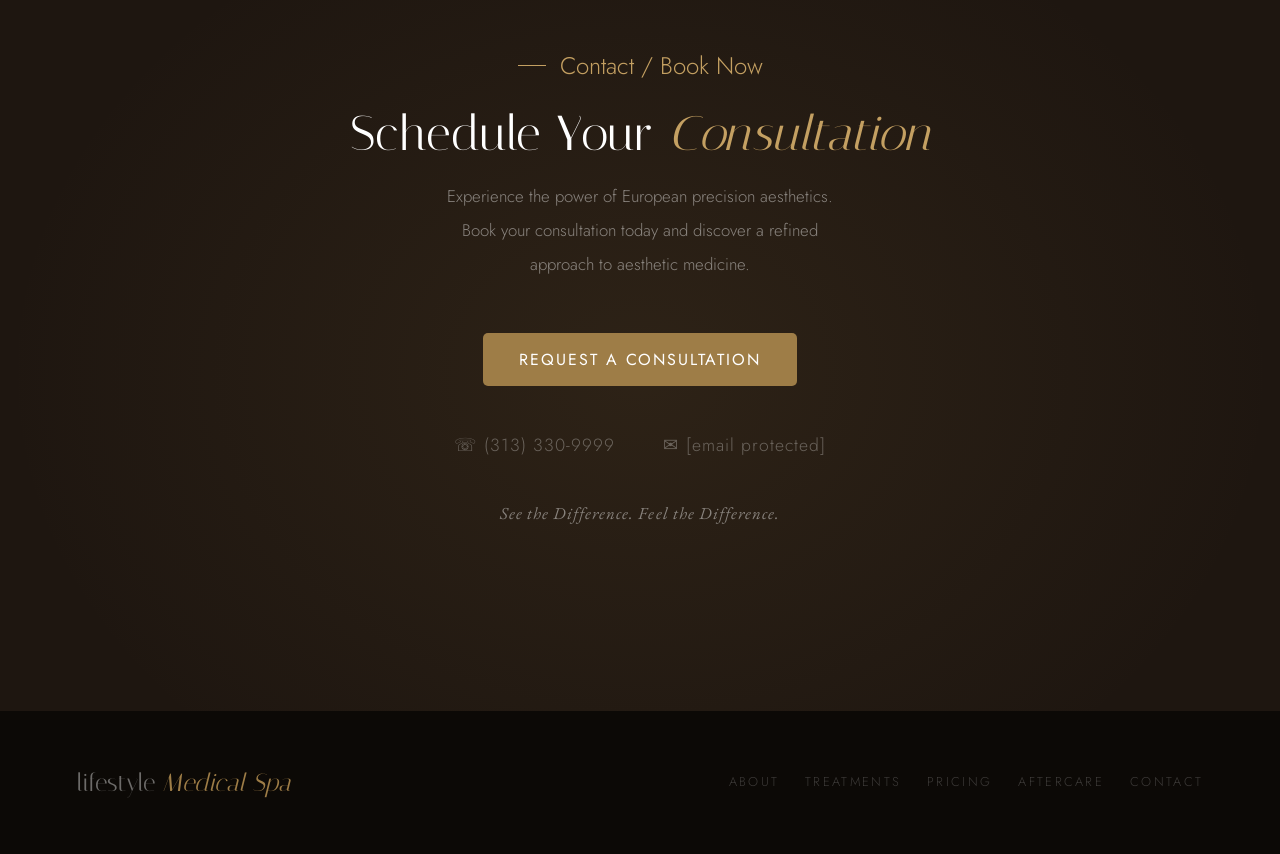
==== commit 9f88e0c9: "Update home.html" ====
--- a/home.html
+++ b/home.html
@@ -441,7 +441,7 @@
       position: fixed;
       inset: 0;
       z-index: 9000;
-      background: rgba(5, 3, 1, 0);
+      background: rgba(0, 0, 0, 0);
       backdrop-filter: blur(0px);
       display: flex;
       align-items: center;
@@ -452,7 +452,7 @@
     }
 
     .tvm-backdrop.open {
-      background: rgba(5, 3, 1, .82);
+      background: rgba(0, 0, 0, .82);
       backdrop-filter: blur(14px);
       pointer-events: all;
     }
@@ -515,7 +515,7 @@
     /* Panel */
     .tvm-panel {
       position: relative;
-      background: linear-gradient(145deg, #0f0b07 0%, #0a0602 60%, #120e08 100%);
+      background: linear-gradient(145deg, #000000 0%, #0a0a0a 60%, #050505 100%);
       border: 1px solid rgba(201, 169, 110, .18);
       border-radius: 4px;
       width: 100%;
@@ -646,8 +646,8 @@
       position: absolute;
       inset: 0;
       background:
-        linear-gradient(to right, transparent 60%, #0a0602 100%),
-        linear-gradient(to bottom, transparent 70%, rgba(10, 6, 2, .5) 100%);
+        linear-gradient(to right, transparent 60%, #000000 100%),
+        linear-gradient(to bottom, transparent 70%, rgba(0, 0, 0, .5) 100%);
       pointer-events: none;
     }
 
@@ -656,7 +656,7 @@
       position: absolute;
       bottom: 20px;
       left: 20px;
-      background: rgba(10, 6, 2, .75);
+      background: rgba(0, 0, 0, .75);
       border: 1px solid rgba(201, 169, 110, .25);
       backdrop-filter: blur(8px);
       border-radius: 2px;
@@ -853,7 +853,7 @@
       gap: 10px;
       padding: 14px 28px;
       background: linear-gradient(135deg, var(--gold, #c9a96e) 0%, #b8914a 100%);
-      color: #0a0602;
+      color: #000000;
       font-family: 'Jost', sans-serif;
       font-size: .78rem;
       font-weight: 500;
@@ -921,7 +921,7 @@
 
       .tvm-img-vignette {
         background:
-          linear-gradient(to bottom, transparent 50%, #0a0602 100%);
+          linear-gradient(to bottom, transparent 50%, #000000 100%);
       }
 
       .tvm-content-col {
@@ -1061,7 +1061,7 @@
       display: flex;
       align-items: center;
       gap: 8px;
-      background: rgba(10, 6, 2, .65);
+      background: rgba(0, 0, 0, .65);
       backdrop-filter: blur(6px);
       padding: 8px 14px;
       border-radius: 2px;
@@ -1118,7 +1118,7 @@
       bottom: 0;
       left: 0;
       right: 0;
-      background: linear-gradient(to top, rgba(10, 6, 2, .7) 0%, transparent 100%);
+      background: linear-gradient(to top, rgba(0, 0, 0, .7) 0%, transparent 100%);
       padding: 22px 14px 12px;
       font-size: .68rem;
       letter-spacing: .14em;
@@ -1160,7 +1160,7 @@
       font-family: var(--jost);
       line-height: 1.4;
       margin-top: 3px;
-      color: rgba(10, 6, 2, .75);
+      color: rgba(0, 0, 0, .75);
     }
 
     .we2-seal {
@@ -2065,7 +2065,7 @@
     .aftercare-v2 {
       position: relative;
       padding: 120px 60px 100px;
-      background: #0a0602;
+      background: #000000;
       overflow: hidden;
     }
 
@@ -4011,15 +4011,15 @@
       position: absolute;
       inset: 0;
       background:
-        radial-gradient(circle at 48% 45%, rgba(10, 6, 2, 0.16) 0%, rgba(10, 6, 2, 0.52) 38%, rgba(10, 6, 2, 0.78) 70%, rgba(10, 6, 2, 0.92) 100%),
-        linear-gradient(105deg, rgba(10, 6, 2, .92) 0%, rgba(10, 6, 2, .62) 40%, rgba(10, 6, 2, .38) 72%, rgba(10, 6, 2, .22) 100%);
+        radial-gradient(circle at 48% 45%, rgba(0, 0, 0, 0.16) 0%, rgba(0, 0, 0, 0.52) 38%, rgba(0, 0, 0, 0.78) 70%, rgba(0, 0, 0, 0.92) 100%),
+        linear-gradient(105deg, rgba(0, 0, 0, .92) 0%, rgba(0, 0, 0, .62) 40%, rgba(0, 0, 0, .38) 72%, rgba(0, 0, 0, .22) 100%);
       z-index: 1;
     }
 
     .hvb-overlay-vignette {
       position: absolute;
       inset: 0;
-      background: radial-gradient(ellipse 110% 100% at 60% 50%, transparent 35%, rgba(5, 3, 1, .58) 60%, rgba(5, 3, 1, .84) 95%);
+      background: radial-gradient(ellipse 110% 100% at 60% 50%, transparent 35%, rgba(0, 0, 0, .58) 60%, rgba(0, 0, 0, .84) 95%);
       z-index: 2;
     }
 
@@ -4275,4 +4275,4 @@
 
 </body>
 
-</html>+</html>
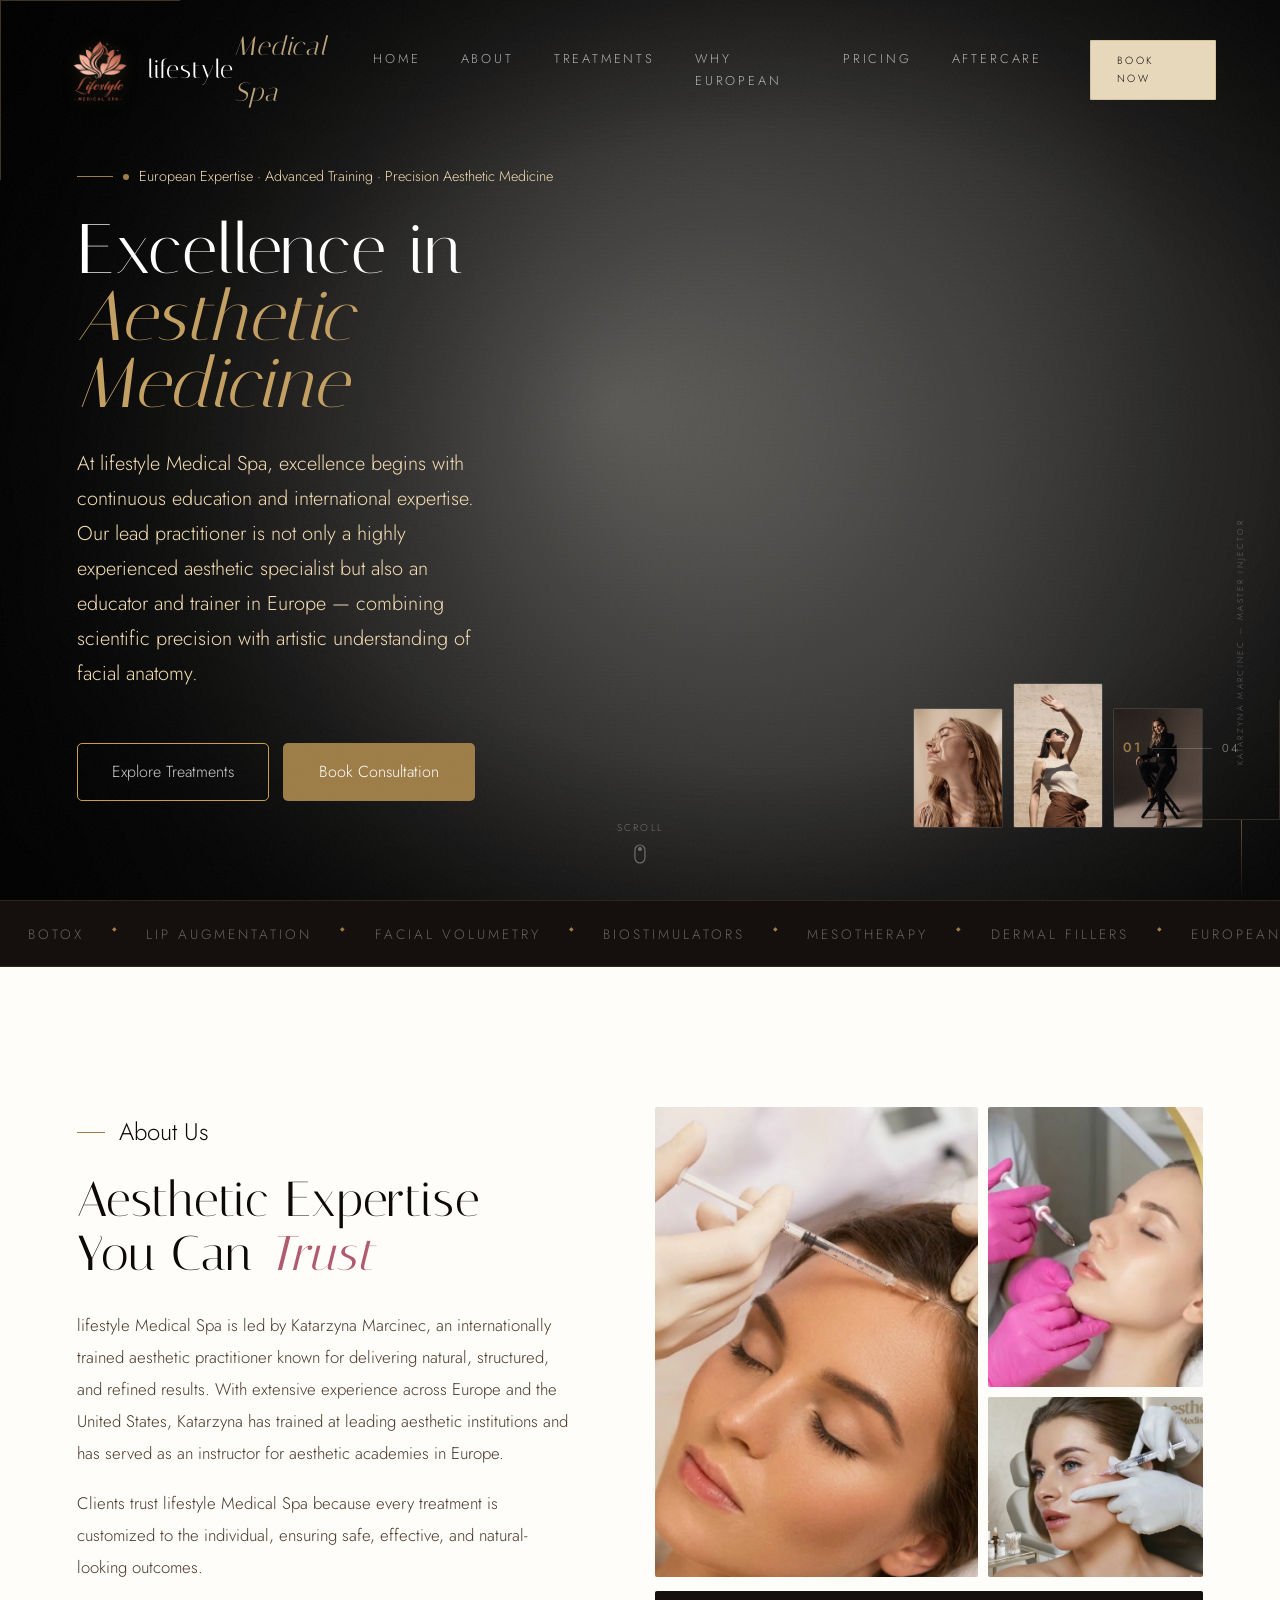
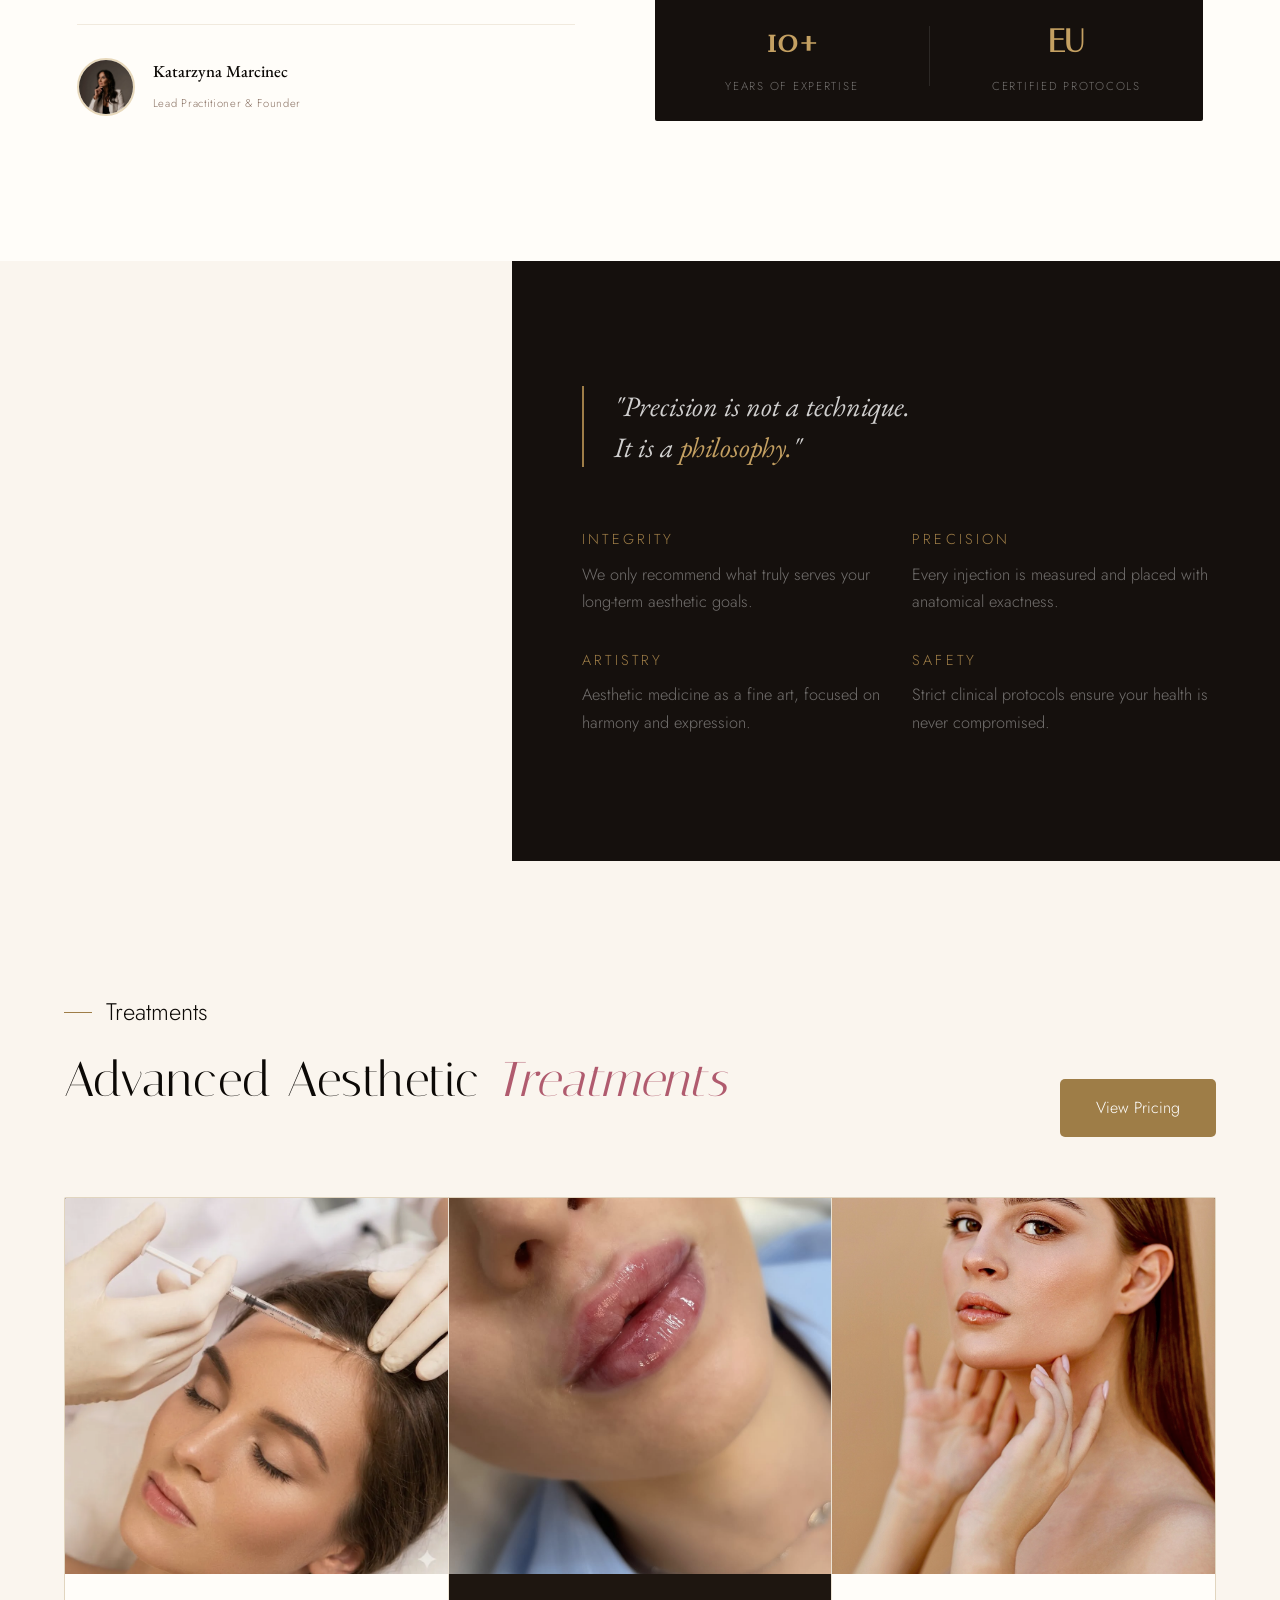
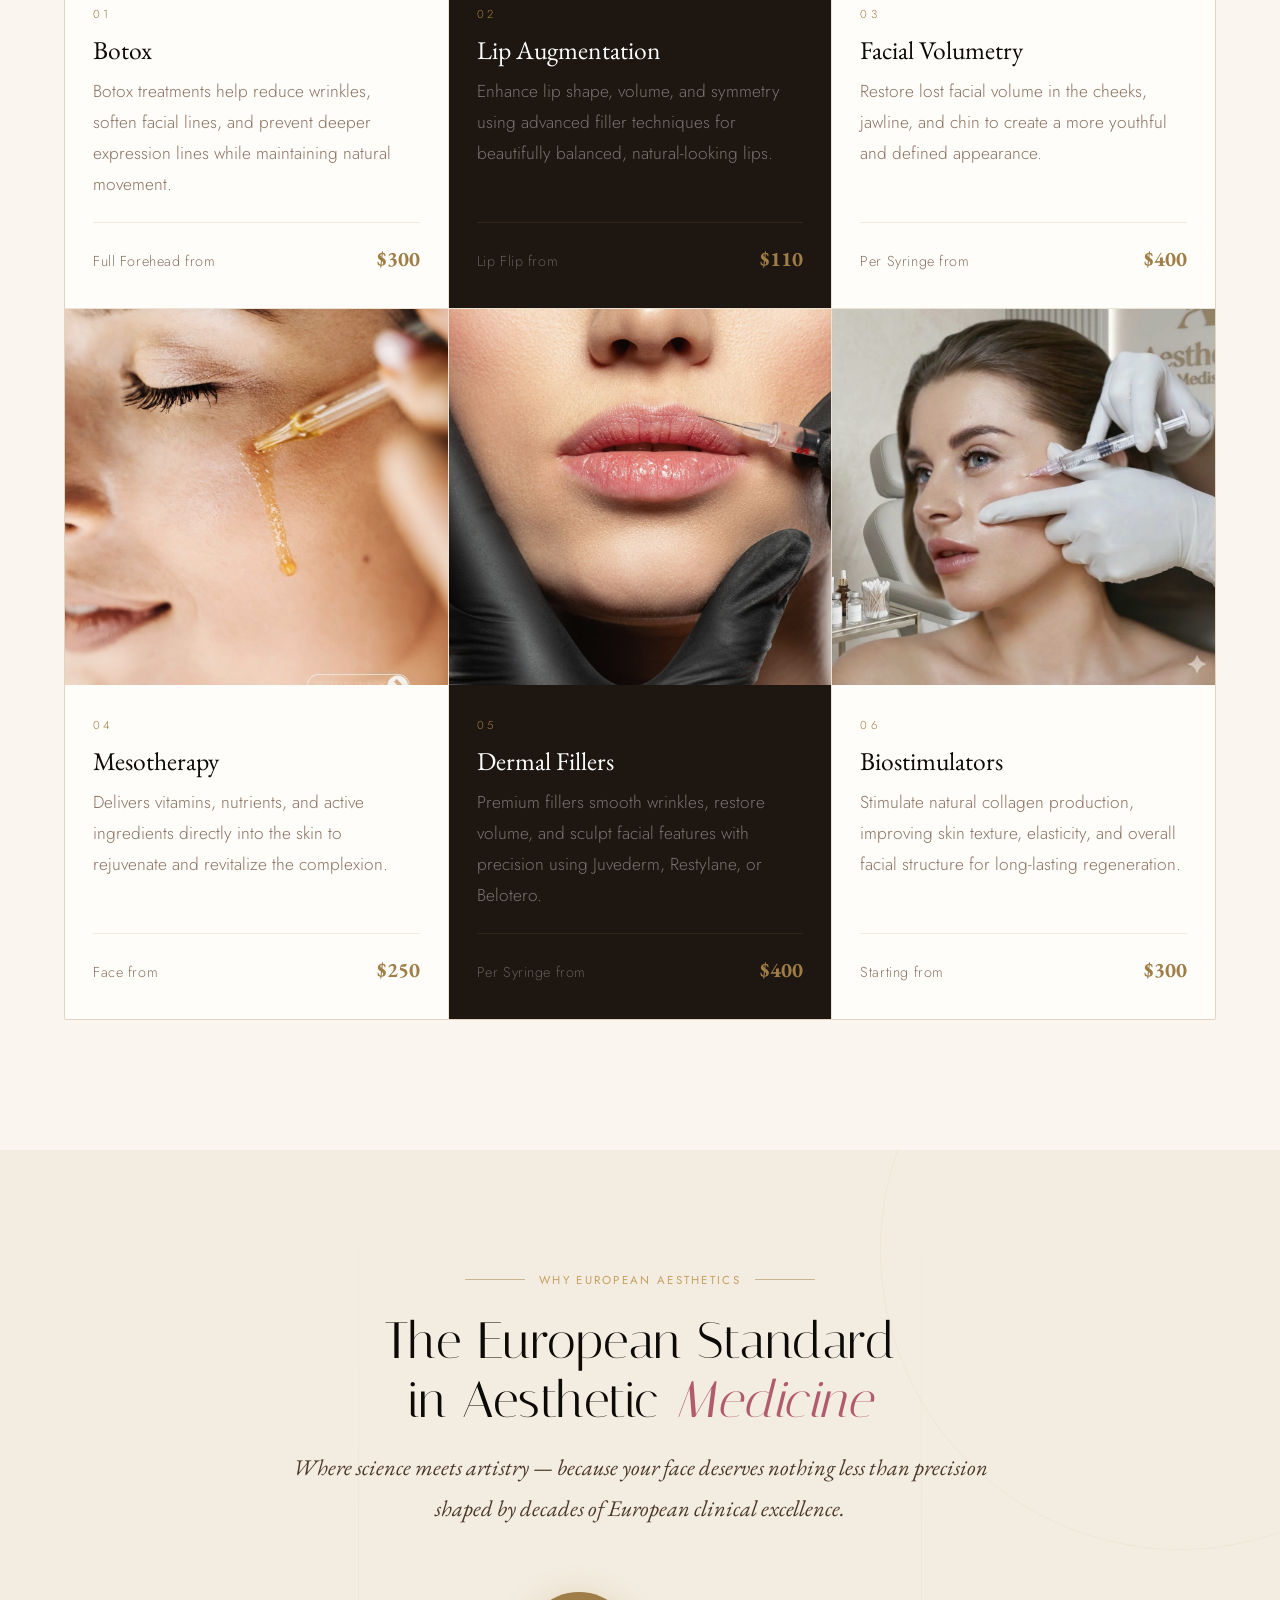
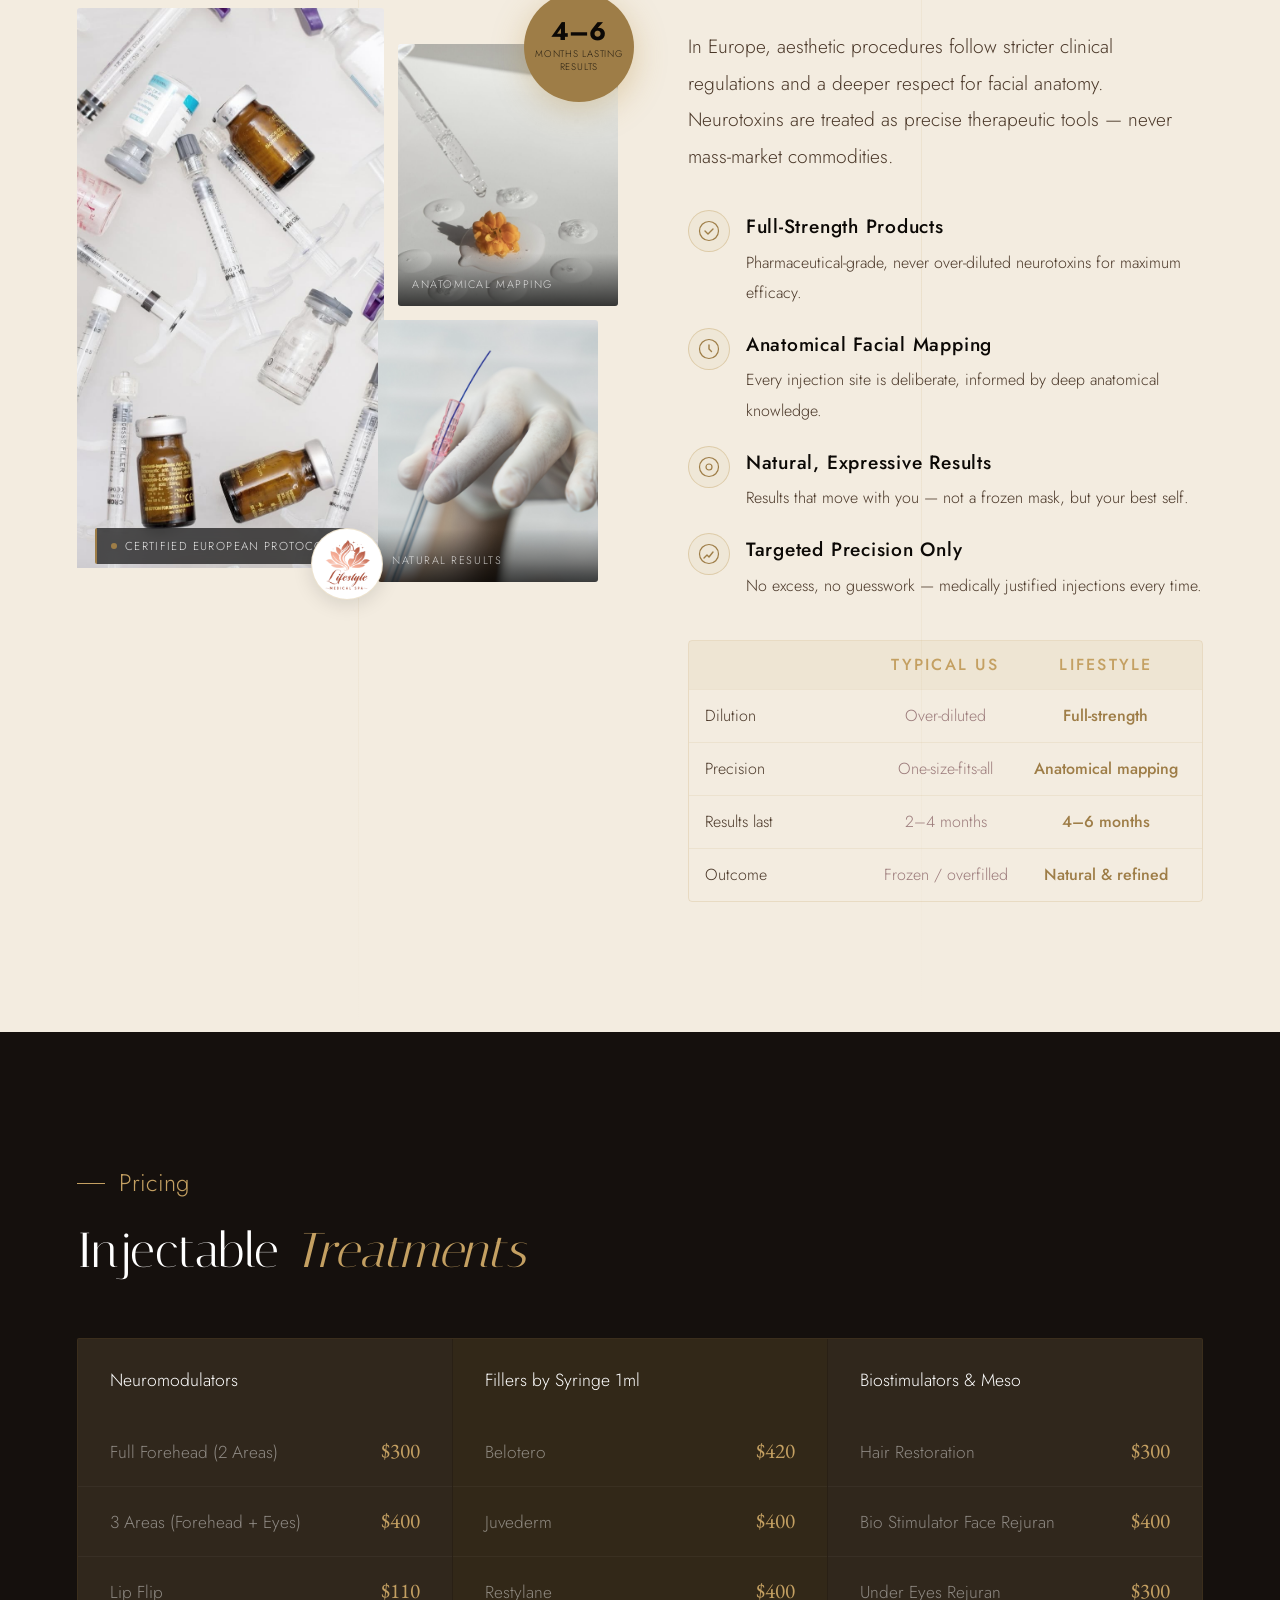
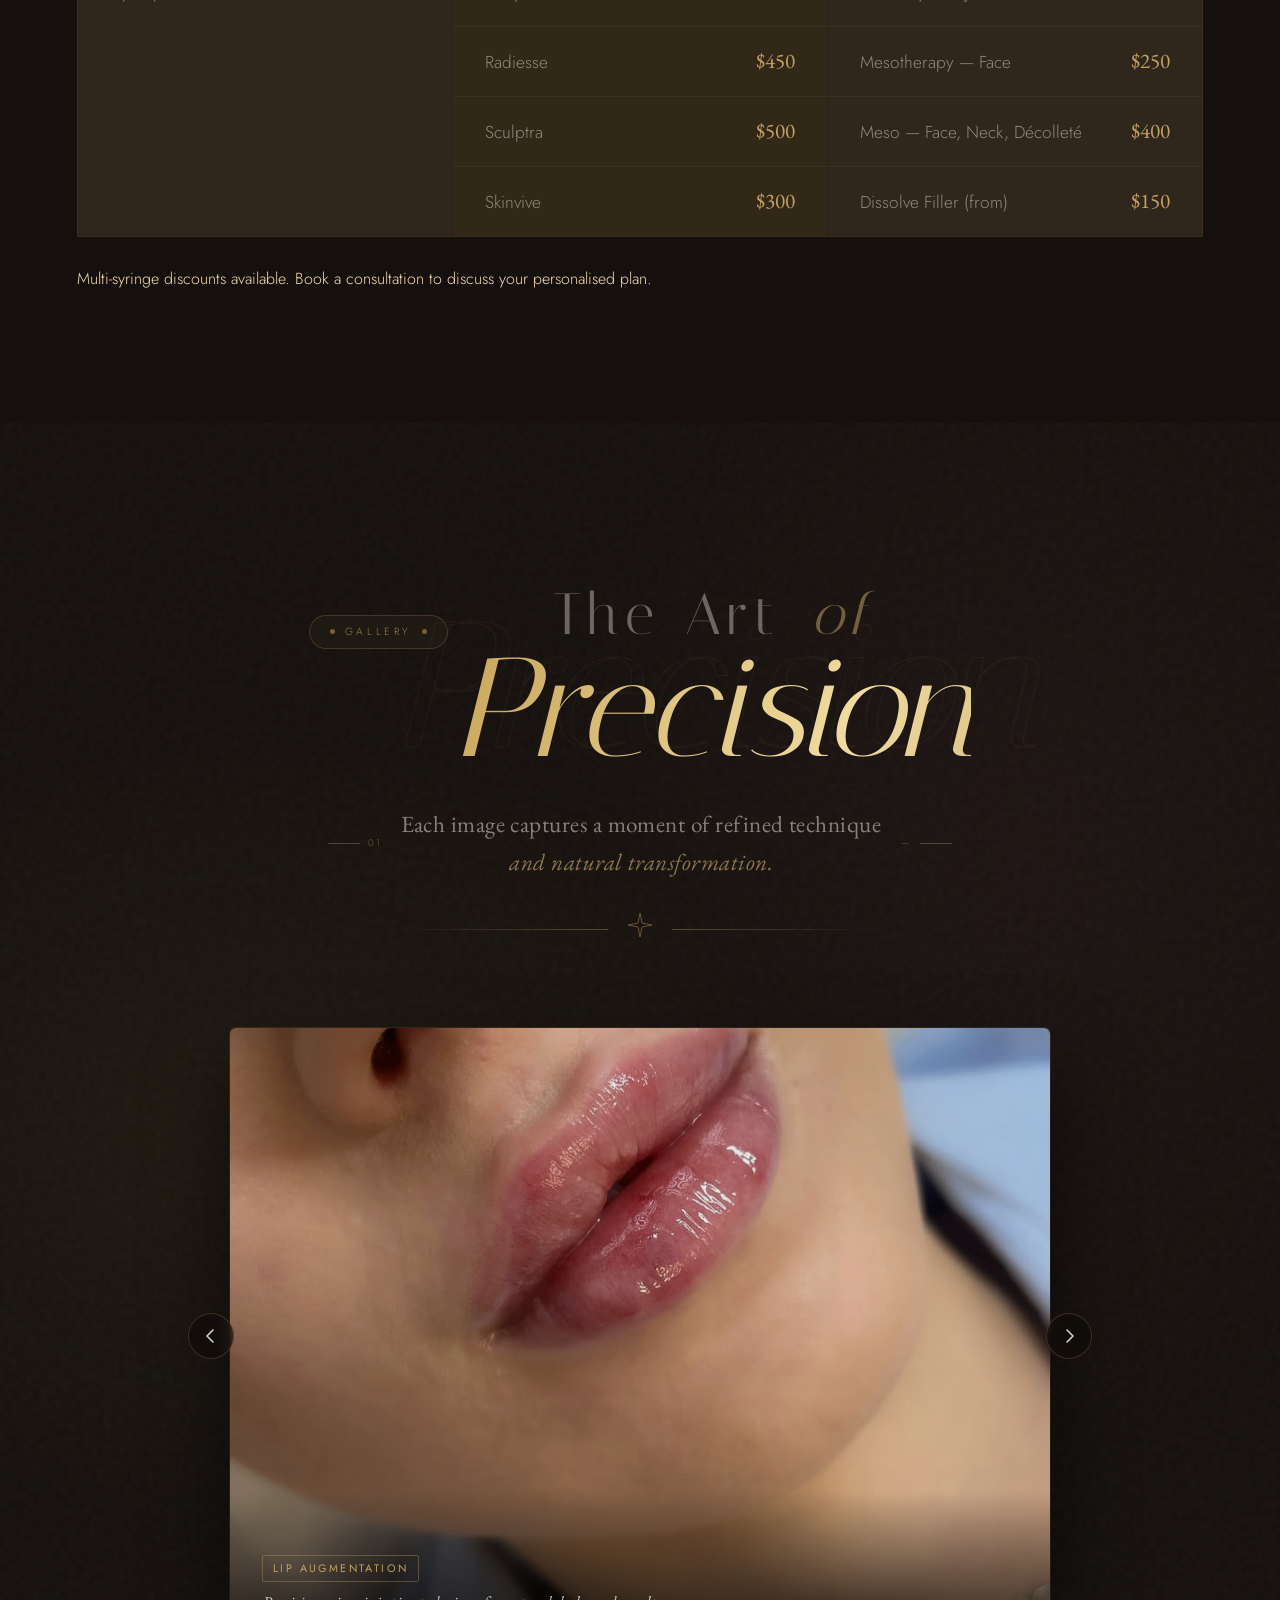
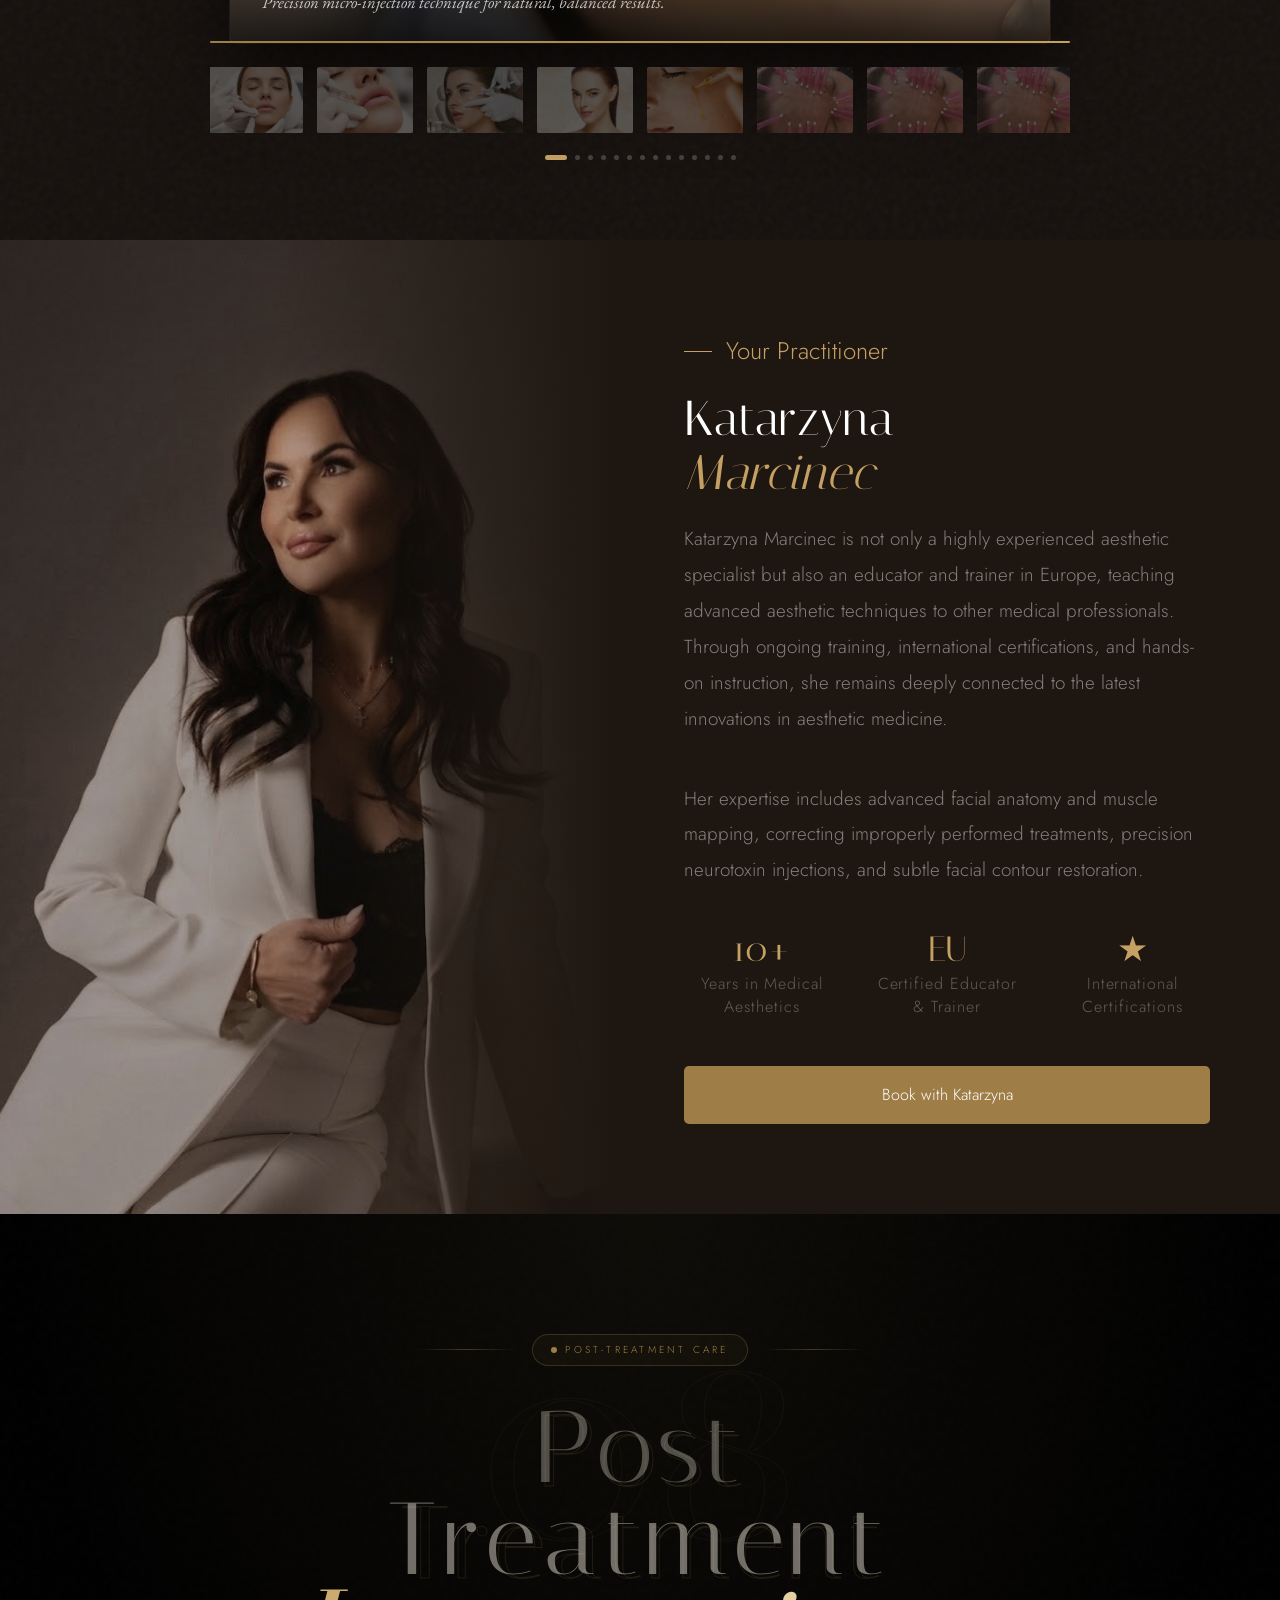
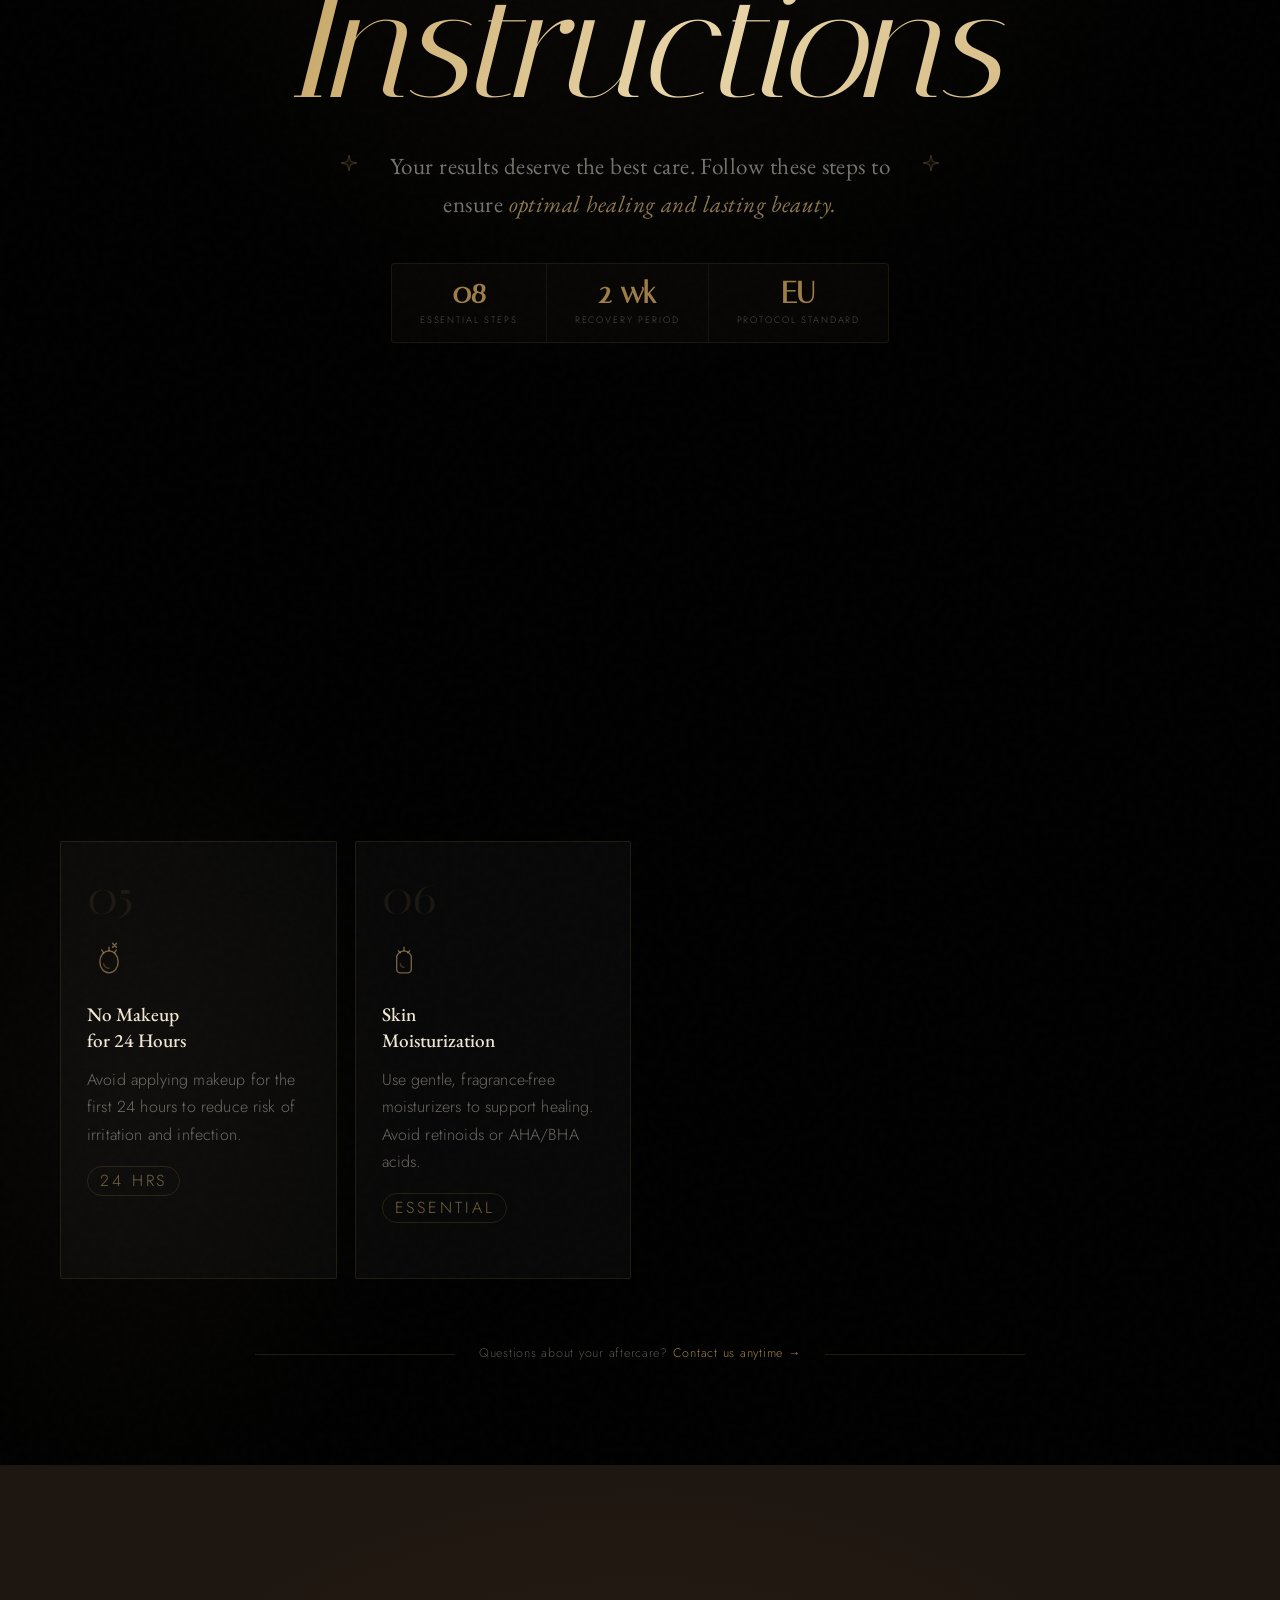
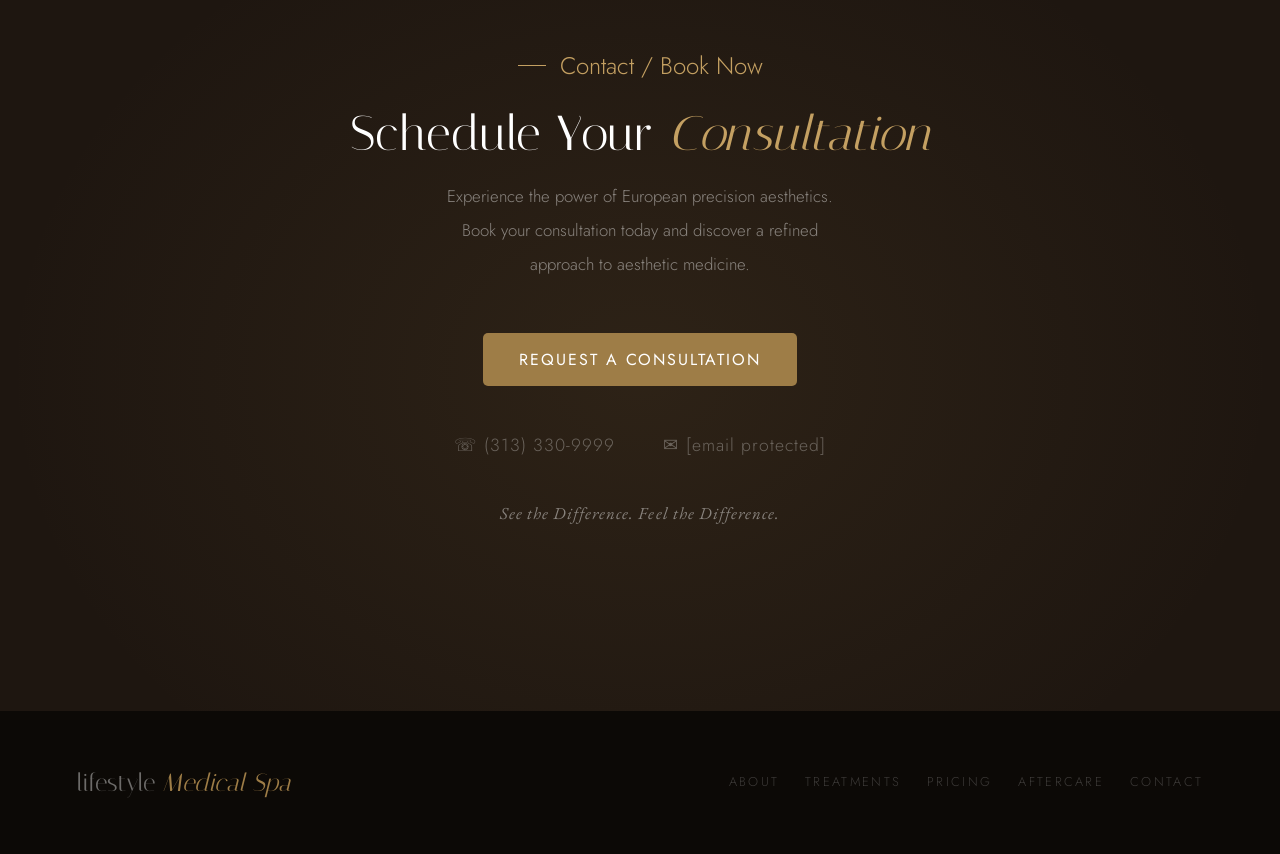
==== commit 090cb3b5: "Update home.html" ====
--- a/home.html
+++ b/home.html
@@ -13,9 +13,6 @@
 </head>
 
 <body>
-
-  <div id="cur"></div>
-  <div id="ring"></div>
 
 
   <nav id="nav">
@@ -260,7 +257,7 @@
       <div class="tcard rev d3"
         onclick="openTreatModal('images/facialVolumetry.jpg','Facial Volumetry','Restore lost facial volume in the cheeks, jawline, and chin to create a more youthful and defined appearance.','Per Syringe from','$400')">
         <div class="tcard-img">
-          <img src="images/facialVolumetry.jpg" alt="Facial Volumetry">
+          <img src="images/FacialVolumetry.jpg" alt="Facial Volumetry">
           <div class="tcard-play-overlay">
             <div class="tcard-play-btn"><svg viewBox="0 0 24 24" fill="currentColor" width="22" height="22">
                 <path d="M8 5v14l11-7z" />
--- a/css/style.css
+++ b/css/style.css
@@ -2808,4 +2808,4 @@
 
 video.ms-slide.active {
   display: block;
-}+}
